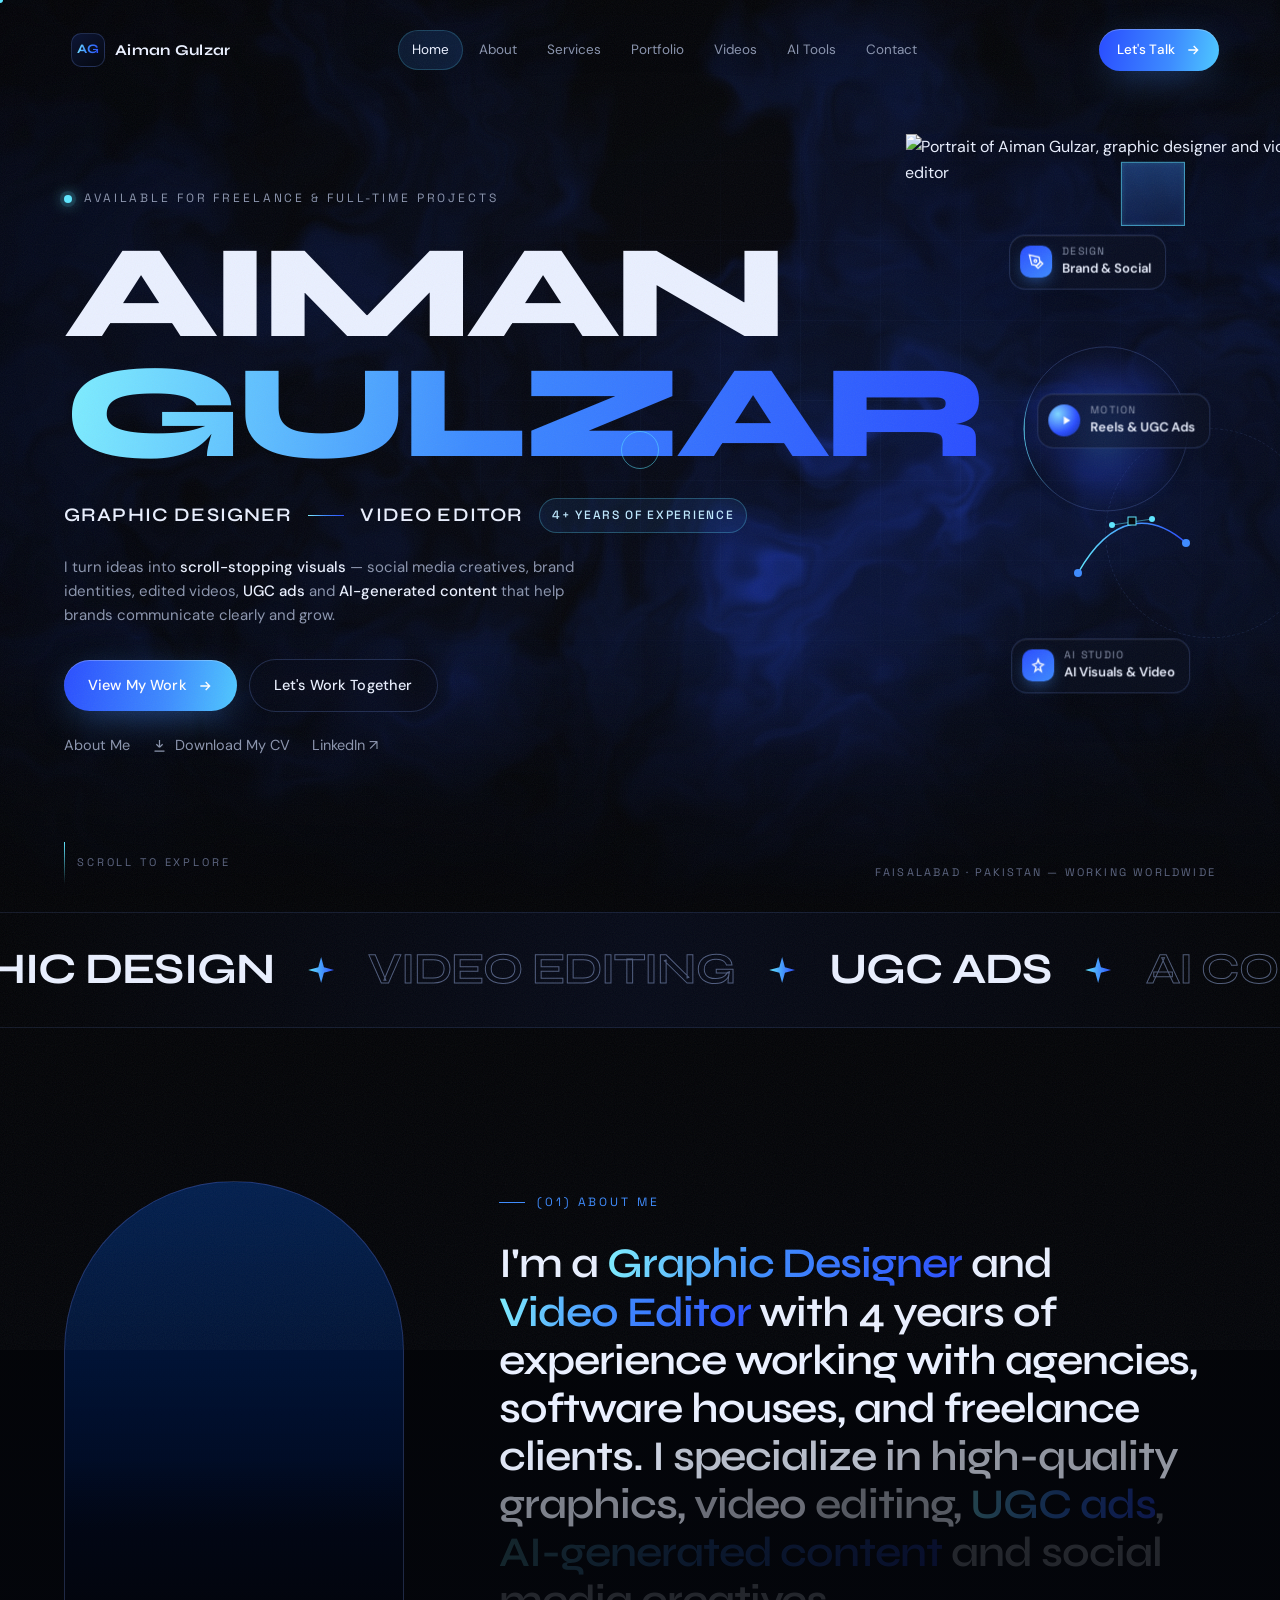
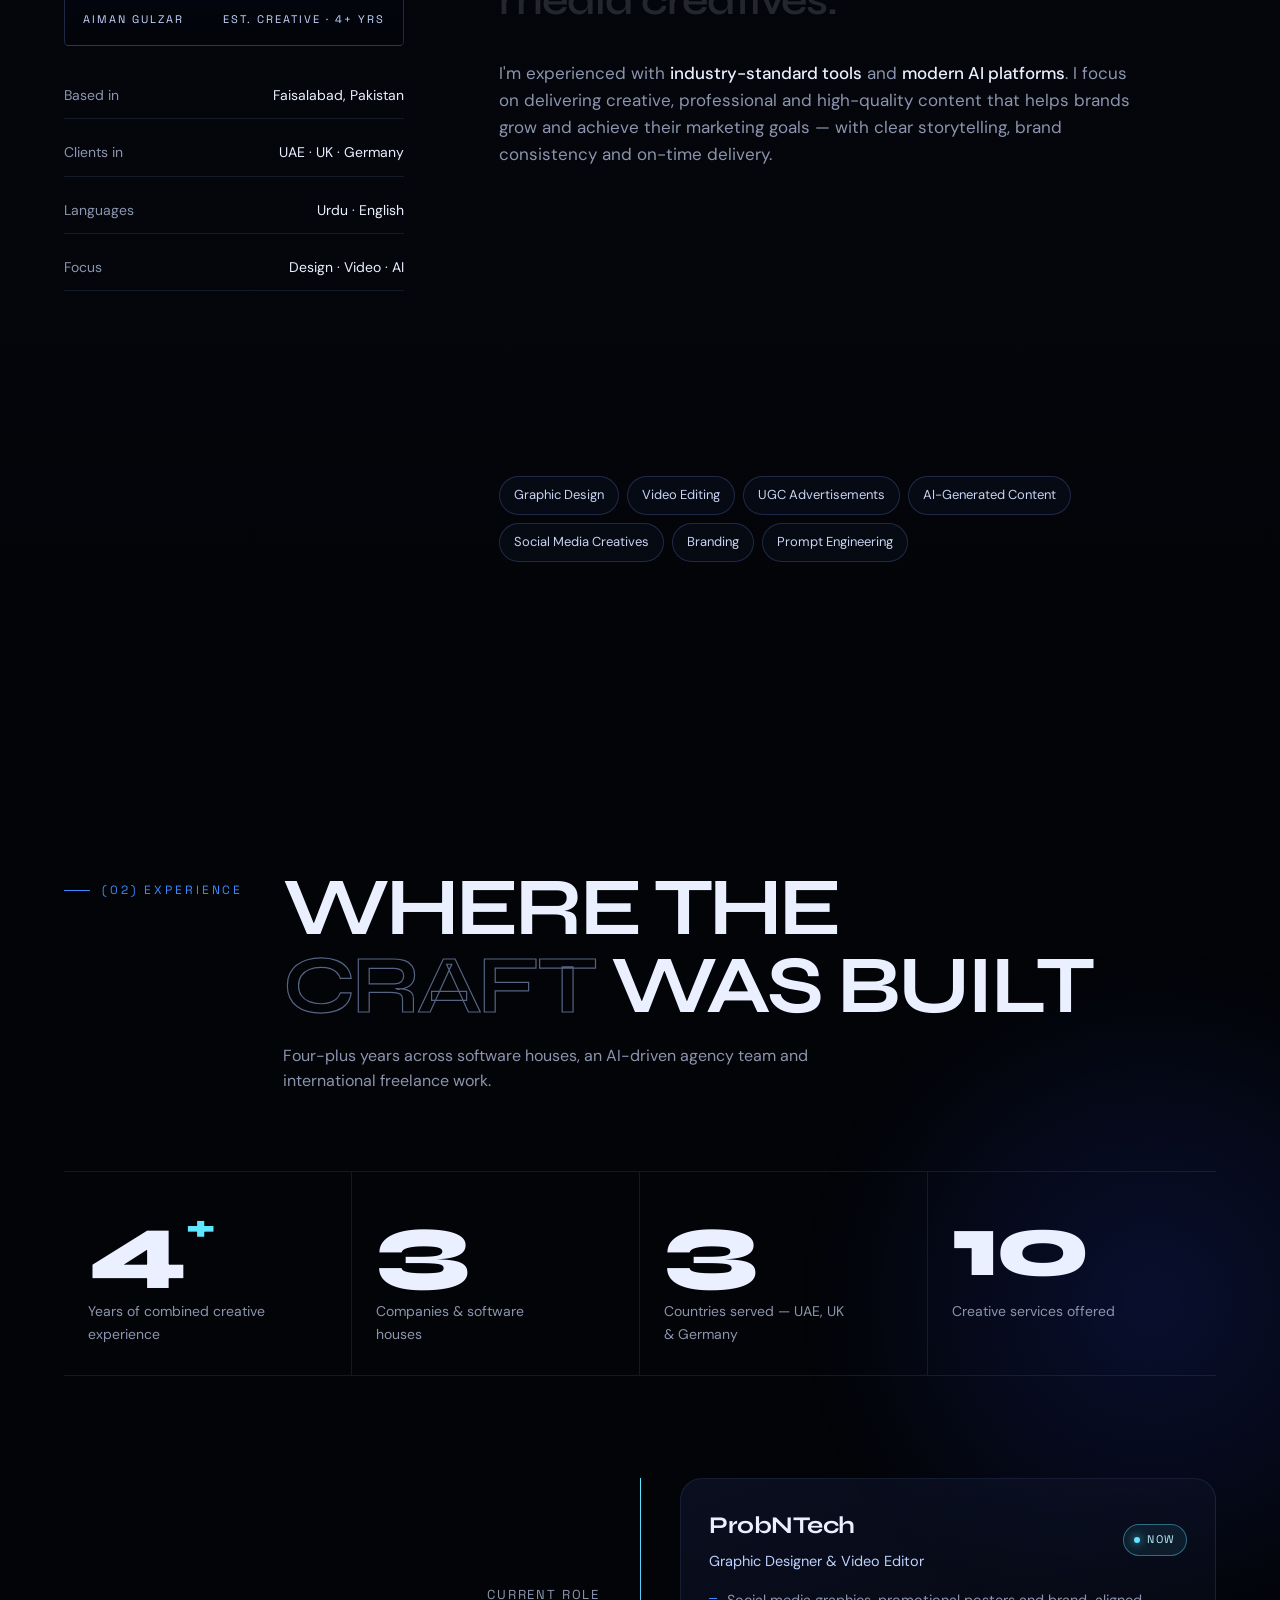
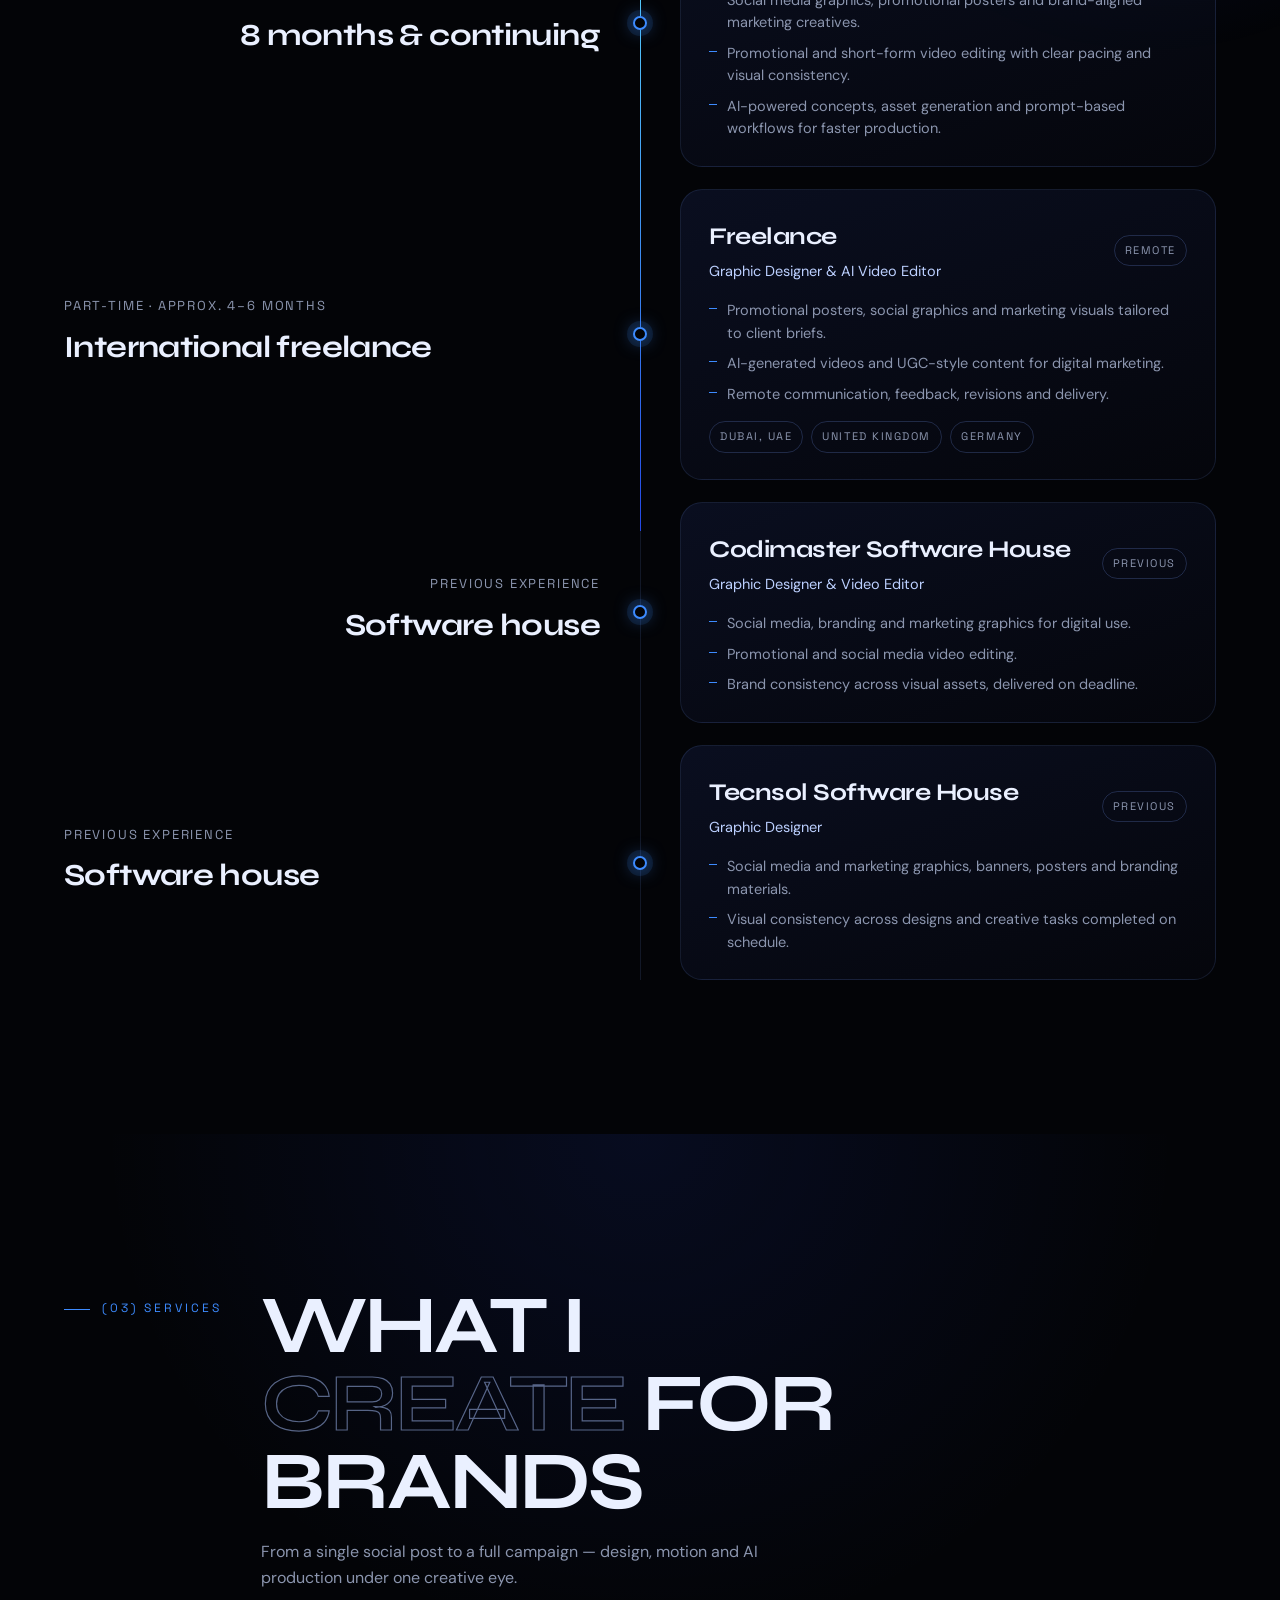
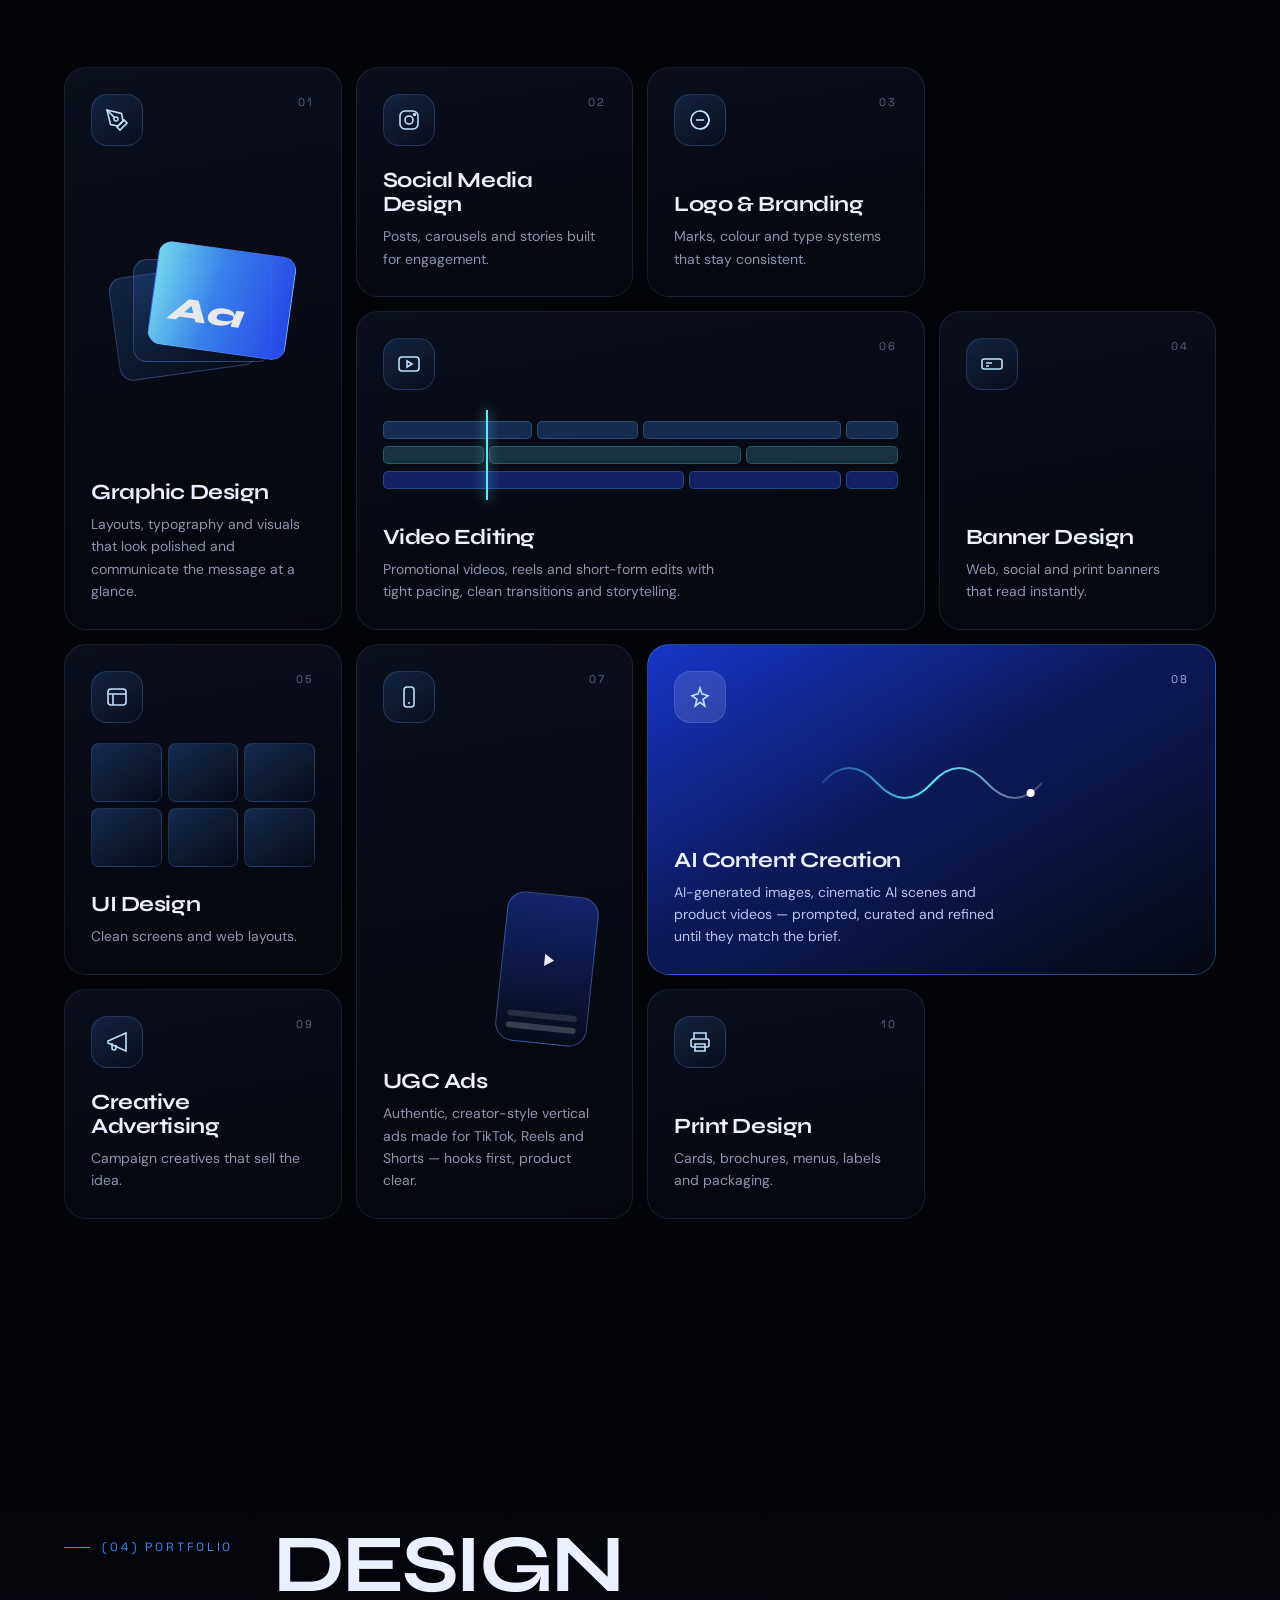
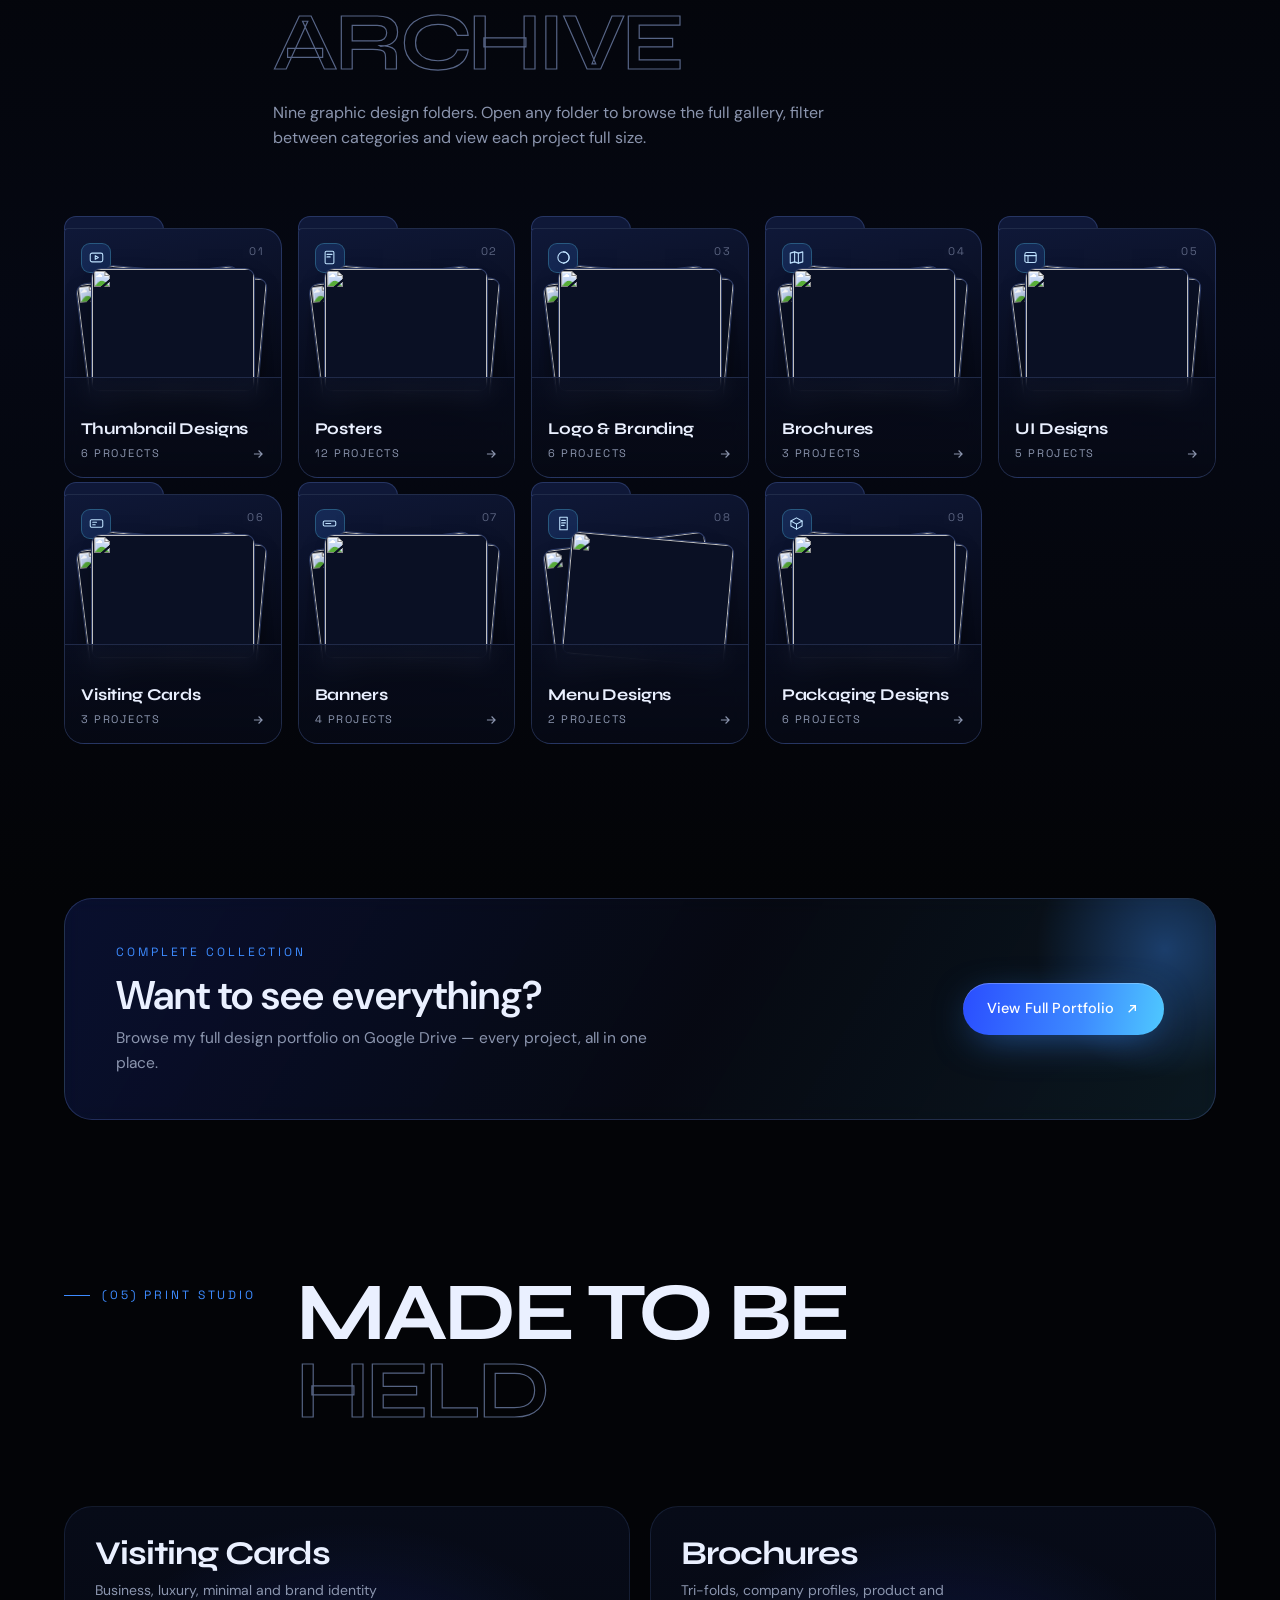
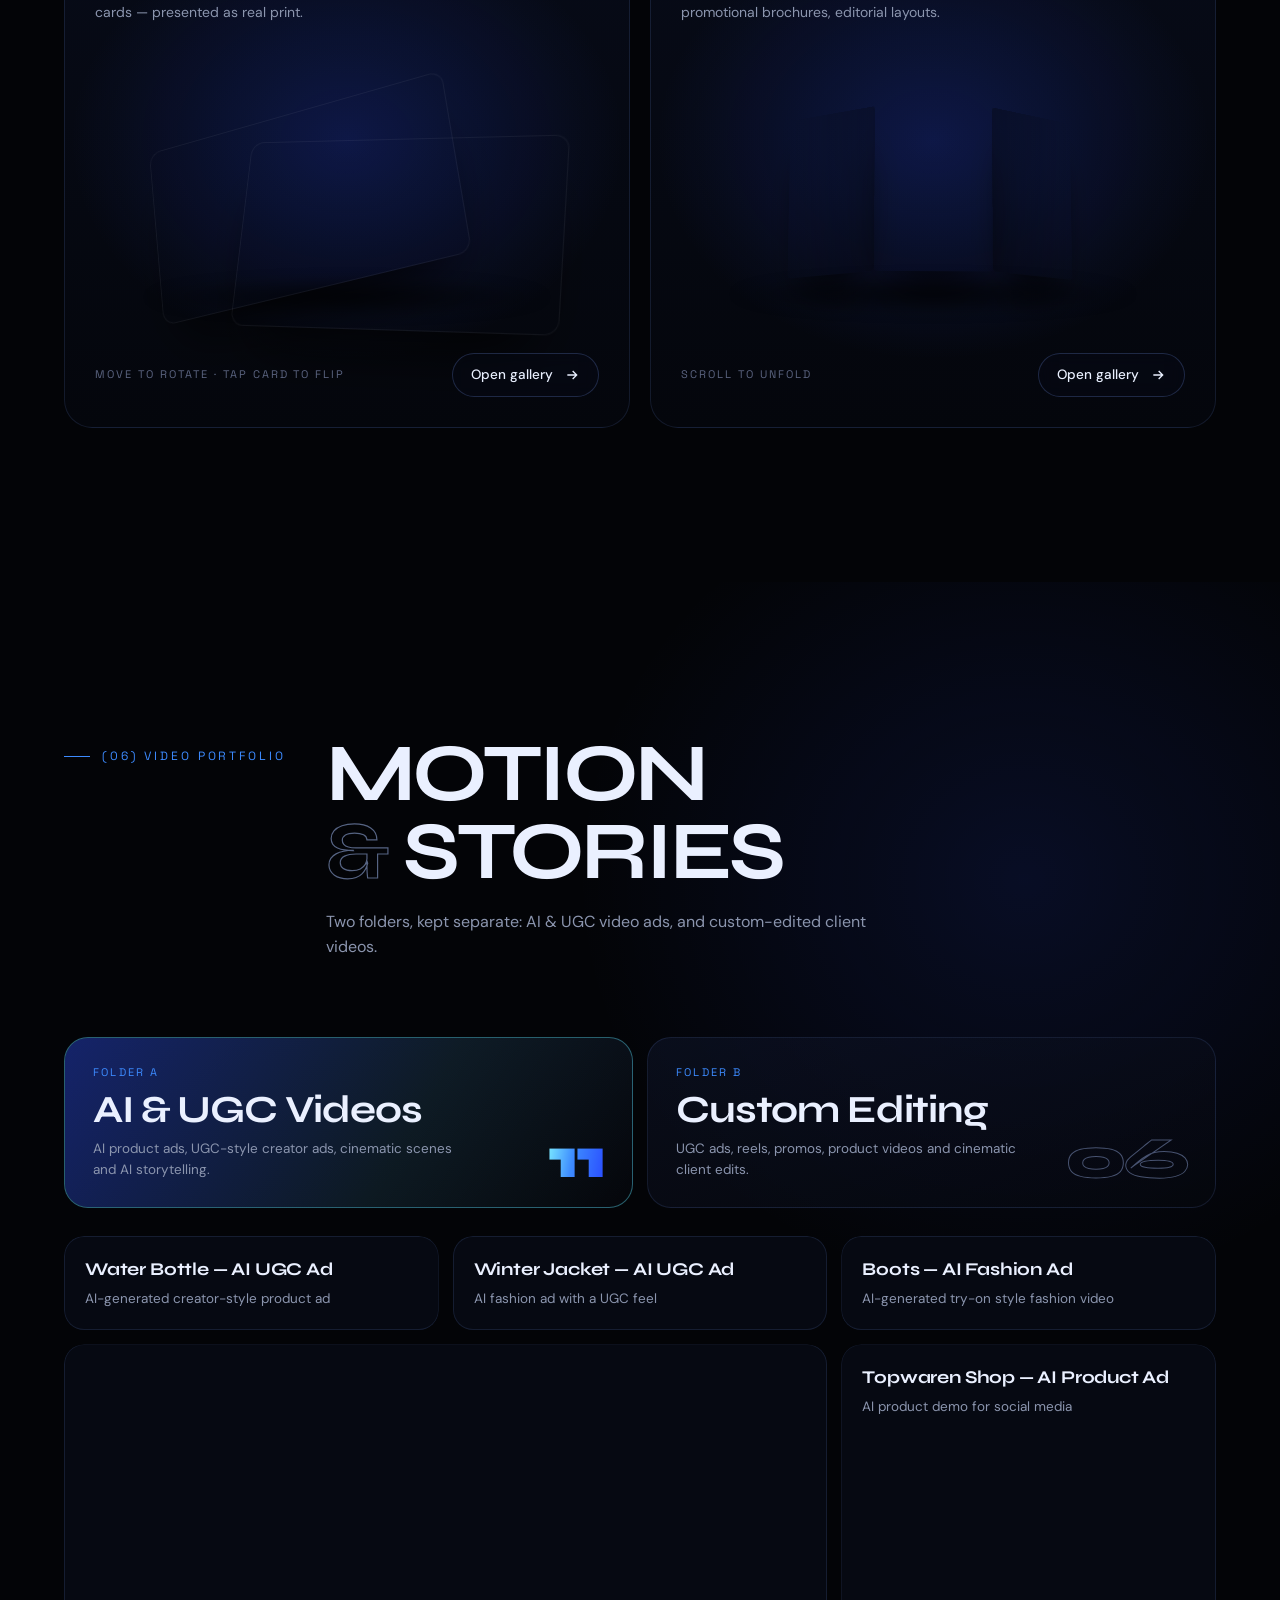
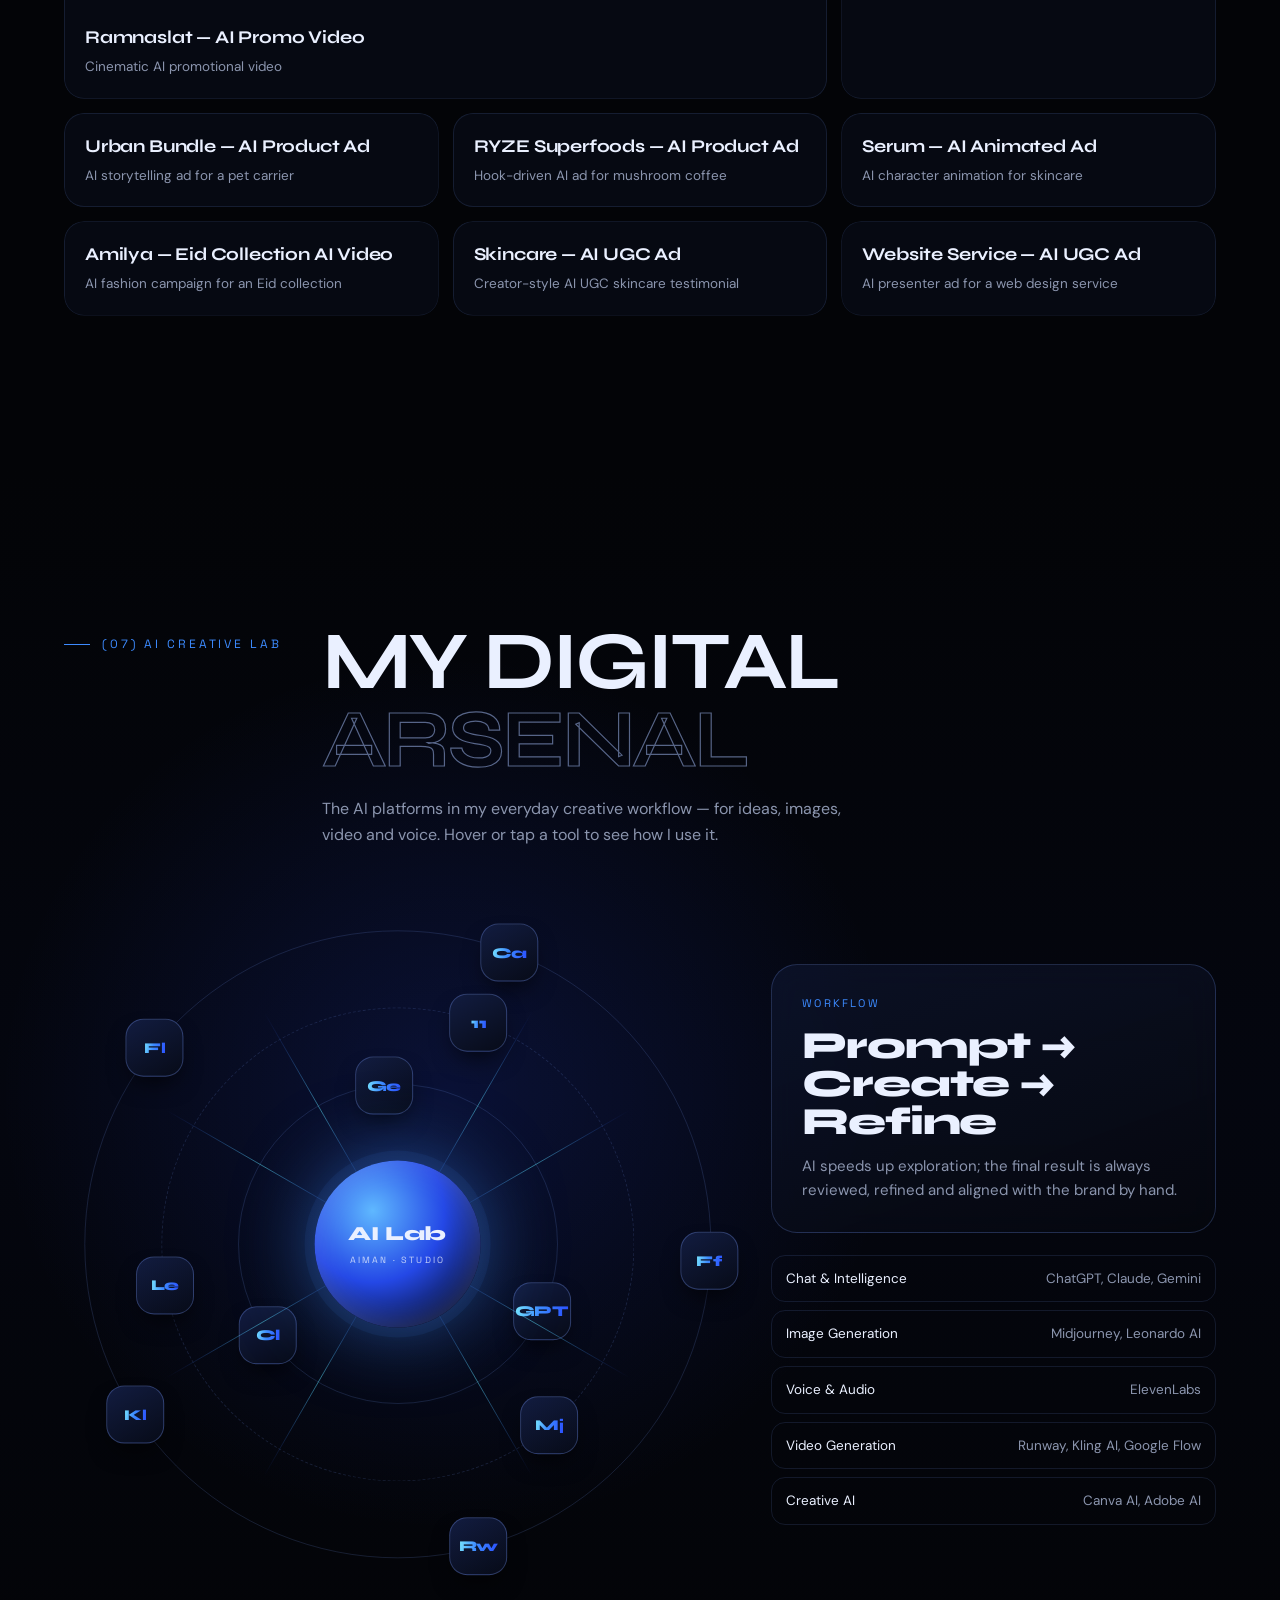
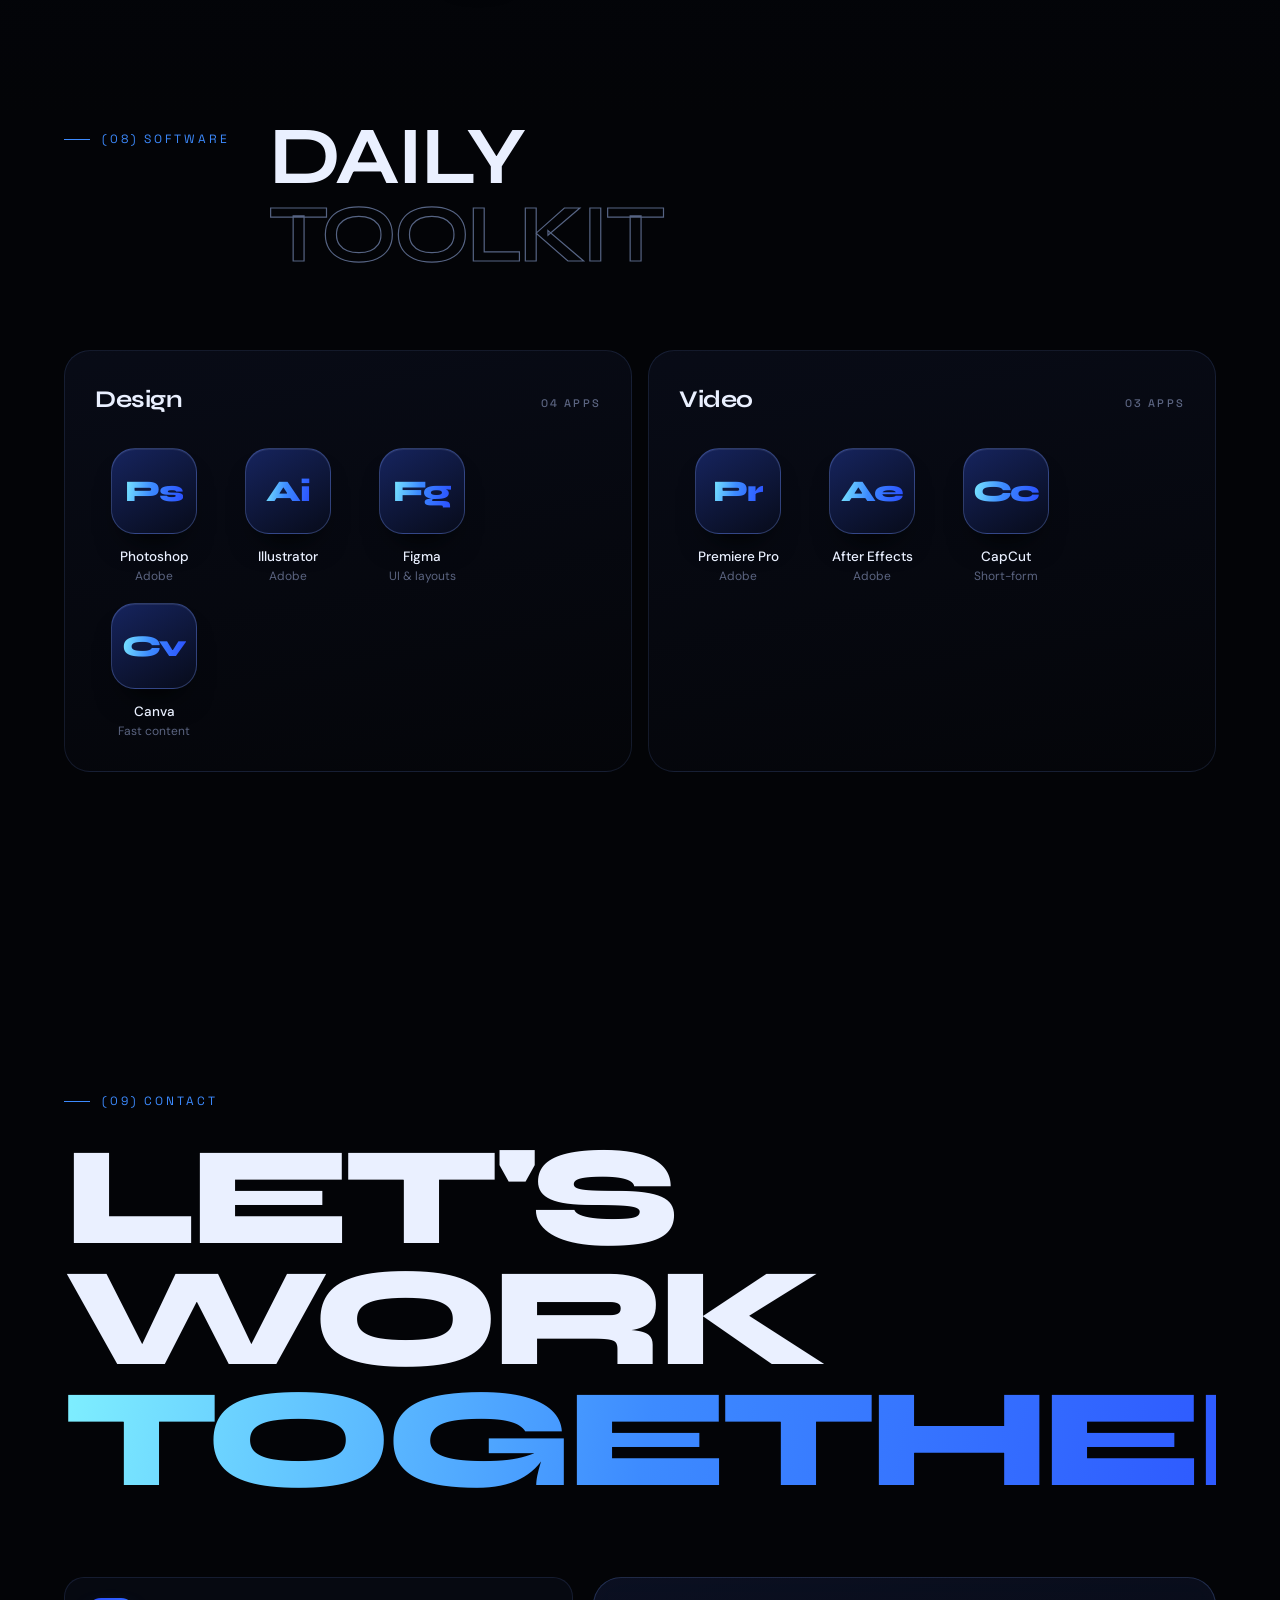
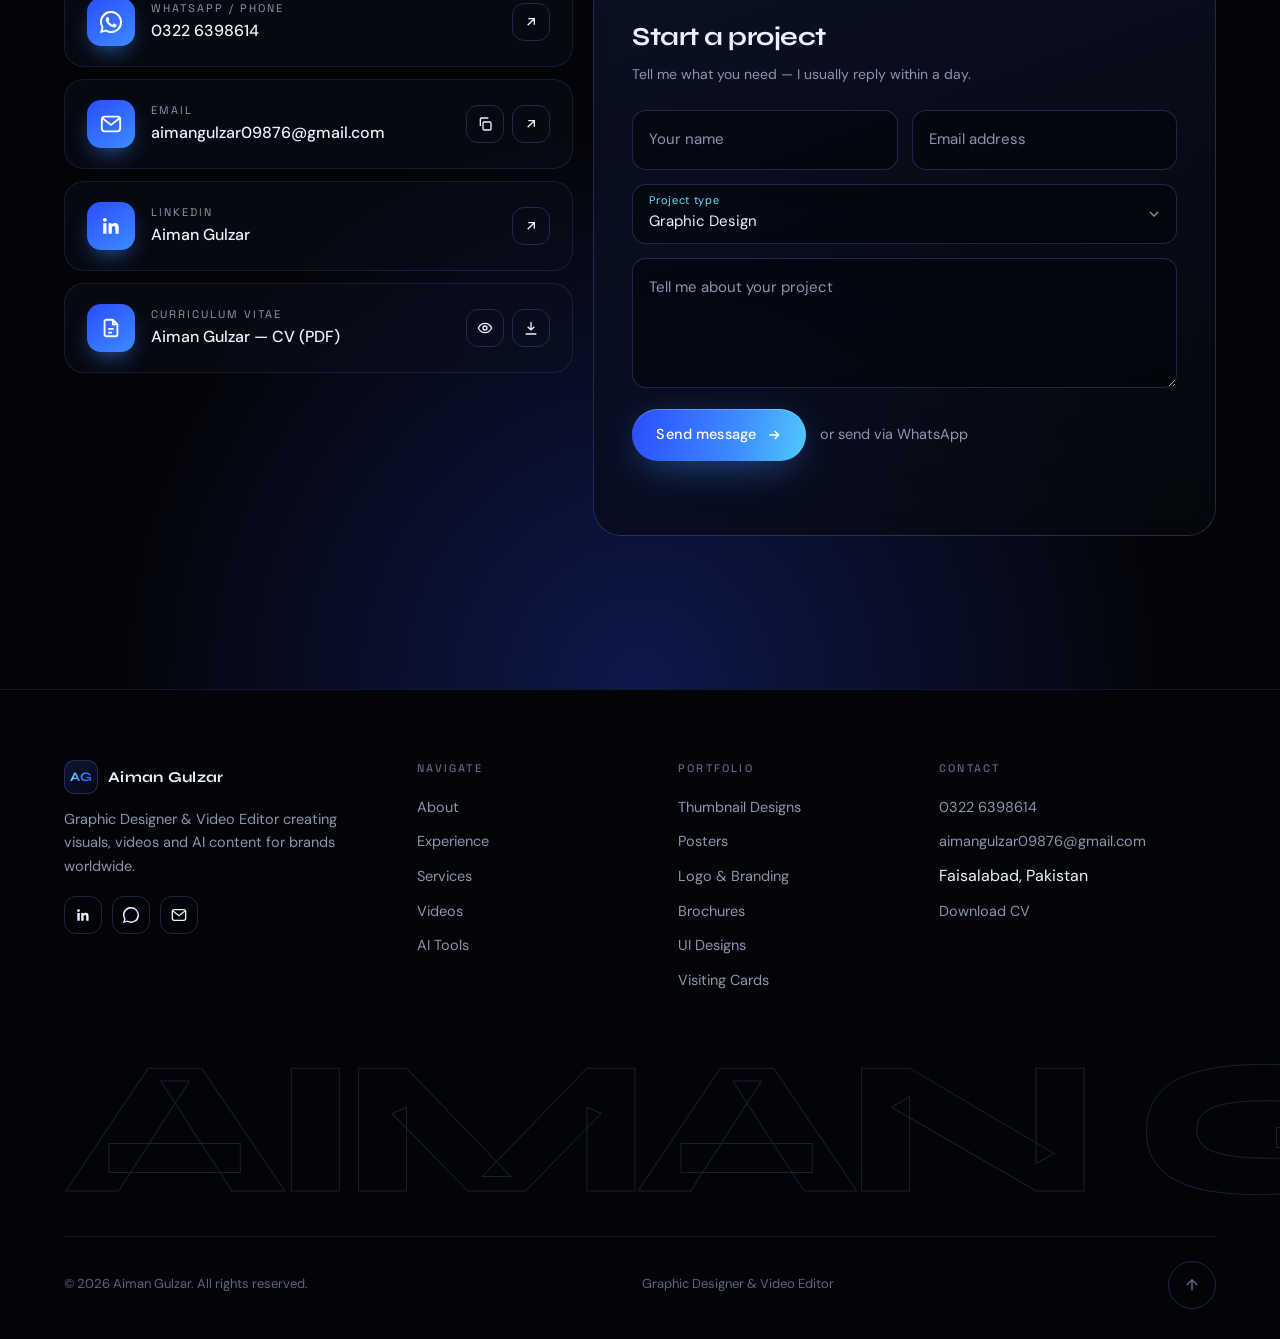
==== index.html @ c74d6ff4 "Add files via upload" ====
<!DOCTYPE html>
<html lang="en">
<head>
<meta charset="UTF-8">
<meta name="viewport" content="width=device-width, initial-scale=1, viewport-fit=cover">
<title>Aiman Gulzar — Graphic Designer &amp; Video Editor | Portfolio</title>
<meta name="description" content="Aiman Gulzar is a Graphic Designer and Video Editor from Faisalabad, Pakistan with 4+ years of experience in social media creatives, branding, video editing, UGC ads and AI-generated content.">
<meta name="keywords" content="Aiman Gulzar, graphic designer, video editor, UGC ads, AI video, social media design, branding, Faisalabad, Pakistan">
<meta name="author" content="Aiman Gulzar">
<meta name="theme-color" content="#030407">
<meta property="og:type" content="website">
<meta property="og:title" content="Aiman Gulzar — Graphic Designer & Video Editor">
<meta property="og:description" content="Graphics, video editing, UGC ads and AI-generated content. 4+ years of creative work for agencies, software houses and international clients.">
<meta name="twitter:card" content="summary_large_image">
<link rel="preconnect" href="https://fonts.googleapis.com">
<link rel="preconnect" href="https://fonts.gstatic.com" crossorigin>
<link href="https://fonts.googleapis.com/css2?family=DM+Sans:opsz,wght@9..40,300;9..40,400;9..40,500;9..40,700&family=Space+Grotesk:wght@400;500;600&family=Syne:wght@500;600;700;800&display=swap" rel="stylesheet">
<link rel="icon" href="data:image/svg+xml,%3Csvg xmlns='http://www.w3.org/2000/svg' viewBox='0 0 64 64'%3E%3Cdefs%3E%3ClinearGradient id='g' x1='0' y1='0' x2='1' y2='1'%3E%3Cstop offset='0' stop-color='%235ee7ff'/%3E%3Cstop offset='1' stop-color='%232a4dff'/%3E%3C/linearGradient%3E%3C/defs%3E%3Crect width='64' height='64' rx='16' fill='%23050810'/%3E%3Ctext x='32' y='42' font-family='Arial Black,Arial' font-weight='900' font-size='26' text-anchor='middle' fill='url(%23g)'%3EAG%3C/text%3E%3C/svg%3E">
<script type="application/ld+json">
{"@context":"https://schema.org","@type":"Person","name":"Aiman Gulzar","jobTitle":"Graphic Designer & Video Editor","email":"mailto:aimangulzar09876@gmail.com","telephone":"+923226398614","address":{"@type":"PostalAddress","addressLocality":"Faisalabad","addressCountry":"PK"},"sameAs":["https://www.linkedin.com/in/aiman-gulzar-36318a39b/"],"knowsAbout":["Graphic Design","Video Editing","UGC Ads","AI-generated content","Social media design","Branding"]}
</script>
<link rel="stylesheet" href="css/style.css">
</head>
<body>
<script src="js/asset-paths.js"></script>

<div class="grain" aria-hidden="true"></div>
<div class="cursor" aria-hidden="true"></div>
<div class="cursor-ring" aria-hidden="true"></div>

<!-- PRELOADER -->
<div class="loader" aria-hidden="true">
  <div class="loader__inner">
    <div class="loader__mark"><span class="grad-text">AG</span></div>
    <div class="loader__bar"><i></i></div>
    <div class="loader__count">000</div>
  </div>
</div>

<!-- NAV -->
<header class="nav" id="nav">
  <a href="#home" class="logo" aria-label="Aiman Gulzar — home">
    <span class="logo__mark"><b>AG</b></span>
    <span class="logo__name">Aiman Gulzar</span>
  </a>
  <nav aria-label="Primary">
    <ul class="nav__links" id="navLinks">
      <li><a href="#home">Home</a></li>
      <li><a href="#about">About</a></li>
      <li><a href="#services">Services</a></li>
      <li><a href="#portfolio">Portfolio</a></li>
      <li><a href="#videos">Videos</a></li>
      <li><a href="#ai-lab">AI Tools</a></li>
      <li><a href="#contact">Contact</a></li>
      <span class="nav__pill" aria-hidden="true"></span>
    </ul>
  </nav>
  <div style="display:flex;gap:8px;align-items:center">
    <a href="#contact" class="btn btn--primary btn--sm btn--talk">Let's Talk
      <svg viewBox="0 0 24 24" fill="none" stroke="currentColor" stroke-width="2"><path d="M5 12h14M13 6l6 6-6 6"/></svg></a>
    <button class="burger" id="burger" aria-label="Open menu" aria-expanded="false" aria-controls="mmenu"><span></span><span></span></button>
  </div>
</header>
<div class="mmenu" id="mmenu" aria-hidden="true">
  <a href="#home"><small>01</small>Home</a>
  <a href="#about"><small>02</small>About</a>
  <a href="#services"><small>03</small>Services</a>
  <a href="#portfolio"><small>04</small>Portfolio</a>
  <a href="#videos"><small>05</small>Videos</a>
  <a href="#ai-lab"><small>06</small>AI Tools</a>
  <a href="#contact"><small>07</small>Contact</a>
  <div class="mmenu__foot">
    <a href="#contact" class="btn btn--primary" style="font-size:14.5px;opacity:1;transform:none;font-family:var(--f-body);font-weight:500;line-height:1.2">Let's Talk</a>
    <button class="btn btn--ghost" data-cv="view">View CV</button>
  </div>
</div>

<main>
<!-- ======================= HERO ======================= -->
<section class="hero" id="home" aria-label="Introduction">
  <div class="hero__fallback" aria-hidden="true"></div>
  <canvas class="hero__gl" id="gl" aria-hidden="true"></canvas>
  <div class="hero__grid" aria-hidden="true"></div>
  <div class="hero__vignette" aria-hidden="true"></div>

  <div class="wrap">
    <div class="hero__copy">
      <div class="eyebrow h-in"><span class="dot"></span>Available for freelance &amp; full-time projects</div>
      <h1 class="hero__name" aria-label="Aiman Gulzar">
        <span class="line"><span class="h-word">Aiman</span></span>
        <span class="line"><span class="h-word grad-text">Gulzar</span></span>
      </h1>
      <div class="hero__role h-in">
        <span>Graphic Designer</span><i></i><span>Video Editor</span>
        <span class="badge">4+ Years of Experience</span>
      </div>
      <p class="hero__intro h-in">I turn ideas into <b>scroll-stopping visuals</b> — social media creatives, brand identities, edited videos, <b>UGC ads</b> and <b>AI-generated content</b> that help brands communicate clearly and grow.</p>
      <div class="hero__cta h-in">
        <a href="#portfolio" class="btn btn--primary">View My Work
          <svg viewBox="0 0 24 24" fill="none" stroke="currentColor" stroke-width="2"><path d="M5 12h14M13 6l6 6-6 6"/></svg></a>
        <a href="#contact" class="btn btn--ghost">Let's Work Together</a>
      </div>
      <div class="hero__links h-in">
        <a href="#about" class="link-u">About Me</a>
        <button class="link-u" data-cv="download">
          <svg width="15" height="15" viewBox="0 0 24 24" fill="none" stroke="currentColor" stroke-width="2"><path d="M12 3v12m0 0-5-5m5 5 5-5M4 21h16"/></svg>Download My CV</button>
        <a href="https://www.linkedin.com/in/aiman-gulzar-36318a39b/" target="_blank" rel="noopener" class="link-u">LinkedIn ↗</a>
      </div>
    </div>

    <div class="hero__visual" id="heroVisual">
      <div class="aura" data-depth="0.15"></div>
      <div class="ring ring--2" aria-hidden="true"></div>
      <div class="ring ring--1" aria-hidden="true"></div>
      <div class="portrait" id="portrait" data-depth="0.05">
        <img id="portraitImg" src="images/portrait.webp" width="688" height="1205" alt="Portrait of Aiman Gulzar, graphic designer and video editor" fetchpriority="high">
      </div>

      <div class="float f4" data-depth="0.6" aria-hidden="true"><div class="cube"><i></i><i></i><i></i><i></i><i></i><i></i></div></div>
      <div class="float f1" data-depth="0.4" aria-hidden="true">
        <div class="chip"><span class="chip__ic"><svg viewBox="0 0 24 24" fill="none" stroke="#fff" stroke-width="2"><path d="M12 19l7-7 3 3-7 7-3-3z"/><path d="M18 13l-1.5-7.5L2 2l3.5 14.5L13 18l5-5z"/><circle cx="11" cy="11" r="2"/></svg></span>
          <span><small>Design</small><strong>Brand &amp; Social</strong></span></div>
      </div>
      <div class="float f2" data-depth="0.5" aria-hidden="true">
        <div class="chip"><span class="play-orb" style="width:32px;height:32px;box-shadow:none"><svg viewBox="0 0 24 24" fill="#fff" style="width:12px;height:12px"><path d="M7 4l13 8-13 8z"/></svg></span>
          <span><small>Motion</small><strong>Reels &amp; UGC Ads</strong></span></div>
      </div>
      <div class="float f3" data-depth="0.35" aria-hidden="true">
        <div class="chip"><span class="chip__ic"><svg viewBox="0 0 24 24" fill="none" stroke="#fff" stroke-width="2"><path d="M12 3l1.9 5.8L20 10.7l-5 3.6L16.8 21 12 17.3 7.2 21 9 14.3l-5-3.6 6.1-1.9z"/></svg></span>
          <span><small>AI Studio</small><strong>AI Visuals &amp; Video</strong></span></div>
      </div>
      <svg class="pen-node" data-depth="0.7" viewBox="0 0 120 80" fill="none" aria-hidden="true">
        <path d="M6 70 C 40 10, 80 10, 114 40" stroke="url(#pg)" stroke-width="1.5"/>
        <line x1="40" y1="22" x2="80" y2="16" stroke="rgba(94,231,255,.5)"/>
        <rect x="56" y="14" width="8" height="8" fill="#03050b" stroke="#5ee7ff"/>
        <circle cx="40" cy="22" r="3" fill="#5ee7ff"/><circle cx="80" cy="16" r="3" fill="#5ee7ff"/>
        <circle cx="6" cy="70" r="4" fill="#3d8bff"/><circle cx="114" cy="40" r="4" fill="#3d8bff"/>
        <defs><linearGradient id="pg" x1="0" x2="1"><stop stop-color="#5ee7ff"/><stop offset="1" stop-color="#2a4dff"/></linearGradient></defs>
      </svg>
    </div>
  </div>
  <div class="hero__scroll" aria-hidden="true"><i></i>Scroll to explore</div>
  <div class="hero__meta" aria-hidden="true">Faisalabad · Pakistan — Working worldwide</div>
</section>

<div class="marquee" aria-hidden="true">
  <div class="marquee__track" id="marq"></div>
</div>

<!-- ======================= ABOUT ======================= -->
<section class="sec about" id="about" aria-labelledby="about-title">
  <div class="wrap">
    <div class="about__grid">
      <aside class="about__side">
        <div class="about__sticky">
          <div class="arch" id="arch" data-reveal>
            <img id="aboutImg" alt="" aria-hidden="true">
            <div class="arch__label"><span>Aiman Gulzar</span><span>Est. creative · 4+ yrs</span></div>
          </div>
          <div class="about__facts" data-reveal>
            <div class="fact"><span>Based in</span>Faisalabad, Pakistan</div>
            <div class="fact"><span>Clients in</span>UAE · UK · Germany</div>
            <div class="fact"><span>Languages</span>Urdu · English</div>
            <div class="fact"><span>Focus</span>Design · Video · AI</div>
          </div>
        </div>
      </aside>
      <div>
        <div class="sec-tag" style="margin-bottom:28px">(01) About me</div>
        <h2 id="about-title" class="sr-only">About Aiman Gulzar</h2>
        <p class="statement" id="statement">I'm a <span class="k">Graphic Designer</span> and <span class="k">Video Editor</span> with 4 years of experience working with agencies, software houses, and freelance clients. I specialize in high-quality graphics, video editing, <span class="k">UGC ads</span>, <span class="k">AI-generated content</span> and social media creatives.</p>
        <p class="about__p" data-reveal>I'm experienced with <b>industry-standard tools</b> and <b>modern AI platforms</b>. I focus on delivering creative, professional and high-quality content that helps brands grow and achieve their marketing goals — with clear storytelling, brand consistency and on-time delivery.</p>
        <div class="pillars">
          <div class="pillar" data-reveal><div class="pillar__n">01</div><h3>Agency &amp; software house experience</h3><p>Brand-aligned graphics and videos produced inside real teams, deadlines and revision cycles.</p></div>
          <div class="pillar" data-reveal><div class="pillar__n">02</div><h3>International freelance clients</h3><p>Remote projects for clients in Dubai (UAE), the United Kingdom and Germany.</p></div>
          <div class="pillar" data-reveal><div class="pillar__n">03</div><h3>AI-powered creative workflow</h3><p>Prompt-based image and video generation, refined by hand for quality and brand fit.</p></div>
        </div>
        <div class="tags" data-reveal>
          <span class="tag">Graphic Design</span><span class="tag">Video Editing</span><span class="tag">UGC Advertisements</span><span class="tag">AI-Generated Content</span><span class="tag">Social Media Creatives</span><span class="tag">Branding</span><span class="tag">Prompt Engineering</span>
        </div>
      </div>
    </div>
  </div>
</section>

<!-- ======================= EXPERIENCE ======================= -->
<section class="sec exp" id="experience" aria-labelledby="exp-title">
  <div class="exp__glow" aria-hidden="true"></div>
  <div class="wrap">
    <div class="sec-head">
      <div class="sec-tag">(02) Experience</div>
      <h2 class="sec-title" id="exp-title"><span class="split-line"><span>Where the</span></span><span class="split-line"><span><span class="o">craft</span> was built</span></span></h2>
      <p class="sec-sub">Four-plus years across software houses, an AI-driven agency team and international freelance work.</p>
    </div>

    <div class="stats">
      <div class="stat"><div class="stat__num"><span data-count="4">0</span><sup>+</sup></div><div class="stat__label">Years of combined creative experience</div></div>
      <div class="stat"><div class="stat__num"><span data-count="3">0</span></div><div class="stat__label">Companies &amp; software houses</div></div>
      <div class="stat"><div class="stat__num"><span data-count="3">0</span></div><div class="stat__label">Countries served — UAE, UK &amp; Germany</div></div>
      <div class="stat"><div class="stat__num"><span data-count="10">0</span></div><div class="stat__label">Creative services offered</div></div>
    </div>

    <div class="timeline" id="timeline">
      <div class="tl-line" aria-hidden="true"><i></i></div>
      <article class="tl-item">
        <span class="tl-dot" aria-hidden="true"></span>
        <div class="tl-when">Current role<b>8 months &amp; continuing</b></div>
        <div class="tl-card">
          <div class="tl-card__top"><div><h3>ProbNTech</h3><div class="role">Graphic Designer &amp; Video Editor</div></div><span class="pill pill--live">Now</span></div>
          <ul>
            <li>Social media graphics, promotional posters and brand-aligned marketing creatives.</li>
            <li>Promotional and short-form video editing with clear pacing and visual consistency.</li>
            <li>AI-powered concepts, asset generation and prompt-based workflows for faster production.</li>
          </ul>
        </div>
      </article>
      <article class="tl-item">
        <span class="tl-dot" aria-hidden="true"></span>
        <div class="tl-when">Part-time · approx. 4–6 months<b>International freelance</b></div>
        <div class="tl-card">
          <div class="tl-card__top"><div><h3>Freelance</h3><div class="role">Graphic Designer &amp; AI Video Editor</div></div><span class="pill">Remote</span></div>
          <ul>
            <li>Promotional posters, social graphics and marketing visuals tailored to client briefs.</li>
            <li>AI-generated videos and UGC-style content for digital marketing.</li>
            <li>Remote communication, feedback, revisions and delivery.</li>
          </ul>
          <div class="flags"><span class="pill">Dubai, UAE</span><span class="pill">United Kingdom</span><span class="pill">Germany</span></div>
        </div>
      </article>
      <article class="tl-item">
        <span class="tl-dot" aria-hidden="true"></span>
        <div class="tl-when">Previous experience<b>Software house</b></div>
        <div class="tl-card">
          <div class="tl-card__top"><div><h3>Codimaster Software House</h3><div class="role">Graphic Designer &amp; Video Editor</div></div><span class="pill">Previous</span></div>
          <ul>
            <li>Social media, branding and marketing graphics for digital use.</li>
            <li>Promotional and social media video editing.</li>
            <li>Brand consistency across visual assets, delivered on deadline.</li>
          </ul>
        </div>
      </article>
      <article class="tl-item">
        <span class="tl-dot" aria-hidden="true"></span>
        <div class="tl-when">Previous experience<b>Software house</b></div>
        <div class="tl-card">
          <div class="tl-card__top"><div><h3>Tecnsol Software House</h3><div class="role">Graphic Designer</div></div><span class="pill">Previous</span></div>
          <ul>
            <li>Social media and marketing graphics, banners, posters and branding materials.</li>
            <li>Visual consistency across designs and creative tasks completed on schedule.</li>
          </ul>
        </div>
      </article>
    </div>
  </div>
</section>

<!-- ======================= SERVICES ======================= -->
<section class="sec services" id="services" aria-labelledby="svc-title">
  <div class="wrap">
    <div class="sec-head">
      <div class="sec-tag">(03) Services</div>
      <h2 class="sec-title" id="svc-title"><span class="split-line"><span>What I</span></span><span class="split-line"><span><span class="o">create</span> for brands</span></span></h2>
      <p class="sec-sub">From a single social post to a full campaign — design, motion and AI production under one creative eye.</p>
    </div>
    <div class="bento" id="bento">
      <article class="svc svc--big" data-tilt>
        <div class="svc__top"><div class="svc__ic"><svg viewBox="0 0 24 24" fill="none" stroke-width="1.6"><path d="M12 19l7-7 3 3-7 7-3-3z"/><path d="M18 13l-1.5-7.5L2 2l3.5 14.5L13 18l5-5z"/><path d="M2 2l7.6 7.6"/><circle cx="11" cy="11" r="2"/></svg></div><span class="svc__n">01</span></div>
        <div class="vis"><div class="vis-layers"><i></i><i></i><i></i></div></div>
        <div><h3>Graphic Design</h3><p>Layouts, typography and visuals that look polished and communicate the message at a glance.</p></div>
      </article>
      <article class="svc" data-tilt>
        <div class="svc__top"><div class="svc__ic"><svg viewBox="0 0 24 24" fill="none" stroke-width="1.6"><rect x="3" y="3" width="18" height="18" rx="5"/><circle cx="12" cy="12" r="4"/><circle cx="17.5" cy="6.5" r="1"/></svg></div><span class="svc__n">02</span></div>
        <div><h3>Social Media Design</h3><p>Posts, carousels and stories built for engagement.</p></div>
      </article>
      <article class="svc" data-tilt>
        <div class="svc__top"><div class="svc__ic"><svg viewBox="0 0 24 24" fill="none" stroke-width="1.6"><circle cx="12" cy="12" r="9"/><path d="M12 3a9 9 0 0 1 0 18"/><path d="M8 12h8"/></svg></div><span class="svc__n">03</span></div>
        <div><h3>Logo &amp; Branding</h3><p>Marks, colour and type systems that stay consistent.</p></div>
      </article>
      <article class="svc svc--wide" data-tilt>
        <div class="svc__top"><div class="svc__ic"><svg viewBox="0 0 24 24" fill="none" stroke-width="1.6"><rect x="2" y="5" width="20" height="14" rx="3"/><path d="M10 9l5 3-5 3z"/></svg></div><span class="svc__n">06</span></div>
        <div class="vis" style="min-height:90px"><div class="vis-timeline"><div><span style="flex:3"></span><span style="flex:2"></span><span style="flex:4"></span><span style="flex:1"></span></div><div><span style="flex:2"></span><span style="flex:5"></span><span style="flex:3"></span></div><div><span style="flex:6"></span><span style="flex:3"></span><span style="flex:1"></span></div></div><span class="vis-playhead"></span></div>
        <div><h3>Video Editing</h3><p>Promotional videos, reels and short-form edits with tight pacing, clean transitions and storytelling.</p></div>
      </article>
      <article class="svc" data-tilt>
        <div class="svc__top"><div class="svc__ic"><svg viewBox="0 0 24 24" fill="none" stroke-width="1.6"><rect x="2" y="7" width="20" height="10" rx="2"/><path d="M6 11h6M6 14h3"/></svg></div><span class="svc__n">04</span></div>
        <div><h3>Banner Design</h3><p>Web, social and print banners that read instantly.</p></div>
      </article>
      <article class="svc" data-tilt>
        <div class="svc__top"><div class="svc__ic"><svg viewBox="0 0 24 24" fill="none" stroke-width="1.6"><rect x="3" y="4" width="18" height="16" rx="3"/><path d="M3 9h18M8 9v11"/></svg></div><span class="svc__n">05</span></div>
        <div class="vis" style="min-height:70px"><div class="mini-grid"><span></span><span></span><span></span><span></span><span></span><span></span></div></div>
        <div><h3>UI Design</h3><p>Clean screens and web layouts.</p></div>
      </article>
      <article class="svc svc--big" data-tilt>
        <div class="svc__top"><div class="svc__ic"><svg viewBox="0 0 24 24" fill="none" stroke-width="1.6"><rect x="7" y="2" width="10" height="20" rx="3"/><path d="M11 18h2"/></svg></div><span class="svc__n">07</span></div>
        <div class="vis"><div class="vis-phone"></div></div>
        <div><h3>UGC Ads</h3><p>Authentic, creator-style vertical ads made for TikTok, Reels and Shorts — hooks first, product clear.</p></div>
      </article>
      <article class="svc svc--wide svc--grad" data-tilt>
        <div class="svc__top"><div class="svc__ic" style="background:rgba(255,255,255,.12)"><svg viewBox="0 0 24 24" fill="none" stroke-width="1.6"><path d="M12 3l1.9 5.8L20 10.7l-5 3.6L16.8 21 12 17.3 7.2 21 9 14.3l-5-3.6 6.1-1.9z"/></svg></div><span class="svc__n" style="color:#9fb6ff">08</span></div>
        <div class="vis" style="min-height:80px"><div class="vis-spark"><svg viewBox="0 0 220 70" fill="none"><path id="wave" d="M0 35 Q 27 5 55 35 T 110 35 T 165 35 T 220 35" stroke="url(#sg)" stroke-width="2"/><circle r="4" fill="#fff"><animateMotion dur="4s" repeatCount="indefinite"><mpath href="#wave"/></animateMotion></circle><defs><linearGradient id="sg" x1="0" x2="1"><stop stop-color="#5ee7ff" stop-opacity=".2"/><stop offset=".5" stop-color="#5ee7ff"/><stop offset="1" stop-color="#fff" stop-opacity=".2"/></linearGradient></defs></svg></div></div>
        <div><h3>AI Content Creation</h3><p>AI-generated images, cinematic AI scenes and product videos — prompted, curated and refined until they match the brief.</p></div>
      </article>
      <article class="svc" data-tilt>
        <div class="svc__top"><div class="svc__ic"><svg viewBox="0 0 24 24" fill="none" stroke-width="1.6"><path d="M3 11l18-8v18L3 13z"/><path d="M7 13v5a2 2 0 0 0 4 0v-3"/></svg></div><span class="svc__n">09</span></div>
        <div><h3>Creative Advertising</h3><p>Campaign creatives that sell the idea.</p></div>
      </article>
      <article class="svc" data-tilt>
        <div class="svc__top"><div class="svc__ic"><svg viewBox="0 0 24 24" fill="none" stroke-width="1.6"><path d="M6 9V3h12v6"/><rect x="3" y="9" width="18" height="8" rx="2"/><path d="M7 14h10v7H7z"/></svg></div><span class="svc__n">10</span></div>
        <div><h3>Print Design</h3><p>Cards, brochures, menus, labels and packaging.</p></div>
      </article>
    </div>
  </div>
</section>

<!-- ======================= PORTFOLIO ======================= -->
<section class="sec work" id="portfolio" aria-labelledby="work-title">
  <div class="wrap">
    <div class="sec-head">
      <div class="sec-tag">(04) Portfolio</div>
      <h2 class="sec-title" id="work-title"><span class="split-line"><span>Design</span></span><span class="split-line"><span><span class="o">archive</span></span></span></h2>
      <p class="sec-sub">Nine graphic design folders. Open any folder to browse the full gallery, filter between categories and view each project full size.</p>
    </div>
    <div class="folders" id="folders"></div>
  </div>
</section>

<!-- ======================= FULL PORTFOLIO (DRIVE) ======================= -->
<section class="sec drive-full" id="full-portfolio" aria-label="Full portfolio on Google Drive" style="padding-top:0">
  <link rel="stylesheet" href="css/additional.css">
  <div class="wrap">
    <div class="drive-full__card">
      <div>
        <div class="drive-full__tag">Complete collection</div>
        <h3 class="drive-full__title">Want to see everything?</h3>
        <p class="drive-full__text">Browse my full design portfolio on Google Drive &mdash; every project, all in one place.</p>
      </div>
      <a class="btn btn--primary" href="https://drive.google.com/drive/folders/1pVQgmahm9oHZfJX6Z-grJUg0SBFCx0HL?usp=sharing" target="_blank" rel="noopener noreferrer">View Full Portfolio
        <svg width="16" height="16" viewBox="0 0 24 24" fill="none" stroke="currentColor" stroke-width="2"><path d="M7 17L17 7M9 7h8v8"/></svg></a>
    </div>
  </div>
</section>

<!-- ======================= PRINT STUDIO ======================= -->
<section class="sec print" id="print" aria-labelledby="print-title" style="padding-top:0">
  <div class="wrap">
    <div class="sec-head">
      <div class="sec-tag">(05) Print studio</div>
      <h2 class="sec-title" id="print-title"><span class="split-line"><span>Made to be</span></span><span class="split-line"><span><span class="o">held</span></span></span></h2>
    </div>
    <div class="print__grid">
      <div class="stage" id="cardStage">
        <div class="stage__head">
          <div><h3>Visiting Cards</h3><p>Business, luxury, minimal and brand identity cards — presented as real print.</p></div>
        </div>
        <div class="cards3d" id="cards3d">
          <div class="stage__floor"></div>
          <div class="bcard bcard--a" id="bcA"><div class="bcard__face bcard__front"></div><div class="bcard__face bcard__back"></div></div>
          <div class="bcard bcard--b" id="bcB"><div class="bcard__face bcard__front"></div><div class="bcard__face bcard__back"></div></div>
        </div>
        <div class="stage__foot">
          <span class="hint">Move to rotate · tap card to flip</span>
          <button class="btn btn--ghost btn--sm" data-open-cat="cards">Open gallery
            <svg viewBox="0 0 24 24" fill="none" stroke="currentColor" stroke-width="2"><path d="M5 12h14M13 6l6 6-6 6"/></svg></button>
        </div>
      </div>
      <div class="stage" id="broStage">
        <div class="stage__head">
          <div><h3>Brochures</h3><p>Tri-folds, company profiles, product and promotional brochures, editorial layouts.</p></div>
        </div>
        <div class="brochure">
          <div class="stage__floor"></div>
          <div class="tri" id="tri">
            <div class="tri__p tri__p--l" id="triL"></div>
            <div class="tri__p tri__p--c" id="triC"></div>
            <div class="tri__p tri__p--r" id="triR"></div>
          </div>
        </div>
        <div class="stage__foot">
          <span class="hint">Scroll to unfold</span>
          <button class="btn btn--ghost btn--sm" data-open-cat="brochures">Open gallery
            <svg viewBox="0 0 24 24" fill="none" stroke="currentColor" stroke-width="2"><path d="M5 12h14M13 6l6 6-6 6"/></svg></button>
        </div>
      </div>
    </div>
  </div>
</section>

<!-- ======================= VIDEOS ======================= -->
<section class="sec videos" id="videos" aria-labelledby="vid-title">
  <div class="wrap">
    <div class="sec-head">
      <div class="sec-tag">(06) Video portfolio</div>
      <h2 class="sec-title" id="vid-title"><span class="split-line"><span>Motion</span></span><span class="split-line"><span><span class="o">&amp;</span> stories</span></span></h2>
      <p class="sec-sub">Two folders, kept separate: AI &amp; UGC video ads, and custom-edited client videos.</p>
    </div>
    <div class="vtabs" role="tablist" aria-label="Video folders">
      <button class="vtab" role="tab" id="tab-ai" aria-selected="true" aria-controls="vgrid" data-folder="ai">
        <div><div class="vtab__k">Folder A</div><h3>AI &amp; UGC Videos</h3><p>AI product ads, UGC-style creator ads, cinematic scenes and AI storytelling.</p></div>
        <div class="vtab__count" id="cnt-ai">00</div>
      </button>
      <button class="vtab" role="tab" id="tab-edit" aria-selected="false" aria-controls="vgrid" data-folder="edit" tabindex="-1">
        <div><div class="vtab__k">Folder B</div><h3>Custom Editing</h3><p>UGC ads, reels, promos, product videos and cinematic client edits.</p></div>
        <div class="vtab__count" id="cnt-edit">00</div>
      </button>
    </div>
    <div class="vgrid" id="vgrid" role="tabpanel" aria-labelledby="tab-ai"></div>
  </div>
</section>

<!-- ======================= AI LAB ======================= -->
<section class="sec lab" id="ai-lab" aria-labelledby="lab-title">
  <div class="wrap">
    <div class="sec-head">
      <div class="sec-tag">(07) AI Creative Lab</div>
      <h2 class="sec-title" id="lab-title"><span class="split-line"><span>My digital</span></span><span class="split-line"><span><span class="o">arsenal</span></span></span></h2>
      <p class="sec-sub">The AI platforms in my everyday creative workflow — for ideas, images, video and voice. Hover or tap a tool to see how I use it.</p>
    </div>
    <div class="lab__grid">
      <div class="orbit" id="orbit">
        <svg class="orbit__lines" id="orbitLines" viewBox="0 0 100 100" preserveAspectRatio="none" aria-hidden="true"></svg>
        <div class="orbit__ring orbit__ring--3"><div class="orbit__spin" style="--dur:90s" data-ring="3"></div></div>
        <div class="orbit__ring orbit__ring--2"><div class="orbit__spin" style="--dur:70s" data-ring="2"></div></div>
        <div class="orbit__ring orbit__ring--1"><div class="orbit__spin" style="--dur:50s" data-ring="1"></div></div>
        <div class="orbit__core"><div><b>AI Lab</b><small>AIMAN · STUDIO</small></div></div>
      </div>
      <div>
        <div class="lab__info" id="labInfo" aria-live="polite">
          <div class="k" id="labCat">Workflow</div>
          <h3 id="labName">Prompt → Create → Refine</h3>
          <p id="labDesc">AI speeds up exploration; the final result is always reviewed, refined and aligned with the brand by hand.</p>
        </div>
        <div class="lab__legend" id="labLegend"></div>
      </div>
    </div>
  </div>
</section>

<!-- ======================= SOFTWARE ======================= -->
<section class="sec soft" id="software" aria-labelledby="soft-title" style="padding-top:0">
  <div class="wrap">
    <div class="sec-head">
      <div class="sec-tag">(08) Software</div>
      <h2 class="sec-title" id="soft-title"><span class="split-line"><span>Daily</span></span><span class="split-line"><span><span class="o">toolkit</span></span></span></h2>
    </div>
    <div class="soft__grid">
      <div class="soft__group" data-reveal>
        <h3>Design <small>04 APPS</small></h3>
        <div class="apps">
          <div class="app"><div class="app__ic" style="--d:0s"><span>Ps</span></div><b>Photoshop</b><small>Adobe</small></div>
          <div class="app"><div class="app__ic" style="--d:.6s"><span>Ai</span></div><b>Illustrator</b><small>Adobe</small></div>
          <div class="app"><div class="app__ic" style="--d:1.2s"><span>Fg</span></div><b>Figma</b><small>UI &amp; layouts</small></div>
          <div class="app"><div class="app__ic" style="--d:1.8s"><span>Cv</span></div><b>Canva</b><small>Fast content</small></div>
        </div>
      </div>
      <div class="soft__group" data-reveal>
        <h3>Video <small>03 APPS</small></h3>
        <div class="apps">
          <div class="app"><div class="app__ic" style="--d:.3s"><span>Pr</span></div><b>Premiere Pro</b><small>Adobe</small></div>
          <div class="app"><div class="app__ic" style="--d:.9s"><span>Ae</span></div><b>After Effects</b><small>Adobe</small></div>
          <div class="app"><div class="app__ic" style="--d:1.5s"><span>Cc</span></div><b>CapCut</b><small>Short-form</small></div>
        </div>
      </div>
    </div>
  </div>
</section>

<!-- ======================= CONTACT ======================= -->
<section class="sec contact" id="contact" aria-labelledby="contact-title">
  <div class="wrap">
    <div class="sec-tag" style="margin-bottom:26px">(09) Contact</div>
    <h2 class="contact__title" id="contact-title">
      <span class="line"><span>Let's work</span></span>
      <span class="line"><span><span class="grad-text">together</span><span class="o">.</span></span></span>
    </h2>
    <div class="contact__grid">
      <div class="cways">
        <a class="cway" href="https://wa.me/923226398614?text=Hi%20Aiman%2C%20I%20saw%20your%20portfolio%20and%20would%20like%20to%20discuss%20a%20project." target="_blank" rel="noopener" data-reveal>
          <span class="cway__ic"><svg viewBox="0 0 24 24" fill="#fff"><path d="M17.5 14.4c-.3-.1-1.7-.8-2-.9-.3-.1-.5-.1-.7.1-.2.3-.8.9-.9 1.1-.2.2-.3.2-.6.1-.3-.1-1.2-.5-2.3-1.4-.9-.8-1.4-1.7-1.6-2-.2-.3 0-.5.1-.6l.4-.5c.1-.2.2-.3.3-.5.1-.2 0-.4 0-.5l-.9-2.2c-.2-.6-.5-.5-.7-.5h-.6c-.2 0-.5.1-.8.4-.3.3-1 1-1 2.5s1.1 2.9 1.2 3.1c.1.2 2.1 3.2 5.1 4.5.7.3 1.3.5 1.7.6.7.2 1.4.2 1.9.1.6-.1 1.7-.7 1.9-1.4.2-.7.2-1.2.2-1.4-.1-.1-.3-.2-.6-.3zM12 21.8c-1.8 0-3.5-.5-5-1.4l-.4-.2-3.7 1 1-3.6-.2-.4A9.8 9.8 0 1 1 12 21.8zm8.4-18.2A11.8 11.8 0 0 0 1.7 17.8L0 24l6.3-1.7A11.8 11.8 0 0 0 24 12a11.7 11.7 0 0 0-3.6-8.4z"/></svg></span>
          <span><small>WhatsApp / Phone</small><b>0322 6398614</b></span>
          <span class="cway__act"><span class="icon-btn" aria-hidden="true"><svg viewBox="0 0 24 24" fill="none" stroke="currentColor" stroke-width="2"><path d="M7 17 17 7M8 7h9v9"/></svg></span></span>
        </a>
        <div class="cway" data-reveal>
          <span class="cway__ic"><svg viewBox="0 0 24 24" fill="none" stroke="#fff" stroke-width="2"><rect x="2" y="4" width="20" height="16" rx="3"/><path d="m3 6 9 7 9-7"/></svg></span>
          <span><small>Email</small><b>aimangulzar09876@gmail.com</b></span>
          <span class="cway__act">
            <button class="icon-btn" id="copyEmail" aria-label="Copy email address"><svg viewBox="0 0 24 24" fill="none" stroke="currentColor" stroke-width="2"><rect x="9" y="9" width="12" height="12" rx="2"/><path d="M5 15V5a2 2 0 0 1 2-2h10"/></svg></button>
            <a class="icon-btn" href="mailto:aimangulzar09876@gmail.com?subject=Project%20enquiry%20from%20your%20portfolio" aria-label="Send an email"><svg viewBox="0 0 24 24" fill="none" stroke="currentColor" stroke-width="2"><path d="M7 17 17 7M8 7h9v9"/></svg></a>
          </span>
        </div>
        <a class="cway" href="https://www.linkedin.com/in/aiman-gulzar-36318a39b/" target="_blank" rel="noopener" data-reveal>
          <span class="cway__ic"><svg viewBox="0 0 24 24" fill="#fff"><path d="M20.4 20.5h-3.6v-5.6c0-1.3 0-3-1.8-3s-2.1 1.4-2.1 2.9v5.7H9.3V9h3.4v1.6c.5-.9 1.6-1.8 3.4-1.8 3.6 0 4.3 2.4 4.3 5.5v6.2zM5.3 7.4a2.1 2.1 0 1 1 0-4.2 2.1 2.1 0 0 1 0 4.2zM7.1 20.5H3.5V9h3.6v11.5z"/></svg></span>
          <span><small>LinkedIn</small><b>Aiman Gulzar</b></span>
          <span class="cway__act"><span class="icon-btn" aria-hidden="true"><svg viewBox="0 0 24 24" fill="none" stroke="currentColor" stroke-width="2"><path d="M7 17 17 7M8 7h9v9"/></svg></span></span>
        </a>
        <div class="cway" data-reveal>
          <span class="cway__ic"><svg viewBox="0 0 24 24" fill="none" stroke="#fff" stroke-width="2"><path d="M14 3v5h5"/><path d="M14 3H7a2 2 0 0 0-2 2v14a2 2 0 0 0 2 2h10a2 2 0 0 0 2-2V8z"/><path d="M9 13h6M9 17h4"/></svg></span>
          <span><small>Curriculum vitae</small><b>Aiman Gulzar — CV (PDF)</b></span>
          <span class="cway__act">
            <button class="icon-btn" data-cv="view" aria-label="View CV"><svg viewBox="0 0 24 24" fill="none" stroke="currentColor" stroke-width="2"><path d="M2 12s3.5-7 10-7 10 7 10 7-3.5 7-10 7S2 12 2 12z"/><circle cx="12" cy="12" r="3"/></svg></button>
            <button class="icon-btn" data-cv="download" aria-label="Download CV"><svg viewBox="0 0 24 24" fill="none" stroke="currentColor" stroke-width="2"><path d="M12 3v12m0 0-5-5m5 5 5-5M4 21h16"/></svg></button>
          </span>
        </div>
      </div>

      <form class="form" id="contactForm" novalidate data-reveal>
        <h3>Start a project</h3>
        <p>Tell me what you need — I usually reply within a day.</p>
        <input type="text" name="_honey" class="hp" tabindex="-1" autocomplete="off" aria-hidden="true">
        <div class="frow">
          <div class="field"><input id="fName" name="name" type="text" placeholder=" " required autocomplete="name"><label for="fName">Your name</label></div>
          <div class="field"><input id="fEmail" name="email" type="email" placeholder=" " required autocomplete="email"><label for="fEmail">Email address</label></div>
        </div>
        <div class="field">
          <select id="fType" name="project_type" required>
            <option value="Graphic Design">Graphic Design</option>
            <option value="Social Media Design">Social Media Design</option>
            <option value="Logo & Branding">Logo &amp; Branding</option>
            <option value="Video Editing">Video Editing</option>
            <option value="UGC Ads">UGC Ads</option>
            <option value="AI Content Creation">AI Content Creation</option>
            <option value="Print Design">Print Design</option>
            <option value="Other">Something else</option>
          </select>
          <label for="fType">Project type</label>
        </div>
        <div class="field"><textarea id="fMsg" name="message" placeholder=" " required></textarea><label for="fMsg">Tell me about your project</label></div>
        <div class="form__actions">
          <button type="submit" class="btn btn--primary" id="fSend">Send message
            <svg viewBox="0 0 24 24" fill="none" stroke="currentColor" stroke-width="2"><path d="M5 12h14M13 6l6 6-6 6"/></svg></button>
          <button type="button" class="link-u" id="fWa">or send via WhatsApp</button>
        </div>
        <div class="form__status" id="fStatus" role="status" aria-live="polite"></div>
      </form>
    </div>
  </div>
</section>
</main>

<footer class="footer">
  <div class="wrap">
    <div class="footer__grid">
      <div class="footer__brand">
        <a href="#home" class="logo"><span class="logo__mark"><b>AG</b></span>Aiman Gulzar</a>
        <p>Graphic Designer &amp; Video Editor creating visuals, videos and AI content for brands worldwide.</p>
        <div class="socials">
          <a class="icon-btn" href="https://www.linkedin.com/in/aiman-gulzar-36318a39b/" target="_blank" rel="noopener" aria-label="LinkedIn"><svg viewBox="0 0 24 24" fill="currentColor"><path d="M20.4 20.5h-3.6v-5.6c0-1.3 0-3-1.8-3s-2.1 1.4-2.1 2.9v5.7H9.3V9h3.4v1.6c.5-.9 1.6-1.8 3.4-1.8 3.6 0 4.3 2.4 4.3 5.5v6.2zM5.3 7.4a2.1 2.1 0 1 1 0-4.2 2.1 2.1 0 0 1 0 4.2zM7.1 20.5H3.5V9h3.6v11.5z"/></svg></a>
          <a class="icon-btn" href="https://wa.me/923226398614" target="_blank" rel="noopener" aria-label="WhatsApp"><svg viewBox="0 0 24 24" fill="currentColor"><path d="M12 21.8c-1.8 0-3.5-.5-5-1.4l-.4-.2-3.7 1 1-3.6-.2-.4A9.8 9.8 0 1 1 12 21.8zm8.4-18.2A11.8 11.8 0 0 0 1.7 17.8L0 24l6.3-1.7A11.8 11.8 0 0 0 24 12a11.7 11.7 0 0 0-3.6-8.4z"/></svg></a>
          <a class="icon-btn" href="mailto:aimangulzar09876@gmail.com" aria-label="Email"><svg viewBox="0 0 24 24" fill="none" stroke="currentColor" stroke-width="2"><rect x="2" y="4" width="20" height="16" rx="3"/><path d="m3 6 9 7 9-7"/></svg></a>
        </div>
      </div>
      <div><h4>Navigate</h4><ul><li><a href="#about">About</a></li><li><a href="#experience">Experience</a></li><li><a href="#services">Services</a></li><li><a href="#videos">Videos</a></li><li><a href="#ai-lab">AI Tools</a></li></ul></div>
      <div><h4>Portfolio</h4><ul id="footCats"></ul></div>
      <div><h4>Contact</h4><ul>
        <li><a href="https://wa.me/923226398614" target="_blank" rel="noopener">0322 6398614</a></li>
        <li><a href="mailto:aimangulzar09876@gmail.com">aimangulzar09876@gmail.com</a></li>
        <li>Faisalabad, Pakistan</li>
        <li><button data-cv="download">Download CV</button></li>
      </ul></div>
    </div>
    <div class="footer__big" aria-hidden="true">AIMAN GULZAR</div>
    <div class="footer__bar">
      <span>© <span id="yr"></span> Aiman Gulzar. All rights reserved.</span>
      <span>Graphic Designer &amp; Video Editor</span>
      <button class="totop" id="toTop" aria-label="Back to top"><svg viewBox="0 0 24 24" fill="none" stroke="currentColor" stroke-width="2"><path d="M12 19V5M5 12l7-7 7 7"/></svg></button>
    </div>
  </div>
</footer>

<!-- OVERLAYS -->
<div class="overlay gallery" id="gallery" role="dialog" aria-modal="true" aria-labelledby="galTitle" data-lenis-prevent>
  <div class="gallery__bar">
    <div class="gallery__top">
      <h2 class="gallery__title" id="galTitle"><small id="galKicker">Portfolio</small><span id="galName">All work</span></h2>
      <button class="close" id="galClose" aria-label="Close gallery"><svg viewBox="0 0 24 24" fill="none" stroke="currentColor" stroke-width="2"><path d="M6 6l12 12M18 6 6 18"/></svg></button>
    </div>
    <div class="chips" id="galChips" role="group" aria-label="Filter categories"></div>
  </div>
  <p class="gallery__empty" id="galNote"></p>
  <div class="masonry" id="galGrid"></div>
</div>

<div class="overlay lightbox" id="lightbox" role="dialog" aria-modal="true" aria-label="Image viewer">
  <div class="lb__top"><span class="lb__count" id="lbCount">01 / 01</span>
    <button class="close" id="lbClose" aria-label="Close image viewer"><svg viewBox="0 0 24 24" fill="none" stroke="currentColor" stroke-width="2"><path d="M6 6l12 12M18 6 6 18"/></svg></button></div>
  <div class="lb__stage">
    <button class="lb__nav lb__prev" id="lbPrev" aria-label="Previous image"><svg viewBox="0 0 24 24" fill="none" stroke="currentColor" stroke-width="2"><path d="M15 18l-6-6 6-6"/></svg></button>
    <img class="lb__img" id="lbImg" alt="">
    <button class="lb__nav lb__next" id="lbNext" aria-label="Next image"><svg viewBox="0 0 24 24" fill="none" stroke="currentColor" stroke-width="2"><path d="M9 18l6-6-6-6"/></svg></button>
  </div>
  <div class="lb__cap" id="lbCap"></div>
</div>

<div class="overlay vmodal" id="vmodal" role="dialog" aria-modal="true" aria-labelledby="vmTitle">
  <div class="vmodal__box">
    <div class="vmodal__head">
      <div><h4 id="vmTitle">Video</h4><p id="vmDesc"></p></div>
      <div class="vmodal__btns">
        <button class="close" id="vmFull" aria-label="Fullscreen"><svg viewBox="0 0 24 24" fill="none" stroke="currentColor" stroke-width="2"><path d="M4 9V4h5M20 9V4h-5M4 15v5h5M20 15v5h-5"/></svg></button>
        <button class="close" id="vmClose" aria-label="Close video"><svg viewBox="0 0 24 24" fill="none" stroke="currentColor" stroke-width="2"><path d="M6 6l12 12M18 6 6 18"/></svg></button>
      </div>
    </div>
    <div class="vmodal__frame" id="vmFrame"></div>
  </div>
</div>

<div class="toast" id="toast" role="status" aria-live="polite"></div>

<script src="js/gsap.min.js"></script>
<script src="js/ScrollTrigger.min.js"></script>
<script src="js/lenis.min.js"></script>
<script src="js/content.js"></script>
<script src="js/main.js"></script>
















































































































































































































</body>
</html>
---- css/style.css ----
/* =========================================================
   DESIGN TOKENS
   ========================================================= */
:root{
  --bg:#030407; --bg-2:#05070d; --char:#0b0e15; --navy:#081230;
  --electric:#3d8bff; --cobalt:#2448e6; --cyan:#5ee7ff; --blue-deep:#0f2a8a;
  --text:#eaf0ff; --muted:#8b95ae; --dim:#5b6480;
  --line:rgba(125,160,255,.13); --line-2:rgba(125,160,255,.22);
  --glass:rgba(14,20,38,.55);
  --grad:linear-gradient(100deg,#7ff0ff 0%,#3d8bff 45%,#2a4dff 100%);
  --grad-soft:linear-gradient(140deg,rgba(94,231,255,.18),rgba(42,77,255,.08));
  --f-display:"Syne",system-ui,sans-serif;
  --f-body:"DM Sans",system-ui,sans-serif;
  --f-tech:"Space Grotesk",ui-monospace,monospace;
  --ease:cubic-bezier(.22,1,.36,1);
  --pad:clamp(20px,5vw,72px);
  --radius:22px;
}
*,*::before,*::after{box-sizing:border-box;margin:0;padding:0}
html{-webkit-text-size-adjust:100%;scroll-behavior:auto}
html.lenis,html.lenis body{height:auto}
.lenis.lenis-smooth{scroll-behavior:auto!important}
.lenis.lenis-stopped{overflow:hidden}
body{background:var(--bg);color:var(--text);font-family:var(--f-body);font-size:16px;line-height:1.6;overflow-x:hidden;-webkit-font-smoothing:antialiased}
img,video,svg{display:block;max-width:100%}
a{color:inherit;text-decoration:none}
button{font:inherit;color:inherit;background:none;border:0;cursor:pointer}
input,textarea,select{font:inherit;color:inherit}
::selection{background:#2a4dff;color:#fff}
:focus-visible{outline:2px solid var(--cyan);outline-offset:3px;border-radius:8px}
.sr-only{position:absolute;width:1px;height:1px;overflow:hidden;clip:rect(0 0 0 0);white-space:nowrap}
.grad-text{background:var(--grad);-webkit-background-clip:text;background-clip:text;color:transparent}
.wrap{width:100%;max-width:1360px;margin:0 auto;padding:0 var(--pad)}
section{position:relative}

/* grain */
.grain{position:fixed;inset:-50%;z-index:90;pointer-events:none;opacity:.06;
  background-image:url("data:image/svg+xml,%3Csvg xmlns='http://www.w3.org/2000/svg' width='200' height='200'%3E%3Cfilter id='n'%3E%3CfeTurbulence type='fractalNoise' baseFrequency='.9' numOctaves='3' stitchTiles='stitch'/%3E%3C/filter%3E%3Crect width='100%25' height='100%25' filter='url(%23n)'/%3E%3C/svg%3E");
  animation:grain 8s steps(10) infinite}
@keyframes grain{0%,100%{transform:translate(0,0)}20%{transform:translate(-5%,4%)}40%{transform:translate(4%,-6%)}60%{transform:translate(-3%,7%)}80%{transform:translate(6%,2%)}}

/* custom cursor */
.cursor,.cursor-ring{position:fixed;top:0;left:0;pointer-events:none;z-index:200;border-radius:50%;opacity:0;transition:opacity .3s}
.cursor{width:6px;height:6px;background:var(--cyan);margin:-3px 0 0 -3px}
.cursor-ring{width:38px;height:38px;margin:-19px 0 0 -19px;border:1px solid rgba(94,231,255,.5);transition:width .35s var(--ease),height .35s var(--ease),margin .35s var(--ease),background .35s,opacity .3s}
.cursor-ring.hover{width:64px;height:64px;margin:-32px 0 0 -32px;background:rgba(61,139,255,.12);border-color:rgba(94,231,255,.8)}
body.has-cursor .cursor,body.has-cursor .cursor-ring{opacity:1}

/* =========================================================
   PRELOADER
   ========================================================= */
.loader{position:fixed;inset:0;z-index:300;background:var(--bg);display:grid;place-items:center}
.loader__inner{text-align:center}
.loader__mark{font-family:var(--f-display);font-weight:800;font-size:clamp(48px,9vw,110px);letter-spacing:-.04em;line-height:1;overflow:hidden}
.loader__mark span{display:inline-block}
.loader__bar{width:180px;height:1px;background:var(--line-2);margin:22px auto 10px;overflow:hidden}
.loader__bar i{display:block;height:100%;width:0;background:var(--grad)}
.loader__count{font-family:var(--f-tech);font-size:12px;letter-spacing:.3em;color:var(--muted)}
html.no-loader .loader{display:none}

/* =========================================================
   NAV
   ========================================================= */
.nav{position:fixed;top:18px;left:50%;transform:translateX(-50%);z-index:100;width:min(1180px,calc(100% - 28px));
  display:flex;align-items:center;justify-content:space-between;gap:16px;padding:10px 10px 10px 20px;border-radius:999px;
  border:1px solid transparent;transition:background .5s var(--ease),border-color .5s,padding .5s var(--ease),top .5s var(--ease),box-shadow .5s}
.nav.scrolled{top:12px;background:rgba(6,9,18,.62);border-color:var(--line);backdrop-filter:blur(18px) saturate(140%);-webkit-backdrop-filter:blur(18px) saturate(140%);padding:7px 7px 7px 18px;box-shadow:0 20px 60px -30px rgba(0,0,0,.8)}
.logo{display:flex;align-items:center;gap:10px;font-family:var(--f-display);font-weight:700;font-size:15px;letter-spacing:.02em;white-space:nowrap}
.logo__mark{width:34px;height:34px;border-radius:10px;display:grid;place-items:center;background:linear-gradient(145deg,#0d1636,#050810);border:1px solid var(--line-2);font-size:13px;font-weight:800;position:relative;overflow:hidden}
.logo__mark b{background:var(--grad);-webkit-background-clip:text;background-clip:text;color:transparent}
.nav__links{display:flex;align-items:center;gap:2px;position:relative;list-style:none}
.nav__links a{display:block;padding:9px 14px;font-size:13.5px;color:var(--muted);border-radius:999px;transition:color .3s;position:relative;z-index:1}
.nav__links a:hover,.nav__links a.active{color:var(--text)}
.nav__pill{position:absolute;top:0;left:0;height:100%;border-radius:999px;background:rgba(61,139,255,.14);border:1px solid rgba(94,231,255,.2);opacity:0;transition:transform .5s var(--ease),width .5s var(--ease),opacity .3s;pointer-events:none}
.btn{position:relative;display:inline-flex;align-items:center;gap:10px;padding:14px 24px;border-radius:999px;font-weight:500;font-size:14.5px;letter-spacing:.01em;overflow:hidden;isolation:isolate;transition:transform .4s var(--ease),box-shadow .4s,border-color .3s,color .3s;white-space:nowrap}
.btn svg{width:16px;height:16px;transition:transform .4s var(--ease)}
.btn:hover svg{transform:translateX(3px) rotate(-45deg)}
.btn--primary{background:linear-gradient(100deg,#2a4dff,#3d8bff 60%,#4fc9ff);color:#fff;box-shadow:0 10px 40px -12px rgba(61,139,255,.7),inset 0 1px 0 rgba(255,255,255,.25)}
.btn--primary::before{content:"";position:absolute;inset:0;z-index:-1;background:linear-gradient(100deg,transparent 30%,rgba(255,255,255,.35) 50%,transparent 70%);transform:translateX(-120%);transition:transform .9s var(--ease)}
.btn--primary:hover::before{transform:translateX(120%)}
.btn--primary:hover{box-shadow:0 16px 50px -10px rgba(61,139,255,.9),inset 0 1px 0 rgba(255,255,255,.3)}
.btn--ghost{border:1px solid var(--line-2);color:var(--text);background:rgba(10,14,28,.35);backdrop-filter:blur(8px)}
.btn--ghost:hover{border-color:rgba(94,231,255,.5);box-shadow:0 0 0 4px rgba(61,139,255,.08)}
.btn--sm{padding:10px 18px;font-size:13.5px}
.link-u{position:relative;display:inline-flex;align-items:center;gap:8px;font-size:14.5px;color:var(--muted);transition:color .3s}
.link-u::after{content:"";position:absolute;left:0;bottom:-3px;width:100%;height:1px;background:var(--grad);transform:scaleX(0);transform-origin:right;transition:transform .5s var(--ease)}
.link-u:hover{color:var(--text)}
.link-u:hover::after{transform:scaleX(1);transform-origin:left}
.burger{display:none;width:44px;height:44px;border-radius:50%;border:1px solid var(--line-2);position:relative;background:rgba(10,14,28,.5)}
.burger span{position:absolute;left:13px;right:13px;height:1.5px;background:var(--text);transition:transform .4s var(--ease),top .4s var(--ease)}
.burger span:nth-child(1){top:17px}.burger span:nth-child(2){top:25px}
.burger[aria-expanded="true"] span:nth-child(1){top:21px;transform:rotate(45deg)}
.burger[aria-expanded="true"] span:nth-child(2){top:21px;transform:rotate(-45deg)}
.mmenu{position:fixed;inset:0;z-index:99;background:rgba(3,4,7,.96);backdrop-filter:blur(20px);display:flex;flex-direction:column;justify-content:center;padding:100px var(--pad) 40px;clip-path:circle(0% at calc(100% - 46px) 40px);transition:clip-path .8s var(--ease);visibility:hidden}
.mmenu.open{clip-path:circle(150% at calc(100% - 46px) 40px);visibility:visible}
.mmenu a{display:flex;align-items:baseline;gap:14px;font-family:var(--f-display);font-weight:700;font-size:clamp(34px,9vw,54px);line-height:1.18;letter-spacing:-.02em;opacity:0;transform:translateY(30px);transition:opacity .5s,transform .7s var(--ease),color .3s}
.mmenu a small{font-family:var(--f-tech);font-size:12px;color:var(--electric);font-weight:500}
.mmenu.open a{opacity:1;transform:none}
.mmenu a:hover{color:var(--cyan)}
.mmenu__foot{margin-top:40px;display:flex;flex-wrap:wrap;gap:12px}

/* =========================================================
   HERO
   ========================================================= */
.hero{min-height:100vh;min-height:100svh;display:flex;align-items:center;overflow:hidden;padding:120px 0 90px}
.hero__gl{position:absolute;inset:0;width:100%;height:100%;z-index:0;opacity:.95}
.hero__fallback{position:absolute;inset:0;z-index:0;background:radial-gradient(60% 50% at 70% 40%,rgba(42,77,255,.28),transparent 70%),radial-gradient(40% 40% at 20% 80%,rgba(94,231,255,.08),transparent 70%),var(--bg)}
.hero__vignette{position:absolute;inset:0;z-index:1;pointer-events:none;background:radial-gradient(120% 80% at 50% 40%,transparent 40%,rgba(3,4,7,.85) 100%),linear-gradient(180deg,transparent 70%,var(--bg) 100%)}
.hero__grid{position:absolute;inset:0;z-index:1;pointer-events:none;opacity:.35;
  background-image:linear-gradient(var(--line) 1px,transparent 1px),linear-gradient(90deg,var(--line) 1px,transparent 1px);background-size:80px 80px;
  -webkit-mask-image:radial-gradient(70% 60% at 65% 45%,#000 0%,transparent 75%);mask-image:radial-gradient(70% 60% at 65% 45%,#000 0%,transparent 75%)}
.hero .wrap{position:relative;z-index:2;display:grid;grid-template-columns:1.08fr .92fr;align-items:center;gap:30px}
.eyebrow{display:inline-flex;align-items:center;gap:12px;font-family:var(--f-tech);font-size:12px;letter-spacing:.24em;text-transform:uppercase;color:var(--muted)}
.eyebrow .dot{width:8px;height:8px;border-radius:50%;background:var(--cyan);box-shadow:0 0 0 4px rgba(94,231,255,.12),0 0 14px var(--cyan);animation:pulse 2.4s ease-in-out infinite}
@keyframes pulse{50%{box-shadow:0 0 0 8px rgba(94,231,255,0),0 0 14px var(--cyan)}}
.hero__name{font-family:var(--f-display);font-weight:800;font-size:clamp(62px,10.4vw,168px);line-height:.86;letter-spacing:-.045em;margin:26px 0 22px;text-transform:uppercase}
.hero__name .line{display:block;overflow:hidden;padding-bottom:.04em}
.hero__name .line span{display:inline-block;will-change:transform}
.hero__name .outline{color:transparent;-webkit-text-stroke:1.5px rgba(170,195,255,.55)}
.hero__role{display:flex;flex-wrap:wrap;align-items:center;gap:10px 16px;font-family:var(--f-display);font-weight:600;font-size:clamp(15px,1.5vw,20px);letter-spacing:.06em;text-transform:uppercase}
.hero__role i{width:36px;height:1px;background:var(--grad);display:inline-block}
.hero__role .badge{font-family:var(--f-tech);font-weight:500;font-size:12px;letter-spacing:.14em;padding:7px 12px;border-radius:999px;border:1px solid rgba(94,231,255,.28);background:rgba(61,139,255,.1);color:#bfe9ff}
.hero__intro{max-width:520px;color:var(--muted);font-size:clamp(15px,1.15vw,17px);margin:22px 0 32px}
.hero__intro b{color:var(--text);font-weight:500}
.hero__cta{display:flex;flex-wrap:wrap;align-items:center;gap:12px}
.hero__links{display:flex;flex-wrap:wrap;gap:22px;margin-top:22px}
.hero__visual{position:relative;height:min(78vh,760px);min-height:520px;perspective:1200px}
.portrait{position:absolute;left:50%;bottom:-2%;height:100%;transform:translateX(-50%);z-index:3}
.portrait img{height:100%;width:auto;max-width:none;filter:drop-shadow(0 40px 60px rgba(0,0,0,.65)) drop-shadow(0 0 40px rgba(61,139,255,.18));
  -webkit-mask-image:linear-gradient(180deg,#000 78%,transparent 99%);mask-image:linear-gradient(180deg,#000 78%,transparent 99%)}
.portrait__rim{position:absolute;inset:0;z-index:4;pointer-events:none;background:linear-gradient(270deg,rgba(94,231,255,.0) 55%,rgba(94,231,255,.0));mix-blend-mode:screen}
.aura{position:absolute;left:50%;top:44%;width:min(92%,520px);aspect-ratio:1;transform:translate(-50%,-50%);z-index:1;border-radius:50%;
  background:radial-gradient(circle at 50% 50%,rgba(61,139,255,.55) 0%,rgba(42,77,255,.28) 35%,rgba(8,18,48,0) 68%);filter:blur(8px)}
.ring{position:absolute;left:50%;top:44%;transform:translate(-50%,-50%);border-radius:50%;z-index:2;pointer-events:none}
.ring--1{width:min(88%,470px);aspect-ratio:1;border:1px solid rgba(125,160,255,.22)}
.ring--1::before{content:"";position:absolute;inset:-1px;border-radius:50%;padding:1px;background:conic-gradient(from 0deg,transparent 0 60%,rgba(94,231,255,.9) 75%,transparent 82%);
  -webkit-mask:linear-gradient(#000 0 0) content-box,linear-gradient(#000 0 0);-webkit-mask-composite:xor;mask-composite:exclude;animation:spin 9s linear infinite}
.ring--2{width:min(112%,600px);aspect-ratio:1;border:1px dashed rgba(125,160,255,.12);animation:spin 60s linear infinite reverse}
@keyframes spin{to{transform:rotate(360deg)}}
.ring--1::before{transform-origin:center}
.float{position:absolute;z-index:5;will-change:transform}
.chip{display:flex;align-items:center;gap:10px;padding:10px 14px 10px 10px;border-radius:16px;background:rgba(10,15,32,.62);border:1px solid var(--line-2);backdrop-filter:blur(14px);-webkit-backdrop-filter:blur(14px);box-shadow:0 20px 40px -20px rgba(0,0,0,.8),inset 0 1px 0 rgba(255,255,255,.06);font-size:12.5px;white-space:nowrap}
.chip__ic{width:32px;height:32px;border-radius:10px;display:grid;place-items:center;background:linear-gradient(145deg,#2a4dff,#3d8bff);box-shadow:0 6px 18px -6px rgba(61,139,255,.8)}
.chip__ic svg{width:16px;height:16px}
.chip small{display:block;font-family:var(--f-tech);font-size:10.5px;letter-spacing:.12em;color:var(--muted);text-transform:uppercase;line-height:1.2}
.chip strong{font-weight:600;font-size:13px;line-height:1.25}
.f1{top:16%;left:-2%}
.f2{top:40%;right:-4%}
.f3{bottom:20%;left:2%}
.f4{top:6%;right:8%}
.cube{width:64px;height:64px;transform-style:preserve-3d;animation:cube 14s linear infinite}
.cube i{position:absolute;inset:0;border:1px solid rgba(94,231,255,.45);background:linear-gradient(145deg,rgba(61,139,255,.25),rgba(42,77,255,.05));backdrop-filter:blur(2px)}
.cube i:nth-child(1){transform:translateZ(32px)}.cube i:nth-child(2){transform:rotateY(180deg) translateZ(32px)}
.cube i:nth-child(3){transform:rotateY(90deg) translateZ(32px)}.cube i:nth-child(4){transform:rotateY(-90deg) translateZ(32px)}
.cube i:nth-child(5){transform:rotateX(90deg) translateZ(32px)}.cube i:nth-child(6){transform:rotateX(-90deg) translateZ(32px)}
@keyframes cube{from{transform:rotateX(-20deg) rotateY(0)}to{transform:rotateX(-20deg) rotateY(360deg)}}
.pen-node{position:absolute;z-index:5;bottom:34%;right:4%;width:120px;height:80px}
.play-orb{width:58px;height:58px;border-radius:50%;display:grid;place-items:center;background:radial-gradient(circle at 30% 30%,#7fd8ff,#2a4dff 60%,#0f2a8a);box-shadow:0 0 0 8px rgba(61,139,255,.12),0 20px 40px -10px rgba(42,77,255,.9)}
.play-orb svg{width:18px;height:18px;margin-left:3px}
.hero__scroll{position:absolute;left:var(--pad);bottom:28px;z-index:3;display:flex;align-items:center;gap:12px;font-family:var(--f-tech);font-size:11px;letter-spacing:.26em;text-transform:uppercase;color:var(--dim)}
.hero__scroll i{width:1px;height:42px;background:linear-gradient(var(--cyan),transparent);position:relative;overflow:hidden}
.hero__scroll i::after{content:"";position:absolute;left:0;top:-40%;width:100%;height:40%;background:#fff;animation:drip 2s var(--ease) infinite}
@keyframes drip{to{top:110%}}
.hero__meta{position:absolute;right:var(--pad);bottom:30px;z-index:3;font-family:var(--f-tech);font-size:11px;letter-spacing:.2em;color:var(--dim);text-transform:uppercase}

/* marquee */
.marquee{position:relative;overflow:hidden;border-block:1px solid var(--line);background:linear-gradient(90deg,var(--bg),#060a18 50%,var(--bg));padding:22px 0;z-index:2}
.marquee__track{display:flex;width:max-content;animation:marq 38s linear infinite}
.marquee:hover .marquee__track{animation-play-state:paused}
.marquee__item{display:flex;align-items:center;gap:34px;padding-right:34px;font-family:var(--f-display);font-weight:700;font-size:clamp(26px,3.4vw,46px);letter-spacing:-.02em;text-transform:uppercase;white-space:nowrap}
.marquee__item .o{color:transparent;-webkit-text-stroke:1px rgba(170,195,255,.45)}
.marquee__item svg{width:26px;height:26px;flex:none}
@keyframes marq{to{transform:translateX(-50%)}}

/* =========================================================
   SECTION SHELL
   ========================================================= */
.sec{padding:clamp(90px,12vw,170px) 0}
.sec-head{display:grid;grid-template-columns:auto 1fr;gap:18px 40px;align-items:end;margin-bottom:clamp(44px,6vw,80px)}
.sec-tag{font-family:var(--f-tech);font-size:12px;letter-spacing:.24em;text-transform:uppercase;color:var(--electric);display:flex;align-items:center;gap:12px;align-self:start;padding-top:12px}
.sec-tag::before{content:"";width:26px;height:1px;background:var(--electric)}
.sec-title{font-family:var(--f-display);font-weight:700;font-size:clamp(40px,6.4vw,96px);line-height:.95;letter-spacing:-.04em;text-transform:uppercase}
.sec-title .o{color:transparent;-webkit-text-stroke:1.2px rgba(170,195,255,.5)}
.sec-sub{grid-column:2;max-width:560px;color:var(--muted);font-size:16px}
.split-line{display:block;overflow:hidden}
.split-line > span{display:inline-block}

/* =========================================================
   ABOUT
   ========================================================= */
.about{background:linear-gradient(180deg,var(--bg),#04060c 60%,var(--bg))}
.about__grid{display:grid;grid-template-columns:.8fr 1.6fr;gap:clamp(30px,6vw,90px)}
.about__side{position:relative}
.about__sticky{position:sticky;top:120px}
.arch{position:relative;width:100%;max-width:340px;aspect-ratio:3/4.1;border-radius:999px 999px 26px 26px;overflow:hidden;border:1px solid var(--line-2);background:linear-gradient(180deg,#0b1a4d,#050810 75%);transform-style:preserve-3d}
.arch img{position:absolute;left:50%;bottom:-6%;width:112%;max-width:none;transform:translateX(-50%);filter:grayscale(1) contrast(1.15) brightness(.95)}
.arch::after{content:"";position:absolute;inset:0;background:linear-gradient(180deg,#3d8bff 0%,#0d1e66 100%);mix-blend-mode:color;opacity:.85}
.arch::before{content:"";position:absolute;inset:0;z-index:2;background:linear-gradient(180deg,transparent 60%,rgba(3,4,7,.9));}
.arch__label{position:absolute;left:18px;right:18px;bottom:16px;z-index:3;display:flex;justify-content:space-between;font-family:var(--f-tech);font-size:11px;letter-spacing:.18em;text-transform:uppercase;color:#c8d6ff}
.about__facts{margin-top:26px;display:grid;gap:10px;max-width:340px}
.fact{display:flex;justify-content:space-between;gap:12px;padding:12px 0;border-bottom:1px solid var(--line);font-size:14px}
.fact span{color:var(--muted)}
.statement{font-family:var(--f-display);font-weight:600;font-size:clamp(26px,3.3vw,50px);line-height:1.14;letter-spacing:-.025em}
.statement .w{display:inline-block;opacity:.14;transition:opacity .2s}
.statement .k{background:var(--grad);-webkit-background-clip:text;background-clip:text;color:transparent}
.about__p{margin-top:34px;max-width:640px;color:var(--muted);font-size:17px}
.about__p b{color:var(--text);font-weight:500}
.pillars{margin-top:56px;display:grid;grid-template-columns:repeat(3,1fr);gap:14px}
.pillar{position:relative;padding:24px 22px 22px;border-radius:var(--radius);border:1px solid var(--line);background:linear-gradient(180deg,rgba(14,20,40,.5),rgba(8,10,18,.3));overflow:hidden}
.pillar::before{content:"";position:absolute;top:0;left:22px;right:22px;height:1px;background:var(--grad);opacity:.6}
.pillar__n{font-family:var(--f-tech);font-size:11px;letter-spacing:.2em;color:var(--electric)}
.pillar h3{font-family:var(--f-display);font-size:19px;font-weight:600;letter-spacing:-.01em;margin:16px 0 8px;line-height:1.2}
.pillar p{color:var(--muted);font-size:14px;line-height:1.55}
.tags{display:flex;flex-wrap:wrap;gap:8px;margin-top:30px}
.tag{padding:8px 14px;border-radius:999px;border:1px solid var(--line-2);font-size:13px;color:#c9d4f2;background:rgba(12,18,36,.4);transition:border-color .3s,background .3s,color .3s}
.tag:hover{border-color:rgba(94,231,255,.5);background:rgba(61,139,255,.12);color:#fff}

/* =========================================================
   EXPERIENCE
   ========================================================= */
.exp{overflow:hidden}
.exp__glow{position:absolute;top:10%;right:-20%;width:60vw;height:60vw;border-radius:50%;background:radial-gradient(circle,rgba(42,77,255,.16),transparent 65%);pointer-events:none}
.stats{display:grid;grid-template-columns:repeat(4,1fr);border-top:1px solid var(--line);border-bottom:1px solid var(--line);margin-bottom:clamp(60px,8vw,110px)}
.stat{padding:34px 24px 30px;border-right:1px solid var(--line);position:relative}
.stat:last-child{border-right:0}
.stat__num{font-family:var(--f-display);font-weight:800;font-size:clamp(54px,7vw,104px);line-height:.9;letter-spacing:-.05em;display:flex;align-items:flex-start}
.stat__num sup{font-size:.42em;margin-left:4px;margin-top:.12em;color:var(--cyan)}
.stat__label{margin-top:14px;color:var(--muted);font-size:14px;max-width:180px}
.timeline{position:relative;display:grid;gap:22px;padding-left:0}
.tl-line{position:absolute;left:calc(50% - .5px);top:0;bottom:0;width:1px;background:var(--line)}
.tl-line i{position:absolute;inset:0;background:linear-gradient(var(--cyan),var(--cobalt));transform-origin:top;transform:scaleY(0)}
.tl-item{position:relative;display:grid;grid-template-columns:1fr 1fr;gap:80px;align-items:center}
.tl-item:nth-child(even) .tl-card{grid-column:2}
.tl-item:nth-child(even) .tl-when{grid-column:1;grid-row:1;text-align:right}
.tl-dot{position:absolute;left:50%;top:50%;width:14px;height:14px;margin:-7px 0 0 -7px;border-radius:50%;background:var(--bg);border:2px solid var(--electric);box-shadow:0 0 0 6px rgba(61,139,255,.12),0 0 18px rgba(61,139,255,.7);z-index:2}
.tl-when{font-family:var(--f-tech);font-size:13px;letter-spacing:.14em;text-transform:uppercase;color:var(--muted)}
.tl-when b{display:block;font-family:var(--f-display);font-size:clamp(22px,2.4vw,34px);letter-spacing:-.02em;color:var(--text);text-transform:none;font-weight:700;margin-top:6px}
.tl-card{position:relative;padding:28px 28px 26px;border-radius:var(--radius);border:1px solid var(--line);background:linear-gradient(160deg,rgba(16,24,52,.55),rgba(7,9,16,.55));transition:transform .5s var(--ease),border-color .4s,box-shadow .5s;transform-style:preserve-3d}
.tl-card:hover{border-color:rgba(94,231,255,.35);box-shadow:0 30px 60px -30px rgba(42,77,255,.55);transform:translateY(-4px)}
.tl-card__top{display:flex;justify-content:space-between;align-items:center;gap:12px;flex-wrap:wrap}
.tl-card h3{font-family:var(--f-display);font-size:24px;font-weight:700;letter-spacing:-.02em}
.tl-card .role{color:#bcd0ff;font-size:14.5px;margin-top:4px}
.pill{font-family:var(--f-tech);font-size:11px;letter-spacing:.14em;text-transform:uppercase;padding:6px 10px;border-radius:999px;border:1px solid var(--line-2);color:var(--muted)}
.pill--live{border-color:rgba(94,231,255,.4);color:#bff1ff;background:rgba(94,231,255,.08);display:inline-flex;align-items:center;gap:7px}
.pill--live::before{content:"";width:6px;height:6px;border-radius:50%;background:var(--cyan);box-shadow:0 0 10px var(--cyan)}
.tl-card ul{list-style:none;margin-top:16px;display:grid;gap:8px}
.tl-card li{position:relative;padding-left:18px;color:var(--muted);font-size:14.5px;line-height:1.55}
.tl-card li::before{content:"";position:absolute;left:0;top:.62em;width:8px;height:1px;background:var(--electric)}
.flags{display:flex;gap:8px;margin-top:16px;flex-wrap:wrap}

/* =========================================================
   SERVICES (bento)
   ========================================================= */
.services{background:radial-gradient(60% 40% at 50% 0%,rgba(42,77,255,.10),transparent 70%),var(--bg)}
.bento{display:grid;grid-template-columns:repeat(4,1fr);grid-auto-rows:minmax(230px,auto);gap:14px;perspective:1400px}
.svc{--mx:50%;--my:50%;position:relative;border-radius:var(--radius);padding:26px;border:1px solid var(--line);background:linear-gradient(170deg,rgba(14,19,36,.75),rgba(6,8,14,.85));overflow:hidden;display:flex;flex-direction:column;justify-content:space-between;transform-style:preserve-3d;transition:border-color .4s,box-shadow .5s;isolation:isolate}
.svc::before{content:"";position:absolute;inset:0;z-index:-1;background:radial-gradient(420px circle at var(--mx) var(--my),rgba(61,139,255,.18),transparent 45%);opacity:0;transition:opacity .4s}
.svc:hover::before{opacity:1}
.svc:hover{border-color:rgba(94,231,255,.3);box-shadow:0 30px 70px -35px rgba(42,77,255,.6)}
.svc__n{font-family:var(--f-tech);font-size:11px;letter-spacing:.2em;color:var(--dim)}
.svc__ic{width:52px;height:52px;border-radius:16px;display:grid;place-items:center;border:1px solid var(--line-2);background:linear-gradient(145deg,rgba(61,139,255,.18),rgba(10,14,28,.4));transform:translateZ(30px);transition:transform .5s var(--ease),box-shadow .5s}
.svc:hover .svc__ic{box-shadow:0 0 30px -4px rgba(61,139,255,.7);transform:translateZ(40px) rotate(-6deg)}
.svc__ic svg{width:24px;height:24px;stroke:#bfe2ff}
.svc h3{font-family:var(--f-display);font-weight:700;font-size:clamp(20px,1.7vw,25px);letter-spacing:-.02em;line-height:1.1;margin-top:20px;transform:translateZ(20px)}
.svc p{color:var(--muted);font-size:14px;margin-top:8px;max-width:340px;transform:translateZ(10px)}
.svc__top{display:flex;justify-content:space-between;align-items:flex-start}
.svc--big{grid-row:span 2}
.svc--wide{grid-column:span 2}
.svc--grad{background:linear-gradient(150deg,#1735c9 0%,#0c1a5c 45%,#060912 100%);border-color:rgba(94,231,255,.25)}
.svc--grad p{color:#b9c6ef}
/* mini visuals */
.vis{position:relative;margin:20px 0 6px;flex:1;min-height:110px;transform:translateZ(16px)}
.vis-layers{position:absolute;inset:0;display:grid;place-items:center}
.vis-layers i{position:absolute;width:62%;aspect-ratio:4/3;border-radius:14px;border:1px solid rgba(125,160,255,.3);background:linear-gradient(145deg,rgba(61,139,255,.2),rgba(8,12,24,.7));transition:transform .7s var(--ease)}
.vis-layers i:nth-child(1){transform:translate(-14%,10%) rotate(-8deg)}
.vis-layers i:nth-child(2){transform:translate(0,0) rotate(0)}
.vis-layers i:nth-child(3){transform:translate(14%,-10%) rotate(8deg);background:var(--grad);opacity:.9}
.svc:hover .vis-layers i:nth-child(1){transform:translate(-30%,14%) rotate(-14deg)}
.svc:hover .vis-layers i:nth-child(3){transform:translate(30%,-14%) rotate(14deg)}
.vis-layers i:nth-child(3)::after{content:"Aa";position:absolute;left:16px;bottom:10px;font-family:var(--f-display);font-weight:800;font-size:34px;color:#fff}
.vis-timeline{display:flex;flex-direction:column;gap:7px;justify-content:center;height:100%}
.vis-timeline div{display:flex;gap:5px;height:18px}
.vis-timeline span{border-radius:5px;background:rgba(61,139,255,.25);border:1px solid rgba(94,231,255,.2)}
.vis-timeline div:nth-child(2) span{background:rgba(94,231,255,.18)}
.vis-timeline div:nth-child(3) span{background:rgba(42,77,255,.35)}
.vis-playhead{position:absolute;top:0;bottom:0;width:2px;background:var(--cyan);box-shadow:0 0 12px var(--cyan);left:20%;animation:playhead 6s linear infinite}
@keyframes playhead{to{left:92%}}
.vis-phone{position:absolute;right:6%;bottom:0;width:92px;height:150px;border-radius:18px;border:1px solid rgba(125,160,255,.4);background:linear-gradient(180deg,#14246e,#070b1a);overflow:hidden;transform:rotate(6deg);transition:transform .6s var(--ease)}
.svc:hover .vis-phone{transform:rotate(0) translateY(-6px)}
.vis-phone::before{content:"";position:absolute;left:10px;right:10px;bottom:12px;height:6px;border-radius:3px;background:rgba(255,255,255,.2);box-shadow:0 -12px 0 rgba(255,255,255,.12)}
.vis-phone::after{content:"";position:absolute;left:50%;top:44%;width:28px;height:28px;margin:-14px;border-radius:50%;background:rgba(255,255,255,.9);clip-path:polygon(38% 28%,72% 50%,38% 72%)}
.vis-spark{position:absolute;inset:0;display:grid;place-items:center}
.vis-spark svg{width:100%;max-width:220px;height:auto}
.mini-grid{display:grid;grid-template-columns:repeat(3,1fr);gap:6px;height:100%}
.mini-grid span{border-radius:8px;background:linear-gradient(145deg,rgba(61,139,255,.25),rgba(8,12,24,.6));border:1px solid rgba(125,160,255,.18);transition:transform .5s var(--ease)}
.svc:hover .mini-grid span:nth-child(odd){transform:translateY(-4px)}

/* =========================================================
   PORTFOLIO FOLDERS
   ========================================================= */
.work{background:linear-gradient(180deg,var(--bg),#050813 50%,var(--bg))}
.folders{display:grid;grid-template-columns:repeat(5,1fr);gap:16px;perspective:1600px}
.folder{position:relative;text-align:left;border-radius:20px;padding:0;display:block;transform-style:preserve-3d;outline-offset:6px}
.folder__body{position:relative;aspect-ratio:4/4.6;border-radius:4px 20px 20px 20px;background:linear-gradient(165deg,#0f1838,#070a16 70%);border:1px solid var(--line-2);overflow:hidden;transition:transform .6s var(--ease),border-color .4s,box-shadow .6s}
.folder::before{content:"";position:absolute;top:-12px;left:0;width:46%;height:14px;border-radius:12px 14px 0 0;background:#0f1838;border:1px solid var(--line-2);border-bottom:0;transition:background .4s}
.folder:hover .folder__body,.folder:focus-visible .folder__body{transform:translateY(-6px) rotateX(4deg);border-color:rgba(94,231,255,.45);box-shadow:0 34px 60px -30px rgba(42,77,255,.7)}
.folder:hover::before{background:#13235a}
.sheets{position:absolute;inset:16% 12% 34%;}
.sheet{position:absolute;inset:0;border-radius:10px;overflow:hidden;border:1px solid rgba(125,160,255,.3);box-shadow:0 14px 30px -12px rgba(0,0,0,.8);background:#0a1024;transition:transform .7s var(--ease)}
.sheet img{width:100%;height:100%;object-fit:cover}
.sheet:nth-child(1){transform:rotate(-7deg) translate(-6%,4%)}
.sheet:nth-child(2){transform:rotate(5deg) translate(5%,2%)}
.sheet:nth-child(3){transform:rotate(0)}
.folder:hover .sheet:nth-child(1){transform:rotate(-16deg) translate(-26%,0)}
.folder:hover .sheet:nth-child(2){transform:rotate(14deg) translate(26%,-2%)}
.folder:hover .sheet:nth-child(3){transform:translateY(-10%) scale(1.04)}
.folder__front{position:absolute;left:0;right:0;bottom:0;height:40%;padding:16px 16px 14px;background:linear-gradient(180deg,rgba(9,14,32,.6),rgba(6,9,20,.95));backdrop-filter:blur(10px);-webkit-backdrop-filter:blur(10px);border-top:1px solid var(--line-2);display:flex;flex-direction:column;justify-content:flex-end;transform-origin:bottom;transition:transform .6s var(--ease)}
.folder:hover .folder__front{transform:rotateX(-12deg)}
.folder__no{position:absolute;top:14px;right:16px;font-family:var(--f-tech);font-size:11px;letter-spacing:.16em;color:var(--dim)}
.folder__ic{position:absolute;top:14px;left:16px;width:30px;height:30px;border-radius:9px;display:grid;place-items:center;background:rgba(61,139,255,.16);border:1px solid rgba(94,231,255,.25)}
.folder__ic svg{width:15px;height:15px;stroke:#bfe2ff}
.folder h3{font-family:var(--f-display);font-weight:700;font-size:16.5px;letter-spacing:-.01em;line-height:1.15}
.folder__count{font-family:var(--f-tech);font-size:11px;letter-spacing:.14em;text-transform:uppercase;color:var(--muted);margin-top:6px;display:flex;justify-content:space-between;align-items:center}
.folder__count svg{width:14px;height:14px;transition:transform .4s var(--ease)}
.folder:hover .folder__count svg{transform:translateX(4px)}

/* =========================================================
   PRINT STUDIO
   ========================================================= */
.print{overflow:hidden}
.print__grid{display:grid;grid-template-columns:1fr 1fr;gap:20px}
.stage{position:relative;border-radius:28px;border:1px solid var(--line);background:radial-gradient(70% 60% at 50% 45%,rgba(42,77,255,.22),transparent 70%),linear-gradient(180deg,#070b18,#04060c);min-height:520px;padding:30px;display:flex;flex-direction:column;justify-content:space-between;overflow:hidden;perspective:1400px}
.stage__head{display:flex;justify-content:space-between;align-items:flex-start;gap:16px;position:relative;z-index:3}
.stage__head h3{font-family:var(--f-display);font-weight:700;font-size:clamp(26px,2.6vw,38px);letter-spacing:-.03em;line-height:1}
.stage__head p{color:var(--muted);font-size:14px;margin-top:8px;max-width:320px}
.stage__floor{position:absolute;left:10%;right:10%;bottom:12%;height:40px;border-radius:50%;background:radial-gradient(closest-side,rgba(0,0,0,.7),transparent);filter:blur(6px)}
.stage__foot{position:relative;z-index:3;display:flex;justify-content:space-between;align-items:center;gap:12px;flex-wrap:wrap}
.hint{font-family:var(--f-tech);font-size:11px;letter-spacing:.18em;text-transform:uppercase;color:var(--dim)}
/* business cards */
.cards3d{position:relative;flex:1;display:grid;place-items:center;transform-style:preserve-3d;min-height:300px;margin-top:30px}
.bcard{position:absolute;width:min(330px,72%);aspect-ratio:1.75;transform-style:preserve-3d;transition:transform 1s var(--ease)}
.bcard__face{position:absolute;inset:0;border-radius:14px;backface-visibility:hidden;-webkit-backface-visibility:hidden;overflow:hidden;box-shadow:0 40px 60px -26px rgba(0,0,0,.9),0 0 0 1px rgba(255,255,255,.05) inset;background-size:cover;background-position:center}
.bcard__back{transform:rotateY(180deg)}
.bc-front{background:radial-gradient(60% 90% at 100% 0%,rgba(61,139,255,.55),transparent 70%),linear-gradient(145deg,#16245e,#060a18);border:1px solid rgba(125,160,255,.35);border-radius:14px;padding:22px;display:flex;flex-direction:column;justify-content:space-between}
.bc-front .m{font-family:var(--f-display);font-weight:800;font-size:34px;letter-spacing:-.05em;line-height:1;color:#5ee7ff}
.bc-front .n{font-family:var(--f-display);font-weight:700;font-size:15px;letter-spacing:.02em}
.bc-front .r{font-family:var(--f-tech);font-size:9px;letter-spacing:.2em;text-transform:uppercase;color:var(--muted);margin-top:3px}

.bc-back{background:linear-gradient(130deg,#2a4dff,#3d8bff 55%,#5ee7ff);padding:22px;color:#fff;display:flex;flex-direction:column;justify-content:flex-end;gap:4px;font-size:11px;font-family:var(--f-tech);letter-spacing:.04em}
.bc-back b{font-family:var(--f-display);font-size:15px;letter-spacing:0;margin-bottom:6px}
.bcard--a{transform:translate3d(-14%,-2%,0) rotateX(18deg) rotateY(-22deg) rotateZ(-8deg)}
.bcard--b{transform:translate3d(14%,14%,60px) rotateX(18deg) rotateY(-22deg) rotateZ(6deg)}
.bcard--b.flipped{transform:translate3d(14%,14%,60px) rotateX(18deg) rotateY(158deg) rotateZ(-6deg)}
/* brochure */
.brochure{position:relative;flex:1;display:grid;place-items:center;transform-style:preserve-3d;min-height:300px}
.tri{position:relative;width:min(132px,22%);aspect-ratio:.7;transform-style:preserve-3d;transform:rotateX(14deg) rotateY(-14deg)}
.tri__p{position:absolute;inset:0;border-radius:4px;background-size:300% 100%;transform-style:preserve-3d;box-shadow:0 30px 50px -20px rgba(0,0,0,.85)}
.tri__p--c{background-position:50% 0}
.tri__p--l{transform-origin:left center;left:-100%;right:100%;inset-block:0;width:100%;background-position:0 0}
.tri__p--r{transform-origin:right center;left:100%;width:100%;background-position:100% 0}
.tri__p--l{left:auto;right:100%;transform-origin:right center}
.tri__p--r{left:100%;transform-origin:left center}
.tri__p::after{content:"";position:absolute;inset:0;border-radius:4px;pointer-events:none}
.tri__p--l::after{background:linear-gradient(90deg,rgba(0,0,0,.0),rgba(0,0,0,.25))}
.tri__p--r::after{background:linear-gradient(270deg,rgba(0,0,0,0),rgba(0,0,0,.3))}
.br-default{background-image:linear-gradient(90deg,#060a18 0 33.3%,#0b1640 33.3% 66.6%,#2a4dff 66.6%)}
.tri__content{position:absolute;inset:10px;display:flex;flex-direction:column;justify-content:space-between;font-size:8px;color:#c8d6ff;font-family:var(--f-tech);letter-spacing:.12em;text-transform:uppercase}
.tri__content b{font-family:var(--f-display);font-size:15px;letter-spacing:-.02em;text-transform:none;color:#fff;line-height:1.05}
.tri__lines i{display:block;height:3px;border-radius:2px;background:rgba(200,214,255,.25);margin-top:5px}
.tri__lines i:nth-child(2){width:70%}.tri__lines i:nth-child(3){width:85%}

/* =========================================================
   VIDEO
   ========================================================= */
.videos{background:radial-gradient(50% 40% at 80% 20%,rgba(42,77,255,.12),transparent 70%),var(--bg)}
.vtabs{display:grid;grid-template-columns:1fr 1fr;gap:14px;margin-bottom:28px}
.vtab{position:relative;text-align:left;padding:26px 28px;border-radius:24px;border:1px solid var(--line);background:linear-gradient(160deg,rgba(14,20,40,.6),rgba(6,8,14,.6));overflow:hidden;transition:border-color .4s,background .5s;display:flex;justify-content:space-between;align-items:flex-end;gap:16px;min-height:150px}
.vtab::after{content:"";position:absolute;inset:0;background:linear-gradient(120deg,rgba(42,77,255,.35),rgba(94,231,255,.08) 60%,transparent);opacity:0;transition:opacity .5s}
.vtab[aria-selected="true"]{border-color:rgba(94,231,255,.4)}
.vtab[aria-selected="true"]::after{opacity:1}
.vtab > *{position:relative;z-index:1}
.vtab__k{font-family:var(--f-tech);font-size:11px;letter-spacing:.2em;color:var(--electric);text-transform:uppercase}
.vtab h3{font-family:var(--f-display);font-weight:700;font-size:clamp(26px,3vw,42px);letter-spacing:-.03em;line-height:1;margin-top:10px}
.vtab p{color:var(--muted);font-size:13.5px;margin-top:8px;max-width:360px}
.vtab__count{font-family:var(--f-display);font-weight:800;font-size:58px;line-height:.8;letter-spacing:-.05em;color:transparent;-webkit-text-stroke:1px rgba(170,195,255,.4)}
.vtab[aria-selected="true"] .vtab__count{-webkit-text-stroke:0;background:var(--grad);-webkit-background-clip:text;background-clip:text}
.vgrid{display:grid;grid-template-columns:repeat(3,1fr);gap:14px}
.vcard{position:relative;text-align:left;border-radius:20px;overflow:hidden;border:1px solid var(--line);background:#060912;display:flex;flex-direction:column;transition:border-color .4s,transform .6s var(--ease),box-shadow .6s}
.vcard:hover{border-color:rgba(94,231,255,.35);transform:translateY(-4px);box-shadow:0 30px 60px -30px rgba(42,77,255,.6)}
.vcard__media{position:relative;aspect-ratio:16/10;overflow:hidden;background:linear-gradient(145deg,#0d1a4f,#050810)}
.vcard--tall .vcard__media{aspect-ratio:4/5}
.vcard--wide{grid-column:span 2}
.vcard--wide .vcard__media{flex:1;aspect-ratio:auto;min-height:260px}
@media (max-width:640px){.vcard--wide{grid-column:auto}.vcard--wide .vcard__media{aspect-ratio:16/9;flex:none;min-height:0}}
.vcard__media img,.vcard__media video{position:absolute;inset:0;width:100%;height:100%;object-fit:cover;transition:transform 1.2s var(--ease),opacity .4s}
.vcard:hover .vcard__media img{transform:scale(1.06)}
.vcard__media video{opacity:0}
.vcard.previewing .vcard__media video{opacity:1}
.vcard__ph{position:absolute;inset:0;display:grid;place-items:center}
.vcard__ph svg{width:100%;height:100%}
.vplay{position:absolute;left:50%;top:50%;width:66px;height:66px;margin:-33px;border-radius:50%;display:grid;place-items:center;background:rgba(10,16,40,.55);border:1px solid rgba(255,255,255,.25);backdrop-filter:blur(10px);-webkit-backdrop-filter:blur(10px);transition:transform .5s var(--ease),background .4s;z-index:2}
.vplay::before{content:"";position:absolute;inset:-8px;border-radius:50%;border:1px solid rgba(94,231,255,.35);transform:scale(.85);opacity:0;transition:transform .6s var(--ease),opacity .4s}
.vcard:hover .vplay{transform:scale(1.1);background:linear-gradient(140deg,#2a4dff,#3d8bff)}
.vcard:hover .vplay::before{transform:scale(1);opacity:1;animation:ripple 1.6s var(--ease) infinite}
@keyframes ripple{0%{transform:scale(.9);opacity:.9}100%{transform:scale(1.5);opacity:0}}
.vplay svg{width:20px;height:20px;margin-left:3px}
.vcard__badge{position:absolute;top:12px;left:12px;z-index:2;font-family:var(--f-tech);font-size:10.5px;letter-spacing:.16em;text-transform:uppercase;padding:6px 10px;border-radius:999px;background:rgba(3,4,7,.6);border:1px solid var(--line-2);backdrop-filter:blur(8px)}
.vcard__fmt{position:absolute;top:12px;right:12px;z-index:2;font-family:var(--f-tech);font-size:10.5px;letter-spacing:.1em;padding:6px 9px;border-radius:8px;background:rgba(3,4,7,.6);border:1px solid var(--line-2);color:var(--muted)}
.vcard__body{padding:18px 20px 20px}
.vcard h4{font-family:var(--f-display);font-weight:700;font-size:18px;letter-spacing:-.01em}
.vcard p{color:var(--muted);font-size:13.5px;margin-top:4px}

/* =========================================================
   AI LAB
   ========================================================= */
.lab{overflow:hidden;background:radial-gradient(50% 50% at 35% 50%,rgba(42,77,255,.16),transparent 70%),linear-gradient(180deg,var(--bg),#04060f 50%,var(--bg))}
.lab__grid{display:grid;grid-template-columns:1.2fr .8fr;gap:40px;align-items:center}
.orbit{position:relative;width:min(100%,640px);aspect-ratio:1;margin:0 auto}
.orbit__core{position:absolute;left:50%;top:50%;width:26%;aspect-ratio:1;transform:translate(-50%,-50%);border-radius:50%;display:grid;place-items:center;text-align:center;
  background:radial-gradient(circle at 35% 30%,#5fb8ff,#2448e6 45%,#0a1440 80%);box-shadow:0 0 0 10px rgba(61,139,255,.08),0 0 80px rgba(61,139,255,.55),inset 0 0 30px rgba(255,255,255,.15);z-index:3}
.orbit__core b{font-family:var(--f-display);font-weight:800;font-size:clamp(14px,1.6vw,20px);line-height:1;letter-spacing:-.01em}
.orbit__core small{display:block;font-family:var(--f-tech);font-size:9px;letter-spacing:.24em;margin-top:6px;opacity:.8}
.orbit__ring{position:absolute;left:50%;top:50%;border-radius:50%;border:1px solid rgba(125,160,255,.16);transform:translate(-50%,-50%)}
.orbit__ring--1{width:50%;aspect-ratio:1}
.orbit__ring--2{width:74%;aspect-ratio:1;border-style:dashed}
.orbit__ring--3{width:98%;aspect-ratio:1}
.orbit__spin{position:absolute;inset:0;border-radius:50%;animation:spin var(--dur,40s) linear infinite}
.orbit__ring--2 .orbit__spin{animation-direction:reverse}
.orbit.paused .orbit__spin,.orbit.paused .node{animation-play-state:paused}
.node{position:absolute;left:50%;top:50%;width:58px;height:58px;margin:-29px;border-radius:18px;display:grid;place-items:center;
  transform:rotate(var(--a)) translate(var(--r)) rotate(calc(-1 * var(--a)));}
.node__in{width:100%;height:100%;border-radius:18px;display:grid;place-items:center;background:linear-gradient(150deg,#121c40,#070b18);border:1px solid rgba(125,160,255,.3);box-shadow:0 12px 26px -10px rgba(0,0,0,.9);font-family:var(--f-display);font-weight:800;font-size:15px;letter-spacing:-.02em;transition:transform .4s var(--ease),box-shadow .4s,border-color .4s,background .4s;animation:spin var(--dur,40s) linear infinite reverse}
.orbit__ring--2 .node__in{animation-direction:normal}
.node__in span{background:var(--grad);-webkit-background-clip:text;background-clip:text;color:transparent}
.node:hover .node__in,.node:focus-visible .node__in,.node.on .node__in{border-color:var(--cyan);box-shadow:0 0 0 6px rgba(94,231,255,.1),0 0 34px rgba(61,139,255,.8);background:linear-gradient(150deg,#1b3bd9,#0a1440)}
.node:hover .node__in span,.node.on .node__in span{background:none;color:#fff;-webkit-text-fill-color:#fff}
.orbit__lines{position:absolute;inset:0;width:100%;height:100%;pointer-events:none;z-index:1}
.lab__info{position:relative;padding:30px;border-radius:26px;border:1px solid var(--line-2);background:linear-gradient(160deg,rgba(16,24,52,.6),rgba(6,8,14,.7));backdrop-filter:blur(14px);min-height:260px}
.lab__info .k{font-family:var(--f-tech);font-size:11px;letter-spacing:.2em;text-transform:uppercase;color:var(--electric)}
.lab__info h3{font-family:var(--f-display);font-weight:800;font-size:clamp(30px,3vw,44px);letter-spacing:-.03em;line-height:1;margin:14px 0 12px}
.lab__info p{color:var(--muted);font-size:15px}
.lab__legend{margin-top:22px;display:grid;gap:8px}
.legend{display:flex;justify-content:space-between;gap:12px;padding:12px 14px;border-radius:14px;border:1px solid var(--line);font-size:13.5px;cursor:default;transition:border-color .3s,background .3s}
.legend span:last-child{color:var(--muted);text-align:right}
.legend.on{border-color:rgba(94,231,255,.35);background:rgba(61,139,255,.08)}
.lab__note{margin-top:14px;font-size:12px;color:var(--dim)}

/* =========================================================
   SOFTWARE
   ========================================================= */
.soft__grid{display:grid;grid-template-columns:1fr 1fr;gap:16px}
.soft__group{position:relative;padding:30px;border-radius:26px;border:1px solid var(--line);background:linear-gradient(170deg,rgba(12,17,34,.6),rgba(5,7,12,.6));overflow:hidden}
.soft__group h3{font-family:var(--f-display);font-weight:700;font-size:24px;letter-spacing:-.02em;display:flex;justify-content:space-between;align-items:baseline}
.soft__group h3 small{font-family:var(--f-tech);font-size:11px;letter-spacing:.2em;color:var(--dim);font-weight:500}
.apps{display:flex;flex-wrap:wrap;gap:16px;margin-top:28px}
.app{width:118px;text-align:center}
.app__ic{width:86px;height:86px;margin:0 auto;border-radius:24px;display:grid;place-items:center;font-family:var(--f-display);font-weight:800;font-size:30px;letter-spacing:-.04em;
  background:linear-gradient(150deg,#16245e,#070b1a);border:1px solid rgba(125,160,255,.3);box-shadow:inset 0 1px 0 rgba(255,255,255,.08),0 20px 30px -16px rgba(0,0,0,.9);transition:transform .5s var(--ease),box-shadow .5s,border-color .4s;animation:bob 6s ease-in-out infinite;animation-delay:var(--d,0s)}
.app__ic span{background:var(--grad);-webkit-background-clip:text;background-clip:text;color:transparent}
.app:hover .app__ic{transform:translateY(-8px) rotate(-4deg);border-color:var(--cyan);box-shadow:0 0 0 6px rgba(94,231,255,.08),0 24px 40px -14px rgba(61,139,255,.8);animation-play-state:paused}
.app b{display:block;margin-top:12px;font-size:13.5px;font-weight:500}
.app small{display:block;color:var(--dim);font-size:12px}
@keyframes bob{50%{transform:translateY(-6px)}}

/* =========================================================
   CONTACT
   ========================================================= */
.contact{overflow:hidden;background:radial-gradient(60% 60% at 50% 100%,rgba(42,77,255,.28),transparent 70%),var(--bg)}
.contact__title{font-family:var(--f-display);font-weight:800;font-size:clamp(52px,11vw,190px);line-height:.86;letter-spacing:-.05em;text-transform:uppercase;margin-bottom:clamp(40px,6vw,80px)}
.contact__title .line{display:block;overflow:hidden}
.contact__title .line > span{display:inline-block}
.contact__title .o{color:transparent;-webkit-text-stroke:1.5px rgba(170,195,255,.5)}
.contact__grid{display:grid;grid-template-columns:.9fr 1.1fr;gap:20px}
.cways{display:grid;gap:12px;align-content:start}
.cway{position:relative;display:flex;align-items:center;gap:16px;padding:20px 22px;border-radius:20px;border:1px solid var(--line);background:rgba(10,14,28,.5);transition:border-color .4s,background .4s,transform .5s var(--ease)}
.cway:hover{border-color:rgba(94,231,255,.4);background:rgba(20,34,90,.35);transform:translateX(6px)}
.cway__ic{width:48px;height:48px;border-radius:14px;flex:none;display:grid;place-items:center;background:linear-gradient(145deg,#2a4dff,#3d8bff);box-shadow:0 10px 24px -10px rgba(61,139,255,.9)}
.cway__ic svg{width:22px;height:22px}
.cway small{display:block;font-family:var(--f-tech);font-size:11px;letter-spacing:.18em;text-transform:uppercase;color:var(--muted)}
.cway b{font-weight:500;font-size:16px;word-break:break-all}
.cway__act{margin-left:auto;display:flex;gap:8px}
.icon-btn{width:38px;height:38px;border-radius:12px;display:grid;place-items:center;border:1px solid var(--line-2);transition:border-color .3s,background .3s;position:relative;z-index:2}
.icon-btn:hover{border-color:var(--cyan);background:rgba(61,139,255,.15)}
.icon-btn svg{width:16px;height:16px}
.form{position:relative;padding:clamp(24px,3vw,38px);border-radius:28px;border:1px solid var(--line-2);background:linear-gradient(160deg,rgba(16,24,52,.6),rgba(6,8,14,.75));backdrop-filter:blur(16px)}
.form h3{font-family:var(--f-display);font-weight:700;font-size:26px;letter-spacing:-.02em}
.form > p{color:var(--muted);font-size:14px;margin:6px 0 24px}
.frow{display:grid;grid-template-columns:1fr 1fr;gap:14px}
.field{position:relative;margin-bottom:14px}
.field input,.field textarea,.field select{width:100%;padding:24px 16px 10px;border-radius:14px;border:1px solid var(--line-2);background:rgba(3,5,10,.55);outline:none;transition:border-color .3s,box-shadow .3s;font-size:15px;appearance:none;-webkit-appearance:none}
.field textarea{min-height:130px;resize:vertical}
.field select{cursor:pointer;background-image:url("data:image/svg+xml,%3Csvg xmlns='http://www.w3.org/2000/svg' viewBox='0 0 24 24' fill='none' stroke='%238b95ae' stroke-width='2'%3E%3Cpath d='m6 9 6 6 6-6'/%3E%3C/svg%3E");background-repeat:no-repeat;background-position:right 14px center;background-size:16px}
.field select option{background:#0a0f20;color:#eaf0ff}
.field label{position:absolute;left:17px;top:17px;font-size:15px;color:var(--muted);pointer-events:none;transition:transform .3s var(--ease),font-size .3s,color .3s,top .3s}
.field input:focus,.field textarea:focus,.field select:focus{border-color:rgba(94,231,255,.6);box-shadow:0 0 0 4px rgba(61,139,255,.12)}
.field input:focus + label,.field input:not(:placeholder-shown) + label,.field textarea:focus + label,.field textarea:not(:placeholder-shown) + label,.field select + label{top:8px;font-size:11px;color:var(--cyan);letter-spacing:.06em}
.form__actions{display:flex;flex-wrap:wrap;align-items:center;gap:14px;margin-top:6px}
.form__status{font-size:14px;min-height:22px;margin-top:14px;color:var(--muted)}
.form__status.ok{color:#8ff0c6}.form__status.err{color:#ff9fae}
.hp{position:absolute;left:-9999px}

/* footer */
.footer{position:relative;border-top:1px solid var(--line);padding:70px 0 30px;overflow:hidden}
.footer__big{font-family:var(--f-display);font-weight:800;font-size:clamp(60px,15vw,250px);letter-spacing:-.06em;line-height:.8;color:transparent;-webkit-text-stroke:1px rgba(125,160,255,.18);white-space:nowrap;text-align:center;margin-top:60px;user-select:none}
.footer__grid{display:grid;grid-template-columns:1.4fr 1fr 1fr 1.2fr;gap:30px}
.footer h4{font-family:var(--f-tech);font-size:11px;letter-spacing:.2em;text-transform:uppercase;color:var(--dim);margin-bottom:16px;font-weight:500}
.footer ul{list-style:none;display:grid;gap:9px}
.footer ul a,.footer ul button{color:var(--muted);font-size:14.5px;transition:color .3s;text-align:left}
.footer ul a:hover,.footer ul button:hover{color:var(--text)}
.footer__brand p{color:var(--muted);font-size:14.5px;margin-top:14px;max-width:300px}
.footer__bar{display:flex;justify-content:space-between;align-items:center;gap:16px;flex-wrap:wrap;margin-top:30px;padding-top:24px;border-top:1px solid var(--line);font-size:13px;color:var(--dim)}
.totop{width:48px;height:48px;border-radius:50%;border:1px solid var(--line-2);display:grid;place-items:center;transition:border-color .3s,background .3s,transform .5s var(--ease)}
.totop:hover{border-color:var(--cyan);background:rgba(61,139,255,.15);transform:translateY(-4px)}
.totop svg{width:18px;height:18px}
.socials{display:flex;gap:10px;margin-top:18px}

/* =========================================================
   OVERLAYS — gallery, lightbox, video modal
   ========================================================= */
.overlay{position:fixed;inset:0;z-index:150;visibility:hidden;opacity:0;transition:opacity .5s var(--ease),visibility 0s .5s}
.overlay.open{visibility:visible;opacity:1;transition:opacity .5s var(--ease)}
.gallery{background:rgba(3,4,7,.97);backdrop-filter:blur(10px);overflow-y:auto;overscroll-behavior:contain}
.gallery__bar{position:sticky;top:0;z-index:3;background:linear-gradient(180deg,rgba(3,4,7,.98) 70%,rgba(3,4,7,0));padding:22px var(--pad) 26px}
.gallery__top{display:flex;justify-content:space-between;align-items:center;gap:20px;max-width:1360px;margin:0 auto}
.gallery__title{font-family:var(--f-display);font-weight:800;font-size:clamp(28px,4vw,56px);letter-spacing:-.04em;line-height:1}
.gallery__title small{display:block;font-family:var(--f-tech);font-size:11px;letter-spacing:.22em;color:var(--electric);font-weight:500;margin-bottom:8px;text-transform:uppercase}
.close{width:52px;height:52px;border-radius:50%;border:1px solid var(--line-2);display:grid;place-items:center;flex:none;transition:transform .5s var(--ease),border-color .3s,background .3s}
.close:hover{transform:rotate(90deg);border-color:var(--cyan);background:rgba(61,139,255,.12)}
.close svg{width:20px;height:20px}
.chips{display:flex;gap:8px;overflow-x:auto;scrollbar-width:none;max-width:1360px;margin:18px auto 0;padding-bottom:2px}
.chips::-webkit-scrollbar{display:none}
.chipf{flex:none;padding:9px 16px;border-radius:999px;border:1px solid var(--line-2);font-size:13.5px;color:var(--muted);transition:all .3s}
.chipf:hover{color:var(--text);border-color:rgba(94,231,255,.4)}
.chipf[aria-pressed="true"]{background:linear-gradient(100deg,#2a4dff,#3d8bff);border-color:transparent;color:#fff}
.masonry{display:flex;gap:14px;align-items:flex-start;max-width:1360px;margin:0 auto;padding:0 var(--pad) 80px}
.mcol{flex:1;min-width:0;display:flex;flex-direction:column;gap:14px}
.gitem{display:block;width:100%;border-radius:16px;overflow:hidden;position:relative;border:1px solid var(--line);background:#070a14;opacity:0;transform:translateY(24px);transition:opacity .7s var(--ease),transform .7s var(--ease),border-color .3s}
.gitem.in{opacity:1;transform:none}
.gitem:hover{border-color:rgba(94,231,255,.4)}
.gitem img{width:100%;height:auto;transition:transform 1s var(--ease);background:#0a0f1e}
.gitem__pages{position:absolute;top:10px;right:10px;font-family:var(--f-tech);font-size:10.5px;letter-spacing:.12em;text-transform:uppercase;padding:6px 10px;border-radius:999px;background:rgba(3,4,7,.7);border:1px solid var(--line-2);backdrop-filter:blur(6px)}
.gitem:hover img{transform:scale(1.04)}
.gitem__cap{position:absolute;left:0;right:0;bottom:0;padding:30px 14px 12px;background:linear-gradient(transparent,rgba(3,4,7,.85));font-size:13px;display:flex;justify-content:space-between;opacity:0;transform:translateY(8px);transition:all .4s var(--ease)}
.gitem:hover .gitem__cap,.gitem:focus-visible .gitem__cap{opacity:1;transform:none}
.gitem__cap span{color:var(--muted);font-family:var(--f-tech);font-size:11px;letter-spacing:.12em;text-transform:uppercase}
.gallery__empty{max-width:1360px;margin:0 auto 18px;padding:0 var(--pad);color:var(--dim);font-size:13px}
.lightbox{z-index:160;background:rgba(2,3,6,.96);display:grid;grid-template-rows:auto 1fr auto;backdrop-filter:blur(8px)}
.lb__top{display:flex;justify-content:space-between;align-items:center;padding:18px var(--pad)}
.lb__count{font-family:var(--f-tech);font-size:12px;letter-spacing:.2em;color:var(--muted)}
.lb__stage{position:relative;display:grid;place-items:center;padding:0 clamp(60px,8vw,120px);min-height:0}
.lb__img{max-width:100%;max-height:calc(100vh - 170px);max-height:calc(100svh - 170px);object-fit:contain;border-radius:12px;box-shadow:0 40px 80px -30px rgba(0,0,0,.9);transition:opacity .35s,transform .5s var(--ease)}
.lb__img.swap{opacity:0;transform:scale(.97)}
.lb__nav{position:absolute;top:50%;width:54px;height:54px;margin-top:-27px;border-radius:50%;border:1px solid var(--line-2);display:grid;place-items:center;background:rgba(10,14,28,.6);transition:border-color .3s,background .3s,transform .4s var(--ease)}
.lb__nav:hover{border-color:var(--cyan);background:rgba(61,139,255,.2)}
.lb__nav svg{width:20px;height:20px}
.lb__prev{left:clamp(8px,2vw,30px)}.lb__next{right:clamp(8px,2vw,30px)}
.lb__prev:hover{transform:translateX(-3px)}.lb__next:hover{transform:translateX(3px)}
.lb__cap{text-align:center;padding:16px var(--pad) 22px;font-size:14px;color:var(--muted)}
.vmodal{z-index:160;background:rgba(2,3,6,.94);display:grid;place-items:center;padding:20px;backdrop-filter:blur(10px)}
.vmodal__box{position:relative;width:min(1100px,100%);transform:scale(.94);transition:transform .6s var(--ease)}
.vmodal.open .vmodal__box{transform:none}
.vmodal__frame{position:relative;aspect-ratio:16/9;border-radius:18px;overflow:hidden;background:#000;border:1px solid var(--line-2);box-shadow:0 50px 100px -40px rgba(42,77,255,.6)}
.vmodal__frame.vertical{aspect-ratio:9/16;max-height:78vh;margin:0 auto;width:auto;height:78vh}
.vmodal__frame.square{aspect-ratio:1;height:min(78vh,90vw);width:auto;margin:0 auto}
.vmodal__frame iframe,.vmodal__frame video{position:absolute;inset:0;width:100%;height:100%;border:0;background:#000}
.vmodal__head{display:flex;justify-content:space-between;align-items:flex-end;gap:16px;margin-bottom:14px}
.vmodal__head h4{font-family:var(--f-display);font-size:24px;font-weight:700;letter-spacing:-.02em}
.vmodal__head p{color:var(--muted);font-size:14px}
.vmodal__btns{display:flex;gap:10px}
.vsoon{position:absolute;inset:0;display:grid;place-items:center;text-align:center;padding:30px;background:radial-gradient(60% 60% at 50% 50%,rgba(42,77,255,.3),transparent 70%),#03050b}
.vsoon b{font-family:var(--f-display);font-size:clamp(24px,3vw,36px);letter-spacing:-.02em;display:block}
.vsoon span{color:var(--muted);font-size:14px}

/* toast */
.toast{position:fixed;left:50%;bottom:26px;z-index:400;transform:translate(-50%,30px);opacity:0;padding:12px 20px;border-radius:999px;background:rgba(10,16,40,.9);border:1px solid rgba(94,231,255,.35);font-size:14px;backdrop-filter:blur(10px);transition:all .5s var(--ease);pointer-events:none}
.toast.show{opacity:1;transform:translate(-50%,0)}

/* reveal helpers (only hidden when JS motion is active) */
html.js-motion [data-reveal]{opacity:0}

/* =========================================================
   RESPONSIVE
   ========================================================= */
@media (max-width:1180px){
  .nav__links{display:none}
  .burger{display:block}
  .nav .btn--talk{display:none}
  .folders{grid-template-columns:repeat(4,1fr)}
  .bento{grid-template-columns:repeat(3,1fr)}
  .svc--wide{grid-column:span 2}
}
@media (max-width:980px){
  .hero{padding:100px 0 80px}
  .hero .wrap{grid-template-columns:1fr;gap:10px}
  .hero__visual{order:-1;height:min(64vh,560px);min-height:420px;margin:0 -10px}
  .portrait{height:100%}
  .hero__name{font-size:clamp(64px,17vw,130px);margin-top:18px}
  .f2{right:0}.f1{left:0}.f3{left:4%}
  .hero__meta{display:none}
  .about__grid{grid-template-columns:1fr}
  .about__sticky{position:relative;top:0;display:grid;grid-template-columns:auto 1fr;gap:24px;align-items:end}
  .arch{max-width:200px}
  .about__facts{margin-top:0}
  .pillars{grid-template-columns:1fr}
  .stats{grid-template-columns:1fr 1fr}
  .stat:nth-child(2){border-right:0}
  .stat:nth-child(-n+2){border-bottom:1px solid var(--line)}
  .tl-line{left:7px}
  .tl-item{grid-template-columns:1fr;gap:12px;padding-left:36px}
  .tl-item .tl-card,.tl-item:nth-child(even) .tl-card{grid-column:1}
  .tl-item .tl-when,.tl-item:nth-child(even) .tl-when{grid-column:1;grid-row:1;text-align:left}
  .tl-dot{left:7px;top:8px;margin:-0px 0 0 -7px}
  .folders{grid-template-columns:repeat(3,1fr)}
  .print__grid{grid-template-columns:1fr}
  .vgrid{grid-template-columns:1fr 1fr}
  .lab__grid{grid-template-columns:1fr}
  .soft__grid{grid-template-columns:1fr}
  .contact__grid{grid-template-columns:1fr}
  .footer__grid{grid-template-columns:1fr 1fr}
  .sec-head{grid-template-columns:1fr}
  .sec-sub{grid-column:1}
}
@media (max-width:640px){
  body{font-size:15px}
  .nav{top:10px;padding:6px 6px 6px 14px}
  .nav.scrolled{top:8px}
  .logo__name{display:none}
  .hero__visual{height:56vh;min-height:380px}
  .chip{padding:8px 11px 8px 8px;font-size:11.5px}
  .chip__ic{width:26px;height:26px;border-radius:8px}
  .f4,.pen-node{display:none}
  .f2{top:30%}
  .hero__cta .btn{flex:1 1 calc(50% - 6px);justify-content:center;padding:13px 16px}
  .hero__scroll{display:none}
  .about__sticky{grid-template-columns:1fr}
  .arch{max-width:100%;aspect-ratio:4/3.4;border-radius:26px}
  .arch img{width:70%;bottom:-20%}
  .bento{grid-template-columns:1fr;grid-auto-rows:auto}
  .svc--big,.svc--wide{grid-row:auto;grid-column:auto}
  .svc{min-height:200px}
  .folders{grid-template-columns:1fr 1fr;gap:20px 12px}
  .folder h3{font-size:14.5px}
  .stat{padding:24px 14px}
  .vtabs{grid-template-columns:1fr}
  .vtab{min-height:auto;padding:20px}
  .vtab__count{font-size:44px}
  .vgrid{grid-template-columns:1fr}
  .stage{min-height:440px;padding:22px}
  .frow{grid-template-columns:1fr}
  .cway{padding:16px}
  .cway__act .icon-btn{width:34px;height:34px}
  .footer__grid{grid-template-columns:1fr}
  .lb__stage{padding:0 12px}
  .lb__nav{top:auto;bottom:-6px;margin:0}
  .lb__prev{left:calc(50% - 64px)}.lb__next{right:calc(50% - 64px)}
  .lb__cap{padding-top:70px}
  .node{width:44px;height:44px;margin:-22px}
  .node__in{border-radius:13px;font-size:12px}
  .app{width:92px}
  .app__ic{width:70px;height:70px;border-radius:20px;font-size:24px}
  .masonry{gap:10px}.mcol{gap:10px}
}
@media (prefers-reduced-motion:reduce){
  *,*::before,*::after{animation-duration:.001ms!important;animation-iteration-count:1!important;transition-duration:.001ms!important}
  .grain{display:none}
  .statement .w{opacity:1}
  .marquee__track{animation:none}
}
---- css/additional.css ----
.drive-full__card{position:relative;display:flex;align-items:center;justify-content:space-between;gap:28px;flex-wrap:wrap;
      padding:clamp(26px,4vw,44px) clamp(22px,4vw,52px);border-radius:28px;border:1px solid var(--line-2,rgba(255,255,255,.14));
      background:linear-gradient(120deg,rgba(42,77,255,.16),rgba(10,14,28,.55) 55%,rgba(79,201,255,.10));backdrop-filter:blur(10px);overflow:hidden}
    .drive-full__card::after{content:"";position:absolute;right:-80px;top:-80px;width:260px;height:260px;border-radius:50%;
      background:radial-gradient(circle,rgba(61,139,255,.35),transparent 70%);pointer-events:none}
    .drive-full__tag{font-family:var(--f-tech,inherit);font-size:12px;letter-spacing:.24em;text-transform:uppercase;color:var(--electric,#5ee7ff);margin-bottom:10px}
    .drive-full__title{font-size:clamp(24px,3.2vw,40px);line-height:1.15;font-weight:600;margin:0 0 8px}
    .drive-full__text{color:var(--muted,rgba(255,255,255,.65));margin:0;max-width:560px;font-size:15.5px;line-height:1.6}
    .drive-full__card .btn{position:relative;z-index:1}
    @media(max-width:600px){.drive-full__card .btn{width:100%;justify-content:center;white-space:normal}}
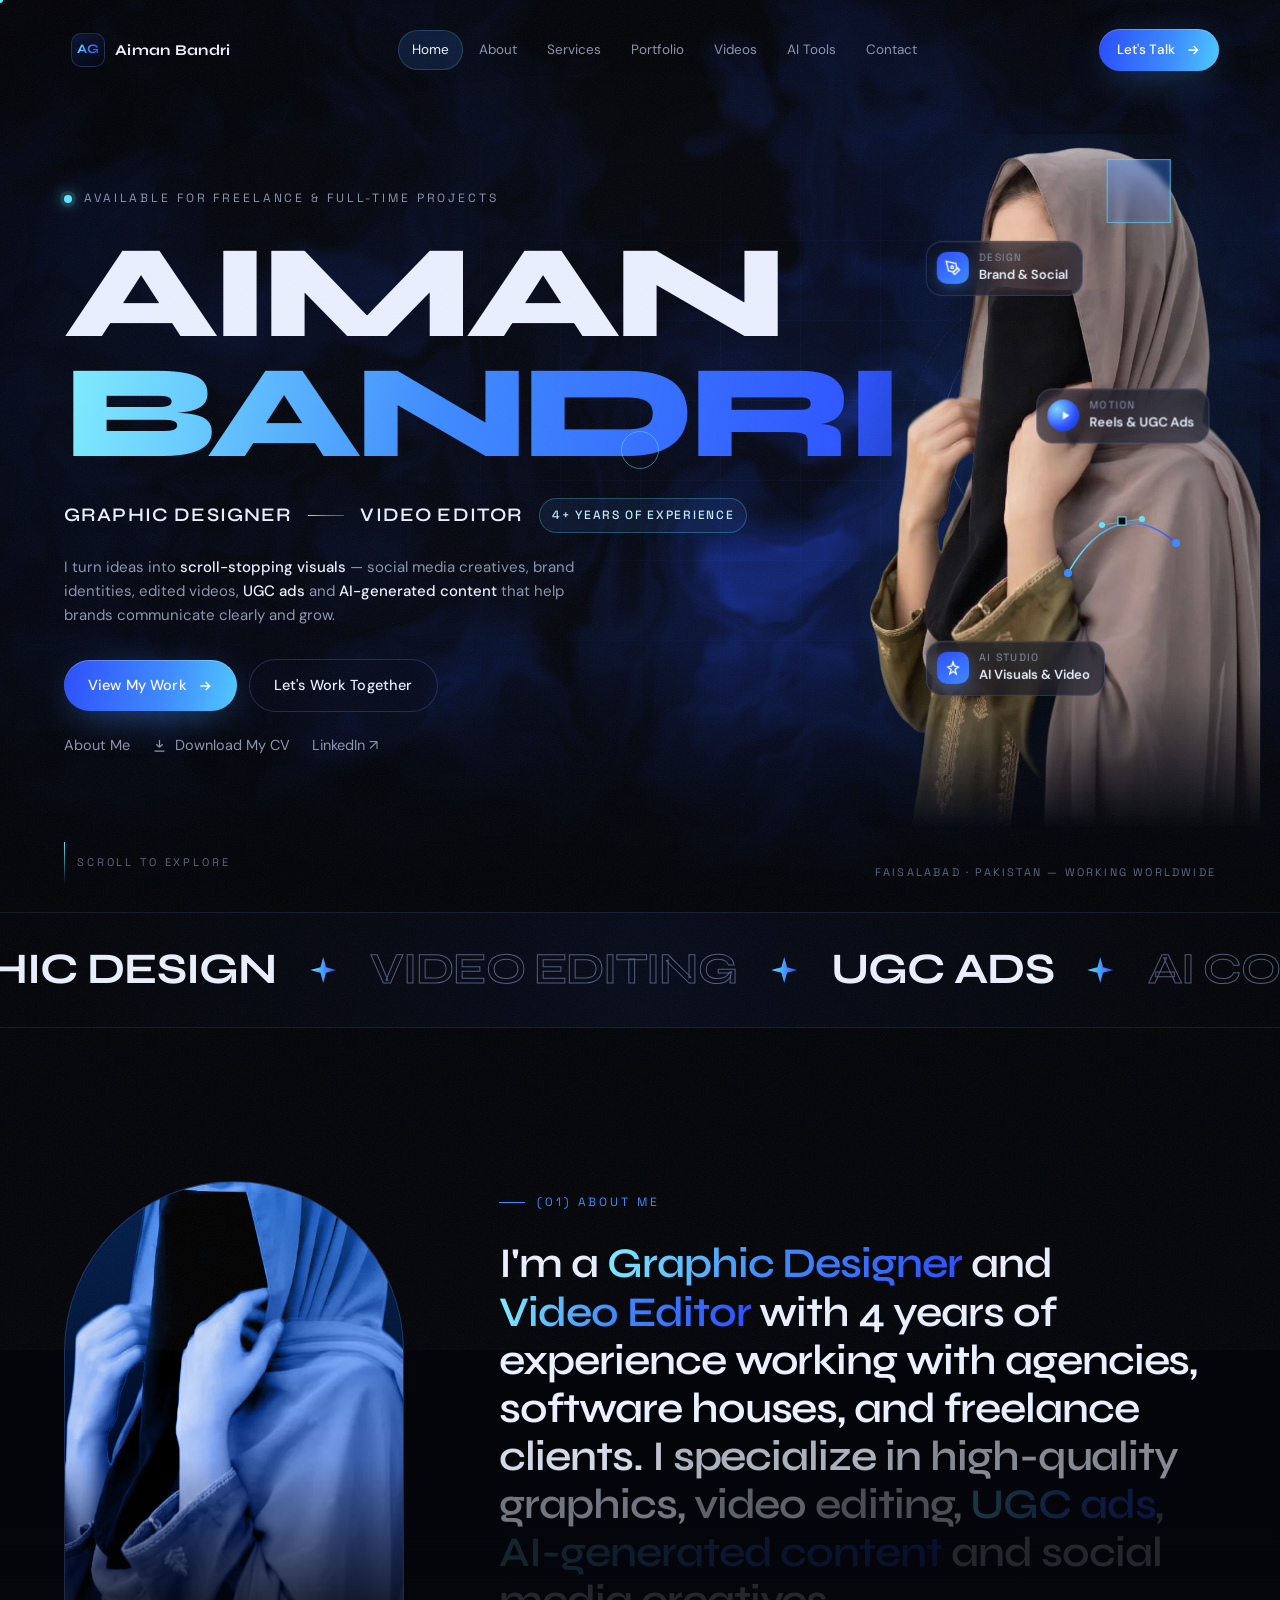
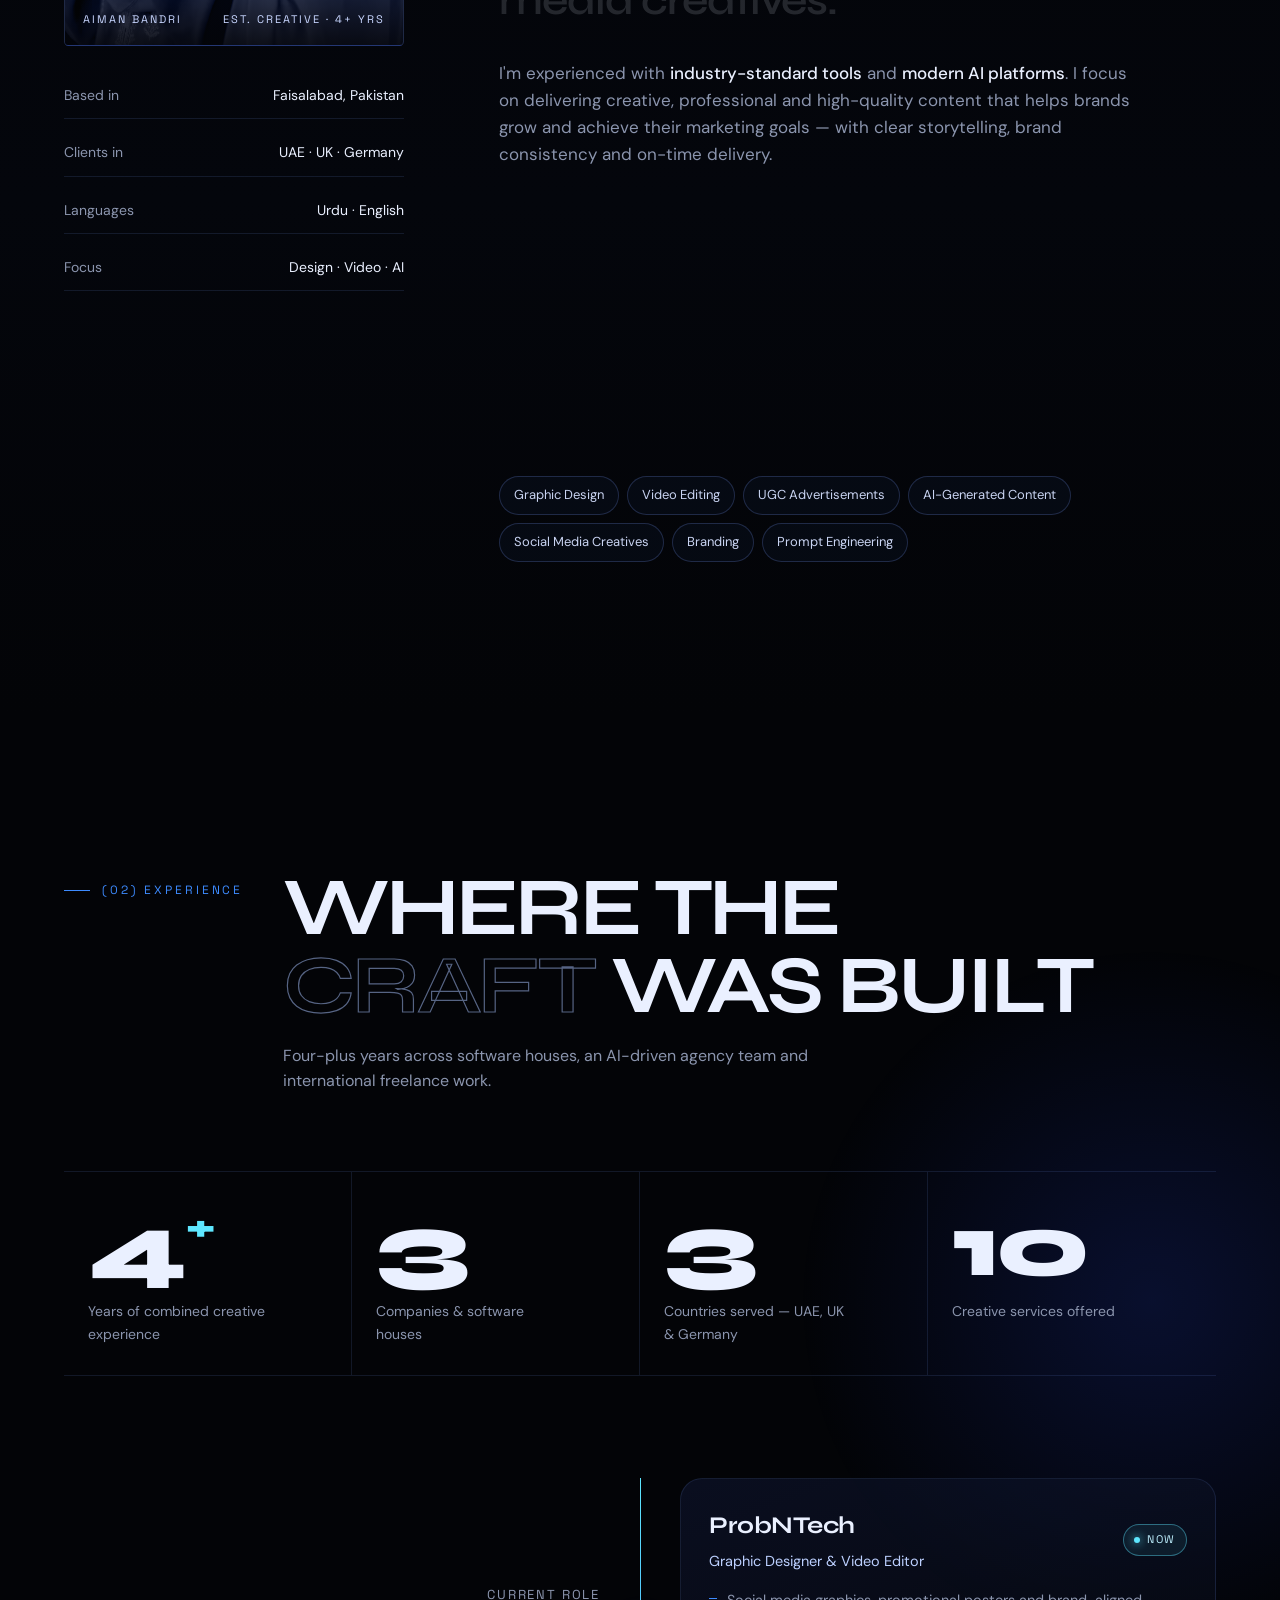
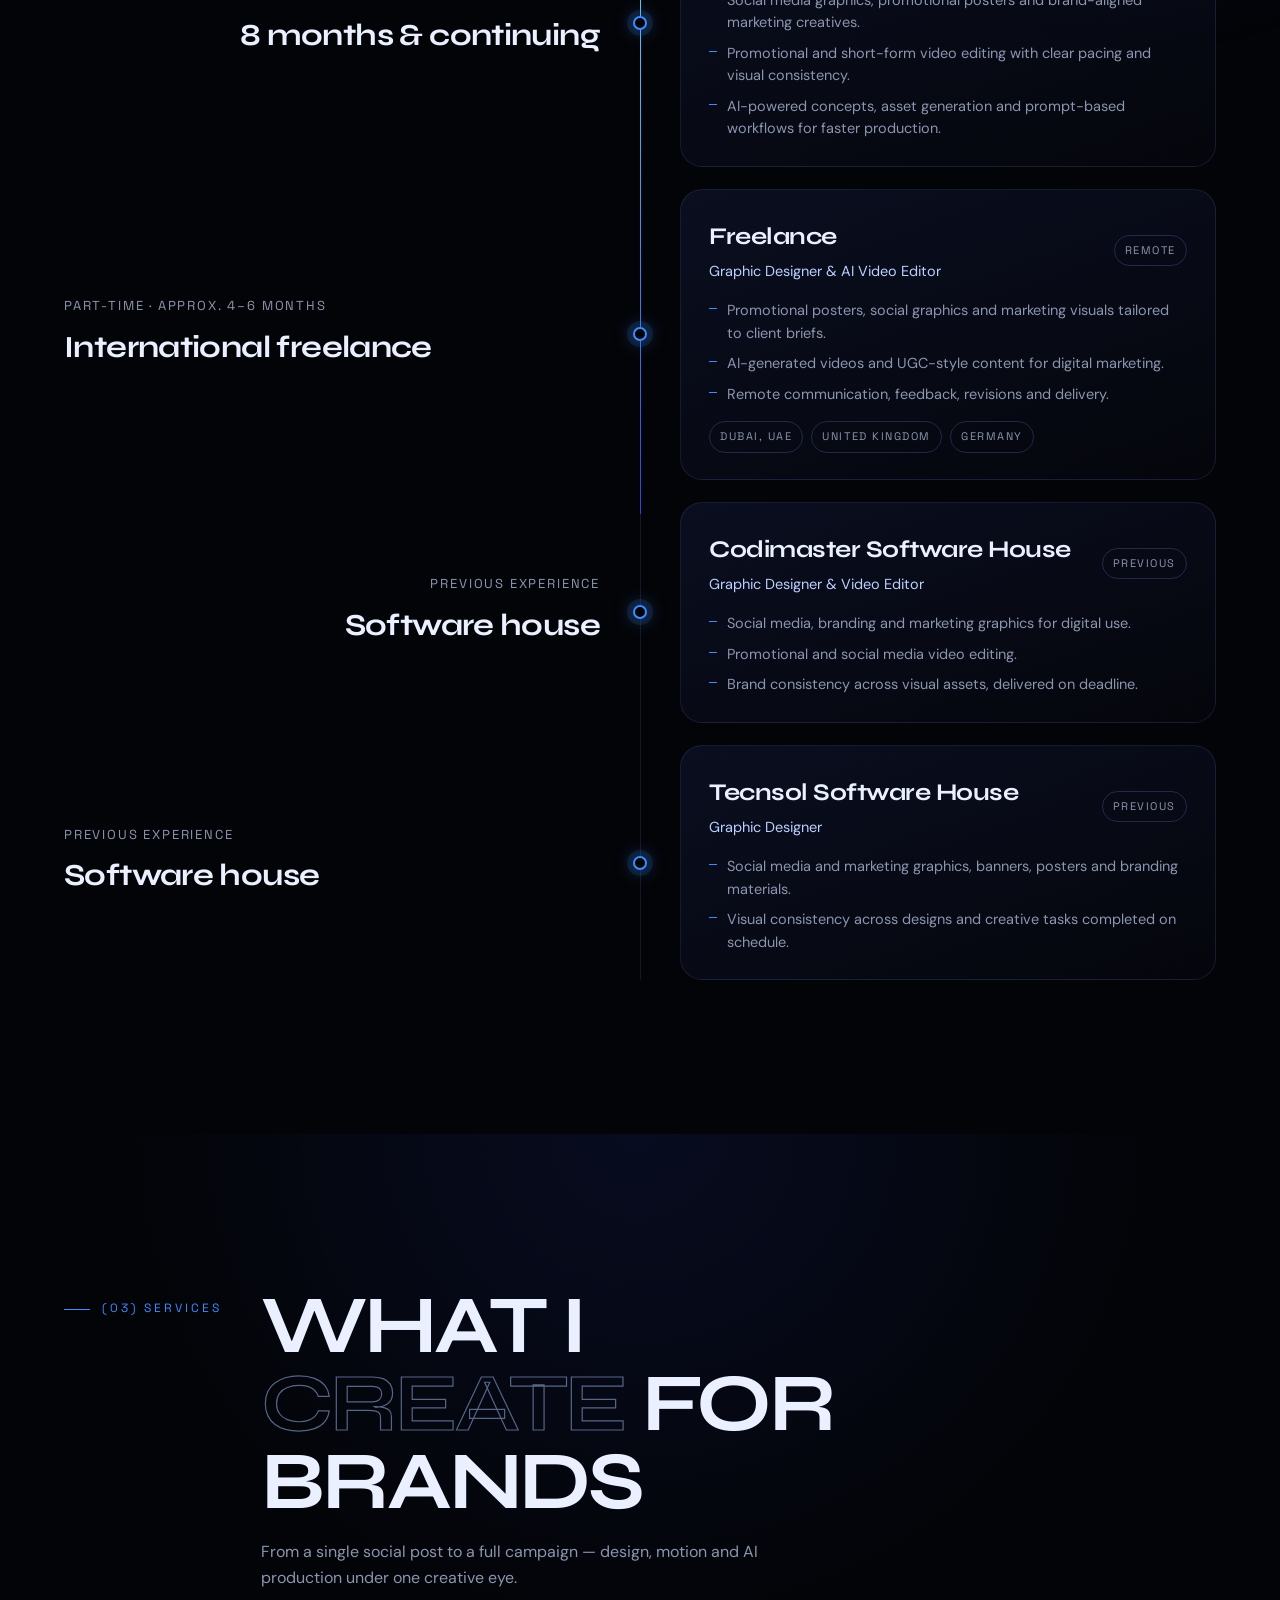
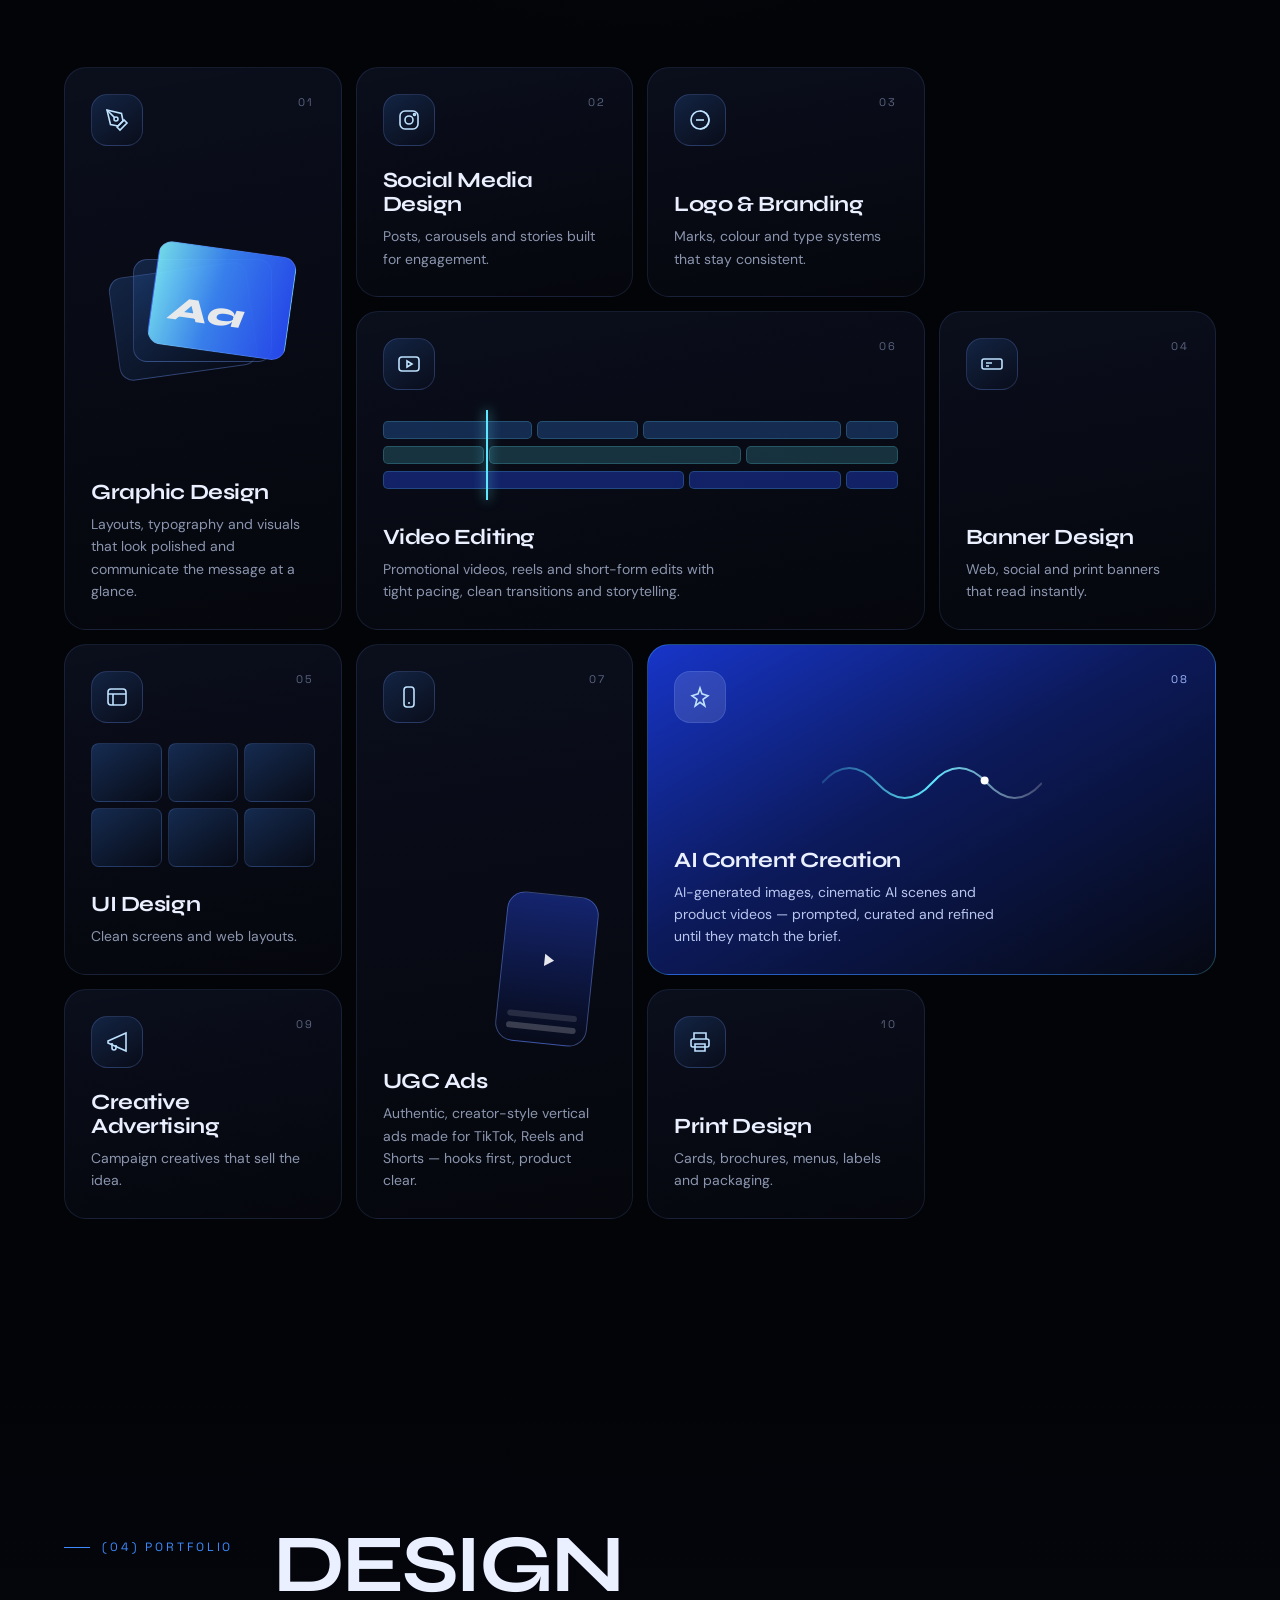
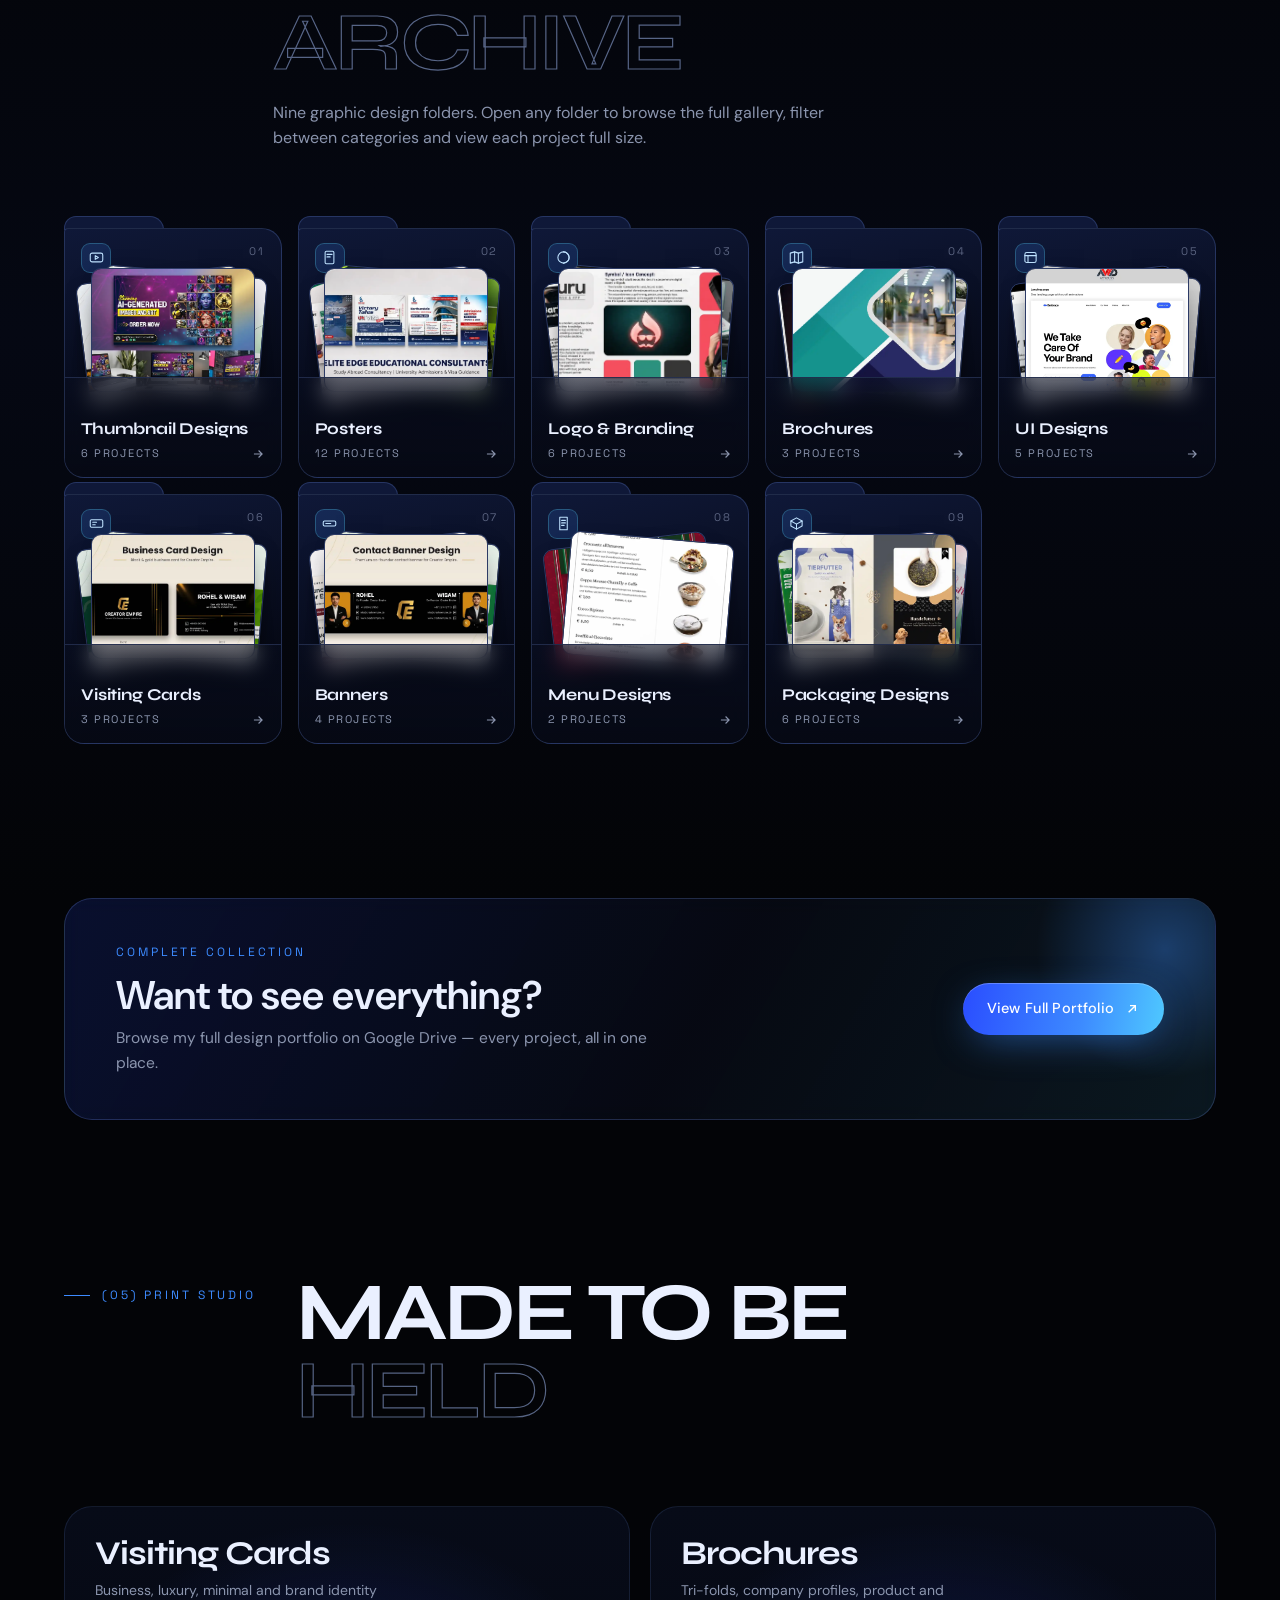
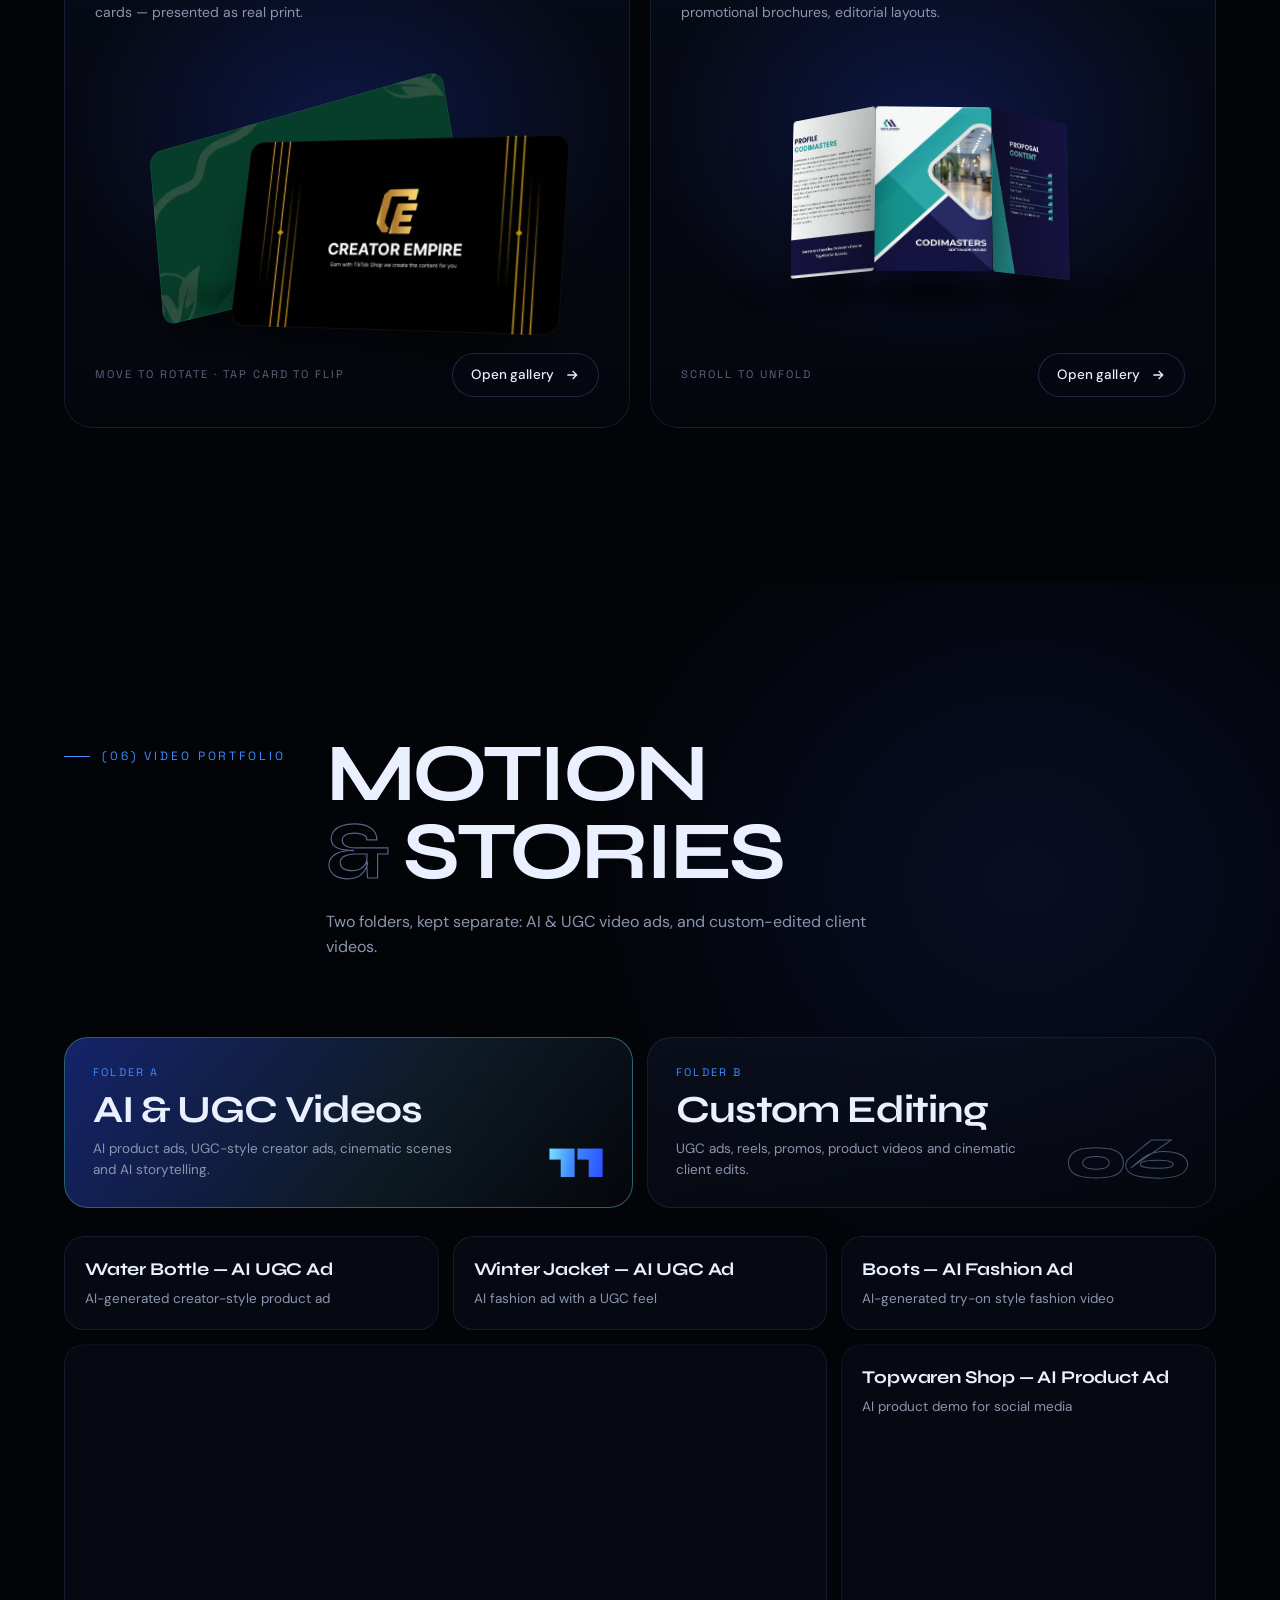
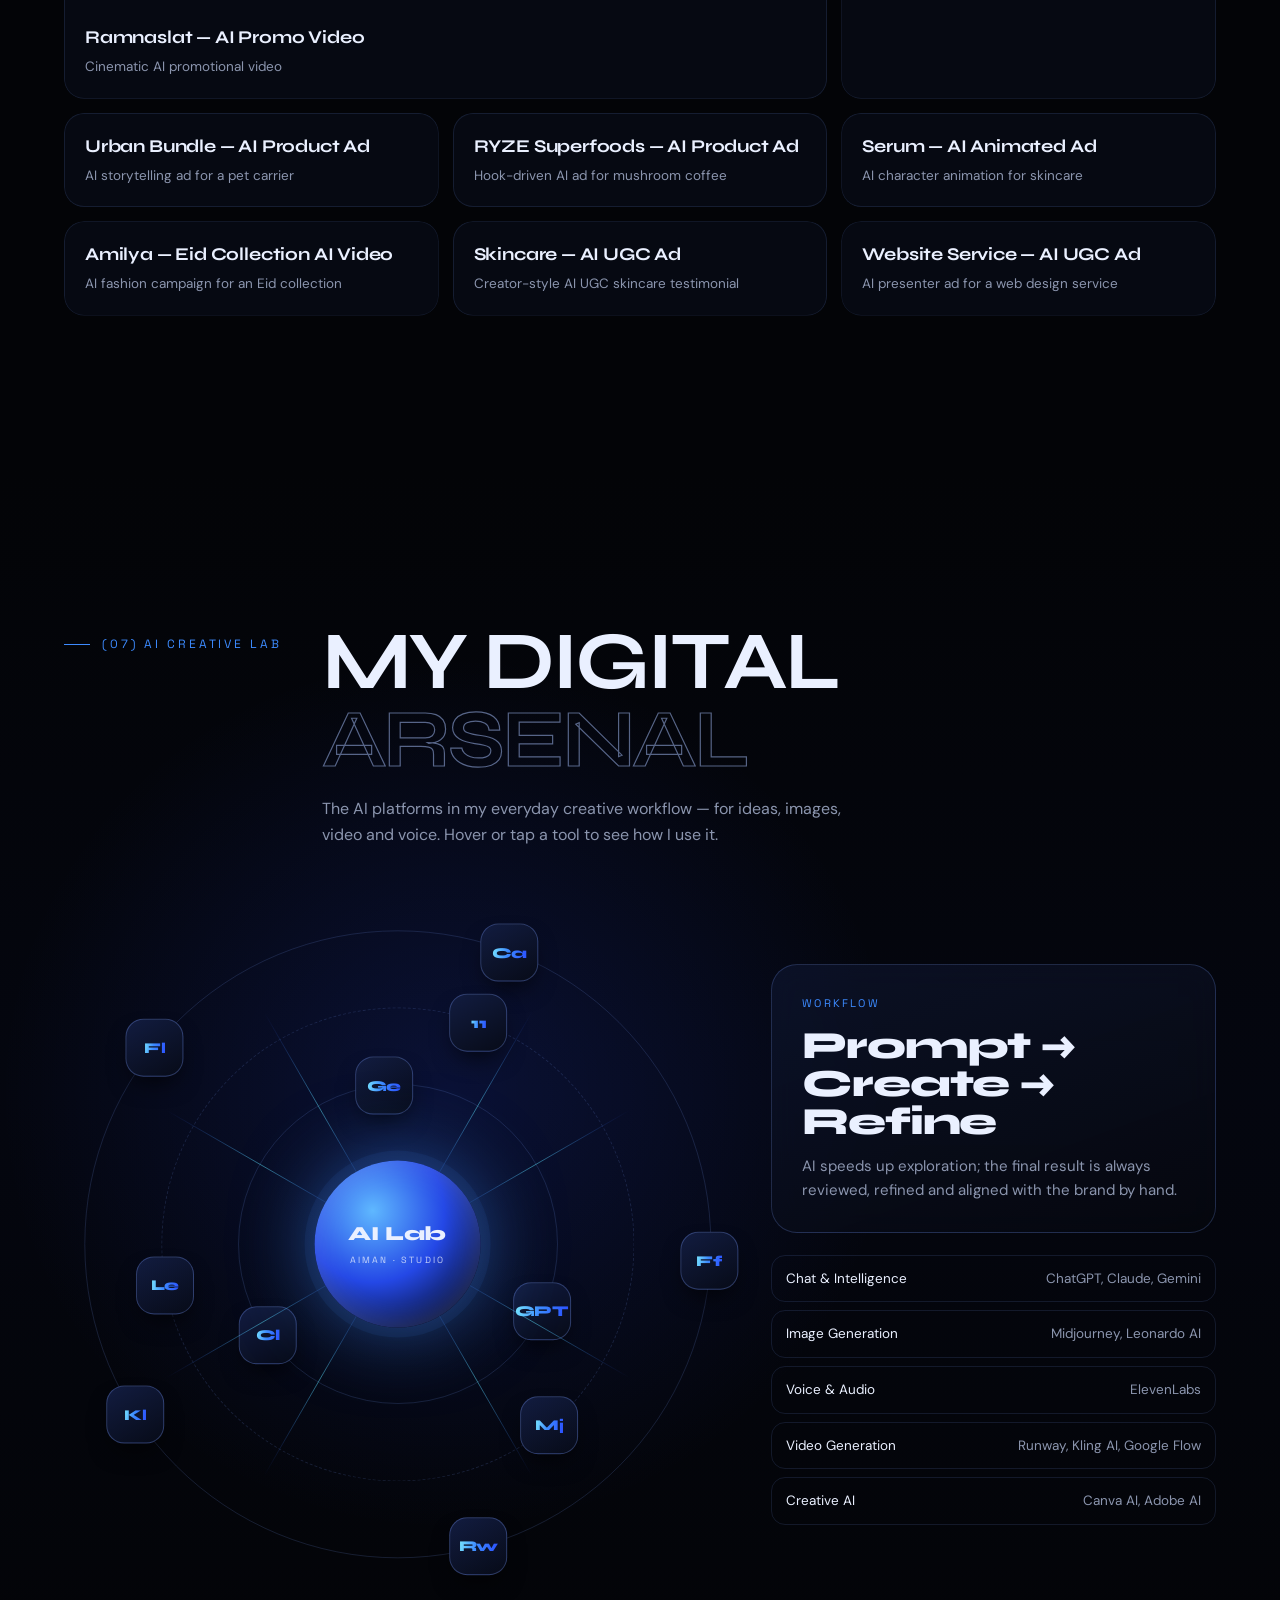
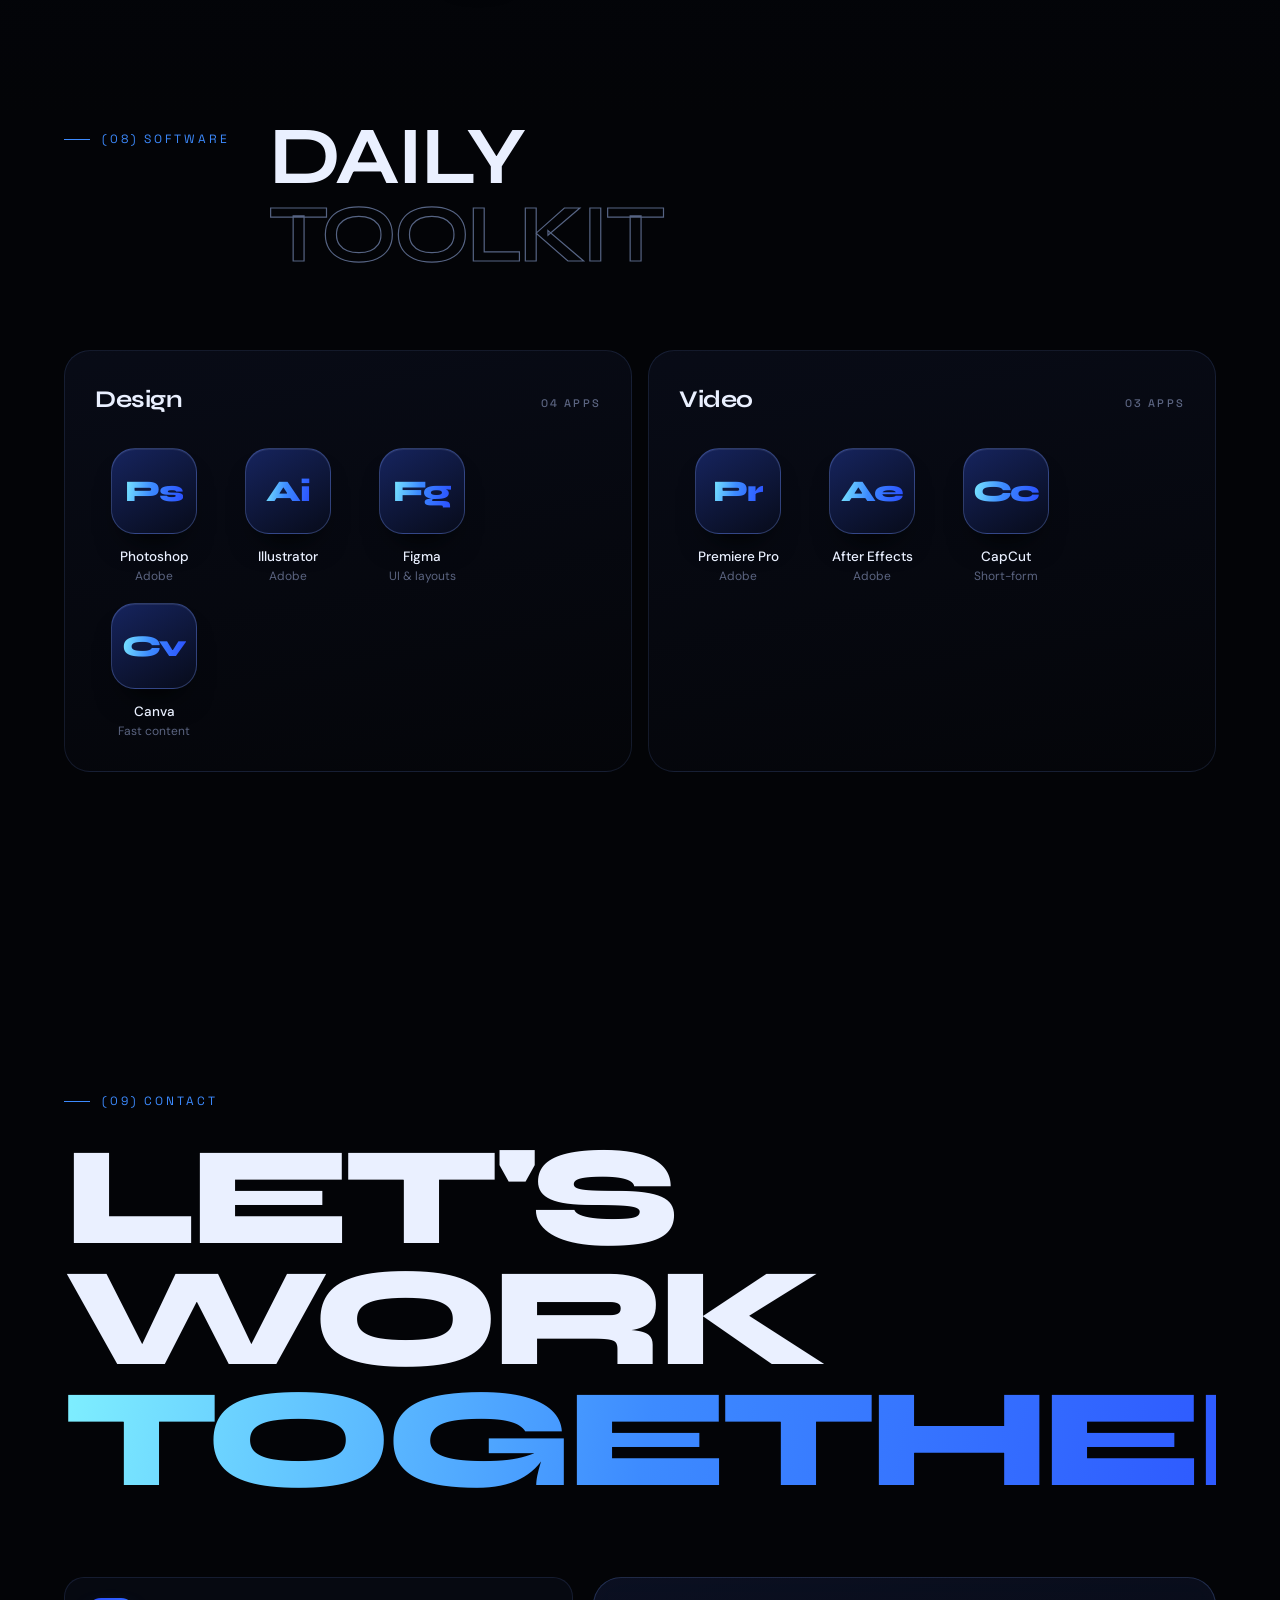
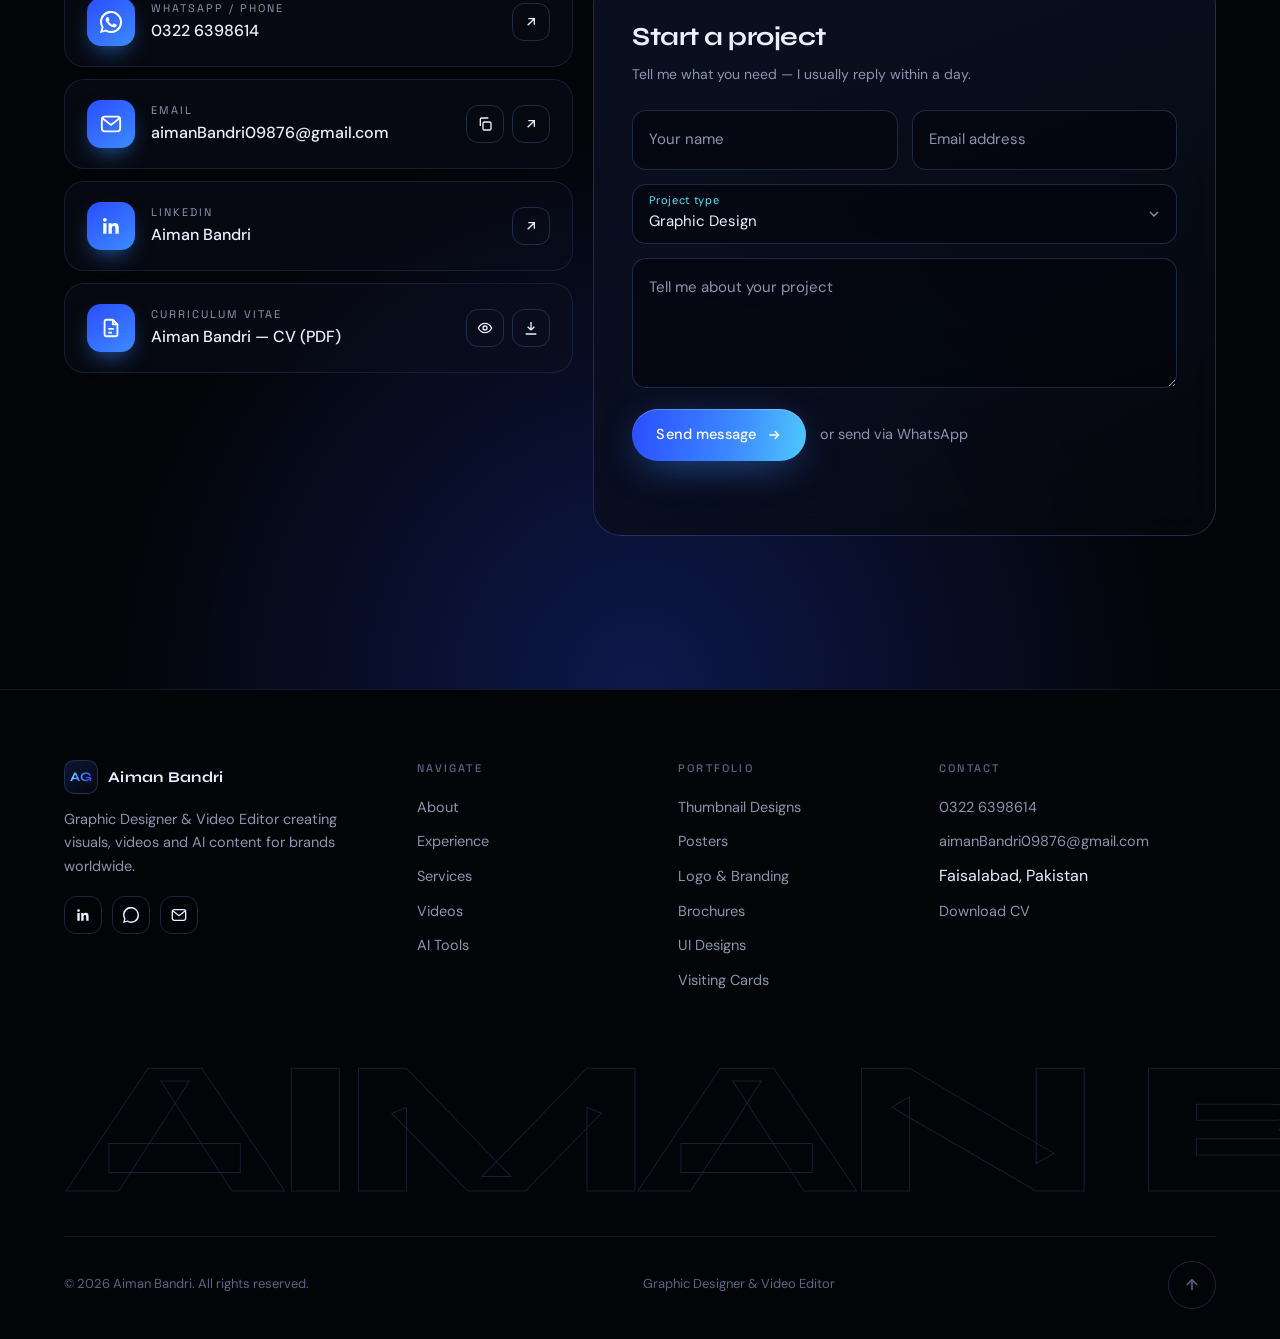
==== commit ee5cf7c0: "Update index.html" ====
--- a/index.html
+++ b/index.html
@@ -3,13 +3,13 @@
 <head>
 <meta charset="UTF-8">
 <meta name="viewport" content="width=device-width, initial-scale=1, viewport-fit=cover">
-<title>Aiman Gulzar — Graphic Designer &amp; Video Editor | Portfolio</title>
-<meta name="description" content="Aiman Gulzar is a Graphic Designer and Video Editor from Faisalabad, Pakistan with 4+ years of experience in social media creatives, branding, video editing, UGC ads and AI-generated content.">
-<meta name="keywords" content="Aiman Gulzar, graphic designer, video editor, UGC ads, AI video, social media design, branding, Faisalabad, Pakistan">
-<meta name="author" content="Aiman Gulzar">
+<title>Aiman Bandri — Graphic Designer &amp; Video Editor | Portfolio</title>
+<meta name="description" content="Aiman Bandri is a Graphic Designer and Video Editor from Faisalabad, Pakistan with 4+ years of experience in social media creatives, branding, video editing, UGC ads and AI-generated content.">
+<meta name="keywords" content="Aiman Bandri, graphic designer, video editor, UGC ads, AI video, social media design, branding, Faisalabad, Pakistan">
+<meta name="author" content="Aiman Bandri">
 <meta name="theme-color" content="#030407">
 <meta property="og:type" content="website">
-<meta property="og:title" content="Aiman Gulzar — Graphic Designer & Video Editor">
+<meta property="og:title" content="Aiman Bandri — Graphic Designer & Video Editor">
 <meta property="og:description" content="Graphics, video editing, UGC ads and AI-generated content. 4+ years of creative work for agencies, software houses and international clients.">
 <meta name="twitter:card" content="summary_large_image">
 <link rel="preconnect" href="https://fonts.googleapis.com">
@@ -17,7 +17,7 @@
 <link href="https://fonts.googleapis.com/css2?family=DM+Sans:opsz,wght@9..40,300;9..40,400;9..40,500;9..40,700&family=Space+Grotesk:wght@400;500;600&family=Syne:wght@500;600;700;800&display=swap" rel="stylesheet">
 <link rel="icon" href="data:image/svg+xml,%3Csvg xmlns='http://www.w3.org/2000/svg' viewBox='0 0 64 64'%3E%3Cdefs%3E%3ClinearGradient id='g' x1='0' y1='0' x2='1' y2='1'%3E%3Cstop offset='0' stop-color='%235ee7ff'/%3E%3Cstop offset='1' stop-color='%232a4dff'/%3E%3C/linearGradient%3E%3C/defs%3E%3Crect width='64' height='64' rx='16' fill='%23050810'/%3E%3Ctext x='32' y='42' font-family='Arial Black,Arial' font-weight='900' font-size='26' text-anchor='middle' fill='url(%23g)'%3EAG%3C/text%3E%3C/svg%3E">
 <script type="application/ld+json">
-{"@context":"https://schema.org","@type":"Person","name":"Aiman Gulzar","jobTitle":"Graphic Designer & Video Editor","email":"mailto:aimangulzar09876@gmail.com","telephone":"+923226398614","address":{"@type":"PostalAddress","addressLocality":"Faisalabad","addressCountry":"PK"},"sameAs":["https://www.linkedin.com/in/aiman-gulzar-36318a39b/"],"knowsAbout":["Graphic Design","Video Editing","UGC Ads","AI-generated content","Social media design","Branding"]}
+{"@context":"https://schema.org","@type":"Person","name":"Aiman Bandri","jobTitle":"Graphic Designer & Video Editor","email":"mailto:aimanBandri09876@gmail.com","telephone":"+923226398614","address":{"@type":"PostalAddress","addressLocality":"Faisalabad","addressCountry":"PK"},"sameAs":["https://www.linkedin.com/in/aiman-Bandri-36318a39b/"],"knowsAbout":["Graphic Design","Video Editing","UGC Ads","AI-generated content","Social media design","Branding"]}
 </script>
 <link rel="stylesheet" href="css/style.css">
 </head>
@@ -39,9 +39,9 @@
 
 <!-- NAV -->
 <header class="nav" id="nav">
-  <a href="#home" class="logo" aria-label="Aiman Gulzar — home">
+  <a href="#home" class="logo" aria-label="Aiman Bandri — home">
     <span class="logo__mark"><b>AG</b></span>
-    <span class="logo__name">Aiman Gulzar</span>
+    <span class="logo__name">Aiman Bandri</span>
   </a>
   <nav aria-label="Primary">
     <ul class="nav__links" id="navLinks">
@@ -86,9 +86,9 @@
   <div class="wrap">
     <div class="hero__copy">
       <div class="eyebrow h-in"><span class="dot"></span>Available for freelance &amp; full-time projects</div>
-      <h1 class="hero__name" aria-label="Aiman Gulzar">
+      <h1 class="hero__name" aria-label="Aiman Bandri">
         <span class="line"><span class="h-word">Aiman</span></span>
-        <span class="line"><span class="h-word grad-text">Gulzar</span></span>
+        <span class="line"><span class="h-word grad-text">Bandri</span></span>
       </h1>
       <div class="hero__role h-in">
         <span>Graphic Designer</span><i></i><span>Video Editor</span>
@@ -104,7 +104,7 @@
         <a href="#about" class="link-u">About Me</a>
         <button class="link-u" data-cv="download">
           <svg width="15" height="15" viewBox="0 0 24 24" fill="none" stroke="currentColor" stroke-width="2"><path d="M12 3v12m0 0-5-5m5 5 5-5M4 21h16"/></svg>Download My CV</button>
-        <a href="https://www.linkedin.com/in/aiman-gulzar-36318a39b/" target="_blank" rel="noopener" class="link-u">LinkedIn ↗</a>
+        <a href="https://www.linkedin.com/in/aiman-Bandri-36318a39b/" target="_blank" rel="noopener" class="link-u">LinkedIn ↗</a>
       </div>
     </div>
 
@@ -113,7 +113,7 @@
       <div class="ring ring--2" aria-hidden="true"></div>
       <div class="ring ring--1" aria-hidden="true"></div>
       <div class="portrait" id="portrait" data-depth="0.05">
-        <img id="portraitImg" src="images/portrait.webp" width="688" height="1205" alt="Portrait of Aiman Gulzar, graphic designer and video editor" fetchpriority="high">
+        <img id="portraitImg" src="images/portrait.webp" width="688" height="1205" alt="Portrait of Aiman Bandri, graphic designer and video editor" fetchpriority="high">
       </div>
 
       <div class="float f4" data-depth="0.6" aria-hidden="true"><div class="cube"><i></i><i></i><i></i><i></i><i></i><i></i></div></div>
@@ -155,7 +155,7 @@
         <div class="about__sticky">
           <div class="arch" id="arch" data-reveal>
             <img id="aboutImg" alt="" aria-hidden="true">
-            <div class="arch__label"><span>Aiman Gulzar</span><span>Est. creative · 4+ yrs</span></div>
+            <div class="arch__label"><span>Aiman Bandri</span><span>Est. creative · 4+ yrs</span></div>
           </div>
           <div class="about__facts" data-reveal>
             <div class="fact"><span>Based in</span>Faisalabad, Pakistan</div>
@@ -167,7 +167,7 @@
       </aside>
       <div>
         <div class="sec-tag" style="margin-bottom:28px">(01) About me</div>
-        <h2 id="about-title" class="sr-only">About Aiman Gulzar</h2>
+        <h2 id="about-title" class="sr-only">About Aiman Bandri</h2>
         <p class="statement" id="statement">I'm a <span class="k">Graphic Designer</span> and <span class="k">Video Editor</span> with 4 years of experience working with agencies, software houses, and freelance clients. I specialize in high-quality graphics, video editing, <span class="k">UGC ads</span>, <span class="k">AI-generated content</span> and social media creatives.</p>
         <p class="about__p" data-reveal>I'm experienced with <b>industry-standard tools</b> and <b>modern AI platforms</b>. I focus on delivering creative, professional and high-quality content that helps brands grow and achieve their marketing goals — with clear storytelling, brand consistency and on-time delivery.</p>
         <div class="pillars">
@@ -481,20 +481,20 @@
         </a>
         <div class="cway" data-reveal>
           <span class="cway__ic"><svg viewBox="0 0 24 24" fill="none" stroke="#fff" stroke-width="2"><rect x="2" y="4" width="20" height="16" rx="3"/><path d="m3 6 9 7 9-7"/></svg></span>
-          <span><small>Email</small><b>aimangulzar09876@gmail.com</b></span>
+          <span><small>Email</small><b>aimanBandri09876@gmail.com</b></span>
           <span class="cway__act">
             <button class="icon-btn" id="copyEmail" aria-label="Copy email address"><svg viewBox="0 0 24 24" fill="none" stroke="currentColor" stroke-width="2"><rect x="9" y="9" width="12" height="12" rx="2"/><path d="M5 15V5a2 2 0 0 1 2-2h10"/></svg></button>
-            <a class="icon-btn" href="mailto:aimangulzar09876@gmail.com?subject=Project%20enquiry%20from%20your%20portfolio" aria-label="Send an email"><svg viewBox="0 0 24 24" fill="none" stroke="currentColor" stroke-width="2"><path d="M7 17 17 7M8 7h9v9"/></svg></a>
+            <a class="icon-btn" href="mailto:aimanBandri09876@gmail.com?subject=Project%20enquiry%20from%20your%20portfolio" aria-label="Send an email"><svg viewBox="0 0 24 24" fill="none" stroke="currentColor" stroke-width="2"><path d="M7 17 17 7M8 7h9v9"/></svg></a>
           </span>
         </div>
-        <a class="cway" href="https://www.linkedin.com/in/aiman-gulzar-36318a39b/" target="_blank" rel="noopener" data-reveal>
+        <a class="cway" href="https://www.linkedin.com/in/aiman-Bandri-36318a39b/" target="_blank" rel="noopener" data-reveal>
           <span class="cway__ic"><svg viewBox="0 0 24 24" fill="#fff"><path d="M20.4 20.5h-3.6v-5.6c0-1.3 0-3-1.8-3s-2.1 1.4-2.1 2.9v5.7H9.3V9h3.4v1.6c.5-.9 1.6-1.8 3.4-1.8 3.6 0 4.3 2.4 4.3 5.5v6.2zM5.3 7.4a2.1 2.1 0 1 1 0-4.2 2.1 2.1 0 0 1 0 4.2zM7.1 20.5H3.5V9h3.6v11.5z"/></svg></span>
-          <span><small>LinkedIn</small><b>Aiman Gulzar</b></span>
+          <span><small>LinkedIn</small><b>Aiman Bandri</b></span>
           <span class="cway__act"><span class="icon-btn" aria-hidden="true"><svg viewBox="0 0 24 24" fill="none" stroke="currentColor" stroke-width="2"><path d="M7 17 17 7M8 7h9v9"/></svg></span></span>
         </a>
         <div class="cway" data-reveal>
           <span class="cway__ic"><svg viewBox="0 0 24 24" fill="none" stroke="#fff" stroke-width="2"><path d="M14 3v5h5"/><path d="M14 3H7a2 2 0 0 0-2 2v14a2 2 0 0 0 2 2h10a2 2 0 0 0 2-2V8z"/><path d="M9 13h6M9 17h4"/></svg></span>
-          <span><small>Curriculum vitae</small><b>Aiman Gulzar — CV (PDF)</b></span>
+          <span><small>Curriculum vitae</small><b>Aiman Bandri — CV (PDF)</b></span>
           <span class="cway__act">
             <button class="icon-btn" data-cv="view" aria-label="View CV"><svg viewBox="0 0 24 24" fill="none" stroke="currentColor" stroke-width="2"><path d="M2 12s3.5-7 10-7 10 7 10 7-3.5 7-10 7S2 12 2 12z"/><circle cx="12" cy="12" r="3"/></svg></button>
             <button class="icon-btn" data-cv="download" aria-label="Download CV"><svg viewBox="0 0 24 24" fill="none" stroke="currentColor" stroke-width="2"><path d="M12 3v12m0 0-5-5m5 5 5-5M4 21h16"/></svg></button>
@@ -540,26 +540,26 @@
   <div class="wrap">
     <div class="footer__grid">
       <div class="footer__brand">
-        <a href="#home" class="logo"><span class="logo__mark"><b>AG</b></span>Aiman Gulzar</a>
+        <a href="#home" class="logo"><span class="logo__mark"><b>AG</b></span>Aiman Bandri</a>
         <p>Graphic Designer &amp; Video Editor creating visuals, videos and AI content for brands worldwide.</p>
         <div class="socials">
-          <a class="icon-btn" href="https://www.linkedin.com/in/aiman-gulzar-36318a39b/" target="_blank" rel="noopener" aria-label="LinkedIn"><svg viewBox="0 0 24 24" fill="currentColor"><path d="M20.4 20.5h-3.6v-5.6c0-1.3 0-3-1.8-3s-2.1 1.4-2.1 2.9v5.7H9.3V9h3.4v1.6c.5-.9 1.6-1.8 3.4-1.8 3.6 0 4.3 2.4 4.3 5.5v6.2zM5.3 7.4a2.1 2.1 0 1 1 0-4.2 2.1 2.1 0 0 1 0 4.2zM7.1 20.5H3.5V9h3.6v11.5z"/></svg></a>
+          <a class="icon-btn" href="https://www.linkedin.com/in/aiman-Bandri-36318a39b/" target="_blank" rel="noopener" aria-label="LinkedIn"><svg viewBox="0 0 24 24" fill="currentColor"><path d="M20.4 20.5h-3.6v-5.6c0-1.3 0-3-1.8-3s-2.1 1.4-2.1 2.9v5.7H9.3V9h3.4v1.6c.5-.9 1.6-1.8 3.4-1.8 3.6 0 4.3 2.4 4.3 5.5v6.2zM5.3 7.4a2.1 2.1 0 1 1 0-4.2 2.1 2.1 0 0 1 0 4.2zM7.1 20.5H3.5V9h3.6v11.5z"/></svg></a>
           <a class="icon-btn" href="https://wa.me/923226398614" target="_blank" rel="noopener" aria-label="WhatsApp"><svg viewBox="0 0 24 24" fill="currentColor"><path d="M12 21.8c-1.8 0-3.5-.5-5-1.4l-.4-.2-3.7 1 1-3.6-.2-.4A9.8 9.8 0 1 1 12 21.8zm8.4-18.2A11.8 11.8 0 0 0 1.7 17.8L0 24l6.3-1.7A11.8 11.8 0 0 0 24 12a11.7 11.7 0 0 0-3.6-8.4z"/></svg></a>
-          <a class="icon-btn" href="mailto:aimangulzar09876@gmail.com" aria-label="Email"><svg viewBox="0 0 24 24" fill="none" stroke="currentColor" stroke-width="2"><rect x="2" y="4" width="20" height="16" rx="3"/><path d="m3 6 9 7 9-7"/></svg></a>
+          <a class="icon-btn" href="mailto:aimanBandri09876@gmail.com" aria-label="Email"><svg viewBox="0 0 24 24" fill="none" stroke="currentColor" stroke-width="2"><rect x="2" y="4" width="20" height="16" rx="3"/><path d="m3 6 9 7 9-7"/></svg></a>
         </div>
       </div>
       <div><h4>Navigate</h4><ul><li><a href="#about">About</a></li><li><a href="#experience">Experience</a></li><li><a href="#services">Services</a></li><li><a href="#videos">Videos</a></li><li><a href="#ai-lab">AI Tools</a></li></ul></div>
       <div><h4>Portfolio</h4><ul id="footCats"></ul></div>
       <div><h4>Contact</h4><ul>
         <li><a href="https://wa.me/923226398614" target="_blank" rel="noopener">0322 6398614</a></li>
-        <li><a href="mailto:aimangulzar09876@gmail.com">aimangulzar09876@gmail.com</a></li>
+        <li><a href="mailto:aimanBandri09876@gmail.com">aimanBandri09876@gmail.com</a></li>
         <li>Faisalabad, Pakistan</li>
         <li><button data-cv="download">Download CV</button></li>
       </ul></div>
     </div>
-    <div class="footer__big" aria-hidden="true">AIMAN GULZAR</div>
+    <div class="footer__big" aria-hidden="true">AIMAN Bandri</div>
     <div class="footer__bar">
-      <span>© <span id="yr"></span> Aiman Gulzar. All rights reserved.</span>
+      <span>© <span id="yr"></span> Aiman Bandri. All rights reserved.</span>
       <span>Graphic Designer &amp; Video Editor</span>
       <button class="totop" id="toTop" aria-label="Back to top"><svg viewBox="0 0 24 24" fill="none" stroke="currentColor" stroke-width="2"><path d="M12 19V5M5 12l7-7 7 7"/></svg></button>
     </div>
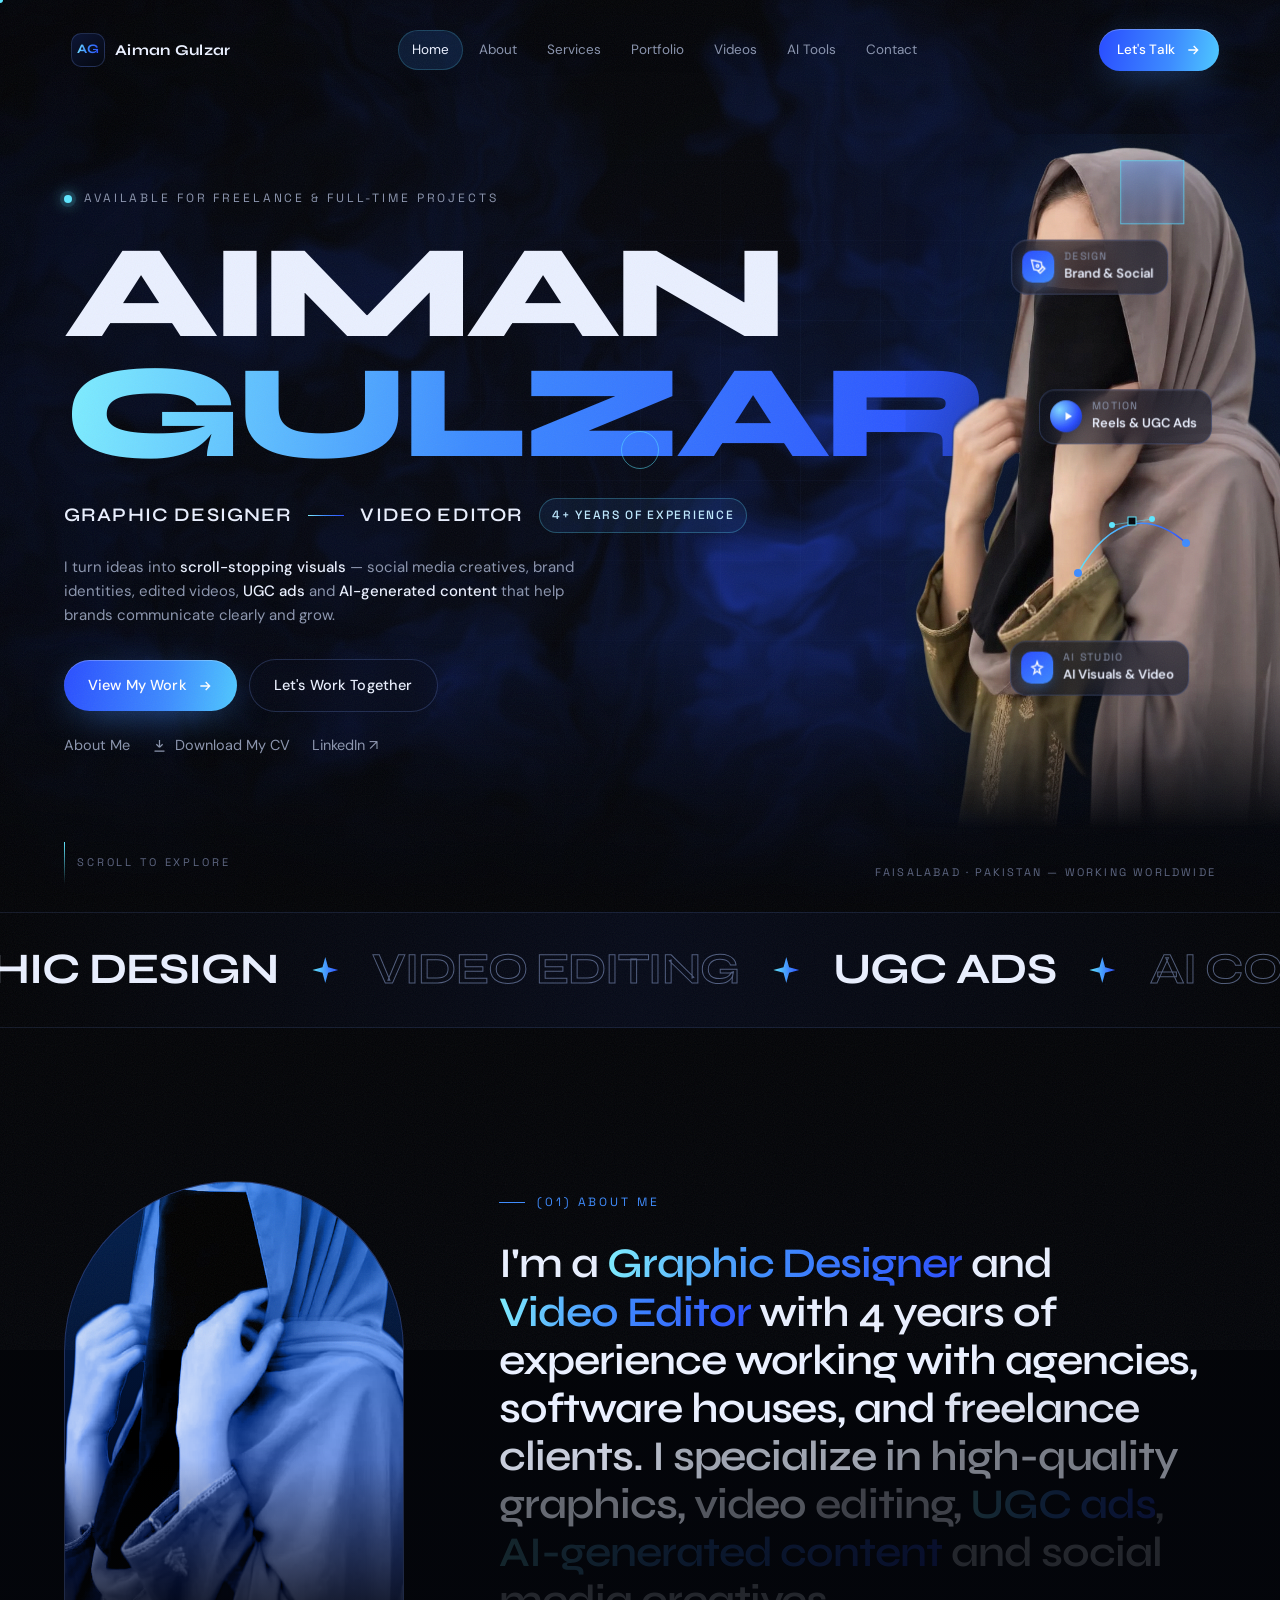
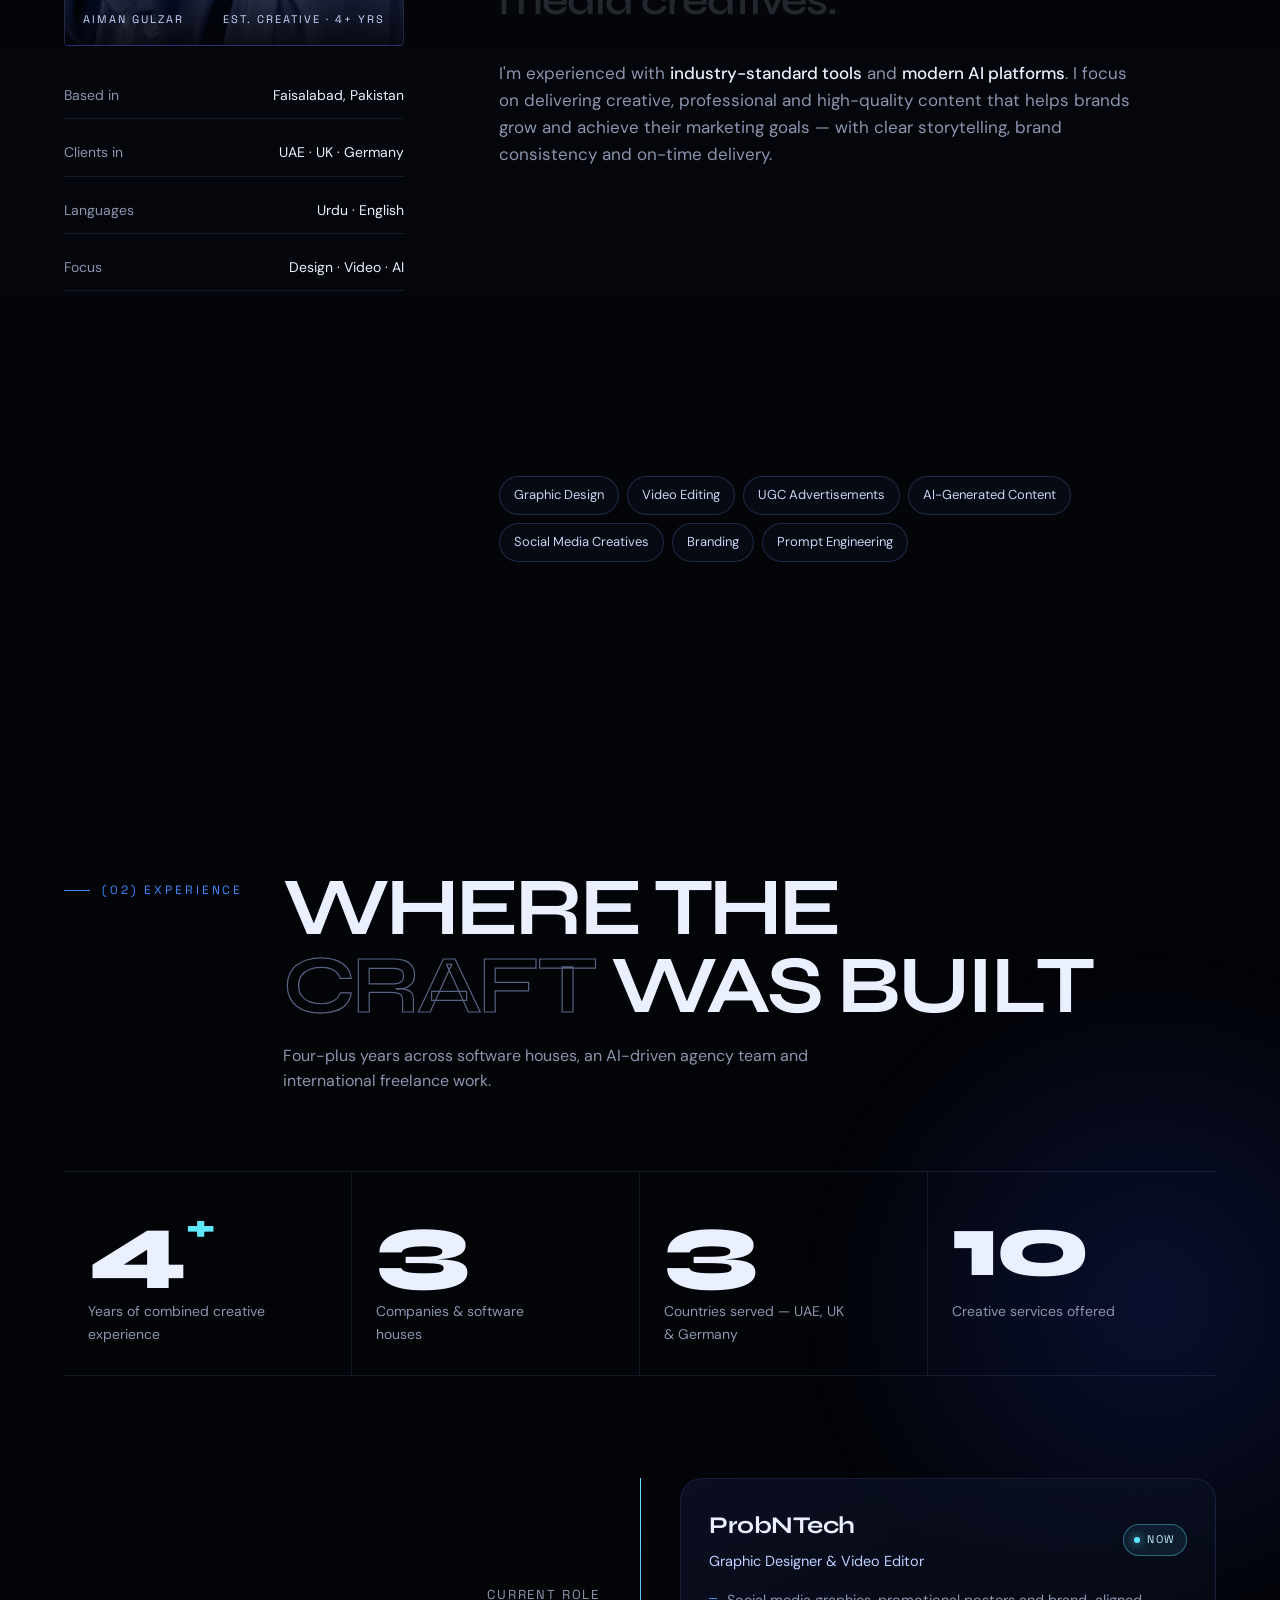
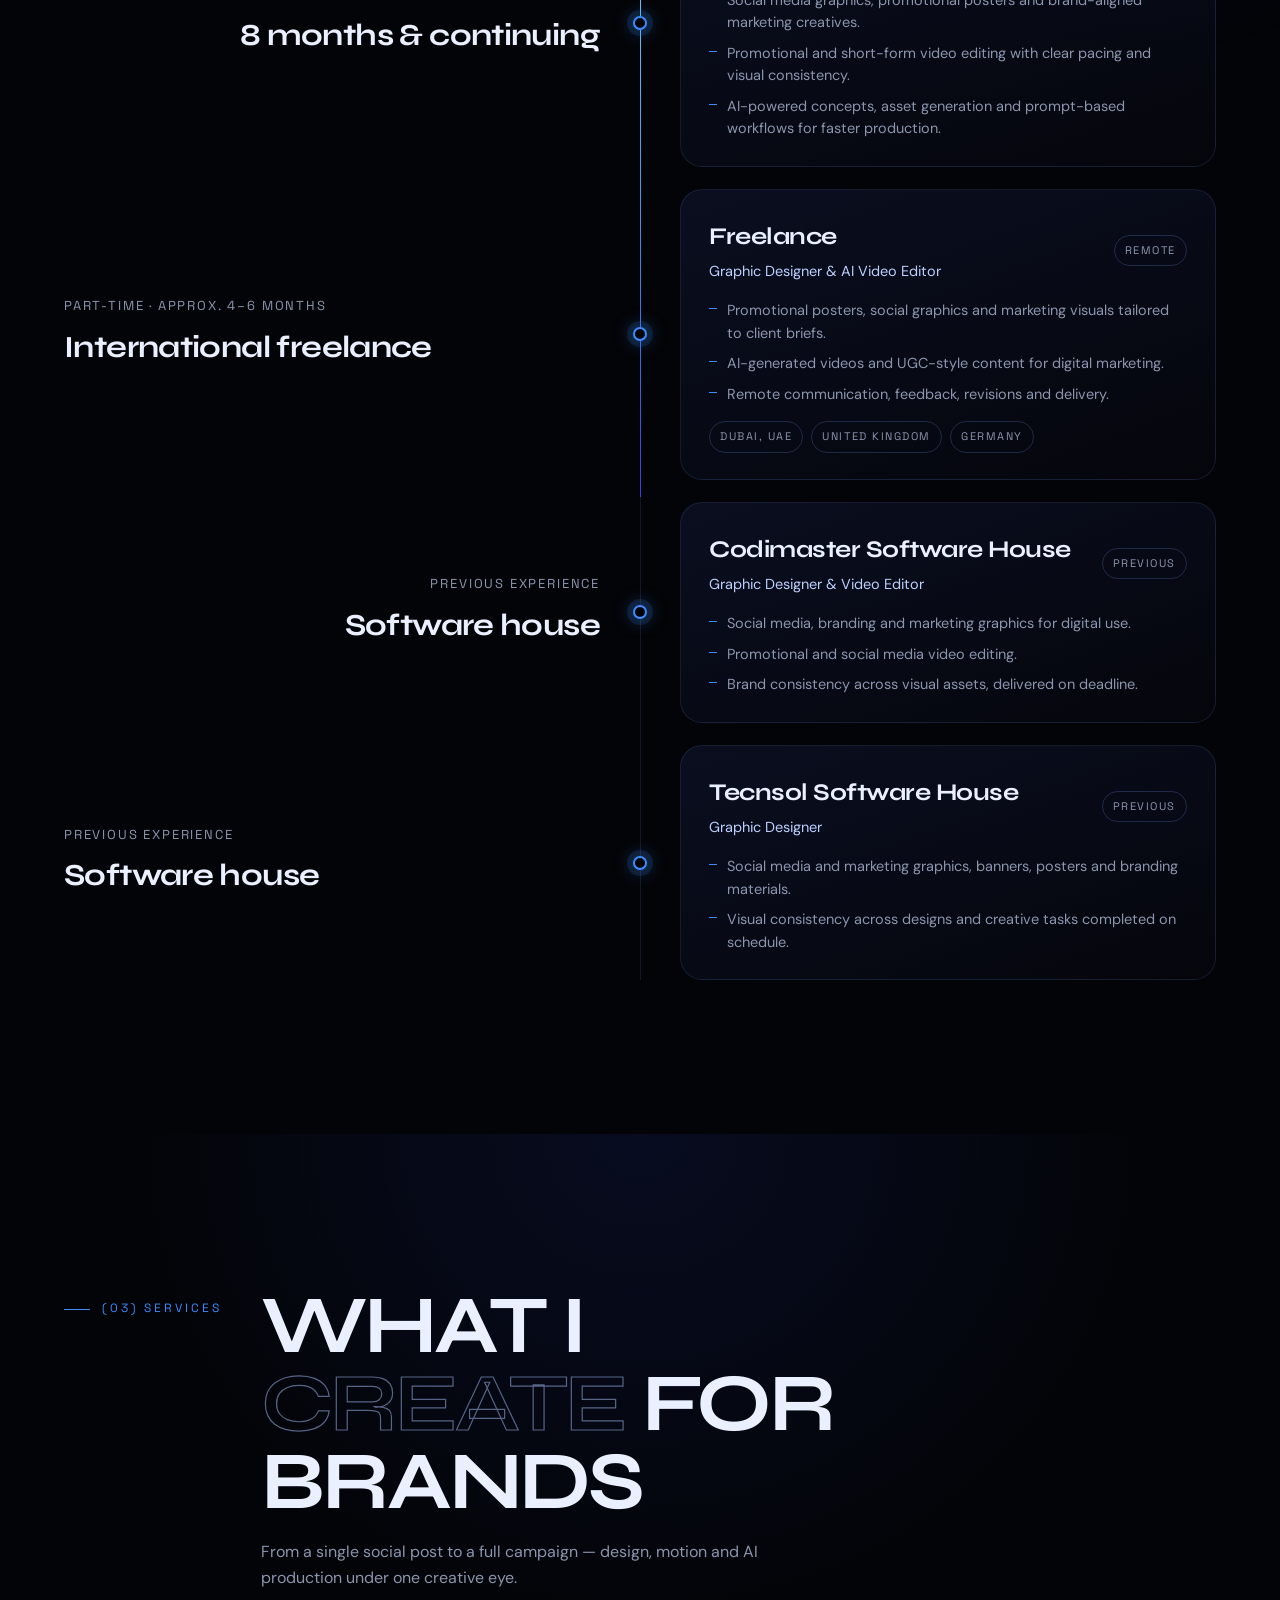
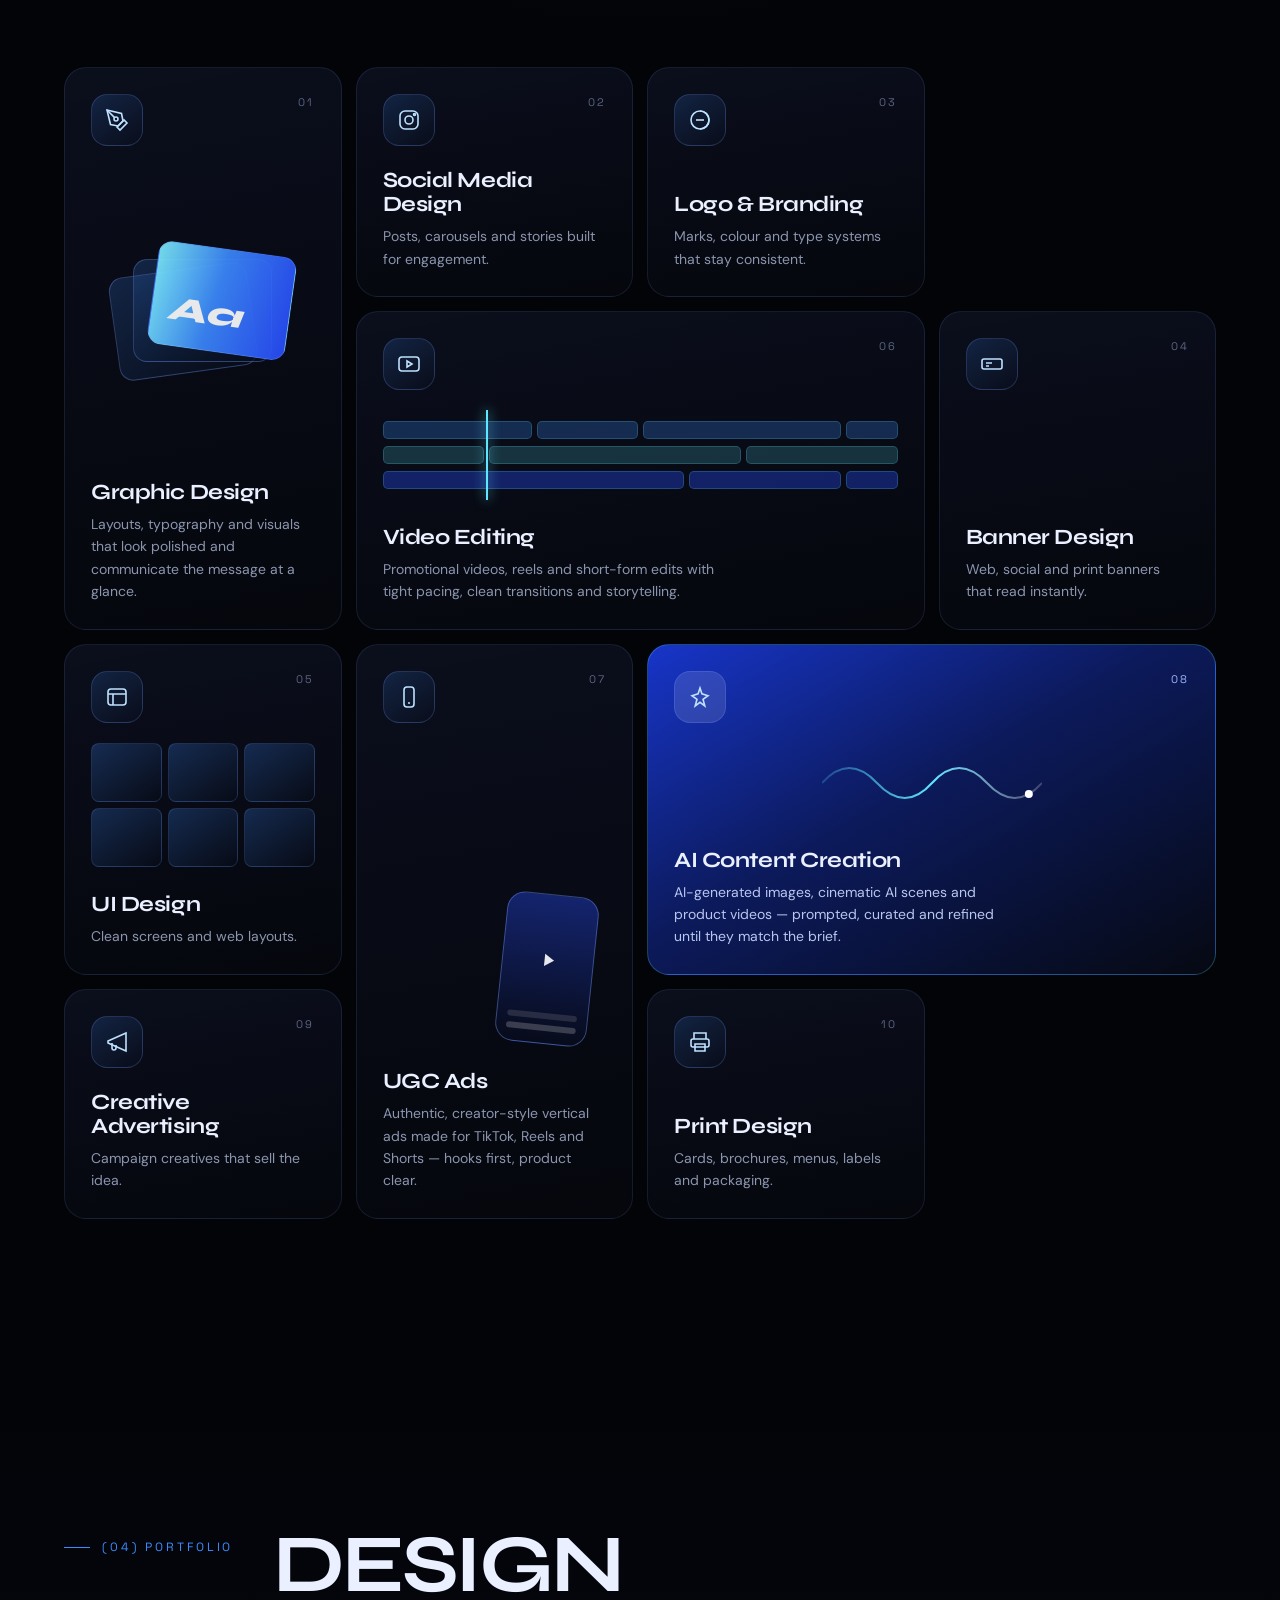
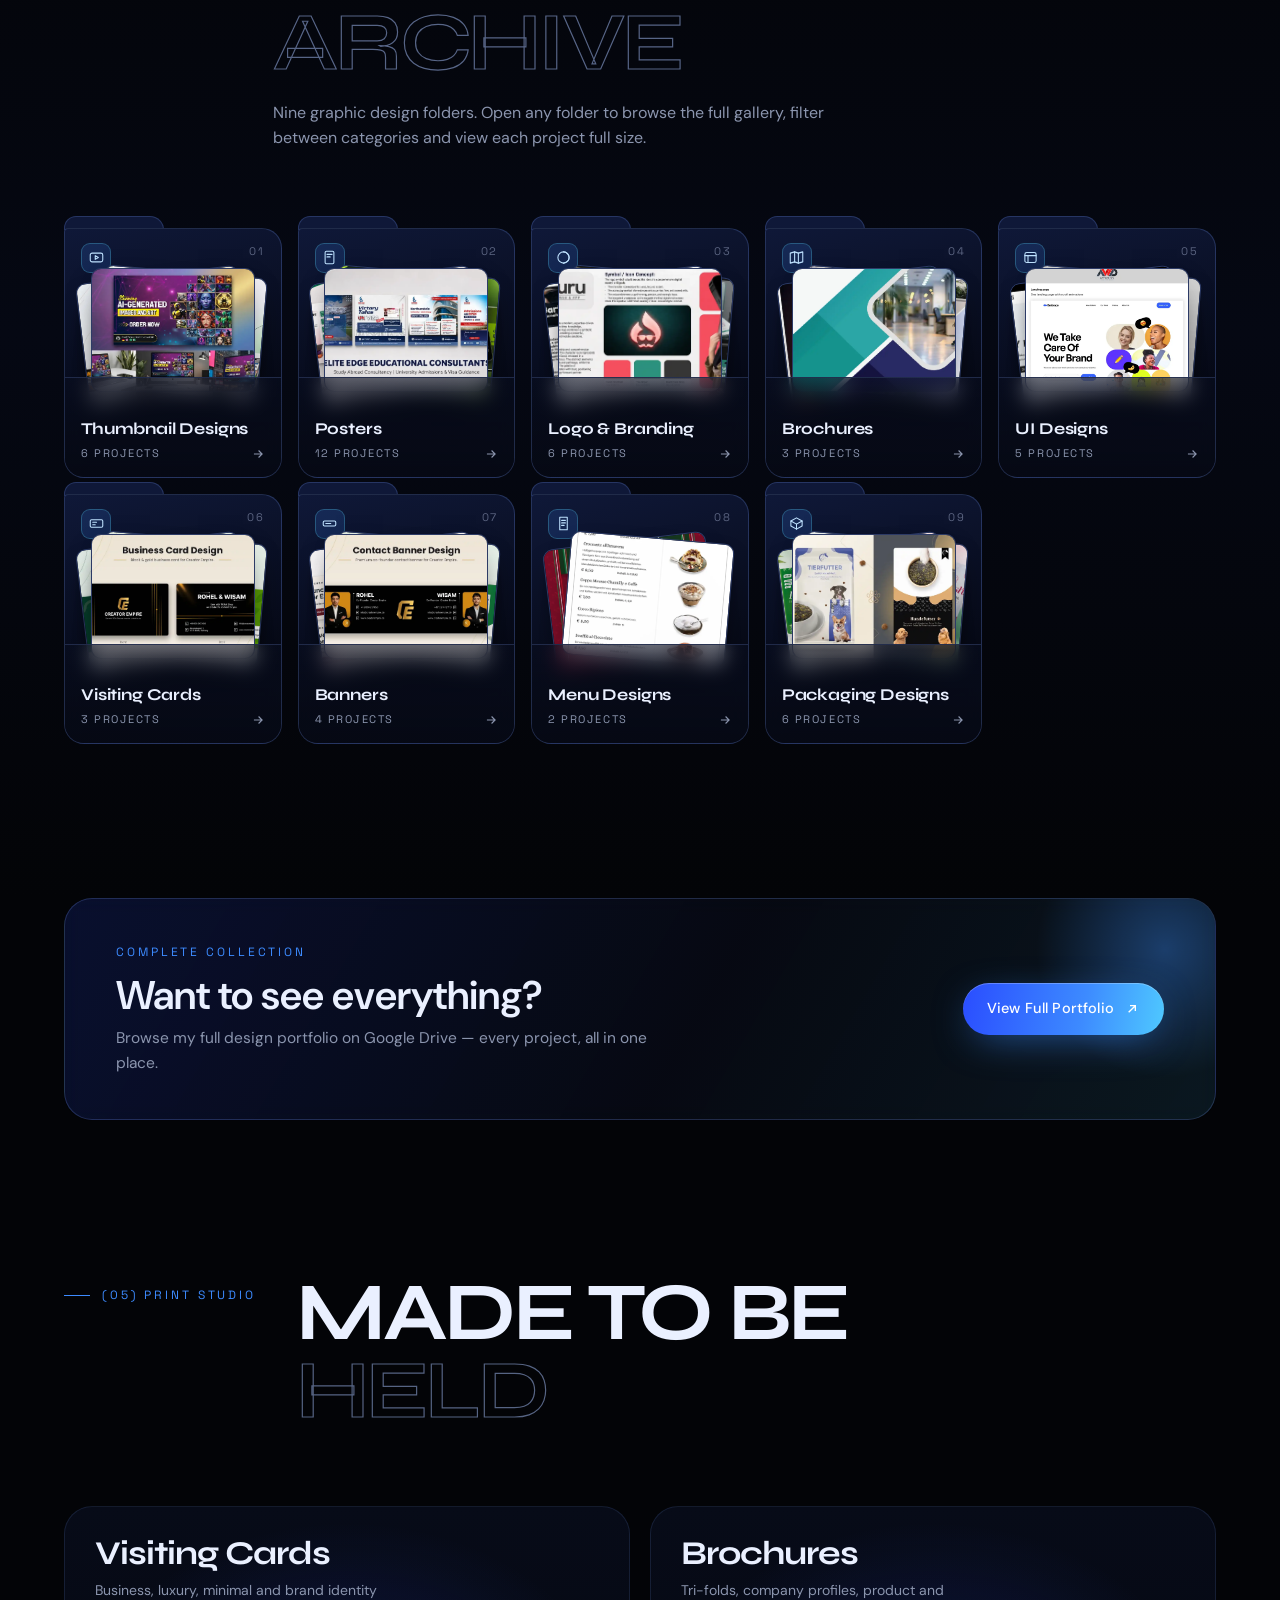
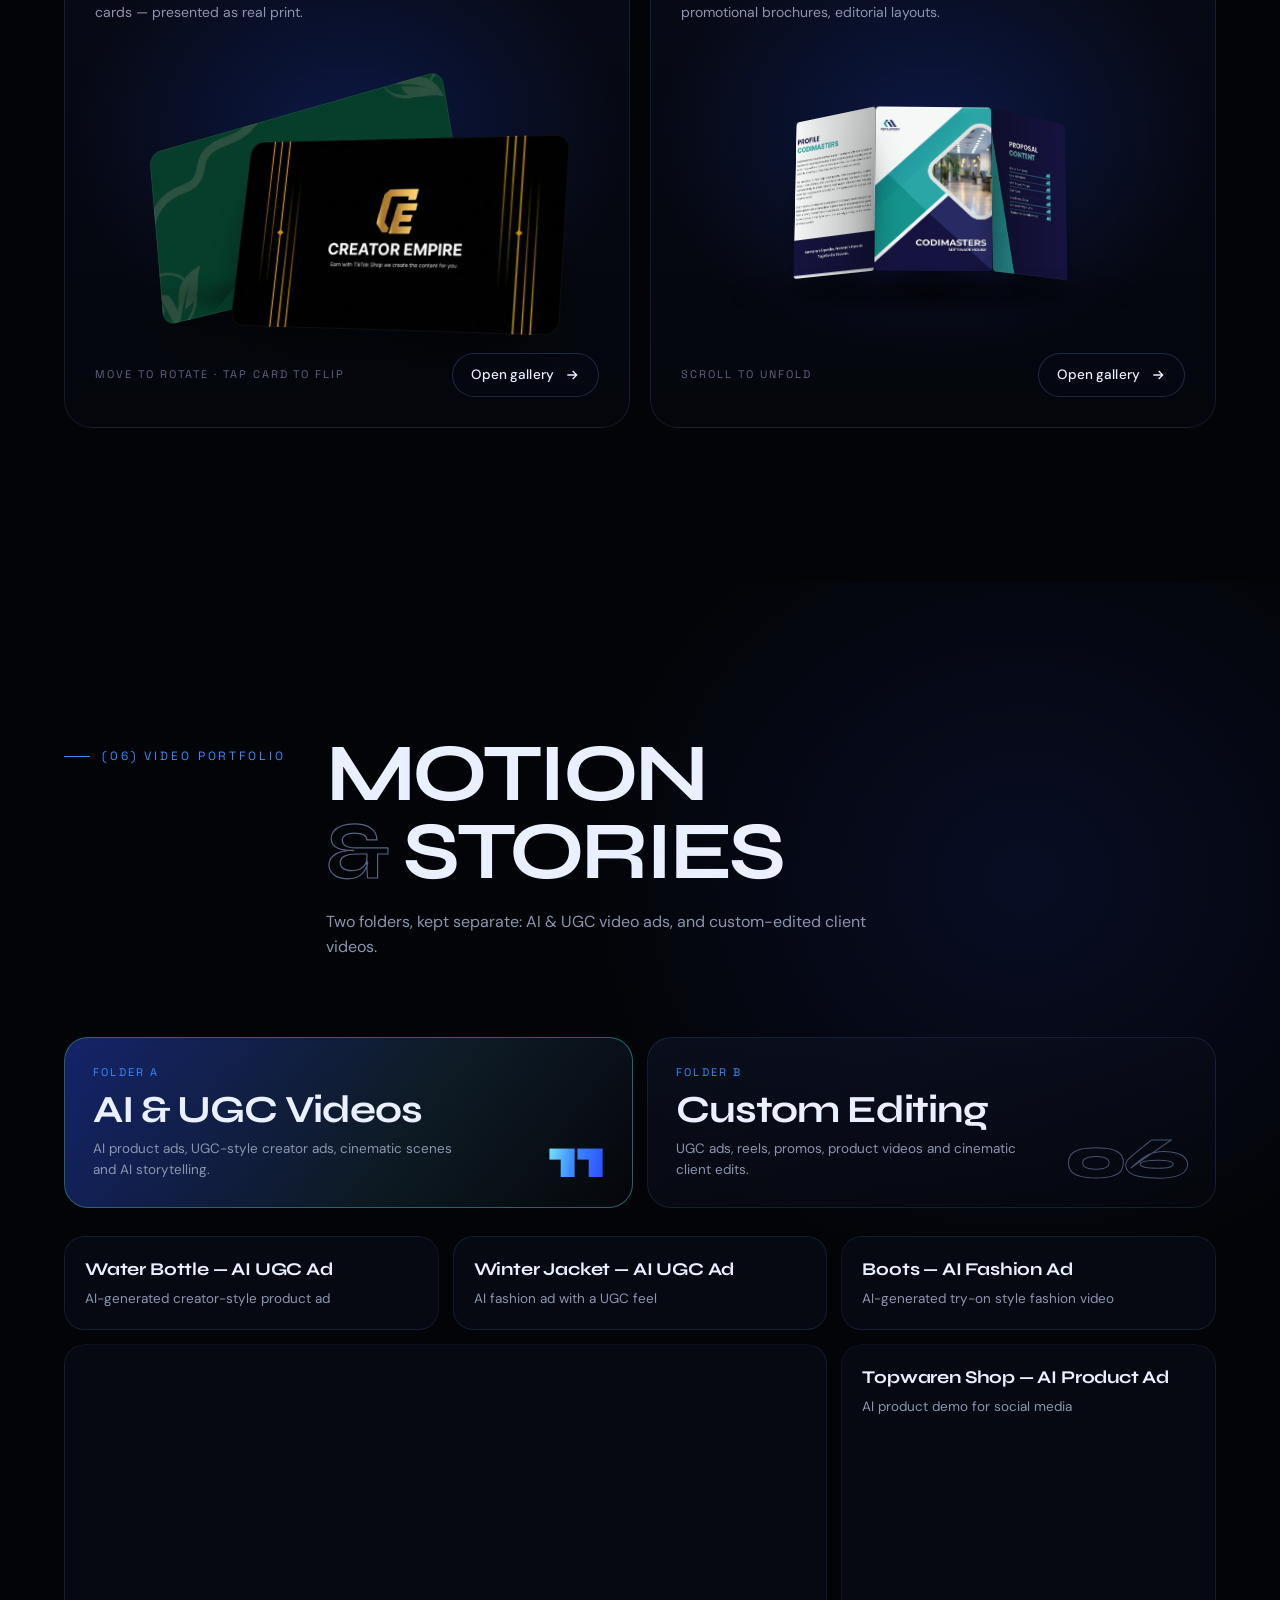
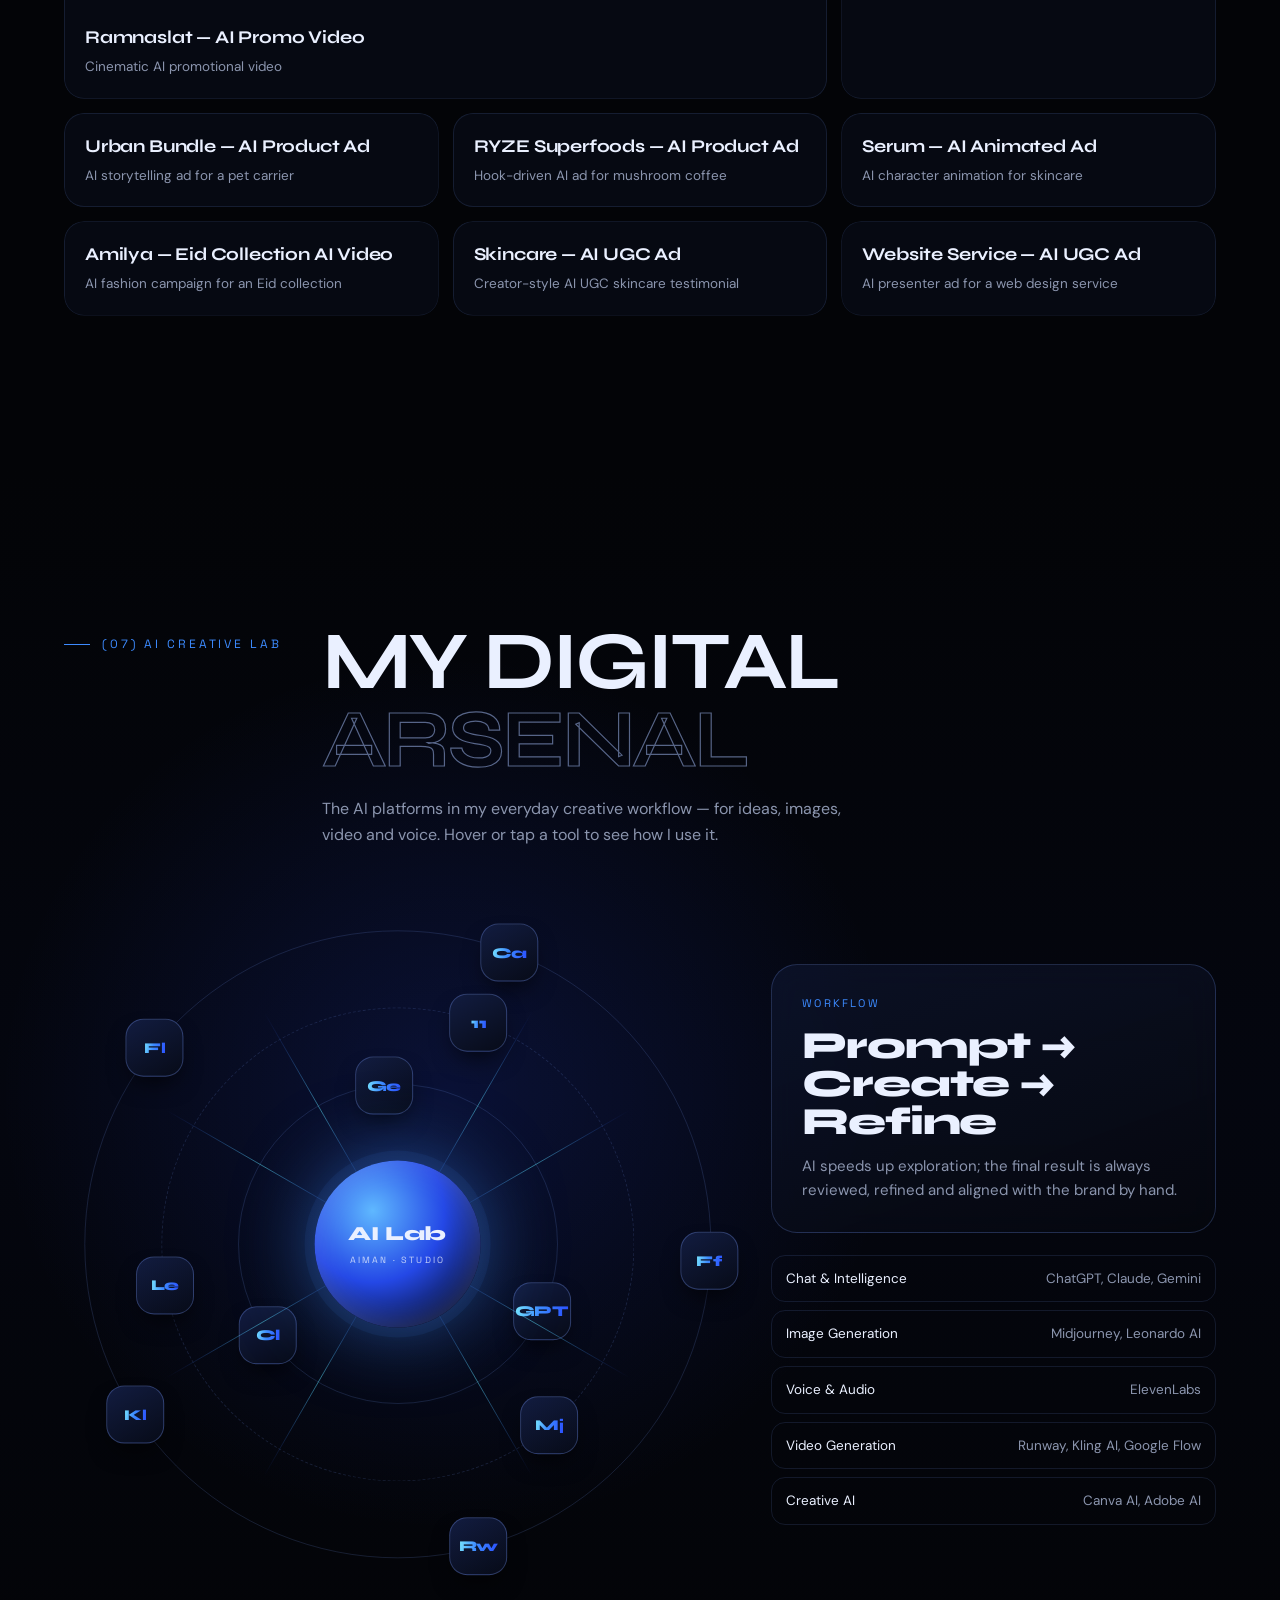
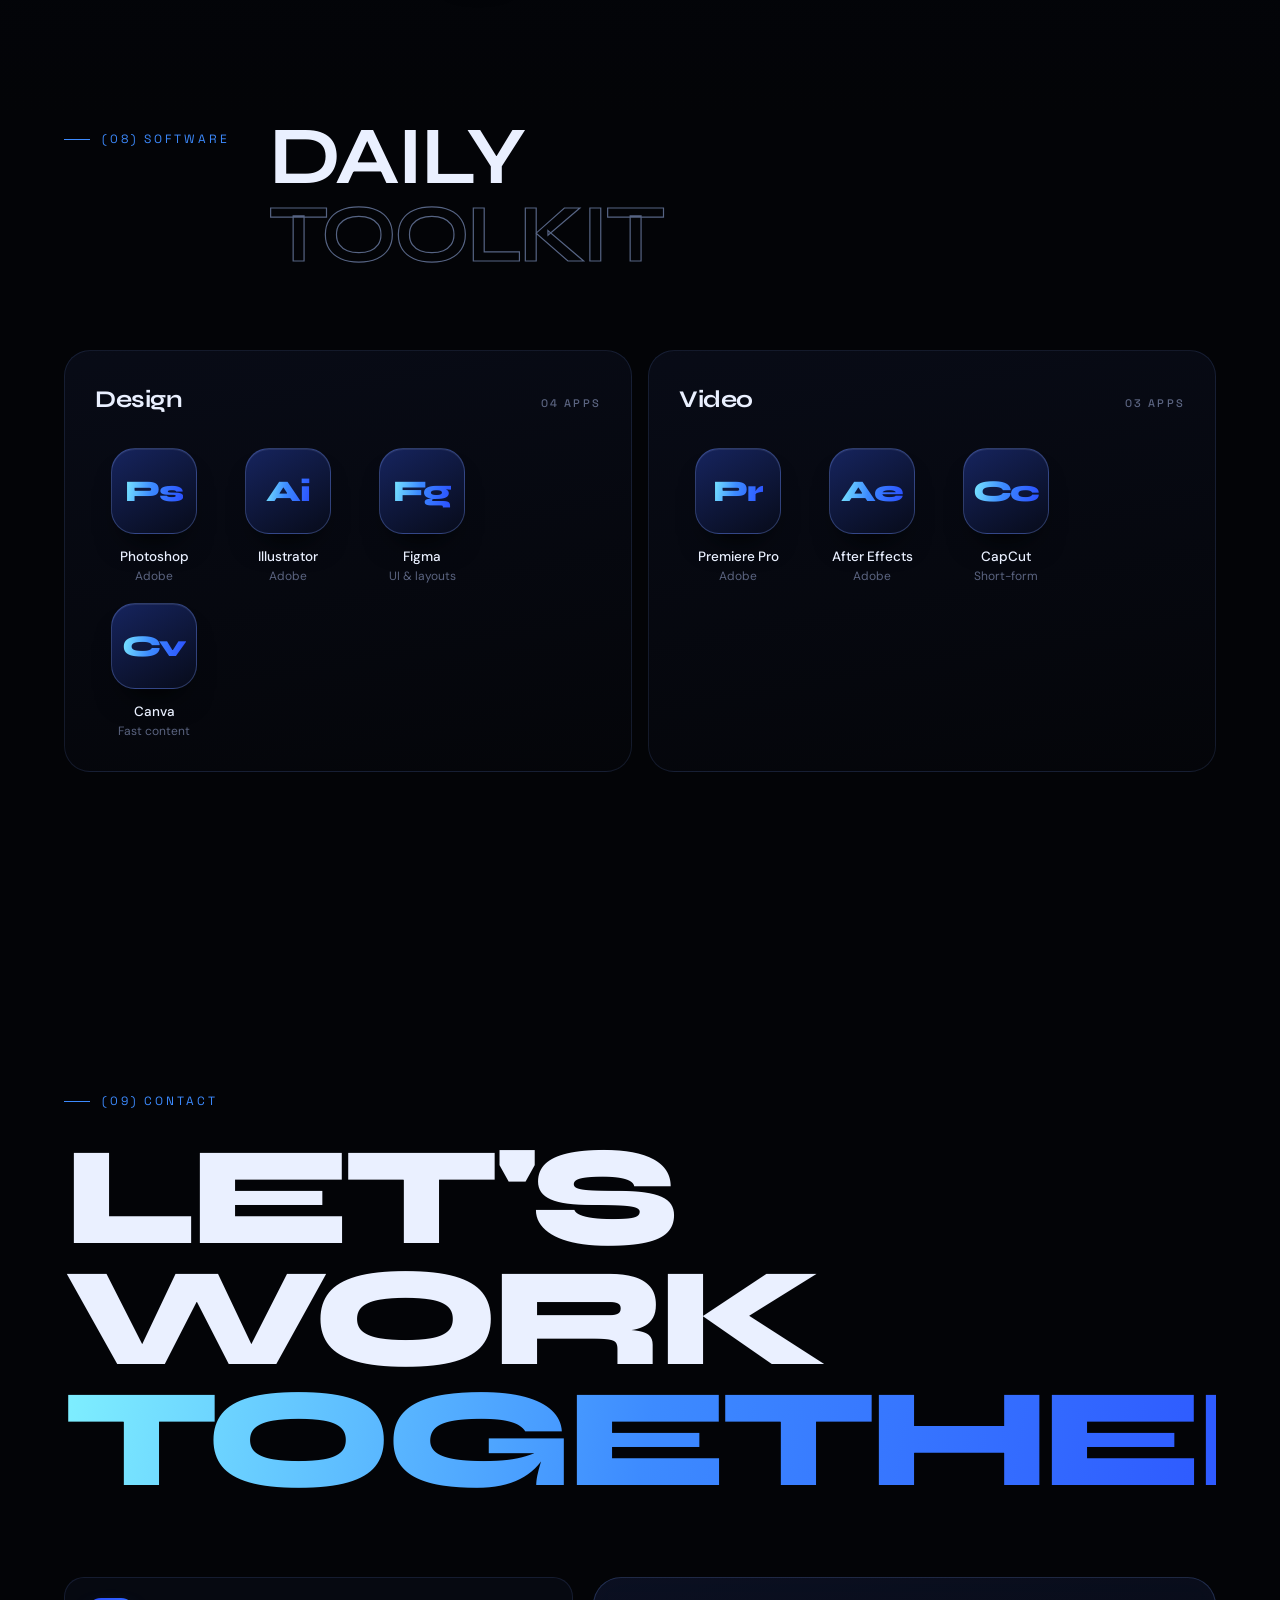
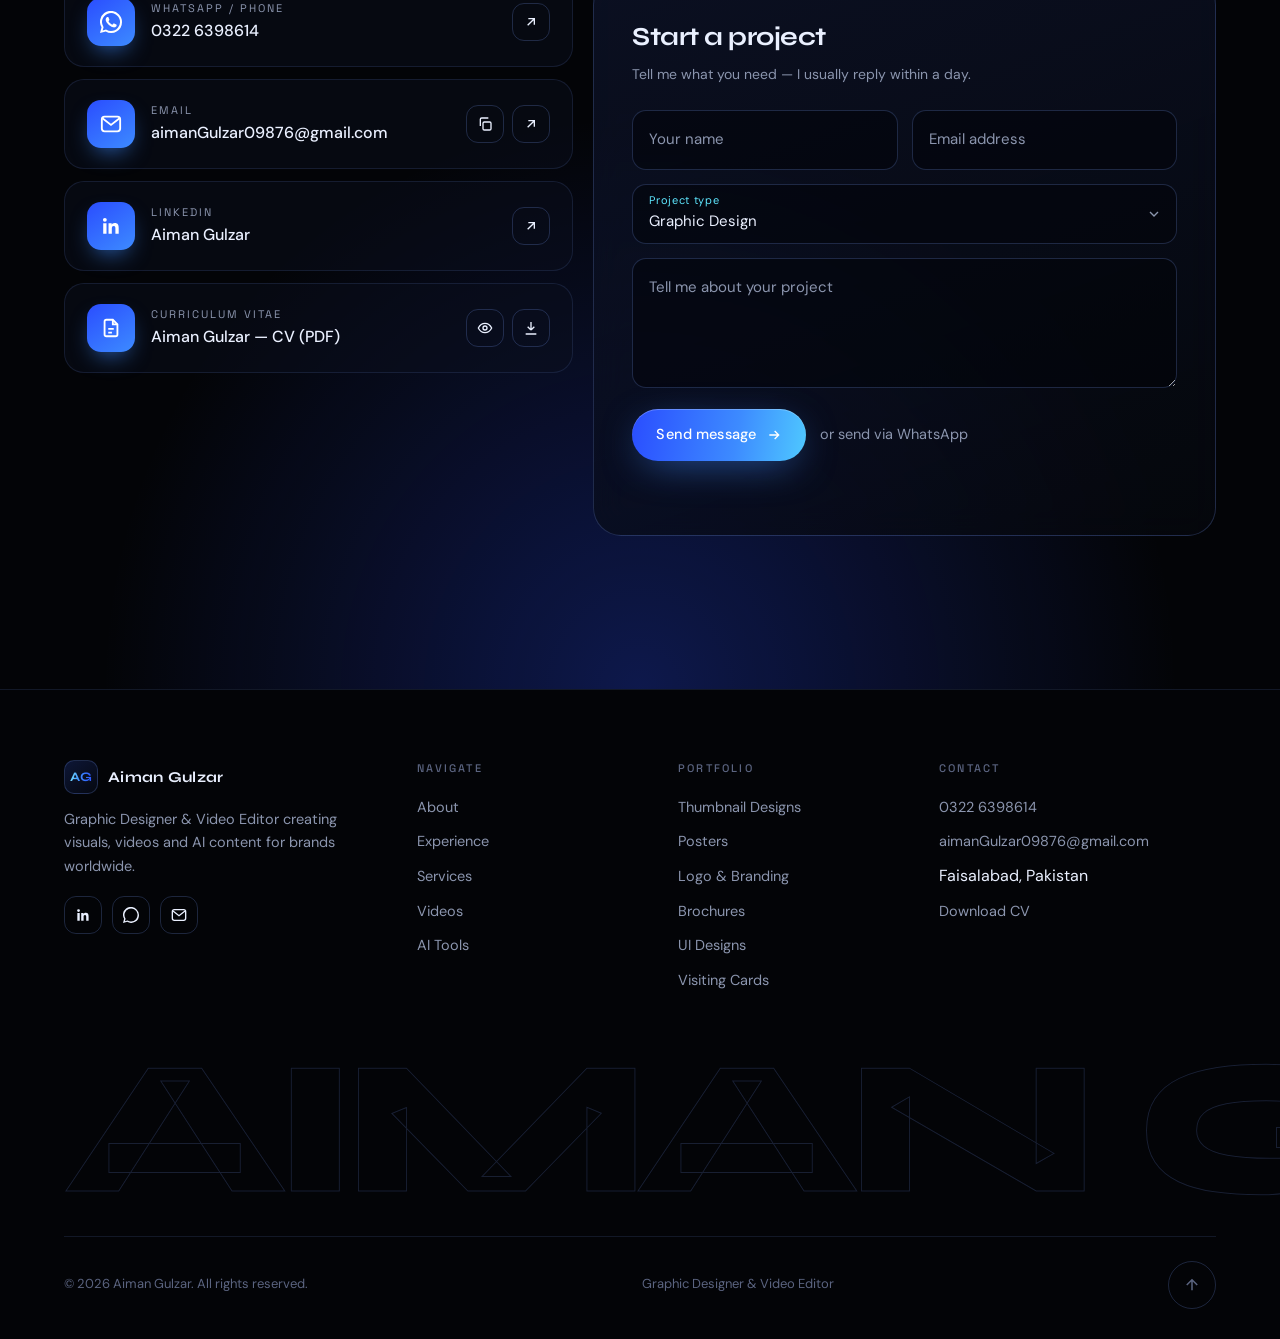
==== commit 29c637c3: "Update index.html" ====
--- a/index.html
+++ b/index.html
@@ -3,13 +3,13 @@
 <head>
 <meta charset="UTF-8">
 <meta name="viewport" content="width=device-width, initial-scale=1, viewport-fit=cover">
-<title>Aiman Bandri — Graphic Designer &amp; Video Editor | Portfolio</title>
-<meta name="description" content="Aiman Bandri is a Graphic Designer and Video Editor from Faisalabad, Pakistan with 4+ years of experience in social media creatives, branding, video editing, UGC ads and AI-generated content.">
-<meta name="keywords" content="Aiman Bandri, graphic designer, video editor, UGC ads, AI video, social media design, branding, Faisalabad, Pakistan">
-<meta name="author" content="Aiman Bandri">
+<title>Aiman Gulzar — Graphic Designer &amp; Video Editor | Portfolio</title>
+<meta name="description" content="Aiman Gulzar is a Graphic Designer and Video Editor from Faisalabad, Pakistan with 4+ years of experience in social media creatives, branding, video editing, UGC ads and AI-generated content.">
+<meta name="keywords" content="Aiman Gulzar, graphic designer, video editor, UGC ads, AI video, social media design, branding, Faisalabad, Pakistan">
+<meta name="author" content="Aiman Gulzar">
 <meta name="theme-color" content="#030407">
 <meta property="og:type" content="website">
-<meta property="og:title" content="Aiman Bandri — Graphic Designer & Video Editor">
+<meta property="og:title" content="Aiman Gulzar — Graphic Designer & Video Editor">
 <meta property="og:description" content="Graphics, video editing, UGC ads and AI-generated content. 4+ years of creative work for agencies, software houses and international clients.">
 <meta name="twitter:card" content="summary_large_image">
 <link rel="preconnect" href="https://fonts.googleapis.com">
@@ -17,7 +17,7 @@
 <link href="https://fonts.googleapis.com/css2?family=DM+Sans:opsz,wght@9..40,300;9..40,400;9..40,500;9..40,700&family=Space+Grotesk:wght@400;500;600&family=Syne:wght@500;600;700;800&display=swap" rel="stylesheet">
 <link rel="icon" href="data:image/svg+xml,%3Csvg xmlns='http://www.w3.org/2000/svg' viewBox='0 0 64 64'%3E%3Cdefs%3E%3ClinearGradient id='g' x1='0' y1='0' x2='1' y2='1'%3E%3Cstop offset='0' stop-color='%235ee7ff'/%3E%3Cstop offset='1' stop-color='%232a4dff'/%3E%3C/linearGradient%3E%3C/defs%3E%3Crect width='64' height='64' rx='16' fill='%23050810'/%3E%3Ctext x='32' y='42' font-family='Arial Black,Arial' font-weight='900' font-size='26' text-anchor='middle' fill='url(%23g)'%3EAG%3C/text%3E%3C/svg%3E">
 <script type="application/ld+json">
-{"@context":"https://schema.org","@type":"Person","name":"Aiman Bandri","jobTitle":"Graphic Designer & Video Editor","email":"mailto:aimanBandri09876@gmail.com","telephone":"+923226398614","address":{"@type":"PostalAddress","addressLocality":"Faisalabad","addressCountry":"PK"},"sameAs":["https://www.linkedin.com/in/aiman-Bandri-36318a39b/"],"knowsAbout":["Graphic Design","Video Editing","UGC Ads","AI-generated content","Social media design","Branding"]}
+{"@context":"https://schema.org","@type":"Person","name":"Aiman Gulzar","jobTitle":"Graphic Designer & Video Editor","email":"mailto:aimanGulzar09876@gmail.com","telephone":"+923226398614","address":{"@type":"PostalAddress","addressLocality":"Faisalabad","addressCountry":"PK"},"sameAs":["https://www.linkedin.com/in/aiman-Gulzar-36318a39b/"],"knowsAbout":["Graphic Design","Video Editing","UGC Ads","AI-generated content","Social media design","Branding"]}
 </script>
 <link rel="stylesheet" href="css/style.css">
 </head>
@@ -39,9 +39,9 @@
 
 <!-- NAV -->
 <header class="nav" id="nav">
-  <a href="#home" class="logo" aria-label="Aiman Bandri — home">
+  <a href="#home" class="logo" aria-label="Aiman Gulzar — home">
     <span class="logo__mark"><b>AG</b></span>
-    <span class="logo__name">Aiman Bandri</span>
+    <span class="logo__name">Aiman Gulzar</span>
   </a>
   <nav aria-label="Primary">
     <ul class="nav__links" id="navLinks">
@@ -86,9 +86,9 @@
   <div class="wrap">
     <div class="hero__copy">
       <div class="eyebrow h-in"><span class="dot"></span>Available for freelance &amp; full-time projects</div>
-      <h1 class="hero__name" aria-label="Aiman Bandri">
+      <h1 class="hero__name" aria-label="Aiman Gulzar">
         <span class="line"><span class="h-word">Aiman</span></span>
-        <span class="line"><span class="h-word grad-text">Bandri</span></span>
+        <span class="line"><span class="h-word grad-text">Gulzar</span></span>
       </h1>
       <div class="hero__role h-in">
         <span>Graphic Designer</span><i></i><span>Video Editor</span>
@@ -104,7 +104,7 @@
         <a href="#about" class="link-u">About Me</a>
         <button class="link-u" data-cv="download">
           <svg width="15" height="15" viewBox="0 0 24 24" fill="none" stroke="currentColor" stroke-width="2"><path d="M12 3v12m0 0-5-5m5 5 5-5M4 21h16"/></svg>Download My CV</button>
-        <a href="https://www.linkedin.com/in/aiman-Bandri-36318a39b/" target="_blank" rel="noopener" class="link-u">LinkedIn ↗</a>
+        <a href="https://www.linkedin.com/in/aiman-Gulzar-36318a39b/" target="_blank" rel="noopener" class="link-u">LinkedIn ↗</a>
       </div>
     </div>
 
@@ -113,7 +113,7 @@
       <div class="ring ring--2" aria-hidden="true"></div>
       <div class="ring ring--1" aria-hidden="true"></div>
       <div class="portrait" id="portrait" data-depth="0.05">
-        <img id="portraitImg" src="images/portrait.webp" width="688" height="1205" alt="Portrait of Aiman Bandri, graphic designer and video editor" fetchpriority="high">
+        <img id="portraitImg" src="images/portrait.webp" width="688" height="1205" alt="Portrait of Aiman Gulzar, graphic designer and video editor" fetchpriority="high">
       </div>
 
       <div class="float f4" data-depth="0.6" aria-hidden="true"><div class="cube"><i></i><i></i><i></i><i></i><i></i><i></i></div></div>
@@ -155,7 +155,7 @@
         <div class="about__sticky">
           <div class="arch" id="arch" data-reveal>
             <img id="aboutImg" alt="" aria-hidden="true">
-            <div class="arch__label"><span>Aiman Bandri</span><span>Est. creative · 4+ yrs</span></div>
+            <div class="arch__label"><span>Aiman Gulzar</span><span>Est. creative · 4+ yrs</span></div>
           </div>
           <div class="about__facts" data-reveal>
             <div class="fact"><span>Based in</span>Faisalabad, Pakistan</div>
@@ -167,7 +167,7 @@
       </aside>
       <div>
         <div class="sec-tag" style="margin-bottom:28px">(01) About me</div>
-        <h2 id="about-title" class="sr-only">About Aiman Bandri</h2>
+        <h2 id="about-title" class="sr-only">About Aiman Gulzar</h2>
         <p class="statement" id="statement">I'm a <span class="k">Graphic Designer</span> and <span class="k">Video Editor</span> with 4 years of experience working with agencies, software houses, and freelance clients. I specialize in high-quality graphics, video editing, <span class="k">UGC ads</span>, <span class="k">AI-generated content</span> and social media creatives.</p>
         <p class="about__p" data-reveal>I'm experienced with <b>industry-standard tools</b> and <b>modern AI platforms</b>. I focus on delivering creative, professional and high-quality content that helps brands grow and achieve their marketing goals — with clear storytelling, brand consistency and on-time delivery.</p>
         <div class="pillars">
@@ -481,20 +481,20 @@
         </a>
         <div class="cway" data-reveal>
           <span class="cway__ic"><svg viewBox="0 0 24 24" fill="none" stroke="#fff" stroke-width="2"><rect x="2" y="4" width="20" height="16" rx="3"/><path d="m3 6 9 7 9-7"/></svg></span>
-          <span><small>Email</small><b>aimanBandri09876@gmail.com</b></span>
+          <span><small>Email</small><b>aimanGulzar09876@gmail.com</b></span>
           <span class="cway__act">
             <button class="icon-btn" id="copyEmail" aria-label="Copy email address"><svg viewBox="0 0 24 24" fill="none" stroke="currentColor" stroke-width="2"><rect x="9" y="9" width="12" height="12" rx="2"/><path d="M5 15V5a2 2 0 0 1 2-2h10"/></svg></button>
-            <a class="icon-btn" href="mailto:aimanBandri09876@gmail.com?subject=Project%20enquiry%20from%20your%20portfolio" aria-label="Send an email"><svg viewBox="0 0 24 24" fill="none" stroke="currentColor" stroke-width="2"><path d="M7 17 17 7M8 7h9v9"/></svg></a>
+            <a class="icon-btn" href="mailto:aimanGulzar09876@gmail.com?subject=Project%20enquiry%20from%20your%20portfolio" aria-label="Send an email"><svg viewBox="0 0 24 24" fill="none" stroke="currentColor" stroke-width="2"><path d="M7 17 17 7M8 7h9v9"/></svg></a>
           </span>
         </div>
-        <a class="cway" href="https://www.linkedin.com/in/aiman-Bandri-36318a39b/" target="_blank" rel="noopener" data-reveal>
+        <a class="cway" href="https://www.linkedin.com/in/aiman-Gulzar-36318a39b/" target="_blank" rel="noopener" data-reveal>
           <span class="cway__ic"><svg viewBox="0 0 24 24" fill="#fff"><path d="M20.4 20.5h-3.6v-5.6c0-1.3 0-3-1.8-3s-2.1 1.4-2.1 2.9v5.7H9.3V9h3.4v1.6c.5-.9 1.6-1.8 3.4-1.8 3.6 0 4.3 2.4 4.3 5.5v6.2zM5.3 7.4a2.1 2.1 0 1 1 0-4.2 2.1 2.1 0 0 1 0 4.2zM7.1 20.5H3.5V9h3.6v11.5z"/></svg></span>
-          <span><small>LinkedIn</small><b>Aiman Bandri</b></span>
+          <span><small>LinkedIn</small><b>Aiman Gulzar</b></span>
           <span class="cway__act"><span class="icon-btn" aria-hidden="true"><svg viewBox="0 0 24 24" fill="none" stroke="currentColor" stroke-width="2"><path d="M7 17 17 7M8 7h9v9"/></svg></span></span>
         </a>
         <div class="cway" data-reveal>
           <span class="cway__ic"><svg viewBox="0 0 24 24" fill="none" stroke="#fff" stroke-width="2"><path d="M14 3v5h5"/><path d="M14 3H7a2 2 0 0 0-2 2v14a2 2 0 0 0 2 2h10a2 2 0 0 0 2-2V8z"/><path d="M9 13h6M9 17h4"/></svg></span>
-          <span><small>Curriculum vitae</small><b>Aiman Bandri — CV (PDF)</b></span>
+          <span><small>Curriculum vitae</small><b>Aiman Gulzar — CV (PDF)</b></span>
           <span class="cway__act">
             <button class="icon-btn" data-cv="view" aria-label="View CV"><svg viewBox="0 0 24 24" fill="none" stroke="currentColor" stroke-width="2"><path d="M2 12s3.5-7 10-7 10 7 10 7-3.5 7-10 7S2 12 2 12z"/><circle cx="12" cy="12" r="3"/></svg></button>
             <button class="icon-btn" data-cv="download" aria-label="Download CV"><svg viewBox="0 0 24 24" fill="none" stroke="currentColor" stroke-width="2"><path d="M12 3v12m0 0-5-5m5 5 5-5M4 21h16"/></svg></button>
@@ -540,26 +540,26 @@
   <div class="wrap">
     <div class="footer__grid">
       <div class="footer__brand">
-        <a href="#home" class="logo"><span class="logo__mark"><b>AG</b></span>Aiman Bandri</a>
+        <a href="#home" class="logo"><span class="logo__mark"><b>AG</b></span>Aiman Gulzar</a>
         <p>Graphic Designer &amp; Video Editor creating visuals, videos and AI content for brands worldwide.</p>
         <div class="socials">
-          <a class="icon-btn" href="https://www.linkedin.com/in/aiman-Bandri-36318a39b/" target="_blank" rel="noopener" aria-label="LinkedIn"><svg viewBox="0 0 24 24" fill="currentColor"><path d="M20.4 20.5h-3.6v-5.6c0-1.3 0-3-1.8-3s-2.1 1.4-2.1 2.9v5.7H9.3V9h3.4v1.6c.5-.9 1.6-1.8 3.4-1.8 3.6 0 4.3 2.4 4.3 5.5v6.2zM5.3 7.4a2.1 2.1 0 1 1 0-4.2 2.1 2.1 0 0 1 0 4.2zM7.1 20.5H3.5V9h3.6v11.5z"/></svg></a>
+          <a class="icon-btn" href="https://www.linkedin.com/in/aiman-Gulzar-36318a39b/" target="_blank" rel="noopener" aria-label="LinkedIn"><svg viewBox="0 0 24 24" fill="currentColor"><path d="M20.4 20.5h-3.6v-5.6c0-1.3 0-3-1.8-3s-2.1 1.4-2.1 2.9v5.7H9.3V9h3.4v1.6c.5-.9 1.6-1.8 3.4-1.8 3.6 0 4.3 2.4 4.3 5.5v6.2zM5.3 7.4a2.1 2.1 0 1 1 0-4.2 2.1 2.1 0 0 1 0 4.2zM7.1 20.5H3.5V9h3.6v11.5z"/></svg></a>
           <a class="icon-btn" href="https://wa.me/923226398614" target="_blank" rel="noopener" aria-label="WhatsApp"><svg viewBox="0 0 24 24" fill="currentColor"><path d="M12 21.8c-1.8 0-3.5-.5-5-1.4l-.4-.2-3.7 1 1-3.6-.2-.4A9.8 9.8 0 1 1 12 21.8zm8.4-18.2A11.8 11.8 0 0 0 1.7 17.8L0 24l6.3-1.7A11.8 11.8 0 0 0 24 12a11.7 11.7 0 0 0-3.6-8.4z"/></svg></a>
-          <a class="icon-btn" href="mailto:aimanBandri09876@gmail.com" aria-label="Email"><svg viewBox="0 0 24 24" fill="none" stroke="currentColor" stroke-width="2"><rect x="2" y="4" width="20" height="16" rx="3"/><path d="m3 6 9 7 9-7"/></svg></a>
+          <a class="icon-btn" href="mailto:aimanGulzar09876@gmail.com" aria-label="Email"><svg viewBox="0 0 24 24" fill="none" stroke="currentColor" stroke-width="2"><rect x="2" y="4" width="20" height="16" rx="3"/><path d="m3 6 9 7 9-7"/></svg></a>
         </div>
       </div>
       <div><h4>Navigate</h4><ul><li><a href="#about">About</a></li><li><a href="#experience">Experience</a></li><li><a href="#services">Services</a></li><li><a href="#videos">Videos</a></li><li><a href="#ai-lab">AI Tools</a></li></ul></div>
       <div><h4>Portfolio</h4><ul id="footCats"></ul></div>
       <div><h4>Contact</h4><ul>
         <li><a href="https://wa.me/923226398614" target="_blank" rel="noopener">0322 6398614</a></li>
-        <li><a href="mailto:aimanBandri09876@gmail.com">aimanBandri09876@gmail.com</a></li>
+        <li><a href="mailto:aimanGulzar09876@gmail.com">aimanGulzar09876@gmail.com</a></li>
         <li>Faisalabad, Pakistan</li>
         <li><button data-cv="download">Download CV</button></li>
       </ul></div>
     </div>
-    <div class="footer__big" aria-hidden="true">AIMAN Bandri</div>
+    <div class="footer__big" aria-hidden="true">AIMAN Gulzar</div>
     <div class="footer__bar">
-      <span>© <span id="yr"></span> Aiman Bandri. All rights reserved.</span>
+      <span>© <span id="yr"></span> Aiman Gulzar. All rights reserved.</span>
       <span>Graphic Designer &amp; Video Editor</span>
       <button class="totop" id="toTop" aria-label="Back to top"><svg viewBox="0 0 24 24" fill="none" stroke="currentColor" stroke-width="2"><path d="M12 19V5M5 12l7-7 7 7"/></svg></button>
     </div>
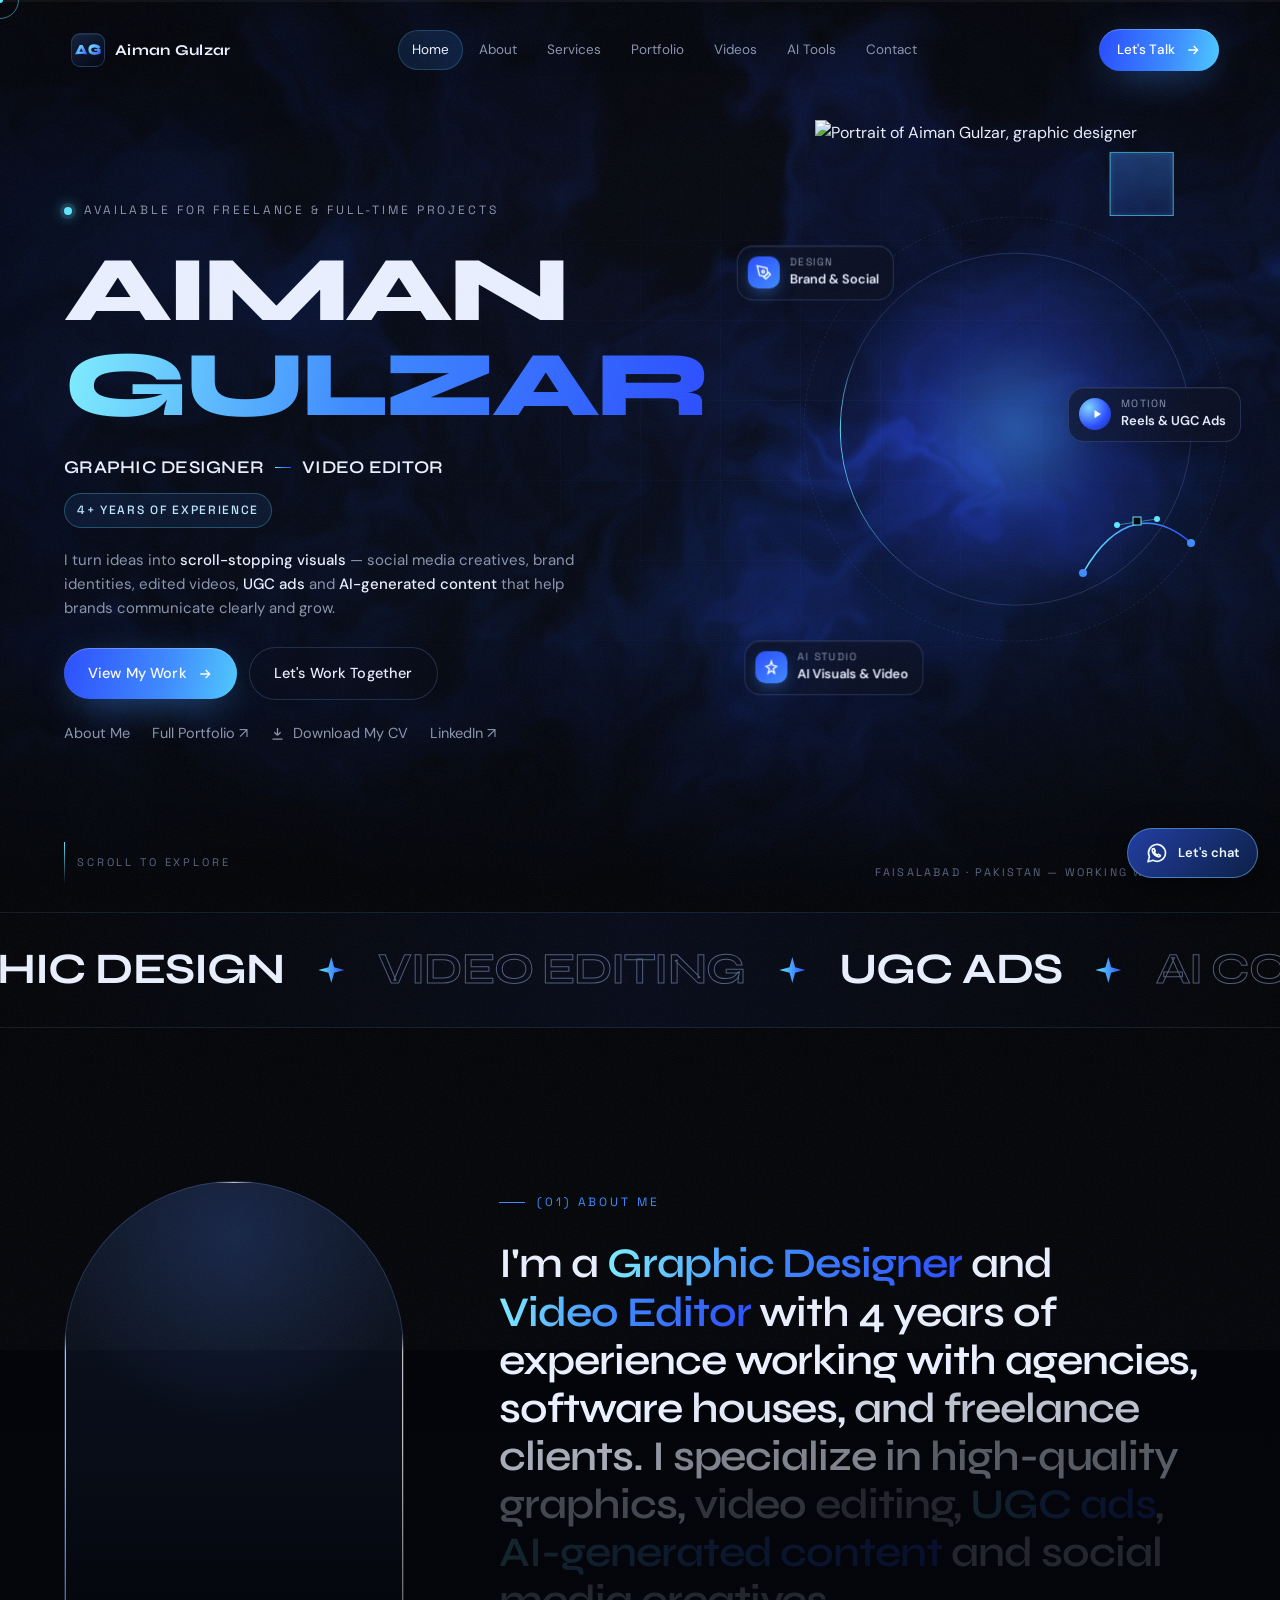
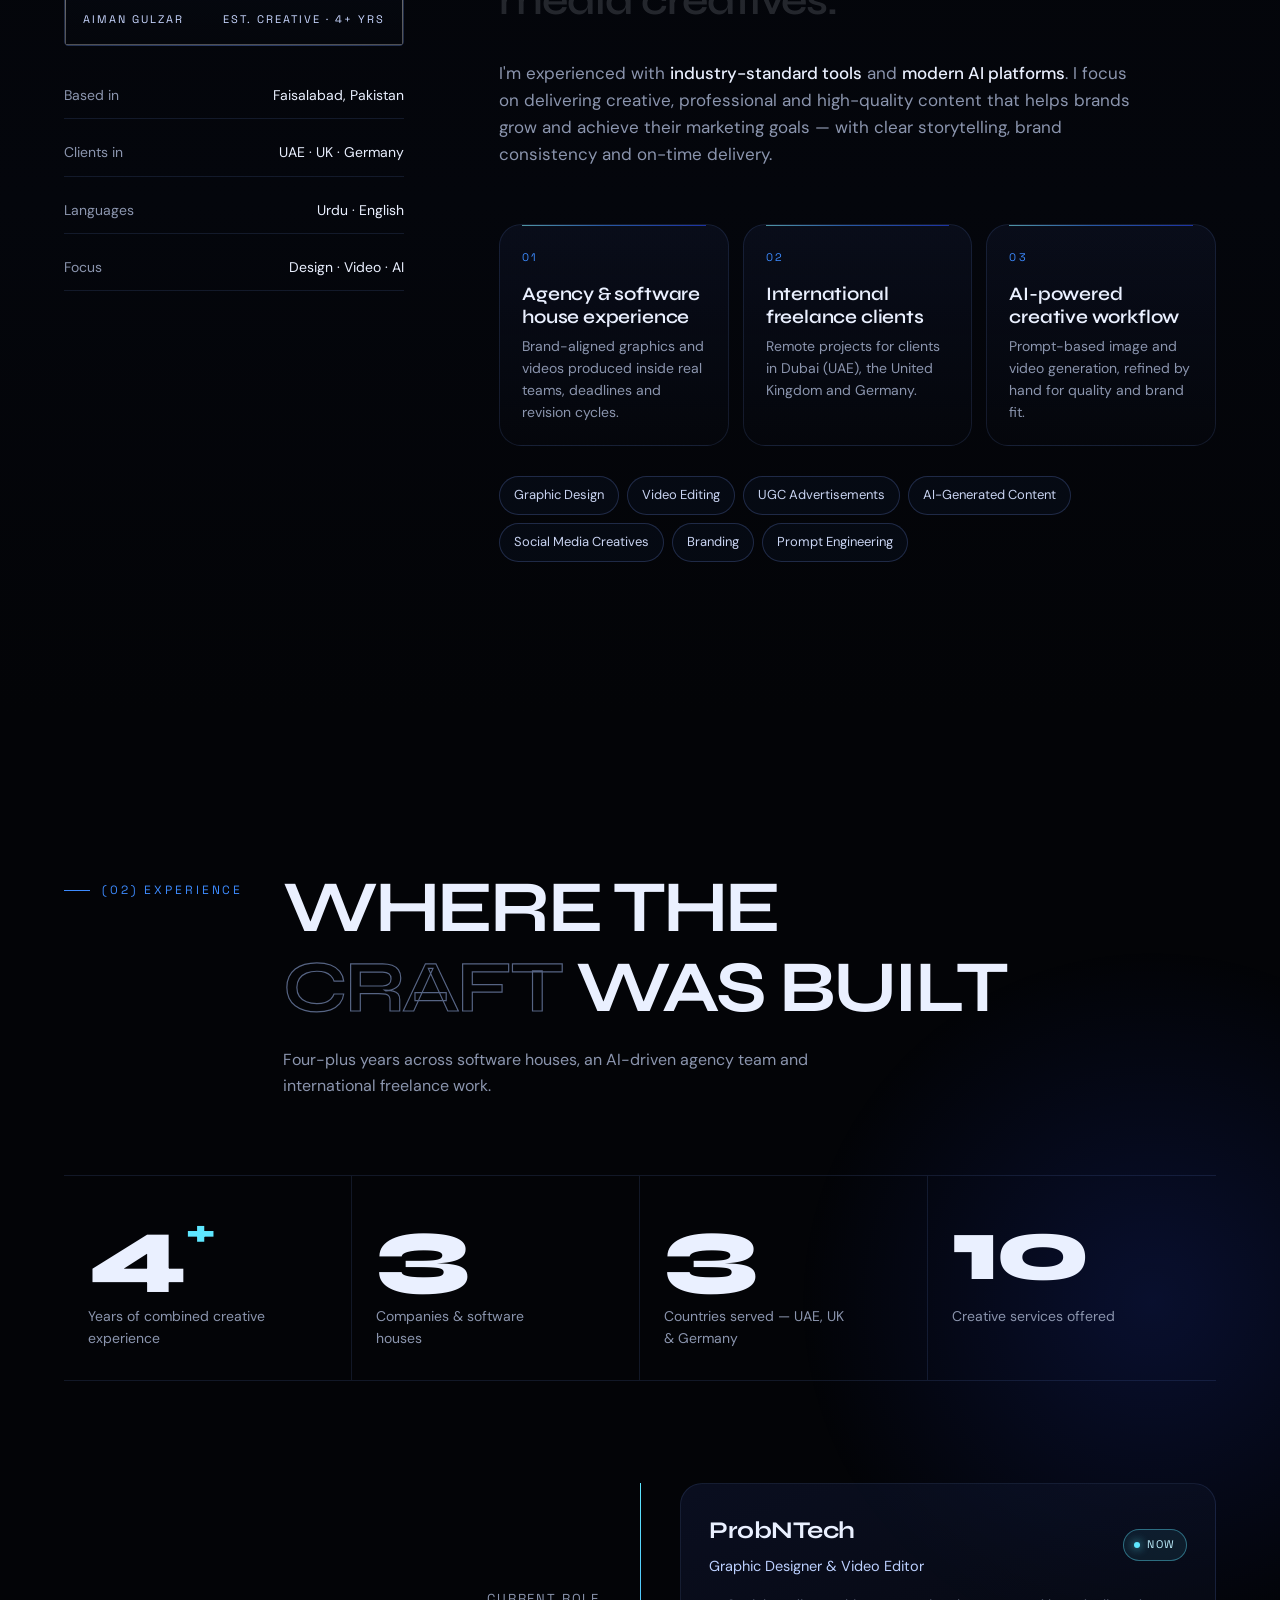
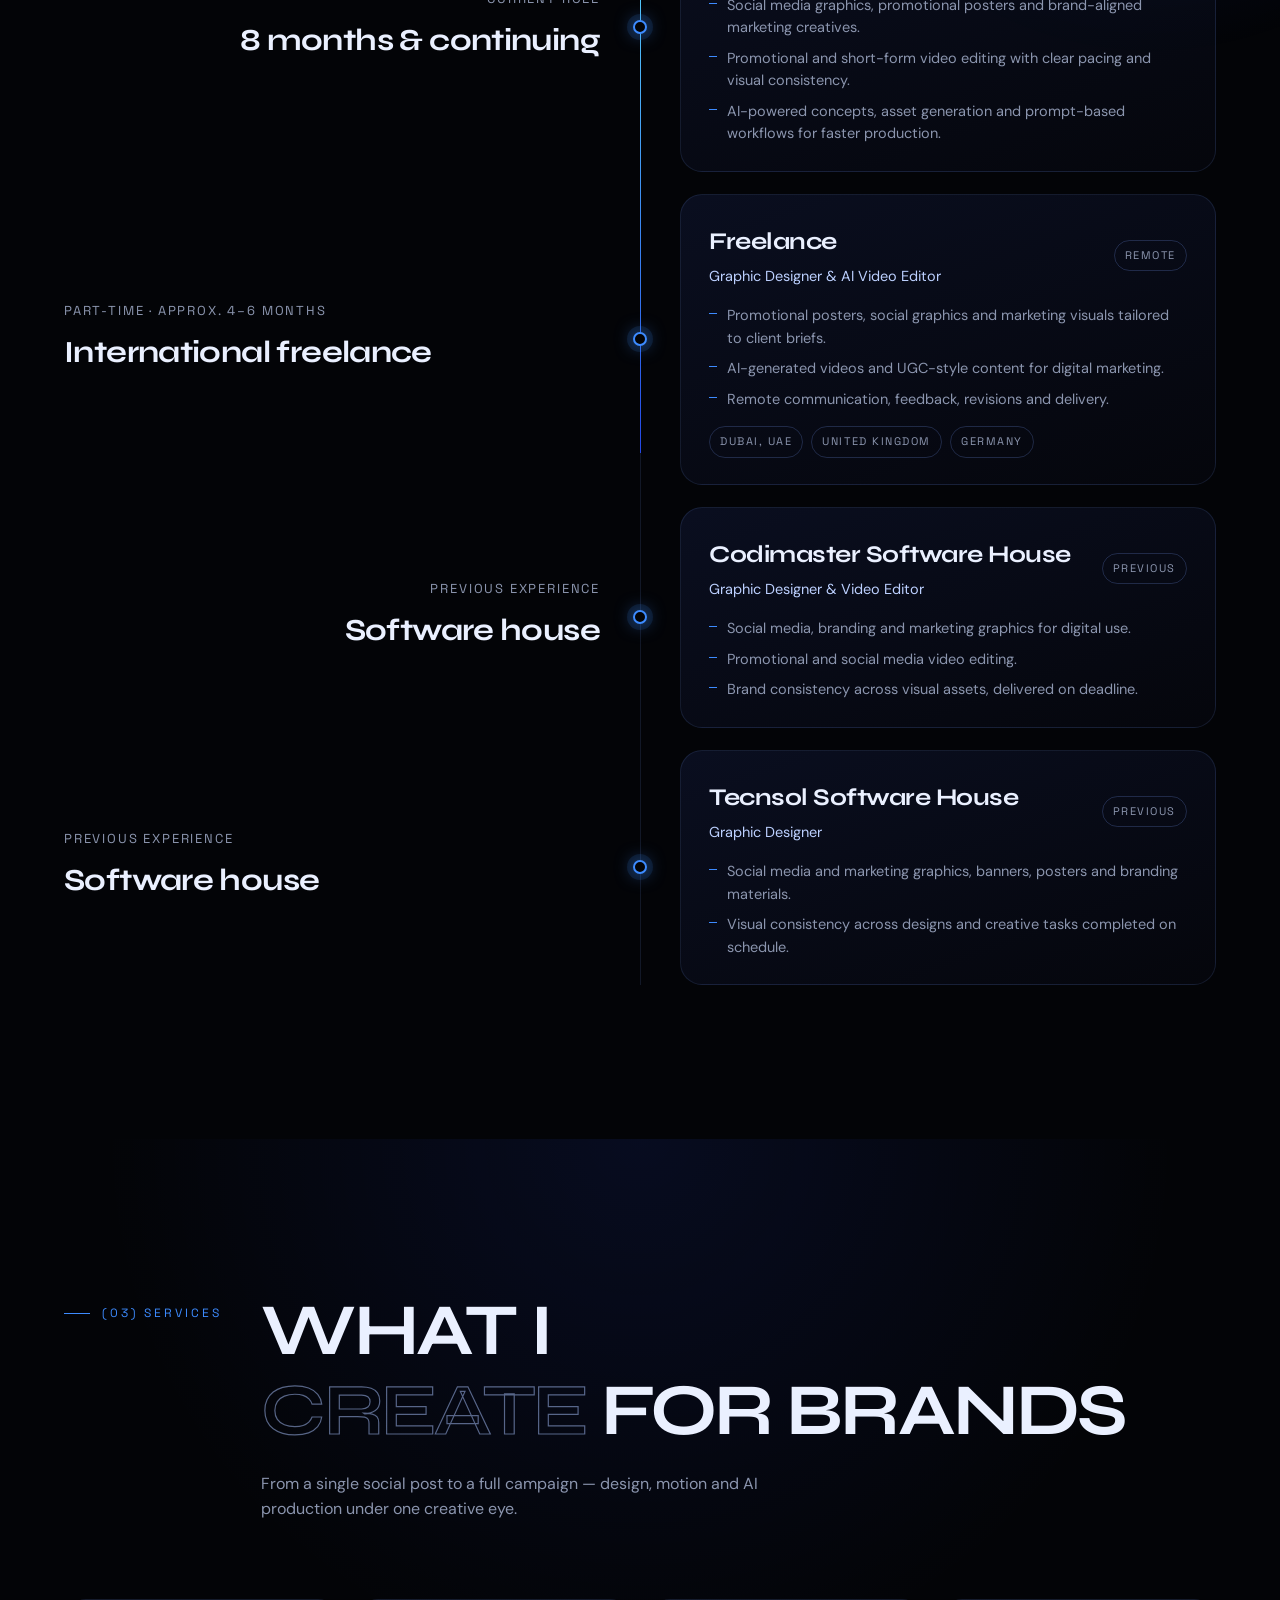
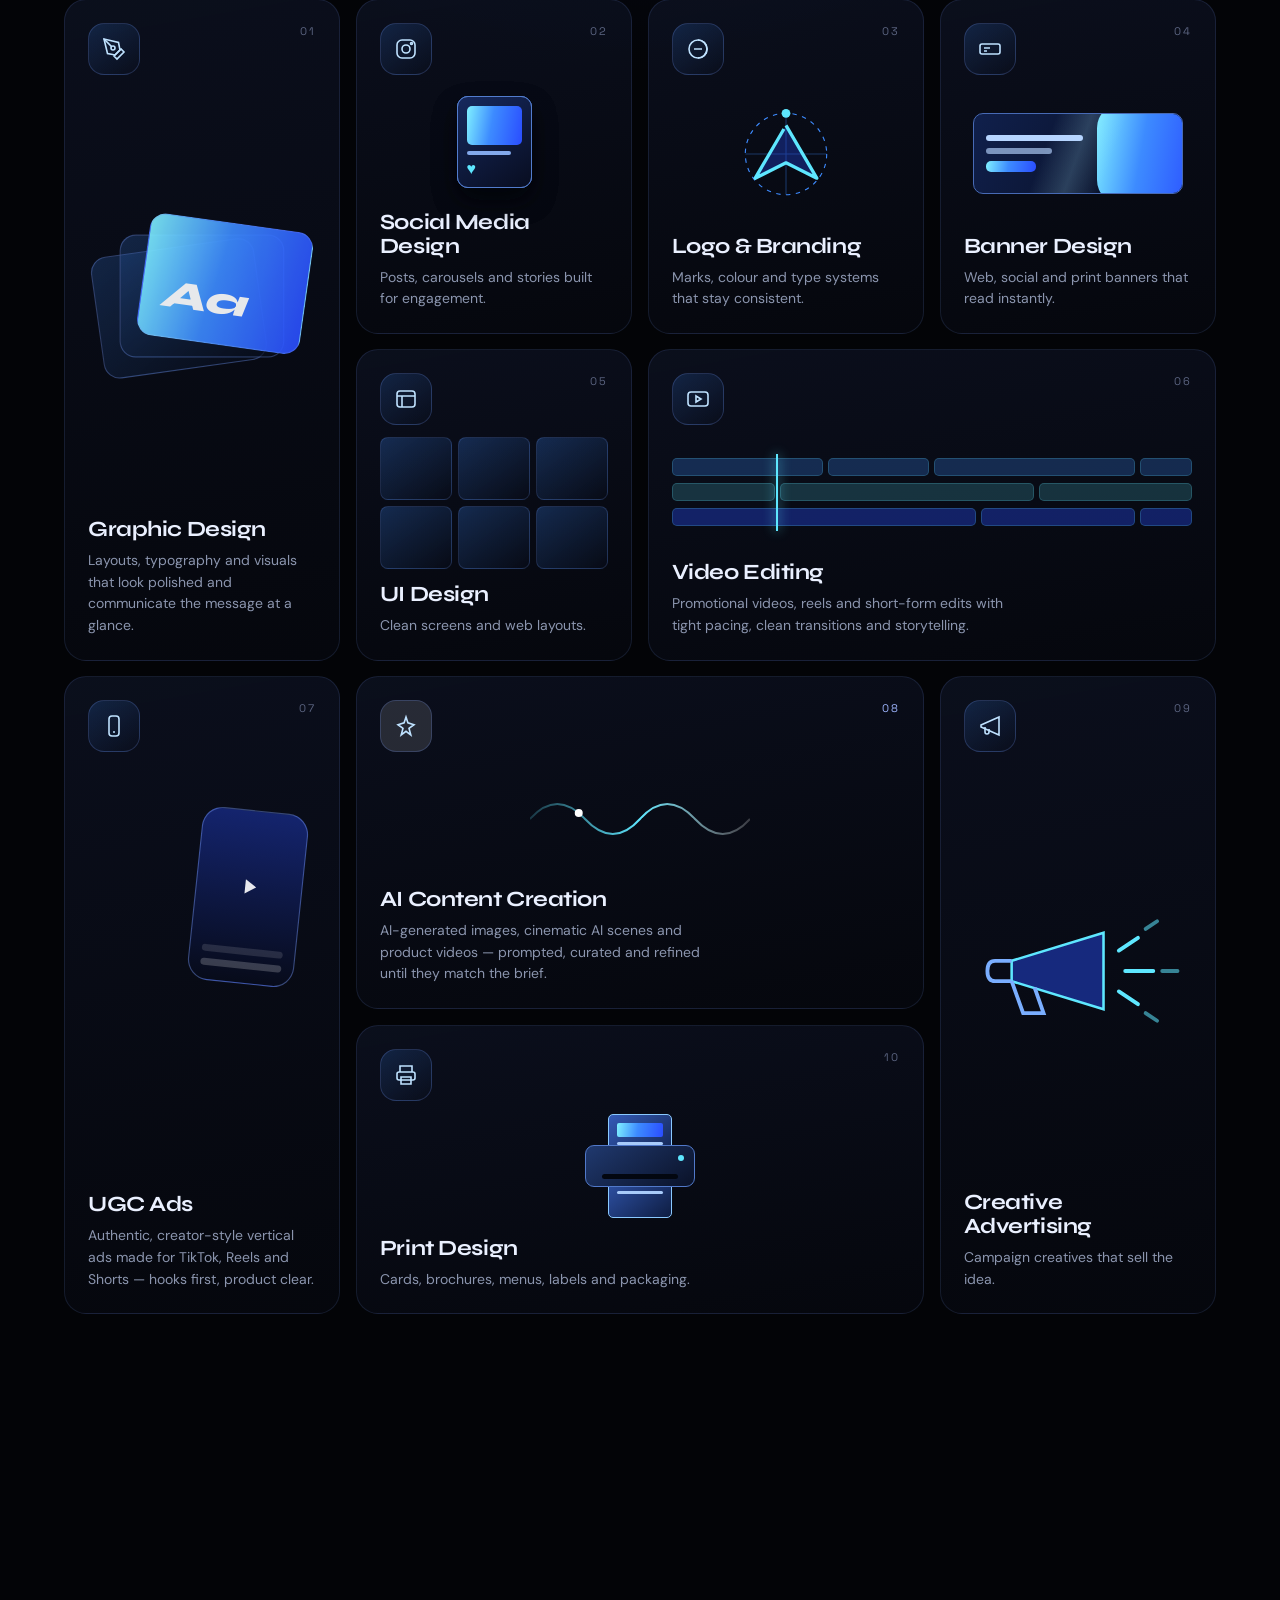
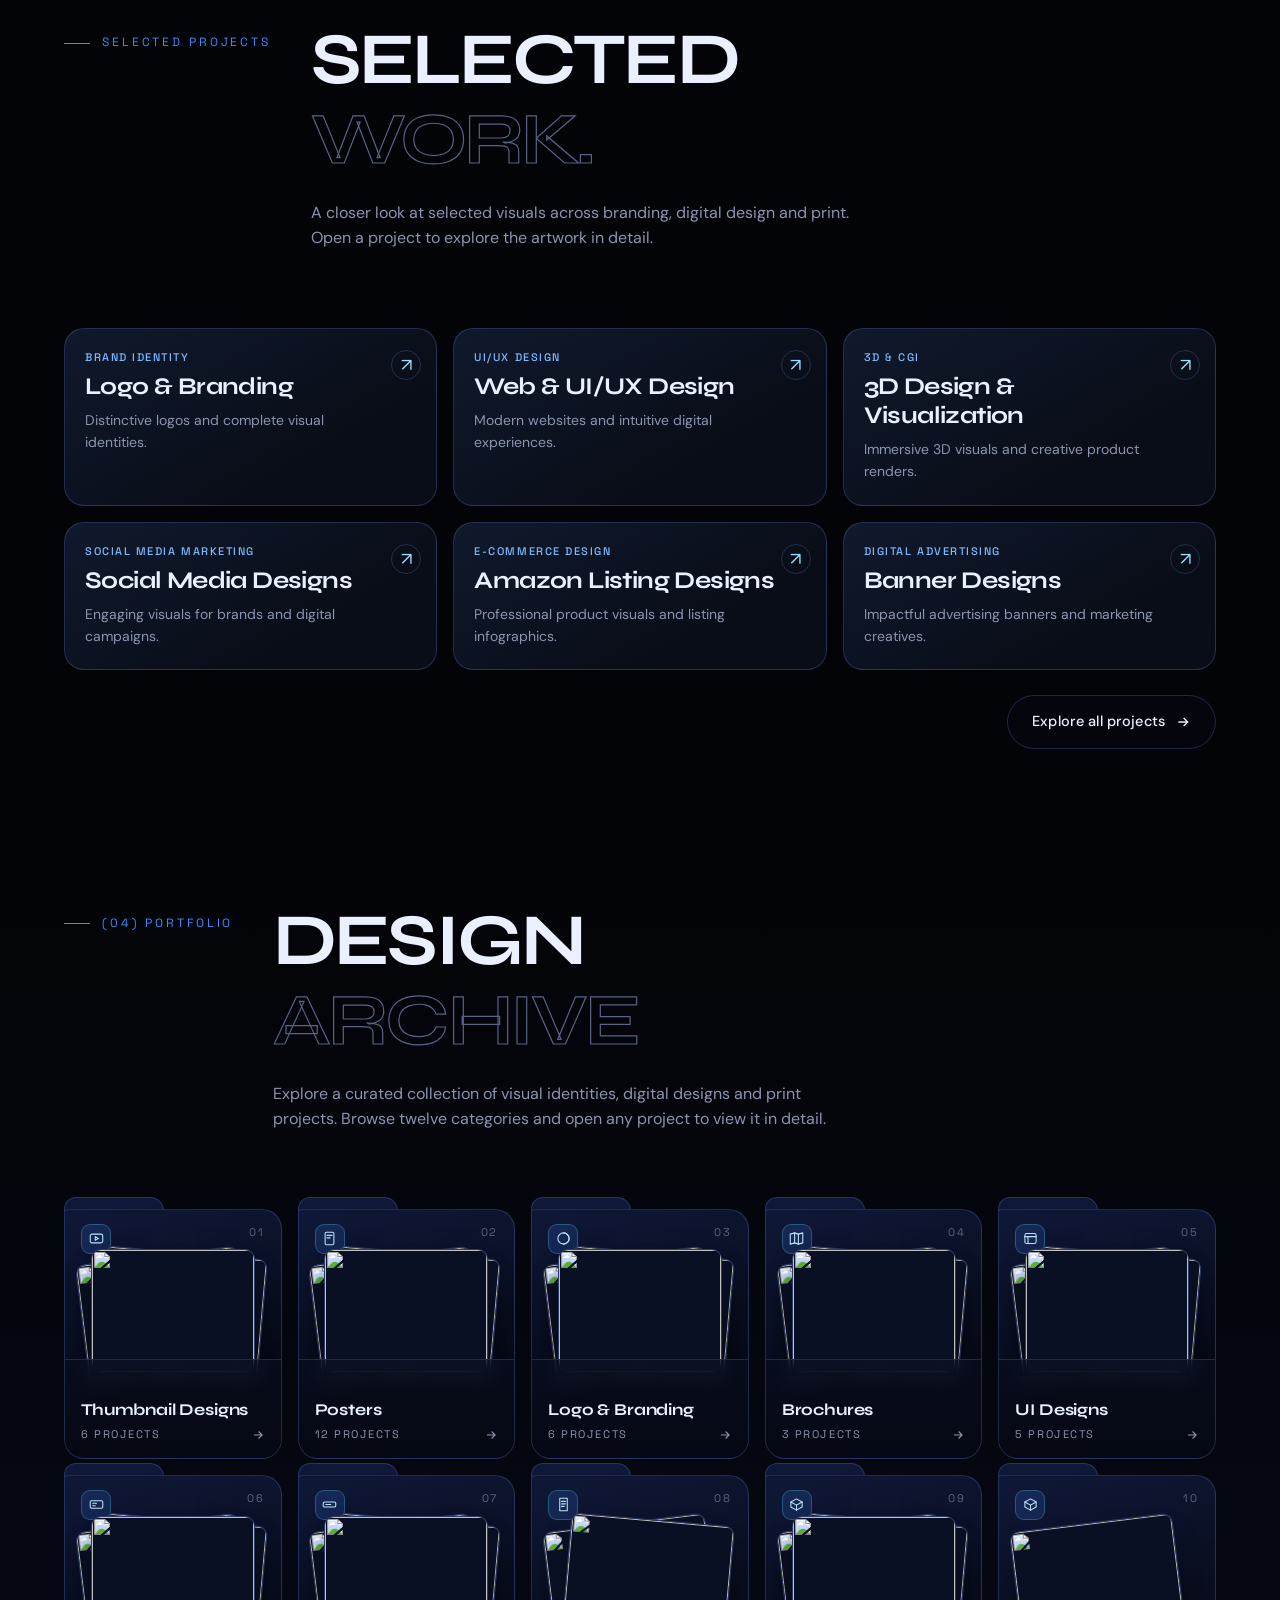
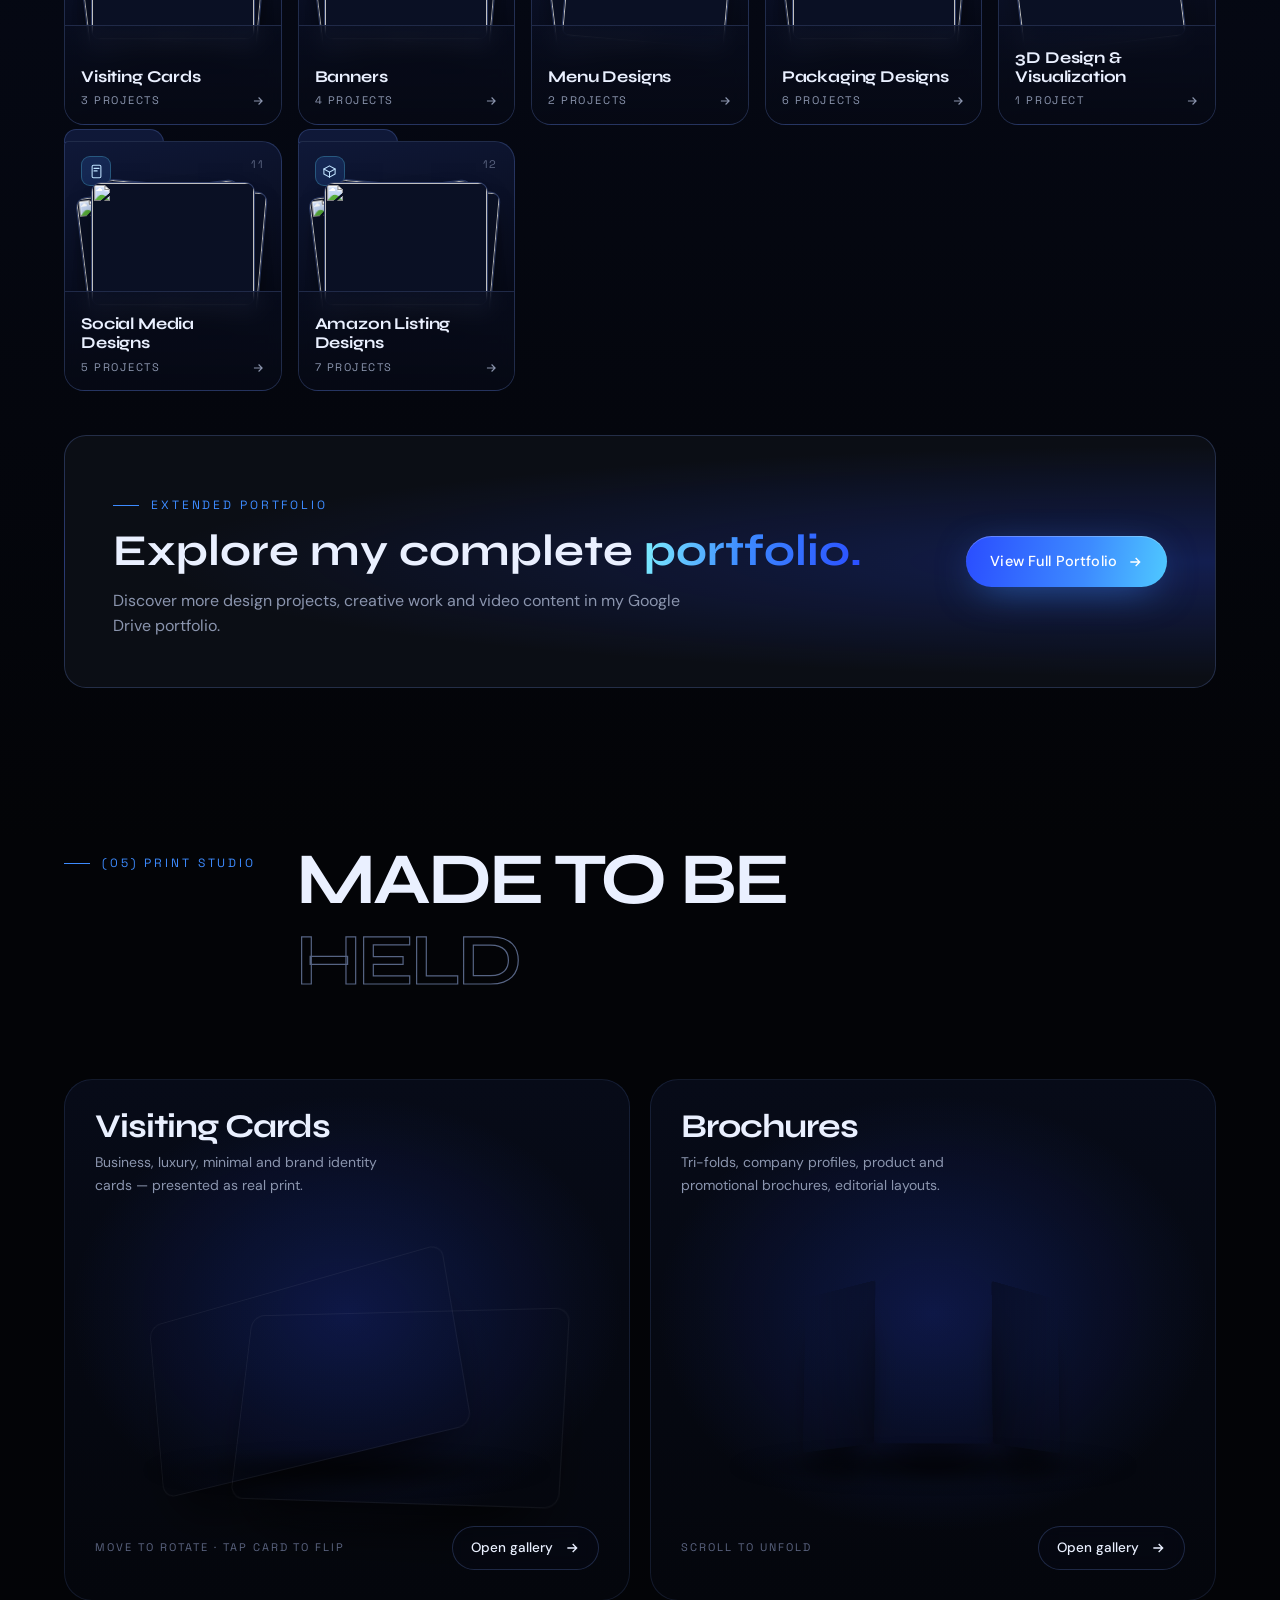
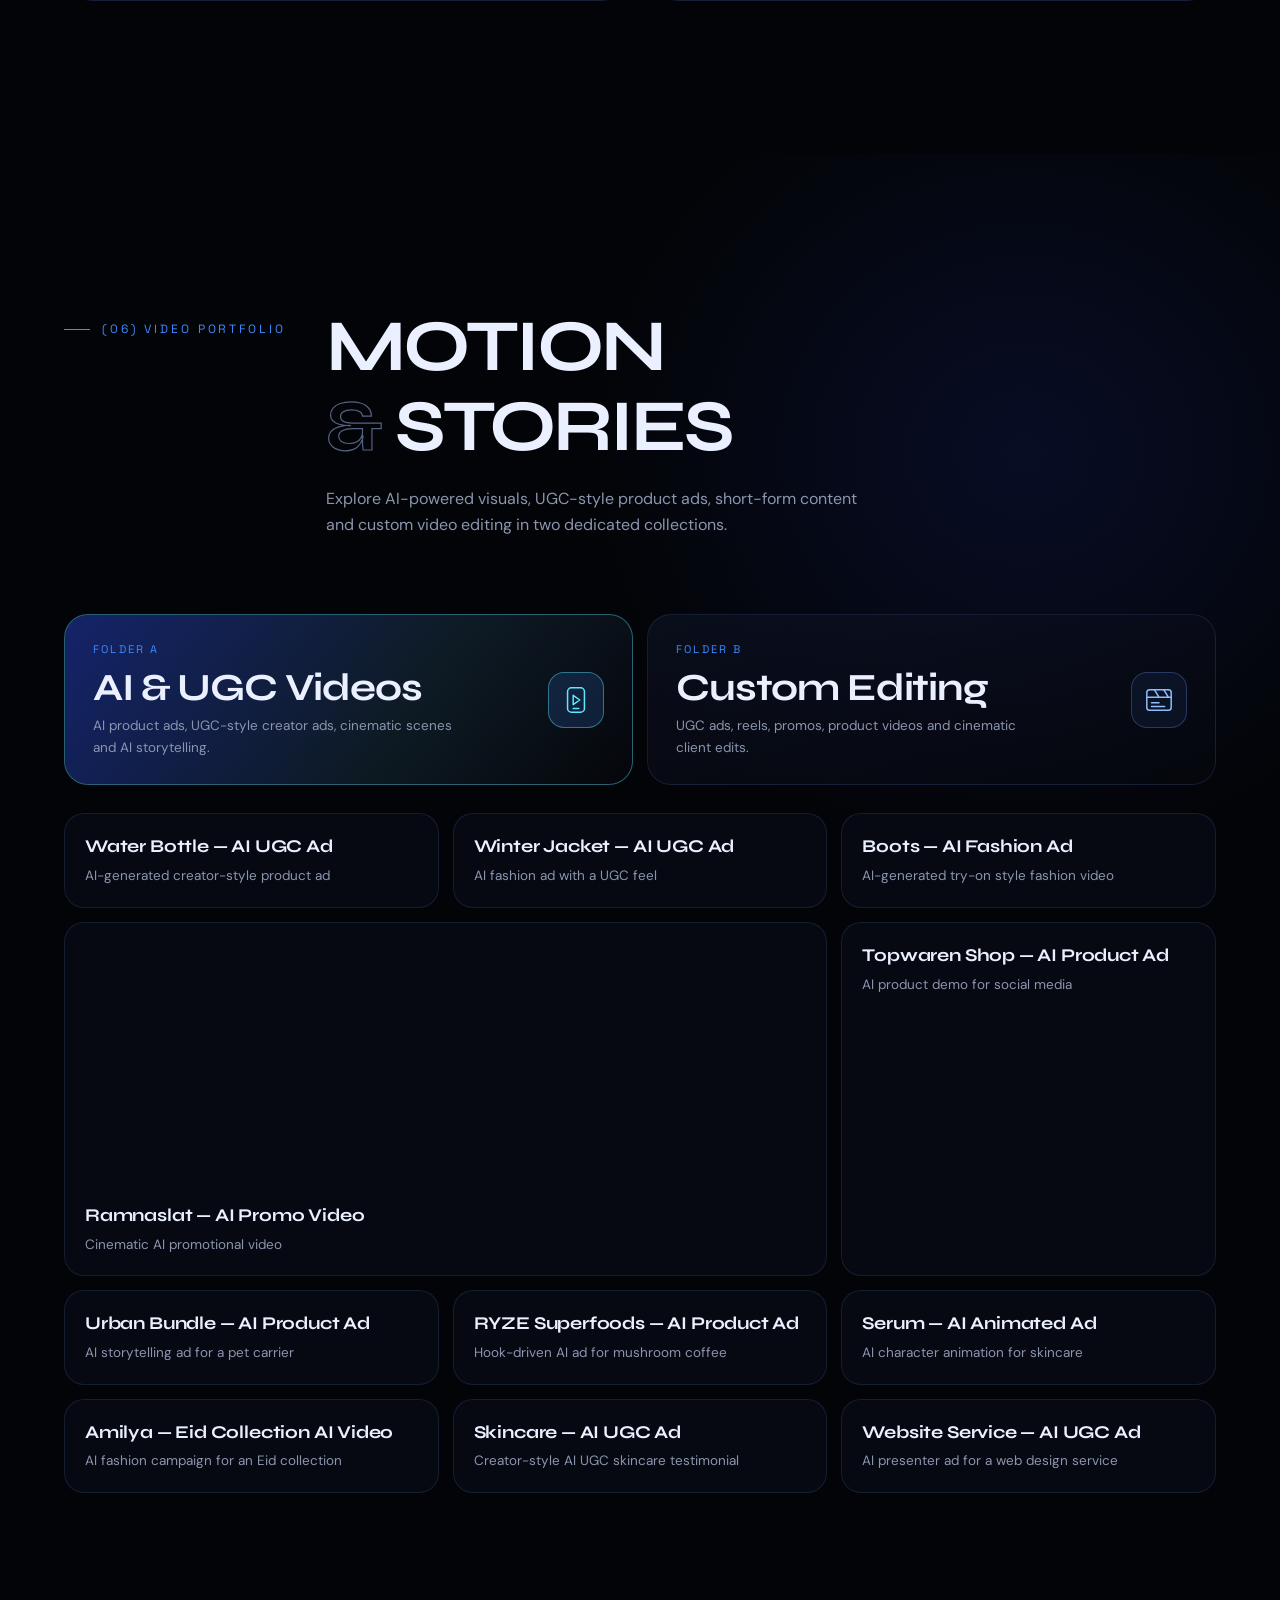
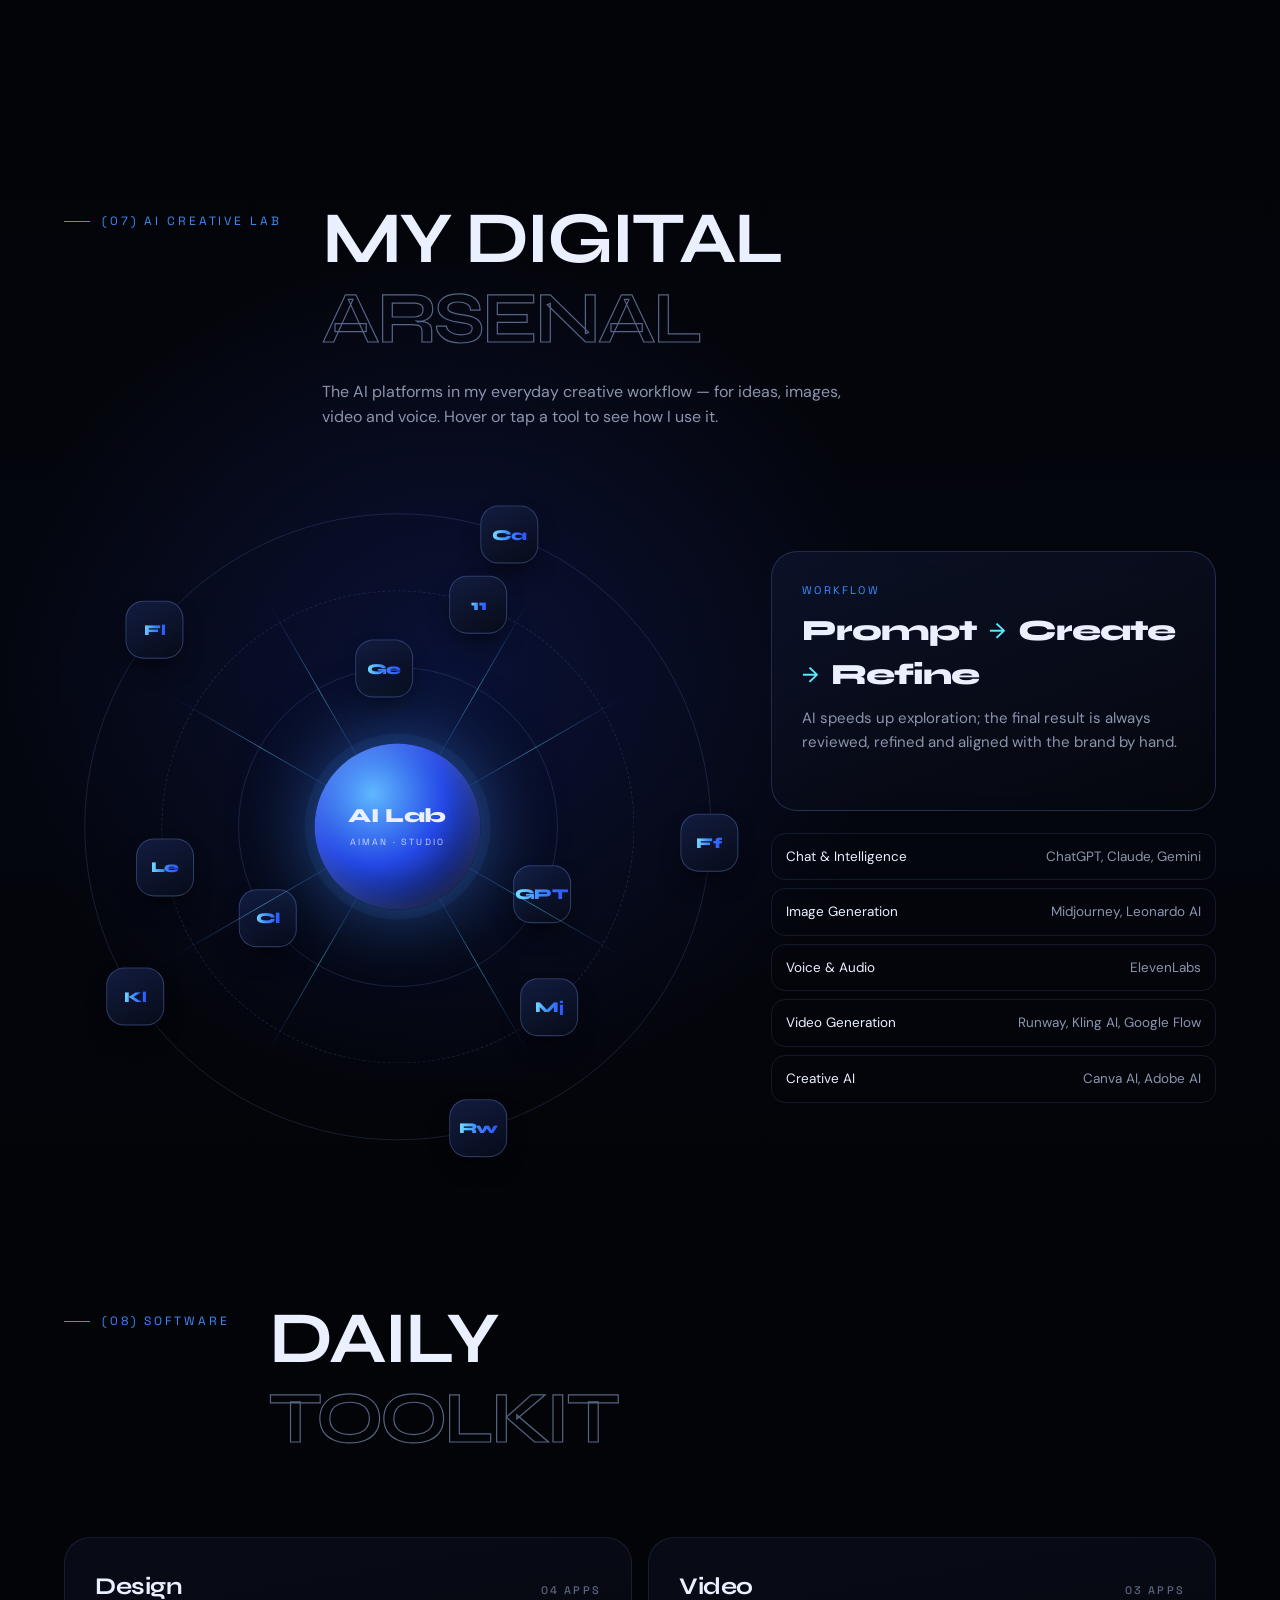
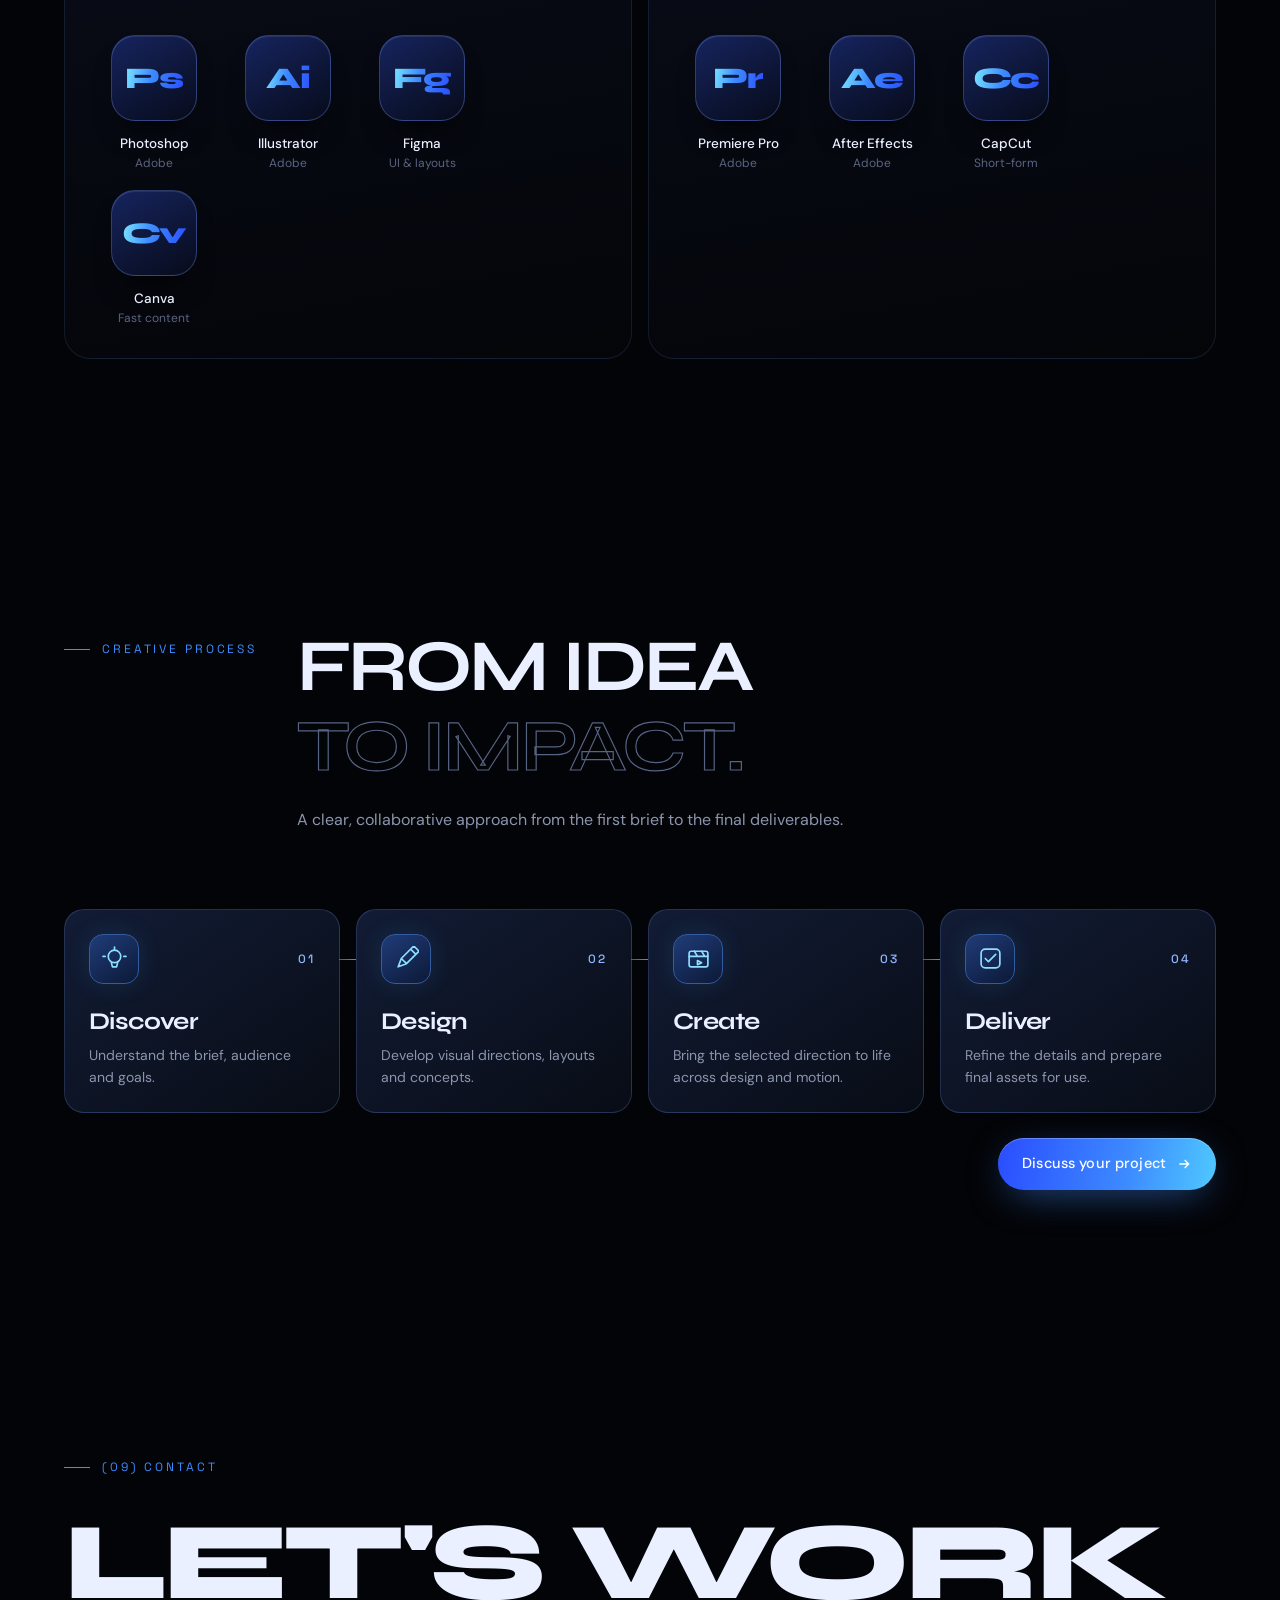
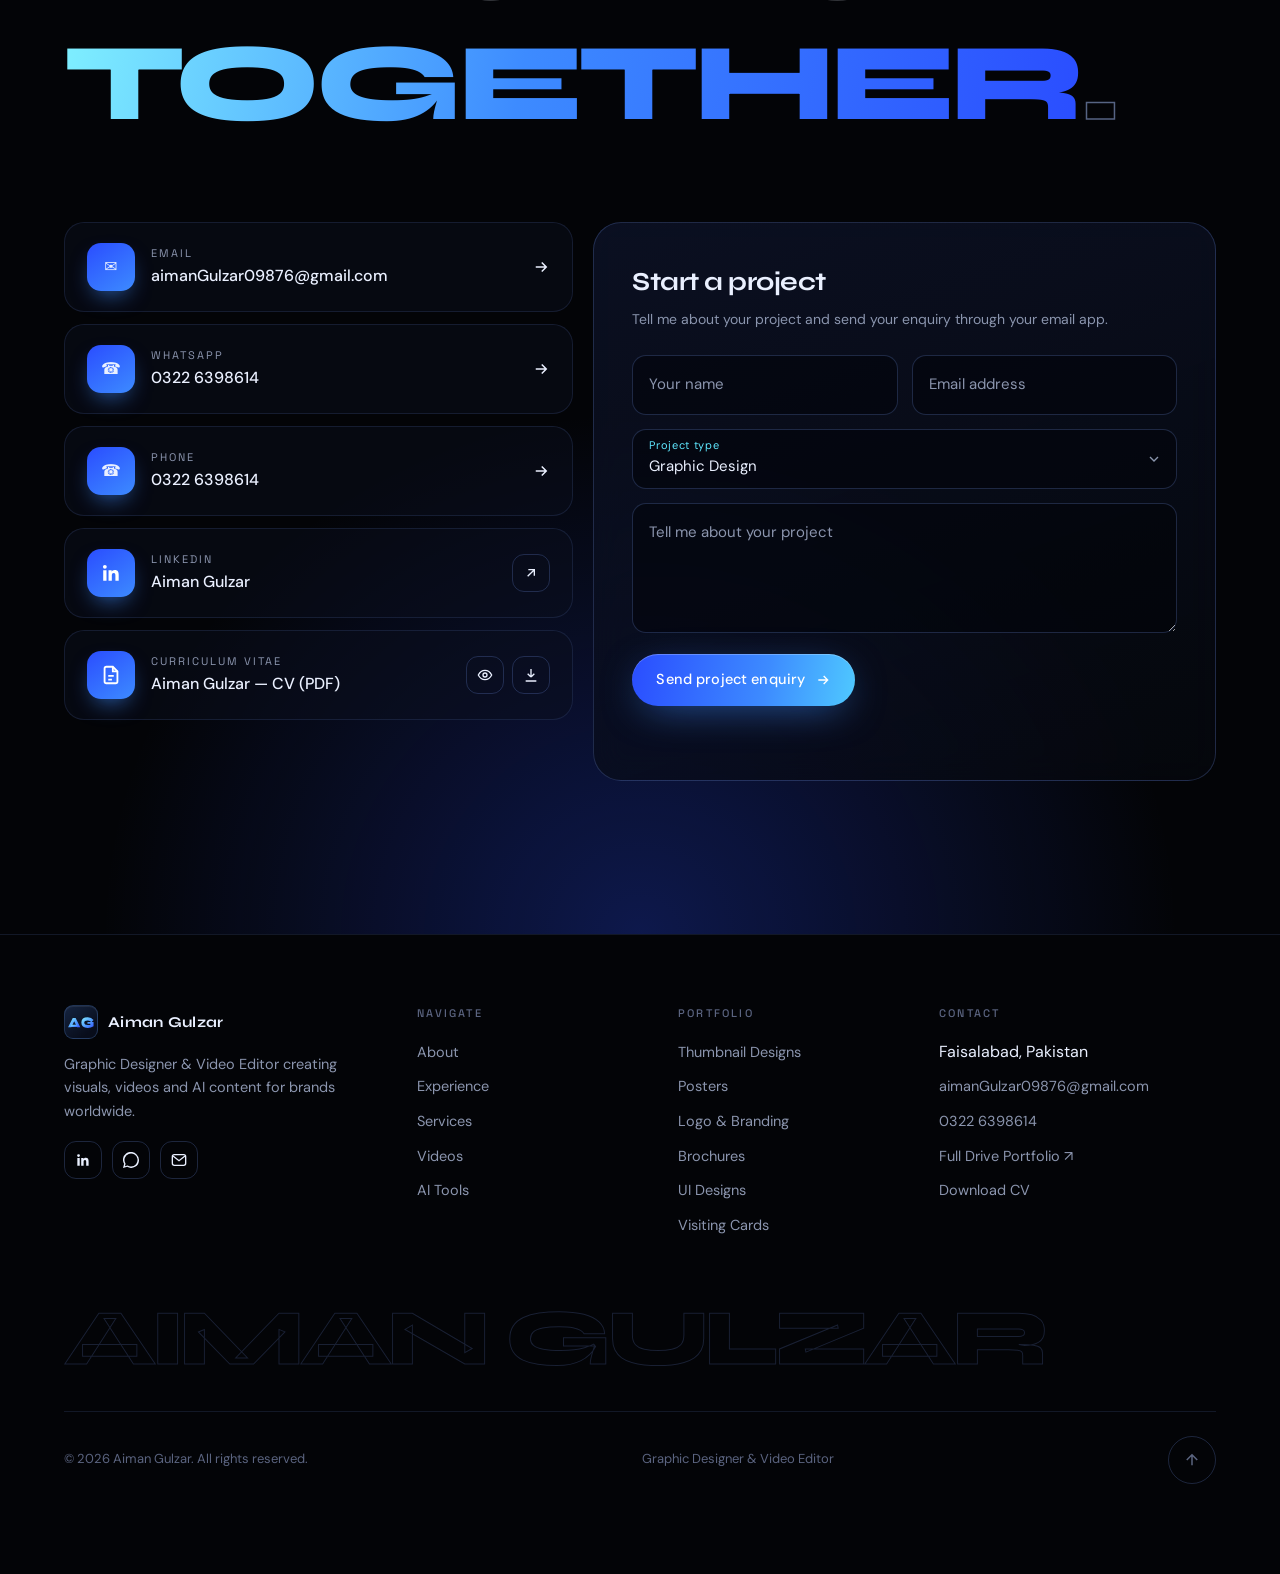
==== commit bf5791c8: "Add files via upload" ====
--- a/index.html
+++ b/index.html
@@ -1,822 +1,630 @@
 <!DOCTYPE html>
-<html lang="en">
+
+<html class="no-loader" lang="en">
 <head>
-<meta charset="UTF-8">
-<meta name="viewport" content="width=device-width, initial-scale=1, viewport-fit=cover">
+<meta charset="utf-8"/>
+<meta content="width=device-width, initial-scale=1, viewport-fit=cover" name="viewport"/>
 <title>Aiman Gulzar — Graphic Designer &amp; Video Editor | Portfolio</title>
-<meta name="description" content="Aiman Gulzar is a Graphic Designer and Video Editor from Faisalabad, Pakistan with 4+ years of experience in social media creatives, branding, video editing, UGC ads and AI-generated content.">
-<meta name="keywords" content="Aiman Gulzar, graphic designer, video editor, UGC ads, AI video, social media design, branding, Faisalabad, Pakistan">
-<meta name="author" content="Aiman Gulzar">
-<meta name="theme-color" content="#030407">
-<meta property="og:type" content="website">
-<meta property="og:title" content="Aiman Gulzar — Graphic Designer & Video Editor">
-<meta property="og:description" content="Graphics, video editing, UGC ads and AI-generated content. 4+ years of creative work for agencies, software houses and international clients.">
-<meta name="twitter:card" content="summary_large_image">
-<link rel="preconnect" href="https://fonts.googleapis.com">
-<link rel="preconnect" href="https://fonts.gstatic.com" crossorigin>
-<link href="https://fonts.googleapis.com/css2?family=DM+Sans:opsz,wght@9..40,300;9..40,400;9..40,500;9..40,700&family=Space+Grotesk:wght@400;500;600&family=Syne:wght@500;600;700;800&display=swap" rel="stylesheet">
-<link rel="icon" href="data:image/svg+xml,%3Csvg xmlns='http://www.w3.org/2000/svg' viewBox='0 0 64 64'%3E%3Cdefs%3E%3ClinearGradient id='g' x1='0' y1='0' x2='1' y2='1'%3E%3Cstop offset='0' stop-color='%235ee7ff'/%3E%3Cstop offset='1' stop-color='%232a4dff'/%3E%3C/linearGradient%3E%3C/defs%3E%3Crect width='64' height='64' rx='16' fill='%23050810'/%3E%3Ctext x='32' y='42' font-family='Arial Black,Arial' font-weight='900' font-size='26' text-anchor='middle' fill='url(%23g)'%3EAG%3C/text%3E%3C/svg%3E">
-<script type="application/ld+json">
-{"@context":"https://schema.org","@type":"Person","name":"Aiman Gulzar","jobTitle":"Graphic Designer & Video Editor","email":"mailto:aimanGulzar09876@gmail.com","telephone":"+923226398614","address":{"@type":"PostalAddress","addressLocality":"Faisalabad","addressCountry":"PK"},"sameAs":["https://www.linkedin.com/in/aiman-Gulzar-36318a39b/"],"knowsAbout":["Graphic Design","Video Editing","UGC Ads","AI-generated content","Social media design","Branding"]}
-</script>
-<link rel="stylesheet" href="css/style.css">
+<meta content="Aiman Gulzar is a Graphic Designer and Video Editor from Faisalabad, Pakistan with 4+ years of experience in social media creatives, branding, video editing, UGC ads and AI-generated content." name="description"/>
+<meta content="Aiman Gulzar, graphic designer, video editor, UGC ads, AI video, social media design, branding, Faisalabad, Pakistan" name="keywords"/>
+<meta content="Aiman Gulzar" name="author"/>
+<meta content="#030407" name="theme-color"/>
+<meta content="website" property="og:type"/>
+<meta content="Aiman Gulzar — Graphic Designer &amp; Video Editor" property="og:title"/>
+<meta content="Graphics, video editing, UGC ads and AI-generated content. 4+ years of creative work for agencies, software houses and international clients." property="og:description"/>
+<meta content="summary_large_image" name="twitter:card"/>
+<link href="https://aimangraphics3-portfolio.github.io/Portfolio/" rel="canonical"/>
+<meta content="https://aimangraphics3-portfolio.github.io/Portfolio/" property="og:url"/>
+<meta content="Aiman Gulzar Portfolio" property="og:site_name"/>
+<meta content="https://aimangraphics3-portfolio.github.io/Portfolio/images/portrait.webp" property="og:image"/>
+<meta content="1245" property="og:image:width"/>
+<meta content="1600" property="og:image:height"/>
+<meta content="Aiman Gulzar — Graphic Designer" property="og:image:alt"/>
+<meta content="Aiman Gulzar — Graphic Designer &amp; Video Editor" name="twitter:title"/>
+<meta content="Explore branding, UI design, social media creatives, video editing and AI content." name="twitter:description"/>
+<meta content="https://aimangraphics3-portfolio.github.io/Portfolio/images/portrait.webp" name="twitter:image"/>
+<link href="https://fonts.googleapis.com" rel="preconnect"/>
+<link crossorigin="" href="https://fonts.gstatic.com" rel="preconnect"/>
+<link href="https://fonts.googleapis.com/css2?family=DM+Sans:opsz,wght@9..40,300;9..40,400;9..40,500;9..40,700&amp;family=Space+Grotesk:wght@400;500;600&amp;family=Syne:wght@500;600;700;800&amp;display=swap" rel="stylesheet"/>
+<link href="data:image/svg+xml,%3Csvg xmlns='http://www.w3.org/2000/svg' viewBox='0 0 64 64'%3E%3Cdefs%3E%3ClinearGradient id='g' x1='0' y1='0' x2='1' y2='1'%3E%3Cstop offset='0' stop-color='%235ee7ff'/%3E%3Cstop offset='1' stop-color='%232a4dff'/%3E%3C/linearGradient%3E%3C/defs%3E%3Crect width='64' height='64' rx='16' fill='%23050810'/%3E%3Ctext x='32' y='42' font-family='Arial Black,Arial' font-weight='900' font-size='26' text-anchor='middle' fill='url(%23g)'%3EAG%3C/text%3E%3C/svg%3E" rel="icon"/>
+<script type="application/ld+json">{"@context": "https://schema.org", "@type": "Person", "name": "Aiman Gulzar", "jobTitle": "Graphic Designer & Video Editor", "email": "mailto:aimanGulzar09876@gmail.com", "telephone": "+923226398614", "address": {"@type": "PostalAddress", "addressLocality": "Faisalabad", "addressCountry": "PK"}, "sameAs": ["https://www.linkedin.com/in/aiman-Gulzar-36318a39b/"], "knowsAbout": ["Graphic Design", "Video Editing", "UGC Ads", "AI-generated content", "Social media design", "Branding"], "url": "https://aimangraphics3-portfolio.github.io/Portfolio/", "image": "https://aimangraphics3-portfolio.github.io/Portfolio/images/portrait.webp"}</script>
+<link href="style.css?v=9" rel="stylesheet"/>
+<script src="startup.js"></script>
+<style>
+.featured-card__media img { object-fit: cover; object-position: center; }
+</style>
 </head>
 <body>
-<script src="js/asset-paths.js"></script>
-
-<div class="grain" aria-hidden="true"></div>
-<div class="cursor" aria-hidden="true"></div>
-<div class="cursor-ring" aria-hidden="true"></div>
-
-<!-- PRELOADER -->
-<div class="loader" aria-hidden="true">
-  <div class="loader__inner">
-    <div class="loader__mark"><span class="grad-text">AG</span></div>
-    <div class="loader__bar"><i></i></div>
-    <div class="loader__count">000</div>
-  </div>
-</div>
-
+<script src="asset-loader.js"></script>
+<div aria-hidden="true" class="grain"></div>
+<div aria-hidden="true" class="page-progress"><span></span></div>
+<a aria-label="Chat with Aiman Gulzar on WhatsApp" class="floating-contact" href="https://wa.me/923226398614" rel="noopener noreferrer" target="_blank"><svg aria-hidden="true" fill="none" stroke="currentColor" stroke-linecap="round" stroke-linejoin="round" stroke-width="1.7" viewbox="0 0 24 24"><path d="M20.5 11.7a8.5 8.5 0 0 1-12.4 7.6L3 20.7l1.4-4.9a8.5 8.5 0 1 1 16.1-4.1Z"></path><path d="M8.5 7.6c-.8 0-1.3.6-1.3 1.5 0 3 3.7 6.7 6.7 6.7.9 0 1.5-.5 1.5-1.3l-2.1-1.2-.9.9c-1.4-.6-2.5-1.7-3.1-3.1l.9-.9-1.1-2.6Z"></path></svg><span>Let's chat</span></a>
+<div aria-hidden="true" class="cursor"></div>
+<div aria-hidden="true" class="cursor-ring"></div>
+<!-- Brand intro: decorative, time-bounded and independent of asset loading. -->
+<div aria-hidden="true" class="brand-intro">
+<div class="brand-intro__inner">
+<div class="design-intro__eyebrow"><span></span> DESIGN IN MOTION <span></span></div>
+<svg aria-hidden="true" class="design-intro__scene" focusable="false" viewbox="0 0 440 266" xmlns="http://www.w3.org/2000/svg">
+<defs>
+<pattern height="20" id="intro-grid" patternunits="userSpaceOnUse" width="20"><path d="M20 0H0V20" fill="none" stroke="#7299dd" stroke-opacity=".12" stroke-width=".7"></path></pattern>
+<lineargradient id="intro-board" x2="1" y2="1"><stop stop-color="#111e37"></stop><stop offset="1" stop-color="#080d19"></stop></lineargradient>
+<lineargradient id="intro-final" x2="1" y2="1"><stop stop-color="#85edff"></stop><stop offset=".53" stop-color="#53a1ff"></stop><stop offset="1" stop-color="#3457ff"></stop></lineargradient>
+</defs>
+<g class="di-board"><rect fill="url(#intro-board)" height="226" rx="14" stroke="#334c75" width="408" x="16" y="12"></rect>
+<path d="M16 40H424" stroke="#334c75"></path><circle cx="29" cy="26" fill="#7adfff" r="2.5"></circle><circle cx="38" cy="26" fill="#4668a8" r="2.5"></circle><circle cx="47" cy="26" fill="#4668a8" r="2.5"></circle>
+<text fill="#a5b7d6" font-family="monospace" font-size="8" letter-spacing="2" text-anchor="middle" x="220" y="29">AG / VISUAL IDENTITY</text>
+<rect fill="url(#intro-grid)" height="145" rx="4" stroke="#263957" width="280" x="66" y="51"></rect>
+<g fill="none" stroke="#8fbeff" stroke-linecap="round" stroke-linejoin="round" stroke-width="1.5">
+<rect fill="#1a3764" height="25" rx="5" stroke="#477de0" width="25" x="29" y="59"></rect><path d="M35 78L39 67 48 73 35 78M39 67L42 74"></path>
+<rect height="13" rx="1" width="13" x="35" y="98"></rect><path d="M35 104H48M41.5 98V111"></path>
+<path d="M35 132L41 120 48 132Z M41 124V132"></path><path d="M35 151L47 145V157Z"></path>
+</g>
+<g class="di-swatches"><rect fill="#0b1427" height="91" rx="6" stroke="#2c4165" width="48" x="360" y="63"></rect>
+<rect fill="#85edff" height="16" rx="3" width="30" x="369" y="72"></rect><rect fill="#53a1ff" height="16" rx="3" width="30" x="369" y="95"></rect><rect fill="#3457ff" height="16" rx="3" width="30" x="369" y="118"></rect><path d="M370 142H389" stroke="#6983b5" stroke-linecap="round"></path>
+</g></g>
+<g class="di-construction" fill="none"><path d="M78 80H334M78 165H334M104 55V193M307 55V193M78 188L324 59M78 59L324 188" stroke="#5a86cc" stroke-dasharray="3 5" stroke-width=".7"></path><circle cx="206" cy="123" r="68" stroke="#517bbb" stroke-dasharray="3 5" stroke-width=".7"></circle>
+<rect height="87" stroke="#77d9ff" stroke-dasharray="3 3" stroke-width="1" width="200" x="106" y="79"></rect>
+<g fill="#0a172c" stroke="#8aeaff" stroke-width="1.4"><rect height="6" width="6" x="103" y="76"></rect><rect height="6" width="6" x="303" y="76"></rect><rect height="6" width="6" x="103" y="163"></rect><rect height="6" width="6" x="303" y="163"></rect></g>
+</g>
+<g transform="translate(112 64) scale(2.45)">
+<g class="di-wire" fill="none" stroke="#82dfff" stroke-linejoin="round" stroke-width=".55"><path d="M3 37L16 11H24L37 37H28L20 20L12 37Z"></path><path d="M12 30H28L31 36H9Z"></path><path d="M74 17L68 23Q64 18 58 18Q48 18 48 24Q48 31 58 31H65V27H57V22H74V34Q67 39 58 39Q40 39 40 24Q40 9 58 9Q68 9 74 17Z"></path></g>
+<g class="di-final" fill="url(#intro-final)"><path d="M3 37L16 11H24L37 37H28L20 20L12 37Z"></path><path d="M12 30H28L31 36H9Z"></path><path d="M74 17L68 23Q64 18 58 18Q48 18 48 24Q48 31 58 31H65V27H57V22H74V34Q67 39 58 39Q40 39 40 24Q40 9 58 9Q68 9 74 17Z"></path></g>
+</g>
+<g class="di-cursor"><path d="M286 142L291 165 297 157 305 155Z" fill="#e0f3ff" stroke="#091021" stroke-width="1.2"></path><circle cx="286" cy="142" fill="none" r="5" stroke="#7fe8ff" stroke-width="1"></circle></g>
+<g class="di-timeline"><path d="M29 208H410" stroke="#304567"></path><rect fill="#3a61d9" height="7" rx="2" width="77" x="34" y="216"></rect><rect fill="#588cff" height="7" rx="2" width="85" x="115" y="216"></rect><rect fill="#66d7ff" height="7" rx="2" width="114" x="204" y="216"></rect><rect fill="#25395e" height="7" rx="2" width="80" x="322" y="216"></rect><path class="di-playhead" d="M34 211V229" stroke="#d5f6ff" stroke-width="1.4"></path></g>
+</svg>
+<div class="brand-intro__name">AIMAN GULZAR</div>
+<div class="design-intro__caption">GRAPHIC DESIGN <b>·</b> VIDEO EDITING <b>·</b> MOTION</div>
+</div>
+</div>
 <!-- NAV -->
 <header class="nav" id="nav">
-  <a href="#home" class="logo" aria-label="Aiman Gulzar — home">
-    <span class="logo__mark"><b>AG</b></span>
-    <span class="logo__name">Aiman Gulzar</span>
-  </a>
-  <nav aria-label="Primary">
-    <ul class="nav__links" id="navLinks">
-      <li><a href="#home">Home</a></li>
-      <li><a href="#about">About</a></li>
-      <li><a href="#services">Services</a></li>
-      <li><a href="#portfolio">Portfolio</a></li>
-      <li><a href="#videos">Videos</a></li>
-      <li><a href="#ai-lab">AI Tools</a></li>
-      <li><a href="#contact">Contact</a></li>
-      <span class="nav__pill" aria-hidden="true"></span>
-    </ul>
-  </nav>
-  <div style="display:flex;gap:8px;align-items:center">
-    <a href="#contact" class="btn btn--primary btn--sm btn--talk">Let's Talk
-      <svg viewBox="0 0 24 24" fill="none" stroke="currentColor" stroke-width="2"><path d="M5 12h14M13 6l6 6-6 6"/></svg></a>
-    <button class="burger" id="burger" aria-label="Open menu" aria-expanded="false" aria-controls="mmenu"><span></span><span></span></button>
-  </div>
+<a aria-label="Aiman Gulzar — home" class="logo" href="#home">
+<span class="logo__mark"><svg aria-hidden="true" class="ma-monogram" focusable="false" viewbox="0 0 78 48" xmlns="http://www.w3.org/2000/svg"><defs><lineargradient id="ma-nav" x1="0" x2="1" y1="0" y2="1"><stop stop-color="#85edff"></stop><stop offset=".53" stop-color="#53a1ff"></stop><stop offset="1" stop-color="#3457ff"></stop></lineargradient></defs><g class="ma-stroke" fill="url(#ma-nav)"><path d="M3 37L16 11H24L37 37H28L20 20L12 37Z"></path><path d="M12 30H28L31 36H9Z"></path><path d="M74 17L68 23Q64 18 58 18Q48 18 48 24Q48 31 58 31H65V27H57V22H74V34Q67 39 58 39Q40 39 40 24Q40 9 58 9Q68 9 74 17Z"></path></g></svg></span>
+<span class="logo__name">Aiman Gulzar</span>
+</a>
+<nav aria-label="Primary">
+<ul class="nav__links" id="navLinks">
+<li><a href="#home">Home</a></li>
+<li><a href="#about">About</a></li>
+<li><a href="#services">Services</a></li>
+<li><a href="#portfolio">Portfolio</a></li>
+<li><a href="#videos">Videos</a></li>
+<li><a href="#ai-lab">AI Tools</a></li>
+<li><a href="#contact">Contact</a></li>
+<span aria-hidden="true" class="nav__pill"></span>
+</ul>
+</nav>
+<div style="display:flex;gap:8px;align-items:center">
+<a class="btn btn--primary btn--sm btn--talk" href="#contact">Let's Talk
+      <svg fill="none" stroke="currentColor" stroke-width="2" viewbox="0 0 24 24"><path d="M5 12h14M13 6l6 6-6 6"></path></svg></a>
+<button aria-controls="mmenu" aria-expanded="false" aria-label="Open menu" class="burger" id="burger"><span></span><span></span></button>
+</div>
 </header>
-<div class="mmenu" id="mmenu" aria-hidden="true">
-  <a href="#home"><small>01</small>Home</a>
-  <a href="#about"><small>02</small>About</a>
-  <a href="#services"><small>03</small>Services</a>
-  <a href="#portfolio"><small>04</small>Portfolio</a>
-  <a href="#videos"><small>05</small>Videos</a>
-  <a href="#ai-lab"><small>06</small>AI Tools</a>
-  <a href="#contact"><small>07</small>Contact</a>
-  <div class="mmenu__foot">
-    <a href="#contact" class="btn btn--primary" style="font-size:14.5px;opacity:1;transform:none;font-family:var(--f-body);font-weight:500;line-height:1.2">Let's Talk</a>
-    <button class="btn btn--ghost" data-cv="view">View CV</button>
-  </div>
-</div>
-
+<div aria-hidden="true" class="mmenu" id="mmenu">
+<a href="#home"><small>01</small>Home</a>
+<a href="#about"><small>02</small>About</a>
+<a href="#services"><small>03</small>Services</a>
+<a href="#portfolio"><small>04</small>Portfolio</a>
+<a href="#videos"><small>05</small>Videos</a>
+<a href="#ai-lab"><small>06</small>AI Tools</a>
+<a href="#contact"><small>07</small>Contact</a>
+<div class="mmenu__foot">
+<a class="btn btn--primary" href="#contact" style="font-size:14.5px;opacity:1;transform:none;font-family:var(--f-body);font-weight:500;line-height:1.2">Let's Talk</a>
+<button class="btn btn--ghost" data-cv="view">View CV</button>
+</div>
+</div>
 <main>
 <!-- ======================= HERO ======================= -->
-<section class="hero" id="home" aria-label="Introduction">
-  <div class="hero__fallback" aria-hidden="true"></div>
-  <canvas class="hero__gl" id="gl" aria-hidden="true"></canvas>
-  <div class="hero__grid" aria-hidden="true"></div>
-  <div class="hero__vignette" aria-hidden="true"></div>
-
-  <div class="wrap">
-    <div class="hero__copy">
-      <div class="eyebrow h-in"><span class="dot"></span>Available for freelance &amp; full-time projects</div>
-      <h1 class="hero__name" aria-label="Aiman Gulzar">
-        <span class="line"><span class="h-word">Aiman</span></span>
-        <span class="line"><span class="h-word grad-text">Gulzar</span></span>
-      </h1>
-      <div class="hero__role h-in">
-        <span>Graphic Designer</span><i></i><span>Video Editor</span>
-        <span class="badge">4+ Years of Experience</span>
-      </div>
-      <p class="hero__intro h-in">I turn ideas into <b>scroll-stopping visuals</b> — social media creatives, brand identities, edited videos, <b>UGC ads</b> and <b>AI-generated content</b> that help brands communicate clearly and grow.</p>
-      <div class="hero__cta h-in">
-        <a href="#portfolio" class="btn btn--primary">View My Work
-          <svg viewBox="0 0 24 24" fill="none" stroke="currentColor" stroke-width="2"><path d="M5 12h14M13 6l6 6-6 6"/></svg></a>
-        <a href="#contact" class="btn btn--ghost">Let's Work Together</a>
-      </div>
-      <div class="hero__links h-in">
-        <a href="#about" class="link-u">About Me</a>
-        <button class="link-u" data-cv="download">
-          <svg width="15" height="15" viewBox="0 0 24 24" fill="none" stroke="currentColor" stroke-width="2"><path d="M12 3v12m0 0-5-5m5 5 5-5M4 21h16"/></svg>Download My CV</button>
-        <a href="https://www.linkedin.com/in/aiman-Gulzar-36318a39b/" target="_blank" rel="noopener" class="link-u">LinkedIn ↗</a>
-      </div>
-    </div>
-
-    <div class="hero__visual" id="heroVisual">
-      <div class="aura" data-depth="0.15"></div>
-      <div class="ring ring--2" aria-hidden="true"></div>
-      <div class="ring ring--1" aria-hidden="true"></div>
-      <div class="portrait" id="portrait" data-depth="0.05">
-        <img id="portraitImg" src="images/portrait.webp" width="688" height="1205" alt="Portrait of Aiman Gulzar, graphic designer and video editor" fetchpriority="high">
-      </div>
-
-      <div class="float f4" data-depth="0.6" aria-hidden="true"><div class="cube"><i></i><i></i><i></i><i></i><i></i><i></i></div></div>
-      <div class="float f1" data-depth="0.4" aria-hidden="true">
-        <div class="chip"><span class="chip__ic"><svg viewBox="0 0 24 24" fill="none" stroke="#fff" stroke-width="2"><path d="M12 19l7-7 3 3-7 7-3-3z"/><path d="M18 13l-1.5-7.5L2 2l3.5 14.5L13 18l5-5z"/><circle cx="11" cy="11" r="2"/></svg></span>
-          <span><small>Design</small><strong>Brand &amp; Social</strong></span></div>
-      </div>
-      <div class="float f2" data-depth="0.5" aria-hidden="true">
-        <div class="chip"><span class="play-orb" style="width:32px;height:32px;box-shadow:none"><svg viewBox="0 0 24 24" fill="#fff" style="width:12px;height:12px"><path d="M7 4l13 8-13 8z"/></svg></span>
-          <span><small>Motion</small><strong>Reels &amp; UGC Ads</strong></span></div>
-      </div>
-      <div class="float f3" data-depth="0.35" aria-hidden="true">
-        <div class="chip"><span class="chip__ic"><svg viewBox="0 0 24 24" fill="none" stroke="#fff" stroke-width="2"><path d="M12 3l1.9 5.8L20 10.7l-5 3.6L16.8 21 12 17.3 7.2 21 9 14.3l-5-3.6 6.1-1.9z"/></svg></span>
-          <span><small>AI Studio</small><strong>AI Visuals &amp; Video</strong></span></div>
-      </div>
-      <svg class="pen-node" data-depth="0.7" viewBox="0 0 120 80" fill="none" aria-hidden="true">
-        <path d="M6 70 C 40 10, 80 10, 114 40" stroke="url(#pg)" stroke-width="1.5"/>
-        <line x1="40" y1="22" x2="80" y2="16" stroke="rgba(94,231,255,.5)"/>
-        <rect x="56" y="14" width="8" height="8" fill="#03050b" stroke="#5ee7ff"/>
-        <circle cx="40" cy="22" r="3" fill="#5ee7ff"/><circle cx="80" cy="16" r="3" fill="#5ee7ff"/>
-        <circle cx="6" cy="70" r="4" fill="#3d8bff"/><circle cx="114" cy="40" r="4" fill="#3d8bff"/>
-        <defs><linearGradient id="pg" x1="0" x2="1"><stop stop-color="#5ee7ff"/><stop offset="1" stop-color="#2a4dff"/></linearGradient></defs>
-      </svg>
-    </div>
-  </div>
-  <div class="hero__scroll" aria-hidden="true"><i></i>Scroll to explore</div>
-  <div class="hero__meta" aria-hidden="true">Faisalabad · Pakistan — Working worldwide</div>
-</section>
-
-<div class="marquee" aria-hidden="true">
-  <div class="marquee__track" id="marq"></div>
-</div>
-
+<section aria-label="Introduction" class="hero" id="home">
+<div aria-hidden="true" class="hero__fallback"></div>
+<canvas aria-hidden="true" class="hero__gl" id="gl"></canvas>
+<div aria-hidden="true" class="hero__grid"></div>
+<div aria-hidden="true" class="hero__vignette"></div>
+<div class="wrap">
+<div class="hero__copy">
+<div class="eyebrow h-in"><span class="dot"></span>Available for freelance &amp; full-time projects</div>
+<h1 aria-label="Aiman Gulzar" class="hero__name"><span class="line"><span class="h-word">Aiman</span></span><span class="line"><span class="h-word grad-text">Gulzar</span></span></h1>
+<div class="hero__role h-in"><div class="hero__role-list"><span>Graphic Designer</span><i aria-hidden="true"></i><span>Video Editor</span></div><span class="badge">4+ Years of Experience</span></div>
+<p class="hero__intro h-in">I turn ideas into <b>scroll-stopping visuals</b> — social media creatives, brand identities, edited videos, <b>UGC ads</b> and <b>AI-generated content</b> that help brands communicate clearly and grow.</p>
+<div class="hero__cta h-in">
+<a class="btn btn--primary" href="#portfolio">View My Work
+          <svg fill="none" stroke="currentColor" stroke-width="2" viewbox="0 0 24 24"><path d="M5 12h14M13 6l6 6-6 6"></path></svg></a>
+<a class="btn btn--ghost" href="#contact">Let's Work Together</a>
+</div>
+<div class="hero__links h-in">
+<a class="link-u" href="#about">About Me</a><a class="link-u" href="https://drive.google.com/drive/folders/1pVQgmahm9oHZfJX6Z-grJUg0SBFCx0HL?usp=sharing" rel="noopener noreferrer" target="_blank">Full Portfolio ↗</a>
+<button class="link-u" data-cv="download">
+<svg fill="none" height="15" stroke="currentColor" stroke-width="2" viewbox="0 0 24 24" width="15"><path d="M12 3v12m0 0-5-5m5 5 5-5M4 21h16"></path></svg>Download My CV</button>
+<a class="link-u" href="https://www.linkedin.com/in/aiman-Gulzar-36318a39b/" rel="noopener" target="_blank">LinkedIn ↗</a></div>
+</div>
+<div class="hero__visual" id="heroVisual">
+<div class="portrait" id="portrait">
+<div aria-hidden="true" class="portrait__halo">
+<div class="aura"></div>
+<div class="ring ring--2"></div>
+<div class="ring ring--1"></div>
+</div>
+<img alt="Portrait of Aiman Gulzar, graphic designer" fetchpriority="high" height="1205" id="portraitImg" src="images/portrait.webp" width="688"/>
+</div>
+<div aria-hidden="true" class="float f4" data-depth="0.6"><div class="cube"><i></i><i></i><i></i><i></i><i></i><i></i></div></div>
+<div aria-hidden="true" class="float f1" data-depth="0.4">
+<div class="chip"><span class="chip__ic"><svg fill="none" stroke="#fff" stroke-width="2" viewbox="0 0 24 24"><path d="M12 19l7-7 3 3-7 7-3-3z"></path><path d="M18 13l-1.5-7.5L2 2l3.5 14.5L13 18l5-5z"></path><circle cx="11" cy="11" r="2"></circle></svg></span>
+<span><small>Design</small><strong>Brand &amp; Social</strong></span></div>
+</div>
+<div aria-hidden="true" class="float f2" data-depth="0.5">
+<div class="chip"><span class="play-orb" style="width:32px;height:32px;box-shadow:none"><svg fill="#fff" style="width:12px;height:12px" viewbox="0 0 24 24"><path d="M7 4l13 8-13 8z"></path></svg></span>
+<span><small>Motion</small><strong>Reels &amp; UGC Ads</strong></span></div>
+</div>
+<div aria-hidden="true" class="float f3" data-depth="0.35">
+<div class="chip"><span class="chip__ic"><svg fill="none" stroke="#fff" stroke-width="2" viewbox="0 0 24 24"><path d="M12 3l1.9 5.8L20 10.7l-5 3.6L16.8 21 12 17.3 7.2 21 9 14.3l-5-3.6 6.1-1.9z"></path></svg></span>
+<span><small>AI Studio</small><strong>AI Visuals &amp; Video</strong></span></div>
+</div>
+<svg aria-hidden="true" class="pen-node" data-depth="0.7" fill="none" viewbox="0 0 120 80">
+<path d="M6 70 C 40 10, 80 10, 114 40" stroke="url(#pg)" stroke-width="1.5"></path>
+<line stroke="rgba(94,231,255,.5)" x1="40" x2="80" y1="22" y2="16"></line>
+<rect fill="#03050b" height="8" stroke="#5ee7ff" width="8" x="56" y="14"></rect>
+<circle cx="40" cy="22" fill="#5ee7ff" r="3"></circle><circle cx="80" cy="16" fill="#5ee7ff" r="3"></circle>
+<circle cx="6" cy="70" fill="#3d8bff" r="4"></circle><circle cx="114" cy="40" fill="#3d8bff" r="4"></circle>
+<defs><lineargradient id="pg" x1="0" x2="1"><stop stop-color="#5ee7ff"></stop><stop offset="1" stop-color="#2a4dff"></stop></lineargradient></defs>
+</svg>
+</div>
+</div>
+<div aria-hidden="true" class="hero__scroll"><i></i>Scroll to explore</div>
+<div aria-hidden="true" class="hero__meta">Faisalabad · Pakistan — Working worldwide</div>
+</section>
+<div aria-hidden="true" class="marquee">
+<div class="marquee__track" id="marq"></div>
+</div>
 <!-- ======================= ABOUT ======================= -->
-<section class="sec about" id="about" aria-labelledby="about-title">
-  <div class="wrap">
-    <div class="about__grid">
-      <aside class="about__side">
-        <div class="about__sticky">
-          <div class="arch" id="arch" data-reveal>
-            <img id="aboutImg" alt="" aria-hidden="true">
-            <div class="arch__label"><span>Aiman Gulzar</span><span>Est. creative · 4+ yrs</span></div>
-          </div>
-          <div class="about__facts" data-reveal>
-            <div class="fact"><span>Based in</span>Faisalabad, Pakistan</div>
-            <div class="fact"><span>Clients in</span>UAE · UK · Germany</div>
-            <div class="fact"><span>Languages</span>Urdu · English</div>
-            <div class="fact"><span>Focus</span>Design · Video · AI</div>
-          </div>
-        </div>
-      </aside>
-      <div>
-        <div class="sec-tag" style="margin-bottom:28px">(01) About me</div>
-        <h2 id="about-title" class="sr-only">About Aiman Gulzar</h2>
-        <p class="statement" id="statement">I'm a <span class="k">Graphic Designer</span> and <span class="k">Video Editor</span> with 4 years of experience working with agencies, software houses, and freelance clients. I specialize in high-quality graphics, video editing, <span class="k">UGC ads</span>, <span class="k">AI-generated content</span> and social media creatives.</p>
-        <p class="about__p" data-reveal>I'm experienced with <b>industry-standard tools</b> and <b>modern AI platforms</b>. I focus on delivering creative, professional and high-quality content that helps brands grow and achieve their marketing goals — with clear storytelling, brand consistency and on-time delivery.</p>
-        <div class="pillars">
-          <div class="pillar" data-reveal><div class="pillar__n">01</div><h3>Agency &amp; software house experience</h3><p>Brand-aligned graphics and videos produced inside real teams, deadlines and revision cycles.</p></div>
-          <div class="pillar" data-reveal><div class="pillar__n">02</div><h3>International freelance clients</h3><p>Remote projects for clients in Dubai (UAE), the United Kingdom and Germany.</p></div>
-          <div class="pillar" data-reveal><div class="pillar__n">03</div><h3>AI-powered creative workflow</h3><p>Prompt-based image and video generation, refined by hand for quality and brand fit.</p></div>
-        </div>
-        <div class="tags" data-reveal>
-          <span class="tag">Graphic Design</span><span class="tag">Video Editing</span><span class="tag">UGC Advertisements</span><span class="tag">AI-Generated Content</span><span class="tag">Social Media Creatives</span><span class="tag">Branding</span><span class="tag">Prompt Engineering</span>
-        </div>
-      </div>
-    </div>
-  </div>
-</section>
-
+<section aria-labelledby="about-title" class="sec about" id="about">
+<div class="wrap">
+<div class="about__grid">
+<aside class="about__side">
+<div class="about__sticky">
+<div class="arch" data-reveal="" id="arch">
+<img alt="" aria-hidden="true" decoding="async" id="aboutImg" loading="lazy" src="images/about.webp"/>
+<div class="arch__label"><span>Aiman Gulzar</span><span>Est. creative · 4+ yrs</span></div>
+</div>
+<div class="about__facts" data-reveal="">
+<div class="fact"><span>Based in</span>Faisalabad, Pakistan</div>
+<div class="fact"><span>Clients in</span>UAE · UK · Germany</div>
+<div class="fact"><span>Languages</span>Urdu · English</div>
+<div class="fact"><span>Focus</span>Design · Video · AI</div>
+</div>
+</div>
+</aside>
+<div>
+<div class="sec-tag" style="margin-bottom:28px">(01) About me</div>
+<h2 class="sr-only" id="about-title">About Aiman Gulzar</h2>
+<p class="statement" id="statement">I'm a <span class="k">Graphic Designer</span> and <span class="k">Video Editor</span> with 4 years of experience working with agencies, software houses, and freelance clients. I specialize in high-quality graphics, video editing, <span class="k">UGC ads</span>, <span class="k">AI-generated content</span> and social media creatives.</p>
+<p class="about__p" data-reveal="">I'm experienced with <b>industry-standard tools</b> and <b>modern AI platforms</b>. I focus on delivering creative, professional and high-quality content that helps brands grow and achieve their marketing goals — with clear storytelling, brand consistency and on-time delivery.</p>
+<div class="pillars">
+<div class="pillar" data-reveal=""><div class="pillar__n">01</div><h3>Agency &amp; software house experience</h3><p>Brand-aligned graphics and videos produced inside real teams, deadlines and revision cycles.</p></div>
+<div class="pillar" data-reveal=""><div class="pillar__n">02</div><h3>International freelance clients</h3><p>Remote projects for clients in Dubai (UAE), the United Kingdom and Germany.</p></div>
+<div class="pillar" data-reveal=""><div class="pillar__n">03</div><h3>AI-powered creative workflow</h3><p>Prompt-based image and video generation, refined by hand for quality and brand fit.</p></div>
+</div>
+<div class="tags" data-reveal="">
+<span class="tag">Graphic Design</span><span class="tag">Video Editing</span><span class="tag">UGC Advertisements</span><span class="tag">AI-Generated Content</span><span class="tag">Social Media Creatives</span><span class="tag">Branding</span><span class="tag">Prompt Engineering</span>
+</div>
+</div>
+</div>
+</div>
+</section>
 <!-- ======================= EXPERIENCE ======================= -->
-<section class="sec exp" id="experience" aria-labelledby="exp-title">
-  <div class="exp__glow" aria-hidden="true"></div>
-  <div class="wrap">
-    <div class="sec-head">
-      <div class="sec-tag">(02) Experience</div>
-      <h2 class="sec-title" id="exp-title"><span class="split-line"><span>Where the</span></span><span class="split-line"><span><span class="o">craft</span> was built</span></span></h2>
-      <p class="sec-sub">Four-plus years across software houses, an AI-driven agency team and international freelance work.</p>
-    </div>
-
-    <div class="stats">
-      <div class="stat"><div class="stat__num"><span data-count="4">0</span><sup>+</sup></div><div class="stat__label">Years of combined creative experience</div></div>
-      <div class="stat"><div class="stat__num"><span data-count="3">0</span></div><div class="stat__label">Companies &amp; software houses</div></div>
-      <div class="stat"><div class="stat__num"><span data-count="3">0</span></div><div class="stat__label">Countries served — UAE, UK &amp; Germany</div></div>
-      <div class="stat"><div class="stat__num"><span data-count="10">0</span></div><div class="stat__label">Creative services offered</div></div>
-    </div>
-
-    <div class="timeline" id="timeline">
-      <div class="tl-line" aria-hidden="true"><i></i></div>
-      <article class="tl-item">
-        <span class="tl-dot" aria-hidden="true"></span>
-        <div class="tl-when">Current role<b>8 months &amp; continuing</b></div>
-        <div class="tl-card">
-          <div class="tl-card__top"><div><h3>ProbNTech</h3><div class="role">Graphic Designer &amp; Video Editor</div></div><span class="pill pill--live">Now</span></div>
-          <ul>
-            <li>Social media graphics, promotional posters and brand-aligned marketing creatives.</li>
-            <li>Promotional and short-form video editing with clear pacing and visual consistency.</li>
-            <li>AI-powered concepts, asset generation and prompt-based workflows for faster production.</li>
-          </ul>
-        </div>
-      </article>
-      <article class="tl-item">
-        <span class="tl-dot" aria-hidden="true"></span>
-        <div class="tl-when">Part-time · approx. 4–6 months<b>International freelance</b></div>
-        <div class="tl-card">
-          <div class="tl-card__top"><div><h3>Freelance</h3><div class="role">Graphic Designer &amp; AI Video Editor</div></div><span class="pill">Remote</span></div>
-          <ul>
-            <li>Promotional posters, social graphics and marketing visuals tailored to client briefs.</li>
-            <li>AI-generated videos and UGC-style content for digital marketing.</li>
-            <li>Remote communication, feedback, revisions and delivery.</li>
-          </ul>
-          <div class="flags"><span class="pill">Dubai, UAE</span><span class="pill">United Kingdom</span><span class="pill">Germany</span></div>
-        </div>
-      </article>
-      <article class="tl-item">
-        <span class="tl-dot" aria-hidden="true"></span>
-        <div class="tl-when">Previous experience<b>Software house</b></div>
-        <div class="tl-card">
-          <div class="tl-card__top"><div><h3>Codimaster Software House</h3><div class="role">Graphic Designer &amp; Video Editor</div></div><span class="pill">Previous</span></div>
-          <ul>
-            <li>Social media, branding and marketing graphics for digital use.</li>
-            <li>Promotional and social media video editing.</li>
-            <li>Brand consistency across visual assets, delivered on deadline.</li>
-          </ul>
-        </div>
-      </article>
-      <article class="tl-item">
-        <span class="tl-dot" aria-hidden="true"></span>
-        <div class="tl-when">Previous experience<b>Software house</b></div>
-        <div class="tl-card">
-          <div class="tl-card__top"><div><h3>Tecnsol Software House</h3><div class="role">Graphic Designer</div></div><span class="pill">Previous</span></div>
-          <ul>
-            <li>Social media and marketing graphics, banners, posters and branding materials.</li>
-            <li>Visual consistency across designs and creative tasks completed on schedule.</li>
-          </ul>
-        </div>
-      </article>
-    </div>
-  </div>
-</section>
-
+<section aria-labelledby="exp-title" class="sec exp" id="experience">
+<div aria-hidden="true" class="exp__glow"></div>
+<div class="wrap">
+<div class="sec-head">
+<div class="sec-tag">(02) Experience</div>
+<h2 class="sec-title" id="exp-title"><span class="split-line"><span>Where the</span></span><span class="split-line"><span><span class="o">craft</span> was built</span></span></h2>
+<p class="sec-sub">Four-plus years across software houses, an AI-driven agency team and international freelance work.</p>
+</div>
+<div class="stats">
+<div class="stat"><div class="stat__num"><span data-count="4">0</span><sup>+</sup></div><div class="stat__label">Years of combined creative experience</div></div>
+<div class="stat"><div class="stat__num"><span data-count="3">0</span></div><div class="stat__label">Companies &amp; software houses</div></div>
+<div class="stat"><div class="stat__num"><span data-count="3">0</span></div><div class="stat__label">Countries served — UAE, UK &amp; Germany</div></div>
+<div class="stat"><div class="stat__num"><span data-count="10">0</span></div><div class="stat__label">Creative services offered</div></div>
+</div>
+<div class="timeline" id="timeline">
+<div aria-hidden="true" class="tl-line"><i></i></div>
+<article class="tl-item">
+<span aria-hidden="true" class="tl-dot"></span>
+<div class="tl-when">Current role<b>8 months &amp; continuing</b></div>
+<div class="tl-card">
+<div class="tl-card__top"><div><h3>ProbNTech</h3><div class="role">Graphic Designer &amp; Video Editor</div></div><span class="pill pill--live">Now</span></div>
+<ul>
+<li>Social media graphics, promotional posters and brand-aligned marketing creatives.</li>
+<li>Promotional and short-form video editing with clear pacing and visual consistency.</li>
+<li>AI-powered concepts, asset generation and prompt-based workflows for faster production.</li>
+</ul>
+</div>
+</article>
+<article class="tl-item">
+<span aria-hidden="true" class="tl-dot"></span>
+<div class="tl-when">Part-time · approx. 4–6 months<b>International freelance</b></div>
+<div class="tl-card">
+<div class="tl-card__top"><div><h3>Freelance</h3><div class="role">Graphic Designer &amp; AI Video Editor</div></div><span class="pill">Remote</span></div>
+<ul>
+<li>Promotional posters, social graphics and marketing visuals tailored to client briefs.</li>
+<li>AI-generated videos and UGC-style content for digital marketing.</li>
+<li>Remote communication, feedback, revisions and delivery.</li>
+</ul>
+<div class="flags"><span class="pill">Dubai, UAE</span><span class="pill">United Kingdom</span><span class="pill">Germany</span></div>
+</div>
+</article>
+<article class="tl-item">
+<span aria-hidden="true" class="tl-dot"></span>
+<div class="tl-when">Previous experience<b>Software house</b></div>
+<div class="tl-card">
+<div class="tl-card__top"><div><h3>Codimaster Software House</h3><div class="role">Graphic Designer &amp; Video Editor</div></div><span class="pill">Previous</span></div>
+<ul>
+<li>Social media, branding and marketing graphics for digital use.</li>
+<li>Promotional and social media video editing.</li>
+<li>Brand consistency across visual assets, delivered on deadline.</li>
+</ul>
+</div>
+</article>
+<article class="tl-item">
+<span aria-hidden="true" class="tl-dot"></span>
+<div class="tl-when">Previous experience<b>Software house</b></div>
+<div class="tl-card">
+<div class="tl-card__top"><div><h3>Tecnsol Software House</h3><div class="role">Graphic Designer</div></div><span class="pill">Previous</span></div>
+<ul>
+<li>Social media and marketing graphics, banners, posters and branding materials.</li>
+<li>Visual consistency across designs and creative tasks completed on schedule.</li>
+</ul>
+</div>
+</article>
+</div>
+</div>
+</section>
 <!-- ======================= SERVICES ======================= -->
-<section class="sec services" id="services" aria-labelledby="svc-title">
-  <div class="wrap">
-    <div class="sec-head">
-      <div class="sec-tag">(03) Services</div>
-      <h2 class="sec-title" id="svc-title"><span class="split-line"><span>What I</span></span><span class="split-line"><span><span class="o">create</span> for brands</span></span></h2>
-      <p class="sec-sub">From a single social post to a full campaign — design, motion and AI production under one creative eye.</p>
-    </div>
-    <div class="bento" id="bento">
-      <article class="svc svc--big" data-tilt>
-        <div class="svc__top"><div class="svc__ic"><svg viewBox="0 0 24 24" fill="none" stroke-width="1.6"><path d="M12 19l7-7 3 3-7 7-3-3z"/><path d="M18 13l-1.5-7.5L2 2l3.5 14.5L13 18l5-5z"/><path d="M2 2l7.6 7.6"/><circle cx="11" cy="11" r="2"/></svg></div><span class="svc__n">01</span></div>
-        <div class="vis"><div class="vis-layers"><i></i><i></i><i></i></div></div>
-        <div><h3>Graphic Design</h3><p>Layouts, typography and visuals that look polished and communicate the message at a glance.</p></div>
-      </article>
-      <article class="svc" data-tilt>
-        <div class="svc__top"><div class="svc__ic"><svg viewBox="0 0 24 24" fill="none" stroke-width="1.6"><rect x="3" y="3" width="18" height="18" rx="5"/><circle cx="12" cy="12" r="4"/><circle cx="17.5" cy="6.5" r="1"/></svg></div><span class="svc__n">02</span></div>
-        <div><h3>Social Media Design</h3><p>Posts, carousels and stories built for engagement.</p></div>
-      </article>
-      <article class="svc" data-tilt>
-        <div class="svc__top"><div class="svc__ic"><svg viewBox="0 0 24 24" fill="none" stroke-width="1.6"><circle cx="12" cy="12" r="9"/><path d="M12 3a9 9 0 0 1 0 18"/><path d="M8 12h8"/></svg></div><span class="svc__n">03</span></div>
-        <div><h3>Logo &amp; Branding</h3><p>Marks, colour and type systems that stay consistent.</p></div>
-      </article>
-      <article class="svc svc--wide" data-tilt>
-        <div class="svc__top"><div class="svc__ic"><svg viewBox="0 0 24 24" fill="none" stroke-width="1.6"><rect x="2" y="5" width="20" height="14" rx="3"/><path d="M10 9l5 3-5 3z"/></svg></div><span class="svc__n">06</span></div>
-        <div class="vis" style="min-height:90px"><div class="vis-timeline"><div><span style="flex:3"></span><span style="flex:2"></span><span style="flex:4"></span><span style="flex:1"></span></div><div><span style="flex:2"></span><span style="flex:5"></span><span style="flex:3"></span></div><div><span style="flex:6"></span><span style="flex:3"></span><span style="flex:1"></span></div></div><span class="vis-playhead"></span></div>
-        <div><h3>Video Editing</h3><p>Promotional videos, reels and short-form edits with tight pacing, clean transitions and storytelling.</p></div>
-      </article>
-      <article class="svc" data-tilt>
-        <div class="svc__top"><div class="svc__ic"><svg viewBox="0 0 24 24" fill="none" stroke-width="1.6"><rect x="2" y="7" width="20" height="10" rx="2"/><path d="M6 11h6M6 14h3"/></svg></div><span class="svc__n">04</span></div>
-        <div><h3>Banner Design</h3><p>Web, social and print banners that read instantly.</p></div>
-      </article>
-      <article class="svc" data-tilt>
-        <div class="svc__top"><div class="svc__ic"><svg viewBox="0 0 24 24" fill="none" stroke-width="1.6"><rect x="3" y="4" width="18" height="16" rx="3"/><path d="M3 9h18M8 9v11"/></svg></div><span class="svc__n">05</span></div>
-        <div class="vis" style="min-height:70px"><div class="mini-grid"><span></span><span></span><span></span><span></span><span></span><span></span></div></div>
-        <div><h3>UI Design</h3><p>Clean screens and web layouts.</p></div>
-      </article>
-      <article class="svc svc--big" data-tilt>
-        <div class="svc__top"><div class="svc__ic"><svg viewBox="0 0 24 24" fill="none" stroke-width="1.6"><rect x="7" y="2" width="10" height="20" rx="3"/><path d="M11 18h2"/></svg></div><span class="svc__n">07</span></div>
-        <div class="vis"><div class="vis-phone"></div></div>
-        <div><h3>UGC Ads</h3><p>Authentic, creator-style vertical ads made for TikTok, Reels and Shorts — hooks first, product clear.</p></div>
-      </article>
-      <article class="svc svc--wide svc--grad" data-tilt>
-        <div class="svc__top"><div class="svc__ic" style="background:rgba(255,255,255,.12)"><svg viewBox="0 0 24 24" fill="none" stroke-width="1.6"><path d="M12 3l1.9 5.8L20 10.7l-5 3.6L16.8 21 12 17.3 7.2 21 9 14.3l-5-3.6 6.1-1.9z"/></svg></div><span class="svc__n" style="color:#9fb6ff">08</span></div>
-        <div class="vis" style="min-height:80px"><div class="vis-spark"><svg viewBox="0 0 220 70" fill="none"><path id="wave" d="M0 35 Q 27 5 55 35 T 110 35 T 165 35 T 220 35" stroke="url(#sg)" stroke-width="2"/><circle r="4" fill="#fff"><animateMotion dur="4s" repeatCount="indefinite"><mpath href="#wave"/></animateMotion></circle><defs><linearGradient id="sg" x1="0" x2="1"><stop stop-color="#5ee7ff" stop-opacity=".2"/><stop offset=".5" stop-color="#5ee7ff"/><stop offset="1" stop-color="#fff" stop-opacity=".2"/></linearGradient></defs></svg></div></div>
-        <div><h3>AI Content Creation</h3><p>AI-generated images, cinematic AI scenes and product videos — prompted, curated and refined until they match the brief.</p></div>
-      </article>
-      <article class="svc" data-tilt>
-        <div class="svc__top"><div class="svc__ic"><svg viewBox="0 0 24 24" fill="none" stroke-width="1.6"><path d="M3 11l18-8v18L3 13z"/><path d="M7 13v5a2 2 0 0 0 4 0v-3"/></svg></div><span class="svc__n">09</span></div>
-        <div><h3>Creative Advertising</h3><p>Campaign creatives that sell the idea.</p></div>
-      </article>
-      <article class="svc" data-tilt>
-        <div class="svc__top"><div class="svc__ic"><svg viewBox="0 0 24 24" fill="none" stroke-width="1.6"><path d="M6 9V3h12v6"/><rect x="3" y="9" width="18" height="8" rx="2"/><path d="M7 14h10v7H7z"/></svg></div><span class="svc__n">10</span></div>
-        <div><h3>Print Design</h3><p>Cards, brochures, menus, labels and packaging.</p></div>
-      </article>
-    </div>
-  </div>
-</section>
-
+<section aria-labelledby="svc-title" class="sec services" id="services">
+<div class="wrap">
+<div class="sec-head">
+<div class="sec-tag">(03) Services</div>
+<h2 class="sec-title" id="svc-title"><span class="split-line"><span>What I</span></span><span class="split-line"><span><span class="o">create</span> for brands</span></span></h2>
+<p class="sec-sub">From a single social post to a full campaign — design, motion and AI production under one creative eye.</p>
+</div>
+<div class="bento" id="bento">
+<article class="svc svc--big" data-service="graphic">
+<div class="svc__top"><div class="svc__ic"><svg fill="none" stroke-width="1.6" viewbox="0 0 24 24"><path d="M12 19l7-7 3 3-7 7-3-3z"></path><path d="M18 13l-1.5-7.5L2 2l3.5 14.5L13 18l5-5z"></path><path d="M2 2l7.6 7.6"></path><circle cx="11" cy="11" r="2"></circle></svg></div><span class="svc__n">01</span></div>
+<div class="vis"><div class="vis-layers"><i></i><i></i><i></i></div></div>
+<div><h3>Graphic Design</h3><p>Layouts, typography and visuals that look polished and communicate the message at a glance.</p></div>
+</article>
+<article class="svc" data-service="social">
+<div class="svc__top"><div class="svc__ic"><svg fill="none" stroke-width="1.6" viewbox="0 0 24 24"><rect height="18" rx="5" width="18" x="3" y="3"></rect><circle cx="12" cy="12" r="4"></circle><circle cx="17.5" cy="6.5" r="1"></circle></svg></div><span class="svc__n">02</span></div>
+<div aria-hidden="true" class="vis vis-new"><div class="social-art"><i></i><i></i><i><b></b><em></em><span>♥</span></i></div></div>
+<div><h3>Social Media Design</h3><p>Posts, carousels and stories built for engagement.</p></div>
+</article>
+<article class="svc" data-service="branding">
+<div class="svc__top"><div class="svc__ic"><svg fill="none" stroke-width="1.6" viewbox="0 0 24 24"><circle cx="12" cy="12" r="9"></circle><path d="M12 3a9 9 0 0 1 0 18"></path><path d="M8 12h8"></path></svg></div><span class="svc__n">03</span></div>
+<div aria-hidden="true" class="vis vis-new"><svg class="brand-art" fill="none" viewbox="0 0 200 100"><circle cx="100" cy="50" r="37" stroke="#3d8bff" stroke-dasharray="4 5"></circle><path d="M100 13v74M63 50h74" opacity=".35" stroke="#3d8bff"></path><path class="brand-mark" d="M100 24 128 72 100 58 72 72Z" fill="#2448e6" fill-opacity=".35" stroke="#5ee7ff" stroke-linejoin="round" stroke-width="3"></path><circle class="brand-dot" cx="100" cy="13" fill="#5ee7ff" r="4"></circle></svg></div>
+<div><h3>Logo &amp; Branding</h3><p>Marks, colour and type systems that stay consistent.</p></div>
+</article>
+<article class="svc" data-service="banner">
+<div class="svc__top"><div class="svc__ic"><svg fill="none" stroke-width="1.6" viewbox="0 0 24 24"><rect height="10" rx="2" width="20" x="2" y="7"></rect><path d="M6 11h6M6 14h3"></path></svg></div><span class="svc__n">04</span></div>
+<div aria-hidden="true" class="vis vis-new"><div class="banner-art"><div class="banner-text"><i></i><i></i><b></b></div><div class="banner-shape"></div><div class="banner-scan"></div></div></div>
+<div><h3>Banner Design</h3><p>Web, social and print banners that read instantly.</p></div>
+</article>
+<article class="svc" data-service="ui">
+<div class="svc__top"><div class="svc__ic"><svg fill="none" stroke-width="1.6" viewbox="0 0 24 24"><rect height="16" rx="3" width="18" x="3" y="4"></rect><path d="M3 9h18M8 9v11"></path></svg></div><span class="svc__n">05</span></div>
+<div class="vis" style="min-height:70px"><div class="mini-grid"><span></span><span></span><span></span><span></span><span></span><span></span></div></div>
+<div><h3>UI Design</h3><p>Clean screens and web layouts.</p></div>
+</article>
+<article class="svc svc--wide" data-service="editing">
+<div class="svc__top"><div class="svc__ic"><svg fill="none" stroke-width="1.6" viewbox="0 0 24 24"><rect height="14" rx="3" width="20" x="2" y="5"></rect><path d="M10 9l5 3-5 3z"></path></svg></div><span class="svc__n">06</span></div>
+<div class="vis" style="min-height:90px"><div class="vis-timeline"><div><span style="flex:3"></span><span style="flex:2"></span><span style="flex:4"></span><span style="flex:1"></span></div><div><span style="flex:2"></span><span style="flex:5"></span><span style="flex:3"></span></div><div><span style="flex:6"></span><span style="flex:3"></span><span style="flex:1"></span></div></div><span class="vis-playhead"></span></div>
+<div><h3>Video Editing</h3><p>Promotional videos, reels and short-form edits with tight pacing, clean transitions and storytelling.</p></div>
+</article>
+<article class="svc svc--big" data-service="ugc">
+<div class="svc__top"><div class="svc__ic"><svg fill="none" stroke-width="1.6" viewbox="0 0 24 24"><rect height="20" rx="3" width="10" x="7" y="2"></rect><path d="M11 18h2"></path></svg></div><span class="svc__n">07</span></div>
+<div class="vis"><div class="vis-phone"></div></div>
+<div><h3>UGC Ads</h3><p>Authentic, creator-style vertical ads made for TikTok, Reels and Shorts — hooks first, product clear.</p></div>
+</article>
+<article class="svc svc--wide" data-service="ai">
+<div class="svc__top"><div class="svc__ic" style="background:rgba(255,255,255,.12)"><svg fill="none" stroke-width="1.6" viewbox="0 0 24 24"><path d="M12 3l1.9 5.8L20 10.7l-5 3.6L16.8 21 12 17.3 7.2 21 9 14.3l-5-3.6 6.1-1.9z"></path></svg></div><span class="svc__n" style="color:#9fb6ff">08</span></div>
+<div class="vis" style="min-height:80px"><div class="vis-spark"><svg fill="none" viewbox="0 0 220 70"><path d="M0 35 Q 27 5 55 35 T 110 35 T 165 35 T 220 35" id="wave" stroke="url(#sg)" stroke-width="2"></path><circle fill="#fff" r="4"><animatemotion dur="4s" repeatcount="indefinite"><mpath href="#wave"></mpath></animatemotion></circle><defs><lineargradient id="sg" x1="0" x2="1"><stop stop-color="#5ee7ff" stop-opacity=".2"></stop><stop offset=".5" stop-color="#5ee7ff"></stop><stop offset="1" stop-color="#fff" stop-opacity=".2"></stop></lineargradient></defs></svg></div></div>
+<div><h3>AI Content Creation</h3><p>AI-generated images, cinematic AI scenes and product videos — prompted, curated and refined until they match the brief.</p></div>
+</article>
+<article class="svc" data-service="advertising">
+<div class="svc__top"><div class="svc__ic"><svg fill="none" stroke-width="1.6" viewbox="0 0 24 24"><path d="M3 11l18-8v18L3 13z"></path><path d="M7 13v5a2 2 0 0 0 4 0v-3"></path></svg></div><span class="svc__n">09</span></div>
+<div aria-hidden="true" class="vis vis-new"><svg fill="none" viewbox="0 0 200 100"><path d="M48 42 120 20v60L48 58Z" fill="#2448e6" fill-opacity=".5" stroke="#5ee7ff" stroke-width="2"></path><path d="M48 42H35Q29 42 29 50t6 8h13M48 58l9 25h16L66 63" stroke="#7aaeff" stroke-width="3"></path><g class="ad-waves" stroke="#5ee7ff" stroke-linecap="round" stroke-width="3"><path d="m132 34 15-10M137 50h22M132 66l15 10"></path><path d="m153 17 9-6M166 50h12M153 83l9 6" opacity=".55"></path></g></svg></div>
+<div><h3>Creative Advertising</h3><p>Campaign creatives that sell the idea.</p></div>
+</article>
+<article class="svc" data-service="print">
+<div class="svc__top"><div class="svc__ic"><svg fill="none" stroke-width="1.6" viewbox="0 0 24 24"><path d="M6 9V3h12v6"></path><rect height="8" rx="2" width="18" x="3" y="9"></rect><path d="M7 14h10v7H7z"></path></svg></div><span class="svc__n">10</span></div>
+<div aria-hidden="true" class="vis vis-new"><div class="print-art"><i class="print-paper"><b></b><em></em><em></em></i><div class="print-machine"><span></span><b></b></div><i class="print-out"><b></b><em></em></i></div></div>
+<div><h3>Print Design</h3><p>Cards, brochures, menus, labels and packaging.</p></div>
+</article>
+</div>
+</div>
+</section>
+<!-- V9: selected projects; existing gallery and assets retained. -->
+<section aria-labelledby="featured-title" class="sec featured" id="featured"><div class="wrap">
+<div class="sec-head"><div class="sec-tag">Selected projects</div><h2 class="sec-title" id="featured-title"><span class="split-line"><span>Selected</span></span><span class="split-line"><span><span class="o">work.</span></span></span></h2><p class="sec-sub">A closer look at selected visuals across branding, digital design and print. Open a project to explore the artwork in detail.</p></div>
+<div class="featured-grid">
+<button aria-label="View Logo &amp; Branding" class="featured-card" data-open-cat="branding">
+<div class="featured-card__media"><img alt="Logo &amp; Branding" decoding="async" height="1200" loading="lazy" src="assets__img__branding-cover.webp" width="1920"/><span class="featured-card__index">01</span></div>
+<div class="featured-card__body"><div class="featured-card__kind">Brand Identity</div><h3>Logo &amp; Branding</h3><p>Distinctive logos and complete visual identities.</p><span aria-hidden="true" class="featured-card__action">↗</span></div>
+</button>
+<button aria-label="View Web &amp; UI/UX Design" class="featured-card" data-open-cat="ui">
+<div class="featured-card__media"><img alt="Web &amp; UI/UX Design" decoding="async" height="1200" loading="lazy" src="assets__img__ui-cover.webp" width="1920"/><span class="featured-card__index">02</span></div>
+<div class="featured-card__body"><div class="featured-card__kind">UI/UX Design</div><h3>Web &amp; UI/UX Design</h3><p>Modern websites and intuitive digital experiences.</p><span aria-hidden="true" class="featured-card__action">↗</span></div>
+</button>
+<button aria-label="View 3D Design &amp; Visualization" class="featured-card" data-open-cat="3d">
+<div class="featured-card__media"><img alt="3D Design &amp; Visualization" decoding="async" height="1200" loading="lazy" src="assets__img__3d-cover.webp" width="1920"/><span class="featured-card__index">03</span></div>
+<div class="featured-card__body"><div class="featured-card__kind">3D &amp; CGI</div><h3>3D Design &amp; Visualization</h3><p>Immersive 3D visuals and creative product renders.</p><span aria-hidden="true" class="featured-card__action">↗</span></div>
+</button>
+<button aria-label="View Social Media Designs" class="featured-card" data-open-cat="socialmedia">
+<div class="featured-card__media"><img alt="Social Media Designs" decoding="async" height="1200" loading="lazy" src="assets__img__social-cover.webp" width="1920"/><span class="featured-card__index">04</span></div>
+<div class="featured-card__body"><div class="featured-card__kind">Social Media Marketing</div><h3>Social Media Designs</h3><p>Engaging visuals for brands and digital campaigns.</p><span aria-hidden="true" class="featured-card__action">↗</span></div>
+</button>
+<button aria-label="View Amazon Listing Designs" class="featured-card" data-open-cat="amazon">
+<div class="featured-card__media"><img alt="Amazon Listing Designs" decoding="async" height="1200" loading="lazy" src="assets__img__amazon-cover.webp" width="1920"/><span class="featured-card__index">05</span></div>
+<div class="featured-card__body"><div class="featured-card__kind">E-commerce Design</div><h3>Amazon Listing Designs</h3><p>Professional product visuals and listing infographics.</p><span aria-hidden="true" class="featured-card__action">↗</span></div>
+</button>
+<button aria-label="View Banner Designs" class="featured-card" data-open-cat="banners">
+<div class="featured-card__media"><img alt="Banner Designs" decoding="async" height="1080" loading="lazy" src="assets__img__banner-cover.webp" width="1920"/><span class="featured-card__index">06</span></div>
+<div class="featured-card__body"><div class="featured-card__kind">Digital Advertising</div><h3>Banner Designs</h3><p>Impactful advertising banners and marketing creatives.</p><span aria-hidden="true" class="featured-card__action">↗</span></div>
+</button>
+</div>
+<div class="featured-more"><a class="btn btn--ghost v9-magnetic" href="#portfolio">Explore all projects <svg fill="none" stroke="currentColor" stroke-width="2" viewbox="0 0 24 24"><path d="M5 12h14M13 6l6 6-6 6"></path></svg></a></div></div></section>
 <!-- ======================= PORTFOLIO ======================= -->
-<section class="sec work" id="portfolio" aria-labelledby="work-title">
-  <div class="wrap">
-    <div class="sec-head">
-      <div class="sec-tag">(04) Portfolio</div>
-      <h2 class="sec-title" id="work-title"><span class="split-line"><span>Design</span></span><span class="split-line"><span><span class="o">archive</span></span></span></h2>
-      <p class="sec-sub">Nine graphic design folders. Open any folder to browse the full gallery, filter between categories and view each project full size.</p>
-    </div>
-    <div class="folders" id="folders"></div>
-  </div>
-</section>
-
-<!-- ======================= FULL PORTFOLIO (DRIVE) ======================= -->
-<section class="sec drive-full" id="full-portfolio" aria-label="Full portfolio on Google Drive" style="padding-top:0">
-  <link rel="stylesheet" href="css/additional.css">
-  <div class="wrap">
-    <div class="drive-full__card">
-      <div>
-        <div class="drive-full__tag">Complete collection</div>
-        <h3 class="drive-full__title">Want to see everything?</h3>
-        <p class="drive-full__text">Browse my full design portfolio on Google Drive &mdash; every project, all in one place.</p>
-      </div>
-      <a class="btn btn--primary" href="https://drive.google.com/drive/folders/1pVQgmahm9oHZfJX6Z-grJUg0SBFCx0HL?usp=sharing" target="_blank" rel="noopener noreferrer">View Full Portfolio
-        <svg width="16" height="16" viewBox="0 0 24 24" fill="none" stroke="currentColor" stroke-width="2"><path d="M7 17L17 7M9 7h8v8"/></svg></a>
-    </div>
-  </div>
-</section>
-
+<section aria-labelledby="work-title" class="sec work" id="portfolio">
+<div class="wrap">
+<div class="sec-head">
+<div class="sec-tag">(04) Portfolio</div>
+<h2 class="sec-title" id="work-title"><span class="split-line"><span>Design</span></span><span class="split-line"><span><span class="o">archive</span></span></span></h2>
+<p class="sec-sub">Explore a curated collection of visual identities, digital designs and print projects. Browse twelve categories and open any project to view it in detail.</p>
+</div>
+<div class="folders" id="folders"></div><div class="drive-portfolio" data-reveal=""><div><div class="sec-tag">Extended portfolio</div><h3>Explore my complete <span class="grad-text">portfolio.</span></h3><p>Discover more design projects, creative work and video content in my Google Drive portfolio.</p></div><a class="btn btn--primary" href="https://drive.google.com/drive/folders/1pVQgmahm9oHZfJX6Z-grJUg0SBFCx0HL?usp=sharing" rel="noopener noreferrer" target="_blank">View Full Portfolio <svg fill="none" stroke="currentColor" stroke-width="2" viewbox="0 0 24 24"><path d="M5 12h14M13 6l6 6-6 6"></path></svg></a></div>
+</div>
+</section>
 <!-- ======================= PRINT STUDIO ======================= -->
-<section class="sec print" id="print" aria-labelledby="print-title" style="padding-top:0">
-  <div class="wrap">
-    <div class="sec-head">
-      <div class="sec-tag">(05) Print studio</div>
-      <h2 class="sec-title" id="print-title"><span class="split-line"><span>Made to be</span></span><span class="split-line"><span><span class="o">held</span></span></span></h2>
-    </div>
-    <div class="print__grid">
-      <div class="stage" id="cardStage">
-        <div class="stage__head">
-          <div><h3>Visiting Cards</h3><p>Business, luxury, minimal and brand identity cards — presented as real print.</p></div>
-        </div>
-        <div class="cards3d" id="cards3d">
-          <div class="stage__floor"></div>
-          <div class="bcard bcard--a" id="bcA"><div class="bcard__face bcard__front"></div><div class="bcard__face bcard__back"></div></div>
-          <div class="bcard bcard--b" id="bcB"><div class="bcard__face bcard__front"></div><div class="bcard__face bcard__back"></div></div>
-        </div>
-        <div class="stage__foot">
-          <span class="hint">Move to rotate · tap card to flip</span>
-          <button class="btn btn--ghost btn--sm" data-open-cat="cards">Open gallery
-            <svg viewBox="0 0 24 24" fill="none" stroke="currentColor" stroke-width="2"><path d="M5 12h14M13 6l6 6-6 6"/></svg></button>
-        </div>
-      </div>
-      <div class="stage" id="broStage">
-        <div class="stage__head">
-          <div><h3>Brochures</h3><p>Tri-folds, company profiles, product and promotional brochures, editorial layouts.</p></div>
-        </div>
-        <div class="brochure">
-          <div class="stage__floor"></div>
-          <div class="tri" id="tri">
-            <div class="tri__p tri__p--l" id="triL"></div>
-            <div class="tri__p tri__p--c" id="triC"></div>
-            <div class="tri__p tri__p--r" id="triR"></div>
-          </div>
-        </div>
-        <div class="stage__foot">
-          <span class="hint">Scroll to unfold</span>
-          <button class="btn btn--ghost btn--sm" data-open-cat="brochures">Open gallery
-            <svg viewBox="0 0 24 24" fill="none" stroke="currentColor" stroke-width="2"><path d="M5 12h14M13 6l6 6-6 6"/></svg></button>
-        </div>
-      </div>
-    </div>
-  </div>
-</section>
-
+<section aria-labelledby="print-title" class="sec print" id="print" style="padding-top:0">
+<div class="wrap">
+<div class="sec-head">
+<div class="sec-tag">(05) Print studio</div>
+<h2 class="sec-title" id="print-title"><span class="split-line"><span>Made to be</span></span><span class="split-line"><span><span class="o">held</span></span></span></h2>
+</div>
+<div class="print__grid">
+<div class="stage" id="cardStage">
+<div class="stage__head">
+<div><h3>Visiting Cards</h3><p>Business, luxury, minimal and brand identity cards — presented as real print.</p></div>
+</div>
+<div class="cards3d" id="cards3d">
+<div class="stage__floor"></div>
+<div class="bcard bcard--a" id="bcA"><div class="bcard__face bcard__front"></div><div class="bcard__face bcard__back"></div></div>
+<div class="bcard bcard--b" id="bcB"><div class="bcard__face bcard__front"></div><div class="bcard__face bcard__back"></div></div>
+</div>
+<div class="stage__foot">
+<span class="hint">Move to rotate · tap card to flip</span>
+<button class="btn btn--ghost btn--sm" data-open-cat="cards">Open gallery
+            <svg fill="none" stroke="currentColor" stroke-width="2" viewbox="0 0 24 24"><path d="M5 12h14M13 6l6 6-6 6"></path></svg></button>
+</div>
+</div>
+<div class="stage" id="broStage">
+<div class="stage__head">
+<div><h3>Brochures</h3><p>Tri-folds, company profiles, product and promotional brochures, editorial layouts.</p></div>
+</div>
+<div class="brochure">
+<div class="stage__floor"></div>
+<div class="tri" id="tri">
+<div class="tri__p tri__p--l" id="triL"></div>
+<div class="tri__p tri__p--c" id="triC"></div>
+<div class="tri__p tri__p--r" id="triR"></div>
+</div>
+</div>
+<div class="stage__foot">
+<span class="hint">Scroll to unfold</span>
+<button class="btn btn--ghost btn--sm" data-open-cat="brochures">Open gallery
+            <svg fill="none" stroke="currentColor" stroke-width="2" viewbox="0 0 24 24"><path d="M5 12h14M13 6l6 6-6 6"></path></svg></button>
+</div>
+</div>
+</div>
+</div>
+</section>
 <!-- ======================= VIDEOS ======================= -->
-<section class="sec videos" id="videos" aria-labelledby="vid-title">
-  <div class="wrap">
-    <div class="sec-head">
-      <div class="sec-tag">(06) Video portfolio</div>
-      <h2 class="sec-title" id="vid-title"><span class="split-line"><span>Motion</span></span><span class="split-line"><span><span class="o">&amp;</span> stories</span></span></h2>
-      <p class="sec-sub">Two folders, kept separate: AI &amp; UGC video ads, and custom-edited client videos.</p>
-    </div>
-    <div class="vtabs" role="tablist" aria-label="Video folders">
-      <button class="vtab" role="tab" id="tab-ai" aria-selected="true" aria-controls="vgrid" data-folder="ai">
-        <div><div class="vtab__k">Folder A</div><h3>AI &amp; UGC Videos</h3><p>AI product ads, UGC-style creator ads, cinematic scenes and AI storytelling.</p></div>
-        <div class="vtab__count" id="cnt-ai">00</div>
-      </button>
-      <button class="vtab" role="tab" id="tab-edit" aria-selected="false" aria-controls="vgrid" data-folder="edit" tabindex="-1">
-        <div><div class="vtab__k">Folder B</div><h3>Custom Editing</h3><p>UGC ads, reels, promos, product videos and cinematic client edits.</p></div>
-        <div class="vtab__count" id="cnt-edit">00</div>
-      </button>
-    </div>
-    <div class="vgrid" id="vgrid" role="tabpanel" aria-labelledby="tab-ai"></div>
-  </div>
-</section>
-
+<section aria-labelledby="vid-title" class="sec videos" id="videos">
+<div class="wrap">
+<div class="sec-head">
+<div class="sec-tag">(06) Video portfolio</div>
+<h2 class="sec-title" id="vid-title"><span class="split-line"><span>Motion</span></span><span class="split-line"><span><span class="o">&amp;</span> stories</span></span></h2>
+<p class="sec-sub">Explore AI-powered visuals, UGC-style product ads, short-form content and custom video editing in two dedicated collections.</p>
+</div>
+<div aria-label="Video folders" class="vtabs" role="tablist">
+<button aria-controls="vgrid" aria-selected="true" class="vtab" data-folder="ai" id="tab-ai" role="tab">
+<div><div class="vtab__k">Folder A</div><h3>AI &amp; UGC Videos</h3><p>AI product ads, UGC-style creator ads, cinematic scenes and AI storytelling.</p></div>
+<span aria-hidden="true" class="vtab__symbol"><svg fill="none" stroke="currentColor" stroke-linecap="round" stroke-linejoin="round" stroke-width="1.6" viewbox="0 0 32 32"><rect height="26" rx="4" width="18" x="7" y="3"></rect><path d="m13 11 7 5-7 5z"></path><path d="M13 25h6"></path></svg></span>
+</button>
+<button aria-controls="vgrid" aria-selected="false" class="vtab" data-folder="edit" id="tab-edit" role="tab" tabindex="-1">
+<div><div class="vtab__k">Folder B</div><h3>Custom Editing</h3><p>UGC ads, reels, promos, product videos and cinematic client edits.</p></div>
+<span aria-hidden="true" class="vtab__symbol"><svg fill="none" stroke="currentColor" stroke-linecap="round" stroke-linejoin="round" stroke-width="1.6" viewbox="0 0 32 32"><rect height="22" rx="3" width="26" x="3" y="5"></rect><path d="M3 13h26M11 5l5 8M21 5l5 8M8 19h8m-8 4h14"></path></svg></span>
+</button>
+</div>
+<div aria-labelledby="tab-ai" class="vgrid" id="vgrid" role="tabpanel"></div>
+</div>
+</section>
 <!-- ======================= AI LAB ======================= -->
-<section class="sec lab" id="ai-lab" aria-labelledby="lab-title">
-  <div class="wrap">
-    <div class="sec-head">
-      <div class="sec-tag">(07) AI Creative Lab</div>
-      <h2 class="sec-title" id="lab-title"><span class="split-line"><span>My digital</span></span><span class="split-line"><span><span class="o">arsenal</span></span></span></h2>
-      <p class="sec-sub">The AI platforms in my everyday creative workflow — for ideas, images, video and voice. Hover or tap a tool to see how I use it.</p>
-    </div>
-    <div class="lab__grid">
-      <div class="orbit" id="orbit">
-        <svg class="orbit__lines" id="orbitLines" viewBox="0 0 100 100" preserveAspectRatio="none" aria-hidden="true"></svg>
-        <div class="orbit__ring orbit__ring--3"><div class="orbit__spin" style="--dur:90s" data-ring="3"></div></div>
-        <div class="orbit__ring orbit__ring--2"><div class="orbit__spin" style="--dur:70s" data-ring="2"></div></div>
-        <div class="orbit__ring orbit__ring--1"><div class="orbit__spin" style="--dur:50s" data-ring="1"></div></div>
-        <div class="orbit__core"><div><b>AI Lab</b><small>AIMAN · STUDIO</small></div></div>
-      </div>
-      <div>
-        <div class="lab__info" id="labInfo" aria-live="polite">
-          <div class="k" id="labCat">Workflow</div>
-          <h3 id="labName">Prompt → Create → Refine</h3>
-          <p id="labDesc">AI speeds up exploration; the final result is always reviewed, refined and aligned with the brand by hand.</p>
-        </div>
-        <div class="lab__legend" id="labLegend"></div>
-      </div>
-    </div>
-  </div>
-</section>
-
+<section aria-labelledby="lab-title" class="sec lab" id="ai-lab">
+<div class="wrap">
+<div class="sec-head">
+<div class="sec-tag">(07) AI Creative Lab</div>
+<h2 class="sec-title" id="lab-title"><span class="split-line"><span>My digital</span></span><span class="split-line"><span><span class="o">arsenal</span></span></span></h2>
+<p class="sec-sub">The AI platforms in my everyday creative workflow — for ideas, images, video and voice. Hover or tap a tool to see how I use it.</p>
+</div>
+<div class="lab__grid">
+<div class="orbit" id="orbit">
+<svg aria-hidden="true" class="orbit__lines" id="orbitLines" preserveaspectratio="none" viewbox="0 0 100 100"></svg>
+<div class="orbit__ring orbit__ring--3"><div class="orbit__spin" data-ring="3" style="--dur:90s"></div></div>
+<div class="orbit__ring orbit__ring--2"><div class="orbit__spin" data-ring="2" style="--dur:70s"></div></div>
+<div class="orbit__ring orbit__ring--1"><div class="orbit__spin" data-ring="1" style="--dur:50s"></div></div>
+<div class="orbit__core"><div><b>AI Lab</b><small>AIMAN · STUDIO</small></div></div>
+</div>
+<div>
+<div aria-live="polite" class="lab__info" id="labInfo">
+<div class="k" id="labCat">Workflow</div>
+<h3 aria-label="Prompt, Create, Refine" class="workflow-name" id="labName"><span>Prompt</span><span aria-hidden="true" class="workflow-arrow">→</span><span>Create</span><span aria-hidden="true" class="workflow-arrow">→</span><span>Refine</span></h3>
+<p id="labDesc">AI speeds up exploration; the final result is always reviewed, refined and aligned with the brand by hand.</p>
+</div>
+<div class="lab__legend" id="labLegend"></div>
+</div>
+</div>
+</div>
+</section>
 <!-- ======================= SOFTWARE ======================= -->
-<section class="sec soft" id="software" aria-labelledby="soft-title" style="padding-top:0">
-  <div class="wrap">
-    <div class="sec-head">
-      <div class="sec-tag">(08) Software</div>
-      <h2 class="sec-title" id="soft-title"><span class="split-line"><span>Daily</span></span><span class="split-line"><span><span class="o">toolkit</span></span></span></h2>
-    </div>
-    <div class="soft__grid">
-      <div class="soft__group" data-reveal>
-        <h3>Design <small>04 APPS</small></h3>
-        <div class="apps">
-          <div class="app"><div class="app__ic" style="--d:0s"><span>Ps</span></div><b>Photoshop</b><small>Adobe</small></div>
-          <div class="app"><div class="app__ic" style="--d:.6s"><span>Ai</span></div><b>Illustrator</b><small>Adobe</small></div>
-          <div class="app"><div class="app__ic" style="--d:1.2s"><span>Fg</span></div><b>Figma</b><small>UI &amp; layouts</small></div>
-          <div class="app"><div class="app__ic" style="--d:1.8s"><span>Cv</span></div><b>Canva</b><small>Fast content</small></div>
-        </div>
-      </div>
-      <div class="soft__group" data-reveal>
-        <h3>Video <small>03 APPS</small></h3>
-        <div class="apps">
-          <div class="app"><div class="app__ic" style="--d:.3s"><span>Pr</span></div><b>Premiere Pro</b><small>Adobe</small></div>
-          <div class="app"><div class="app__ic" style="--d:.9s"><span>Ae</span></div><b>After Effects</b><small>Adobe</small></div>
-          <div class="app"><div class="app__ic" style="--d:1.5s"><span>Cc</span></div><b>CapCut</b><small>Short-form</small></div>
-        </div>
-      </div>
-    </div>
-  </div>
-</section>
-
+<section aria-labelledby="soft-title" class="sec soft" id="software" style="padding-top:0">
+<div class="wrap">
+<div class="sec-head">
+<div class="sec-tag">(08) Software</div>
+<h2 class="sec-title" id="soft-title"><span class="split-line"><span>Daily</span></span><span class="split-line"><span><span class="o">toolkit</span></span></span></h2>
+</div>
+<div class="soft__grid">
+<div class="soft__group" data-reveal="">
+<h3>Design <small>04 APPS</small></h3>
+<div class="apps">
+<div class="app"><div class="app__ic" style="--d:0s"><span>Ps</span></div><b>Photoshop</b><small>Adobe</small></div>
+<div class="app"><div class="app__ic" style="--d:.6s"><span>Ai</span></div><b>Illustrator</b><small>Adobe</small></div>
+<div class="app"><div class="app__ic" style="--d:1.2s"><span>Fg</span></div><b>Figma</b><small>UI &amp; layouts</small></div>
+<div class="app"><div class="app__ic" style="--d:1.8s"><span>Cv</span></div><b>Canva</b><small>Fast content</small></div>
+</div>
+</div>
+<div class="soft__group" data-reveal="">
+<h3>Video <small>03 APPS</small></h3>
+<div class="apps">
+<div class="app"><div class="app__ic" style="--d:.3s"><span>Pr</span></div><b>Premiere Pro</b><small>Adobe</small></div>
+<div class="app"><div class="app__ic" style="--d:.9s"><span>Ae</span></div><b>After Effects</b><small>Adobe</small></div>
+<div class="app"><div class="app__ic" style="--d:1.5s"><span>Cc</span></div><b>CapCut</b><small>Short-form</small></div>
+</div>
+</div>
+</div>
+</div>
+</section>
+<!-- V9: process overview -->
+<section aria-labelledby="process-title" class="sec process-section" id="creative-process"><div class="wrap"><div class="sec-head"><div class="sec-tag">Creative process</div><h2 class="sec-title" id="process-title"><span class="split-line"><span>From idea</span></span><span class="split-line"><span><span class="o">to impact.</span></span></span></h2><p class="sec-sub">A clear, collaborative approach from the first brief to the final deliverables.</p></div><div class="process-grid"><article class="process-card"><div class="process-card__top"><span class="process-card__icon"><svg aria-hidden="true" fill="none" stroke="currentColor" stroke-linecap="round" stroke-linejoin="round" stroke-width="1.6" viewbox="0 0 24 24"><circle cx="12" cy="10" r="6"></circle><path d="m9 16 1 4h4l1-4M12 1v2M3 10H1M23 10h-2"></path></svg></span><span class="process-card__num">01</span></div><h3>Discover</h3><p>Understand the brief, audience and goals.</p></article><article class="process-card"><div class="process-card__top"><span class="process-card__icon"><svg aria-hidden="true" fill="none" stroke="currentColor" stroke-linecap="round" stroke-linejoin="round" stroke-width="1.6" viewbox="0 0 24 24"><path d="m4 20 3-8L19 0l5 5L12 17l-8 3ZM7 12l5 5M16 3l5 5"></path></svg></span><span class="process-card__num">02</span></div><h3>Design</h3><p>Develop visual directions, layouts and concepts.</p></article><article class="process-card"><div class="process-card__top"><span class="process-card__icon"><svg aria-hidden="true" fill="none" stroke="currentColor" stroke-linecap="round" stroke-linejoin="round" stroke-width="1.6" viewbox="0 0 24 24"><rect height="15" rx="2" width="18" x="3" y="5"></rect><path d="M3 10h18M8 5l3 5m4-5 3 5m-7 4 4 2-4 2z"></path></svg></span><span class="process-card__num">03</span></div><h3>Create</h3><p>Bring the selected direction to life across design and motion.</p></article><article class="process-card"><div class="process-card__top"><span class="process-card__icon"><svg aria-hidden="true" fill="none" stroke="currentColor" stroke-linecap="round" stroke-linejoin="round" stroke-width="1.6" viewbox="0 0 24 24"><rect height="18" rx="4" width="18" x="3" y="3"></rect><path d="m7 12 3 3 7-7"></path></svg></span><span class="process-card__num">04</span></div><h3>Deliver</h3><p>Refine the details and prepare final assets for use.</p></article></div><div class="process-cta"><a class="btn btn--primary v9-magnetic" href="#contact">Discuss your project <svg fill="none" stroke="currentColor" stroke-width="2" viewbox="0 0 24 24"><path d="M5 12h14M13 6l6 6-6 6"></path></svg></a></div></div></section>
 <!-- ======================= CONTACT ======================= -->
-<section class="sec contact" id="contact" aria-labelledby="contact-title">
-  <div class="wrap">
-    <div class="sec-tag" style="margin-bottom:26px">(09) Contact</div>
-    <h2 class="contact__title" id="contact-title">
-      <span class="line"><span>Let's work</span></span>
-      <span class="line"><span><span class="grad-text">together</span><span class="o">.</span></span></span>
-    </h2>
-    <div class="contact__grid">
-      <div class="cways">
-        <a class="cway" href="https://wa.me/923226398614?text=Hi%20Aiman%2C%20I%20saw%20your%20portfolio%20and%20would%20like%20to%20discuss%20a%20project." target="_blank" rel="noopener" data-reveal>
-          <span class="cway__ic"><svg viewBox="0 0 24 24" fill="#fff"><path d="M17.5 14.4c-.3-.1-1.7-.8-2-.9-.3-.1-.5-.1-.7.1-.2.3-.8.9-.9 1.1-.2.2-.3.2-.6.1-.3-.1-1.2-.5-2.3-1.4-.9-.8-1.4-1.7-1.6-2-.2-.3 0-.5.1-.6l.4-.5c.1-.2.2-.3.3-.5.1-.2 0-.4 0-.5l-.9-2.2c-.2-.6-.5-.5-.7-.5h-.6c-.2 0-.5.1-.8.4-.3.3-1 1-1 2.5s1.1 2.9 1.2 3.1c.1.2 2.1 3.2 5.1 4.5.7.3 1.3.5 1.7.6.7.2 1.4.2 1.9.1.6-.1 1.7-.7 1.9-1.4.2-.7.2-1.2.2-1.4-.1-.1-.3-.2-.6-.3zM12 21.8c-1.8 0-3.5-.5-5-1.4l-.4-.2-3.7 1 1-3.6-.2-.4A9.8 9.8 0 1 1 12 21.8zm8.4-18.2A11.8 11.8 0 0 0 1.7 17.8L0 24l6.3-1.7A11.8 11.8 0 0 0 24 12a11.7 11.7 0 0 0-3.6-8.4z"/></svg></span>
-          <span><small>WhatsApp / Phone</small><b>0322 6398614</b></span>
-          <span class="cway__act"><span class="icon-btn" aria-hidden="true"><svg viewBox="0 0 24 24" fill="none" stroke="currentColor" stroke-width="2"><path d="M7 17 17 7M8 7h9v9"/></svg></span></span>
-        </a>
-        <div class="cway" data-reveal>
-          <span class="cway__ic"><svg viewBox="0 0 24 24" fill="none" stroke="#fff" stroke-width="2"><rect x="2" y="4" width="20" height="16" rx="3"/><path d="m3 6 9 7 9-7"/></svg></span>
-          <span><small>Email</small><b>aimanGulzar09876@gmail.com</b></span>
-          <span class="cway__act">
-            <button class="icon-btn" id="copyEmail" aria-label="Copy email address"><svg viewBox="0 0 24 24" fill="none" stroke="currentColor" stroke-width="2"><rect x="9" y="9" width="12" height="12" rx="2"/><path d="M5 15V5a2 2 0 0 1 2-2h10"/></svg></button>
-            <a class="icon-btn" href="mailto:aimanGulzar09876@gmail.com?subject=Project%20enquiry%20from%20your%20portfolio" aria-label="Send an email"><svg viewBox="0 0 24 24" fill="none" stroke="currentColor" stroke-width="2"><path d="M7 17 17 7M8 7h9v9"/></svg></a>
-          </span>
-        </div>
-        <a class="cway" href="https://www.linkedin.com/in/aiman-Gulzar-36318a39b/" target="_blank" rel="noopener" data-reveal>
-          <span class="cway__ic"><svg viewBox="0 0 24 24" fill="#fff"><path d="M20.4 20.5h-3.6v-5.6c0-1.3 0-3-1.8-3s-2.1 1.4-2.1 2.9v5.7H9.3V9h3.4v1.6c.5-.9 1.6-1.8 3.4-1.8 3.6 0 4.3 2.4 4.3 5.5v6.2zM5.3 7.4a2.1 2.1 0 1 1 0-4.2 2.1 2.1 0 0 1 0 4.2zM7.1 20.5H3.5V9h3.6v11.5z"/></svg></span>
-          <span><small>LinkedIn</small><b>Aiman Gulzar</b></span>
-          <span class="cway__act"><span class="icon-btn" aria-hidden="true"><svg viewBox="0 0 24 24" fill="none" stroke="currentColor" stroke-width="2"><path d="M7 17 17 7M8 7h9v9"/></svg></span></span>
-        </a>
-        <div class="cway" data-reveal>
-          <span class="cway__ic"><svg viewBox="0 0 24 24" fill="none" stroke="#fff" stroke-width="2"><path d="M14 3v5h5"/><path d="M14 3H7a2 2 0 0 0-2 2v14a2 2 0 0 0 2 2h10a2 2 0 0 0 2-2V8z"/><path d="M9 13h6M9 17h4"/></svg></span>
-          <span><small>Curriculum vitae</small><b>Aiman Gulzar — CV (PDF)</b></span>
-          <span class="cway__act">
-            <button class="icon-btn" data-cv="view" aria-label="View CV"><svg viewBox="0 0 24 24" fill="none" stroke="currentColor" stroke-width="2"><path d="M2 12s3.5-7 10-7 10 7 10 7-3.5 7-10 7S2 12 2 12z"/><circle cx="12" cy="12" r="3"/></svg></button>
-            <button class="icon-btn" data-cv="download" aria-label="Download CV"><svg viewBox="0 0 24 24" fill="none" stroke="currentColor" stroke-width="2"><path d="M12 3v12m0 0-5-5m5 5 5-5M4 21h16"/></svg></button>
-          </span>
-        </div>
-      </div>
-
-      <form class="form" id="contactForm" novalidate data-reveal>
-        <h3>Start a project</h3>
-        <p>Tell me what you need — I usually reply within a day.</p>
-        <input type="text" name="_honey" class="hp" tabindex="-1" autocomplete="off" aria-hidden="true">
-        <div class="frow">
-          <div class="field"><input id="fName" name="name" type="text" placeholder=" " required autocomplete="name"><label for="fName">Your name</label></div>
-          <div class="field"><input id="fEmail" name="email" type="email" placeholder=" " required autocomplete="email"><label for="fEmail">Email address</label></div>
-        </div>
-        <div class="field">
-          <select id="fType" name="project_type" required>
-            <option value="Graphic Design">Graphic Design</option>
-            <option value="Social Media Design">Social Media Design</option>
-            <option value="Logo & Branding">Logo &amp; Branding</option>
-            <option value="Video Editing">Video Editing</option>
-            <option value="UGC Ads">UGC Ads</option>
-            <option value="AI Content Creation">AI Content Creation</option>
-            <option value="Print Design">Print Design</option>
-            <option value="Other">Something else</option>
-          </select>
-          <label for="fType">Project type</label>
-        </div>
-        <div class="field"><textarea id="fMsg" name="message" placeholder=" " required></textarea><label for="fMsg">Tell me about your project</label></div>
-        <div class="form__actions">
-          <button type="submit" class="btn btn--primary" id="fSend">Send message
-            <svg viewBox="0 0 24 24" fill="none" stroke="currentColor" stroke-width="2"><path d="M5 12h14M13 6l6 6-6 6"/></svg></button>
-          <button type="button" class="link-u" id="fWa">or send via WhatsApp</button>
-        </div>
-        <div class="form__status" id="fStatus" role="status" aria-live="polite"></div>
-      </form>
-    </div>
-  </div>
+<section aria-labelledby="contact-title" class="sec contact" id="contact">
+<div class="wrap">
+<div class="sec-tag" style="margin-bottom:26px">(09) Contact</div>
+<h2 class="contact__title" id="contact-title">
+<span class="line"><span>Let's work</span></span>
+<span class="line"><span><span class="grad-text">together</span><span class="o">.</span></span></span>
+</h2>
+<div class="contact__grid">
+<div class="cways"><a class="cway" data-reveal="" href="mailto:aimanGulzar09876@gmail.com" rel="noopener" target="_blank"><span class="cway__ic">✉</span><span><small>Email</small><b>aimanGulzar09876@gmail.com</b></span><span class="cway__act"><svg fill="none" stroke="currentColor" stroke-width="2" viewbox="0 0 24 24"><path d="M5 12h14M13 6l6 6-6 6"></path></svg></span></a><a class="cway" data-reveal="" href="https://wa.me/923226398614" rel="noopener" target="_blank"><span class="cway__ic">☎</span><span><small>WhatsApp</small><b>0322 6398614</b></span><span class="cway__act"><svg fill="none" stroke="currentColor" stroke-width="2" viewbox="0 0 24 24"><path d="M5 12h14M13 6l6 6-6 6"></path></svg></span></a><a class="cway" data-reveal="" href="tel:+923226398614" rel="noopener" target="_blank"><span class="cway__ic">☎</span><span><small>Phone</small><b>0322 6398614</b></span><span class="cway__act"><svg fill="none" stroke="currentColor" stroke-width="2" viewbox="0 0 24 24"><path d="M5 12h14M13 6l6 6-6 6"></path></svg></span></a><a class="cway" data-reveal="" href="https://www.linkedin.com/in/aiman-Gulzar-36318a39b/" rel="noopener" target="_blank">
+<span class="cway__ic"><svg fill="#fff" viewbox="0 0 24 24"><path d="M20.4 20.5h-3.6v-5.6c0-1.3 0-3-1.8-3s-2.1 1.4-2.1 2.9v5.7H9.3V9h3.4v1.6c.5-.9 1.6-1.8 3.4-1.8 3.6 0 4.3 2.4 4.3 5.5v6.2zM5.3 7.4a2.1 2.1 0 1 1 0-4.2 2.1 2.1 0 0 1 0 4.2zM7.1 20.5H3.5V9h3.6v11.5z"></path></svg></span>
+<span><small>LinkedIn</small><b>Aiman Gulzar</b></span>
+<span class="cway__act"><span aria-hidden="true" class="icon-btn"><svg fill="none" stroke="currentColor" stroke-width="2" viewbox="0 0 24 24"><path d="M7 17 17 7M8 7h9v9"></path></svg></span></span>
+</a>
+<div class="cway" data-reveal="">
+<span class="cway__ic"><svg fill="none" stroke="#fff" stroke-width="2" viewbox="0 0 24 24"><path d="M14 3v5h5"></path><path d="M14 3H7a2 2 0 0 0-2 2v14a2 2 0 0 0 2 2h10a2 2 0 0 0 2-2V8z"></path><path d="M9 13h6M9 17h4"></path></svg></span>
+<span><small>Curriculum vitae</small><b>Aiman Gulzar — CV (PDF)</b></span>
+<span class="cway__act">
+<button aria-label="View CV" class="icon-btn" data-cv="view"><svg fill="none" stroke="currentColor" stroke-width="2" viewbox="0 0 24 24"><path d="M2 12s3.5-7 10-7 10 7 10 7-3.5 7-10 7S2 12 2 12z"></path><circle cx="12" cy="12" r="3"></circle></svg></button>
+<button aria-label="Download CV" class="icon-btn" data-cv="download"><svg fill="none" stroke="currentColor" stroke-width="2" viewbox="0 0 24 24"><path d="M12 3v12m0 0-5-5m5 5 5-5M4 21h16"></path></svg></button>
+</span>
+</div>
+</div>
+<form class="form" data-reveal="" id="contactForm" novalidate="">
+<h3>Start a project</h3>
+<p>Tell me about your project and send your enquiry through your email app.</p>
+<input aria-hidden="true" autocomplete="off" class="hp" name="_honey" tabindex="-1" type="text"/>
+<div class="frow">
+<div class="field"><input autocomplete="name" id="fName" name="name" placeholder=" " required="" type="text"/><label for="fName">Your name</label></div>
+<div class="field"><input autocomplete="email" id="fEmail" name="email" placeholder=" " required="" type="email"/><label for="fEmail">Email address</label></div>
+</div>
+<div class="field">
+<select id="fType" name="project_type" required="">
+<option value="Graphic Design">Graphic Design</option>
+<option value="Social Media Design">Social Media Design</option>
+<option value="Logo &amp; Branding">Logo &amp; Branding</option>
+<option value="Video Editing">Video Editing</option>
+<option value="UGC Ads">UGC Ads</option>
+<option value="AI Content Creation">AI Content Creation</option>
+<option value="Print Design">Print Design</option>
+<option value="Other">Something else</option>
+</select>
+<label for="fType">Project type</label>
+</div>
+<div class="field"><textarea id="fMsg" name="message" placeholder=" " required=""></textarea><label for="fMsg">Tell me about your project</label></div>
+<div class="form__actions">
+<button class="btn btn--primary" id="fSend" type="submit">Send project enquiry <svg fill="none" stroke="currentColor" stroke-width="2" viewbox="0 0 24 24"><path d="M5 12h14M13 6l6 6-6 6"></path></svg></button>
+</div>
+<div aria-live="polite" class="form__status" id="fStatus" role="status"></div>
+</form>
+</div>
+</div>
 </section>
 </main>
-
 <footer class="footer">
-  <div class="wrap">
-    <div class="footer__grid">
-      <div class="footer__brand">
-        <a href="#home" class="logo"><span class="logo__mark"><b>AG</b></span>Aiman Gulzar</a>
-        <p>Graphic Designer &amp; Video Editor creating visuals, videos and AI content for brands worldwide.</p>
-        <div class="socials">
-          <a class="icon-btn" href="https://www.linkedin.com/in/aiman-Gulzar-36318a39b/" target="_blank" rel="noopener" aria-label="LinkedIn"><svg viewBox="0 0 24 24" fill="currentColor"><path d="M20.4 20.5h-3.6v-5.6c0-1.3 0-3-1.8-3s-2.1 1.4-2.1 2.9v5.7H9.3V9h3.4v1.6c.5-.9 1.6-1.8 3.4-1.8 3.6 0 4.3 2.4 4.3 5.5v6.2zM5.3 7.4a2.1 2.1 0 1 1 0-4.2 2.1 2.1 0 0 1 0 4.2zM7.1 20.5H3.5V9h3.6v11.5z"/></svg></a>
-          <a class="icon-btn" href="https://wa.me/923226398614" target="_blank" rel="noopener" aria-label="WhatsApp"><svg viewBox="0 0 24 24" fill="currentColor"><path d="M12 21.8c-1.8 0-3.5-.5-5-1.4l-.4-.2-3.7 1 1-3.6-.2-.4A9.8 9.8 0 1 1 12 21.8zm8.4-18.2A11.8 11.8 0 0 0 1.7 17.8L0 24l6.3-1.7A11.8 11.8 0 0 0 24 12a11.7 11.7 0 0 0-3.6-8.4z"/></svg></a>
-          <a class="icon-btn" href="mailto:aimanGulzar09876@gmail.com" aria-label="Email"><svg viewBox="0 0 24 24" fill="none" stroke="currentColor" stroke-width="2"><rect x="2" y="4" width="20" height="16" rx="3"/><path d="m3 6 9 7 9-7"/></svg></a>
-        </div>
-      </div>
-      <div><h4>Navigate</h4><ul><li><a href="#about">About</a></li><li><a href="#experience">Experience</a></li><li><a href="#services">Services</a></li><li><a href="#videos">Videos</a></li><li><a href="#ai-lab">AI Tools</a></li></ul></div>
-      <div><h4>Portfolio</h4><ul id="footCats"></ul></div>
-      <div><h4>Contact</h4><ul>
-        <li><a href="https://wa.me/923226398614" target="_blank" rel="noopener">0322 6398614</a></li>
-        <li><a href="mailto:aimanGulzar09876@gmail.com">aimanGulzar09876@gmail.com</a></li>
-        <li>Faisalabad, Pakistan</li>
-        <li><button data-cv="download">Download CV</button></li>
-      </ul></div>
-    </div>
-    <div class="footer__big" aria-hidden="true">AIMAN Gulzar</div>
-    <div class="footer__bar">
-      <span>© <span id="yr"></span> Aiman Gulzar. All rights reserved.</span>
-      <span>Graphic Designer &amp; Video Editor</span>
-      <button class="totop" id="toTop" aria-label="Back to top"><svg viewBox="0 0 24 24" fill="none" stroke="currentColor" stroke-width="2"><path d="M12 19V5M5 12l7-7 7 7"/></svg></button>
-    </div>
-  </div>
+<div class="wrap">
+<div class="footer__grid">
+<div class="footer__brand">
+<a class="logo" href="#home"><span class="logo__mark"><svg aria-hidden="true" class="ma-monogram" focusable="false" viewbox="0 0 78 48" xmlns="http://www.w3.org/2000/svg"><defs><lineargradient id="ma-footer" x1="0" x2="1" y1="0" y2="1"><stop stop-color="#85edff"></stop><stop offset=".53" stop-color="#53a1ff"></stop><stop offset="1" stop-color="#3457ff"></stop></lineargradient></defs><g class="ma-stroke" fill="url(#ma-footer)"><path d="M3 37L16 11H24L37 37H28L20 20L12 37Z"></path><path d="M12 30H28L31 36H9Z"></path><path d="M74 17L68 23Q64 18 58 18Q48 18 48 24Q48 31 58 31H65V27H57V22H74V34Q67 39 58 39Q40 39 40 24Q40 9 58 9Q68 9 74 17Z"></path></g></svg></span>Aiman Gulzar</a>
+<p>Graphic Designer &amp; Video Editor creating visuals, videos and AI content for brands worldwide.</p>
+<div class="socials">
+<a aria-label="LinkedIn" class="icon-btn" href="https://www.linkedin.com/in/aiman-Gulzar-36318a39b/" rel="noopener" target="_blank"><svg fill="currentColor" viewbox="0 0 24 24"><path d="M20.4 20.5h-3.6v-5.6c0-1.3 0-3-1.8-3s-2.1 1.4-2.1 2.9v5.7H9.3V9h3.4v1.6c.5-.9 1.6-1.8 3.4-1.8 3.6 0 4.3 2.4 4.3 5.5v6.2zM5.3 7.4a2.1 2.1 0 1 1 0-4.2 2.1 2.1 0 0 1 0 4.2zM7.1 20.5H3.5V9h3.6v11.5z"></path></svg></a>
+<a aria-label="WhatsApp" class="icon-btn" href="https://wa.me/923226398614" rel="noopener" target="_blank"><svg fill="currentColor" viewbox="0 0 24 24"><path d="M12 21.8c-1.8 0-3.5-.5-5-1.4l-.4-.2-3.7 1 1-3.6-.2-.4A9.8 9.8 0 1 1 12 21.8zm8.4-18.2A11.8 11.8 0 0 0 1.7 17.8L0 24l6.3-1.7A11.8 11.8 0 0 0 24 12a11.7 11.7 0 0 0-3.6-8.4z"></path></svg></a>
+<a aria-label="Email" class="icon-btn" href="mailto:aimanGulzar09876@gmail.com"><svg fill="none" stroke="currentColor" stroke-width="2" viewbox="0 0 24 24"><rect height="16" rx="3" width="20" x="2" y="4"></rect><path d="m3 6 9 7 9-7"></path></svg></a>
+</div>
+</div>
+<div><h4>Navigate</h4><ul><li><a href="#about">About</a></li><li><a href="#experience">Experience</a></li><li><a href="#services">Services</a></li><li><a href="#videos">Videos</a></li><li><a href="#ai-lab">AI Tools</a></li></ul></div>
+<div><h4>Portfolio</h4><ul id="footCats"></ul></div>
+<div><h4>Contact</h4><ul>
+<li>Faisalabad, Pakistan</li><li><a href="mailto:aimanGulzar09876@gmail.com">aimanGulzar09876@gmail.com</a></li><li><a href="https://wa.me/923226398614" rel="noopener" target="_blank">0322 6398614</a></li><li><a href="https://drive.google.com/drive/folders/1pVQgmahm9oHZfJX6Z-grJUg0SBFCx0HL?usp=sharing" rel="noopener" target="_blank">Full Drive Portfolio ↗</a></li>
+<li><button data-cv="download">Download CV</button></li>
+</ul></div>
+</div>
+<div aria-hidden="true" class="footer__big"><span>AIMAN</span> <span>GULZAR</span></div>
+<div class="footer__bar">
+<span>© <span id="yr"></span> Aiman Gulzar. All rights reserved.</span>
+<span>Graphic Designer &amp; Video Editor</span>
+<button aria-label="Back to top" class="totop" id="toTop"><svg fill="none" stroke="currentColor" stroke-width="2" viewbox="0 0 24 24"><path d="M12 19V5M5 12l7-7 7 7"></path></svg></button>
+</div>
+</div>
 </footer>
-
 <!-- OVERLAYS -->
-<div class="overlay gallery" id="gallery" role="dialog" aria-modal="true" aria-labelledby="galTitle" data-lenis-prevent>
-  <div class="gallery__bar">
-    <div class="gallery__top">
-      <h2 class="gallery__title" id="galTitle"><small id="galKicker">Portfolio</small><span id="galName">All work</span></h2>
-      <button class="close" id="galClose" aria-label="Close gallery"><svg viewBox="0 0 24 24" fill="none" stroke="currentColor" stroke-width="2"><path d="M6 6l12 12M18 6 6 18"/></svg></button>
-    </div>
-    <div class="chips" id="galChips" role="group" aria-label="Filter categories"></div>
-  </div>
-  <p class="gallery__empty" id="galNote"></p>
-  <div class="masonry" id="galGrid"></div>
-</div>
-
-<div class="overlay lightbox" id="lightbox" role="dialog" aria-modal="true" aria-label="Image viewer">
-  <div class="lb__top"><span class="lb__count" id="lbCount">01 / 01</span>
-    <button class="close" id="lbClose" aria-label="Close image viewer"><svg viewBox="0 0 24 24" fill="none" stroke="currentColor" stroke-width="2"><path d="M6 6l12 12M18 6 6 18"/></svg></button></div>
-  <div class="lb__stage">
-    <button class="lb__nav lb__prev" id="lbPrev" aria-label="Previous image"><svg viewBox="0 0 24 24" fill="none" stroke="currentColor" stroke-width="2"><path d="M15 18l-6-6 6-6"/></svg></button>
-    <img class="lb__img" id="lbImg" alt="">
-    <button class="lb__nav lb__next" id="lbNext" aria-label="Next image"><svg viewBox="0 0 24 24" fill="none" stroke="currentColor" stroke-width="2"><path d="M9 18l6-6-6-6"/></svg></button>
-  </div>
-  <div class="lb__cap" id="lbCap"></div>
-</div>
-
-<div class="overlay vmodal" id="vmodal" role="dialog" aria-modal="true" aria-labelledby="vmTitle">
-  <div class="vmodal__box">
-    <div class="vmodal__head">
-      <div><h4 id="vmTitle">Video</h4><p id="vmDesc"></p></div>
-      <div class="vmodal__btns">
-        <button class="close" id="vmFull" aria-label="Fullscreen"><svg viewBox="0 0 24 24" fill="none" stroke="currentColor" stroke-width="2"><path d="M4 9V4h5M20 9V4h-5M4 15v5h5M20 15v5h-5"/></svg></button>
-        <button class="close" id="vmClose" aria-label="Close video"><svg viewBox="0 0 24 24" fill="none" stroke="currentColor" stroke-width="2"><path d="M6 6l12 12M18 6 6 18"/></svg></button>
-      </div>
-    </div>
-    <div class="vmodal__frame" id="vmFrame"></div>
-  </div>
-</div>
-
-<div class="toast" id="toast" role="status" aria-live="polite"></div>
-
-<script src="js/gsap.min.js"></script>
-<script src="js/ScrollTrigger.min.js"></script>
-<script src="js/lenis.min.js"></script>
-<script src="js/content.js"></script>
-<script src="js/main.js"></script>
-
-
-
-
-
-
-
-
-
-
-
-
-
-
-
-
-
-
-
-
-
-
-
-
-
-
-
-
-
-
-
-
-
-
-
-
-
-
-
-
-
-
-
-
-
-
-
-
-
-
-
-
-
-
-
-
-
-
-
-
-
-
-
-
-
-
-
-
-
-
-
-
-
-
-
-
-
-
-
-
-
-
-
-
-
-
-
-
-
-
-
-
-
-
-
-
-
-
-
-
-
-
-
-
-
-
-
-
-
-
-
-
-
-
-
-
-
-
-
-
-
-
-
-
-
-
-
-
-
-
-
-
-
-
-
-
-
-
-
-
-
-
-
-
-
-
-
-
-
-
-
-
-
-
-
-
-
-
-
-
-
-
-
-
-
-
-
-
-
-
-
-
-
-
-
-
-
-
-
-
-
-
-
-
-
-
-
-
-
-
-
-
-
-
-
-
-
-
-
-
-
-
-
-
-
-
-
-
+<div aria-labelledby="galTitle" aria-modal="true" class="overlay gallery" data-lenis-prevent="" id="gallery" role="dialog">
+<div class="gallery__bar">
+<div class="gallery__top">
+<h2 class="gallery__title" id="galTitle"><small id="galKicker">Portfolio</small><span id="galName">All work</span></h2>
+<button aria-label="Close gallery" class="close" id="galClose"><svg fill="none" stroke="currentColor" stroke-width="2" viewbox="0 0 24 24"><path d="M6 6l12 12M18 6 6 18"></path></svg></button>
+</div>
+<div aria-label="Filter categories" class="chips" id="galChips" role="group"></div>
+</div>
+<p class="gallery__empty" id="galNote"></p>
+<div class="masonry" id="galGrid"></div>
+</div>
+<div aria-label="Image viewer" aria-modal="true" class="overlay lightbox" id="lightbox" role="dialog">
+<div class="lb__top"><span class="lb__count" id="lbCount">01 / 01</span>
+<button aria-label="Close image viewer" class="close" id="lbClose"><svg fill="none" stroke="currentColor" stroke-width="2" viewbox="0 0 24 24"><path d="M6 6l12 12M18 6 6 18"></path></svg></button></div>
+<div class="lb__stage">
+<button aria-label="Previous image" class="lb__nav lb__prev" id="lbPrev"><svg fill="none" stroke="currentColor" stroke-width="2" viewbox="0 0 24 24"><path d="M15 18l-6-6 6-6"></path></svg></button>
+<img alt="" class="lb__img" id="lbImg">
+<button aria-label="Next image" class="lb__nav lb__next" id="lbNext"><svg fill="none" stroke="currentColor" stroke-width="2" viewbox="0 0 24 24"><path d="M9 18l6-6-6-6"></path></svg></button>
+</img></div>
+<div class="lb__cap" id="lbCap"></div>
+</div>
+<div aria-labelledby="vmTitle" aria-modal="true" class="overlay vmodal" id="vmodal" role="dialog">
+<div class="vmodal__box">
+<div class="vmodal__head">
+<div><h4 id="vmTitle">Video</h4><p id="vmDesc"></p></div>
+<div class="vmodal__btns">
+<button aria-label="Fullscreen" class="close" id="vmFull"><svg fill="none" stroke="currentColor" stroke-width="2" viewbox="0 0 24 24"><path d="M4 9V4h5M20 9V4h-5M4 15v5h5M20 15v5h-5"></path></svg></button>
+<button aria-label="Close video" class="close" id="vmClose"><svg fill="none" stroke="currentColor" stroke-width="2" viewbox="0 0 24 24"><path d="M6 6l12 12M18 6 6 18"></path></svg></button>
+</div>
+</div>
+<div class="vmodal__frame" id="vmFrame"></div>
+</div>
+</div>
+<div aria-live="polite" class="toast" id="toast" role="status"></div>
+<script defer="" src="gsap.min.js"></script>
+<script defer="" src="scrolltrigger.min.js"></script>
+<script defer="" src="lenis.min.js"></script>
+<script defer="" src="content.js"></script>
+<script defer="" src="script.js?v=9"></script>
 </body>
 </html>
--- a/style.css
+++ b/style.css
@@ -0,0 +1,932 @@
+
+/* =========================================================
+   DESIGN TOKENS
+   ========================================================= */
+:root{
+  --bg:#030407; --bg-2:#05070d; --char:#0b0e15; --navy:#081230;
+  --electric:#3d8bff; --cobalt:#2448e6; --cyan:#5ee7ff; --blue-deep:#0f2a8a;
+  --text:#eaf0ff; --muted:#8b95ae; --dim:#5b6480;
+  --line:rgba(125,160,255,.13); --line-2:rgba(125,160,255,.22);
+  --glass:rgba(14,20,38,.55);
+  --grad:linear-gradient(100deg,#7ff0ff 0%,#3d8bff 45%,#2a4dff 100%);
+  --grad-soft:linear-gradient(140deg,rgba(94,231,255,.18),rgba(42,77,255,.08));
+  --f-display:"Syne",system-ui,sans-serif;
+  --f-body:"DM Sans",system-ui,sans-serif;
+  --f-tech:"Space Grotesk",ui-monospace,monospace;
+  --ease:cubic-bezier(.22,1,.36,1);
+  --pad:clamp(20px,5vw,72px);
+  --radius:22px;
+}
+*,*::before,*::after{box-sizing:border-box;margin:0;padding:0}
+html{-webkit-text-size-adjust:100%;scroll-behavior:auto}
+html.lenis,html.lenis body{height:auto}
+.lenis.lenis-smooth{scroll-behavior:auto!important}
+.lenis.lenis-stopped{overflow:hidden}
+body{background:var(--bg);color:var(--text);font-family:var(--f-body);font-size:16px;line-height:1.6;overflow-x:hidden;-webkit-font-smoothing:antialiased}
+img,video,svg{display:block;max-width:100%}
+a{color:inherit;text-decoration:none}
+button{font:inherit;color:inherit;background:none;border:0;cursor:pointer}
+input,textarea,select{font:inherit;color:inherit}
+::selection{background:#2a4dff;color:#fff}
+:focus-visible{outline:2px solid var(--cyan);outline-offset:3px;border-radius:8px}
+.sr-only{position:absolute;width:1px;height:1px;overflow:hidden;clip:rect(0 0 0 0);white-space:nowrap}
+.grad-text{background:var(--grad);-webkit-background-clip:text;background-clip:text;color:transparent}
+.wrap{width:100%;max-width:1360px;margin:0 auto;padding:0 var(--pad)}
+section{position:relative}
+
+/* grain */
+.grain{position:fixed;inset:-50%;z-index:90;pointer-events:none;opacity:.06;
+  background-image:url("data:image/svg+xml,%3Csvg xmlns='http://www.w3.org/2000/svg' width='200' height='200'%3E%3Cfilter id='n'%3E%3CfeTurbulence type='fractalNoise' baseFrequency='.9' numOctaves='3' stitchTiles='stitch'/%3E%3C/filter%3E%3Crect width='100%25' height='100%25' filter='url(%23n)'/%3E%3C/svg%3E");
+  animation:grain 8s steps(10) infinite}
+@keyframes grain{0%,100%{transform:translate(0,0)}20%{transform:translate(-5%,4%)}40%{transform:translate(4%,-6%)}60%{transform:translate(-3%,7%)}80%{transform:translate(6%,2%)}}
+
+/* custom cursor */
+.cursor,.cursor-ring{position:fixed;top:0;left:0;pointer-events:none;z-index:200;border-radius:50%;opacity:0;transition:opacity .3s}
+.cursor{width:6px;height:6px;background:var(--cyan);margin:-3px 0 0 -3px}
+.cursor-ring{width:38px;height:38px;margin:-19px 0 0 -19px;border:1px solid rgba(94,231,255,.5);transition:width .35s var(--ease),height .35s var(--ease),margin .35s var(--ease),background .35s,opacity .3s}
+.cursor-ring.hover{width:64px;height:64px;margin:-32px 0 0 -32px;background:rgba(61,139,255,.12);border-color:rgba(94,231,255,.8)}
+body.has-cursor .cursor,body.has-cursor .cursor-ring{opacity:1}
+
+/* =========================================================
+   PRELOADER
+   ========================================================= */
+.loader{position:fixed;inset:0;z-index:300;background:var(--bg);display:grid;place-items:center}
+.loader__inner{text-align:center}
+.loader__mark{font-family:var(--f-display);font-weight:800;font-size:clamp(48px,9vw,110px);letter-spacing:-.04em;line-height:1;overflow:hidden}
+.loader__mark span{display:inline-block}
+.loader__bar{width:180px;height:1px;background:var(--line-2);margin:22px auto 10px;overflow:hidden}
+.loader__bar i{display:block;height:100%;width:0;background:var(--grad)}
+.loader__count{font-family:var(--f-tech);font-size:12px;letter-spacing:.3em;color:var(--muted)}
+html.no-loader .loader{display:none}
+
+/* =========================================================
+   NAV
+   ========================================================= */
+.nav{position:fixed;top:18px;left:50%;transform:translateX(-50%);z-index:100;width:min(1180px,calc(100% - 28px));
+  display:flex;align-items:center;justify-content:space-between;gap:16px;padding:10px 10px 10px 20px;border-radius:999px;
+  border:1px solid transparent;transition:background .5s var(--ease),border-color .5s,padding .5s var(--ease),top .5s var(--ease),box-shadow .5s}
+.nav.scrolled{top:12px;background:rgba(6,9,18,.62);border-color:var(--line);backdrop-filter:blur(18px) saturate(140%);-webkit-backdrop-filter:blur(18px) saturate(140%);padding:7px 7px 7px 18px;box-shadow:0 20px 60px -30px rgba(0,0,0,.8)}
+.logo{display:flex;align-items:center;gap:10px;font-family:var(--f-display);font-weight:700;font-size:15px;letter-spacing:.02em;white-space:nowrap}
+.logo__mark{width:34px;height:34px;border-radius:10px;display:grid;place-items:center;background:linear-gradient(145deg,#0d1636,#050810);border:1px solid var(--line-2);font-size:13px;font-weight:800;position:relative;overflow:hidden}
+.logo__mark b{background:var(--grad);-webkit-background-clip:text;background-clip:text;color:transparent}
+.nav__links{display:flex;align-items:center;gap:2px;position:relative;list-style:none}
+.nav__links a{display:block;padding:9px 14px;font-size:13.5px;color:var(--muted);border-radius:999px;transition:color .3s;position:relative;z-index:1}
+.nav__links a:hover,.nav__links a.active{color:var(--text)}
+.nav__pill{position:absolute;top:0;left:0;height:100%;border-radius:999px;background:rgba(61,139,255,.14);border:1px solid rgba(94,231,255,.2);opacity:0;transition:transform .5s var(--ease),width .5s var(--ease),opacity .3s;pointer-events:none}
+.btn{position:relative;display:inline-flex;align-items:center;gap:10px;padding:14px 24px;border-radius:999px;font-weight:500;font-size:14.5px;letter-spacing:.01em;overflow:hidden;isolation:isolate;transition:transform .4s var(--ease),box-shadow .4s,border-color .3s,color .3s;white-space:nowrap}
+.btn svg{width:16px;height:16px;transition:transform .4s var(--ease)}
+.btn:hover svg{transform:translateX(3px) rotate(-45deg)}
+.btn--primary{background:linear-gradient(100deg,#2a4dff,#3d8bff 60%,#4fc9ff);color:#fff;box-shadow:0 10px 40px -12px rgba(61,139,255,.7),inset 0 1px 0 rgba(255,255,255,.25)}
+.btn--primary::before{content:"";position:absolute;inset:0;z-index:-1;background:linear-gradient(100deg,transparent 30%,rgba(255,255,255,.35) 50%,transparent 70%);transform:translateX(-120%);transition:transform .9s var(--ease)}
+.btn--primary:hover::before{transform:translateX(120%)}
+.btn--primary:hover{box-shadow:0 16px 50px -10px rgba(61,139,255,.9),inset 0 1px 0 rgba(255,255,255,.3)}
+.btn--ghost{border:1px solid var(--line-2);color:var(--text);background:rgba(10,14,28,.35);backdrop-filter:blur(8px)}
+.btn--ghost:hover{border-color:rgba(94,231,255,.5);box-shadow:0 0 0 4px rgba(61,139,255,.08)}
+.btn--sm{padding:10px 18px;font-size:13.5px}
+.link-u{position:relative;display:inline-flex;align-items:center;gap:8px;font-size:14.5px;color:var(--muted);transition:color .3s}
+.link-u::after{content:"";position:absolute;left:0;bottom:-3px;width:100%;height:1px;background:var(--grad);transform:scaleX(0);transform-origin:right;transition:transform .5s var(--ease)}
+.link-u:hover{color:var(--text)}
+.link-u:hover::after{transform:scaleX(1);transform-origin:left}
+.burger{display:none;width:44px;height:44px;border-radius:50%;border:1px solid var(--line-2);position:relative;background:rgba(10,14,28,.5)}
+.burger span{position:absolute;left:13px;right:13px;height:1.5px;background:var(--text);transition:transform .4s var(--ease),top .4s var(--ease)}
+.burger span:nth-child(1){top:17px}.burger span:nth-child(2){top:25px}
+.burger[aria-expanded="true"] span:nth-child(1){top:21px;transform:rotate(45deg)}
+.burger[aria-expanded="true"] span:nth-child(2){top:21px;transform:rotate(-45deg)}
+.mmenu{position:fixed;inset:0;z-index:99;background:rgba(3,4,7,.96);backdrop-filter:blur(20px);display:flex;flex-direction:column;justify-content:center;padding:100px var(--pad) 40px;clip-path:circle(0% at calc(100% - 46px) 40px);transition:clip-path .8s var(--ease);visibility:hidden}
+.mmenu.open{clip-path:circle(150% at calc(100% - 46px) 40px);visibility:visible}
+.mmenu a{display:flex;align-items:baseline;gap:14px;font-family:var(--f-display);font-weight:700;font-size:clamp(34px,9vw,54px);line-height:1.18;letter-spacing:-.02em;opacity:0;transform:translateY(30px);transition:opacity .5s,transform .7s var(--ease),color .3s}
+.mmenu a small{font-family:var(--f-tech);font-size:12px;color:var(--electric);font-weight:500}
+.mmenu.open a{opacity:1;transform:none}
+.mmenu a:hover{color:var(--cyan)}
+.mmenu__foot{margin-top:40px;display:flex;flex-wrap:wrap;gap:12px}
+
+/* =========================================================
+   HERO
+   ========================================================= */
+.hero{min-height:100vh;min-height:100svh;display:flex;align-items:center;overflow:hidden;padding:120px 0 90px}
+.hero__gl{position:absolute;inset:0;width:100%;height:100%;z-index:0;opacity:.95}
+.hero__fallback{position:absolute;inset:0;z-index:0;background:radial-gradient(60% 50% at 70% 40%,rgba(42,77,255,.28),transparent 70%),radial-gradient(40% 40% at 20% 80%,rgba(94,231,255,.08),transparent 70%),var(--bg)}
+.hero__vignette{position:absolute;inset:0;z-index:1;pointer-events:none;background:radial-gradient(120% 80% at 50% 40%,transparent 40%,rgba(3,4,7,.85) 100%),linear-gradient(180deg,transparent 70%,var(--bg) 100%)}
+.hero__grid{position:absolute;inset:0;z-index:1;pointer-events:none;opacity:.35;
+  background-image:linear-gradient(var(--line) 1px,transparent 1px),linear-gradient(90deg,var(--line) 1px,transparent 1px);background-size:80px 80px;
+  -webkit-mask-image:radial-gradient(70% 60% at 65% 45%,#000 0%,transparent 75%);mask-image:radial-gradient(70% 60% at 65% 45%,#000 0%,transparent 75%)}
+.hero .wrap{position:relative;z-index:2;display:grid;grid-template-columns:1.08fr .92fr;align-items:center;gap:30px}
+.eyebrow{display:inline-flex;align-items:center;gap:12px;font-family:var(--f-tech);font-size:12px;letter-spacing:.24em;text-transform:uppercase;color:var(--muted)}
+.eyebrow .dot{width:8px;height:8px;border-radius:50%;background:var(--cyan);box-shadow:0 0 0 4px rgba(94,231,255,.12),0 0 14px var(--cyan);animation:pulse 2.4s ease-in-out infinite}
+@keyframes pulse{50%{box-shadow:0 0 0 8px rgba(94,231,255,0),0 0 14px var(--cyan)}}
+.hero__name{font-family:var(--f-display);font-weight:800;font-size:clamp(62px,10.4vw,168px);line-height:.86;letter-spacing:-.045em;margin:26px 0 22px;text-transform:uppercase}
+.hero__name .line{display:block;overflow:hidden;padding-bottom:.04em}
+.hero__name .line span{display:inline-block;will-change:transform}
+.hero__name .outline{color:transparent;-webkit-text-stroke:1.5px rgba(170,195,255,.55)}
+.hero__role{display:flex;flex-wrap:wrap;align-items:center;gap:10px 16px;font-family:var(--f-display);font-weight:600;font-size:clamp(15px,1.5vw,20px);letter-spacing:.06em;text-transform:uppercase}
+.hero__role i{width:36px;height:1px;background:var(--grad);display:inline-block}
+.hero__role .badge{font-family:var(--f-tech);font-weight:500;font-size:12px;letter-spacing:.14em;padding:7px 12px;border-radius:999px;border:1px solid rgba(94,231,255,.28);background:rgba(61,139,255,.1);color:#bfe9ff}
+.hero__intro{max-width:520px;color:var(--muted);font-size:clamp(15px,1.15vw,17px);margin:22px 0 32px}
+.hero__intro b{color:var(--text);font-weight:500}
+.hero__cta{display:flex;flex-wrap:wrap;align-items:center;gap:12px}
+.hero__links{display:flex;flex-wrap:wrap;gap:22px;margin-top:22px}
+.hero__visual{position:relative;height:min(78vh,760px);min-height:520px;perspective:1200px}
+.portrait{position:absolute;left:50%;bottom:-2%;height:100%;transform:translateX(-50%);z-index:3}
+.portrait img{height:100%;width:auto;max-width:none;filter:drop-shadow(0 40px 60px rgba(0,0,0,.65)) drop-shadow(0 0 40px rgba(61,139,255,.18));
+  -webkit-mask-image:linear-gradient(180deg,#000 78%,transparent 99%);mask-image:linear-gradient(180deg,#000 78%,transparent 99%)}
+.portrait__rim{position:absolute;inset:0;z-index:4;pointer-events:none;background:linear-gradient(270deg,rgba(94,231,255,.0) 55%,rgba(94,231,255,.0));mix-blend-mode:screen}
+.aura{position:absolute;left:50%;top:44%;width:min(92%,520px);aspect-ratio:1;transform:translate(-50%,-50%);z-index:1;border-radius:50%;
+  background:radial-gradient(circle at 50% 50%,rgba(61,139,255,.55) 0%,rgba(42,77,255,.28) 35%,rgba(8,18,48,0) 68%);filter:blur(8px)}
+.ring{position:absolute;left:50%;top:44%;transform:translate(-50%,-50%);border-radius:50%;z-index:2;pointer-events:none}
+.ring--1{width:min(88%,470px);aspect-ratio:1;border:1px solid rgba(125,160,255,.22)}
+.ring--1::before{content:"";position:absolute;inset:-1px;border-radius:50%;padding:1px;background:conic-gradient(from 0deg,transparent 0 60%,rgba(94,231,255,.9) 75%,transparent 82%);
+  -webkit-mask:linear-gradient(#000 0 0) content-box,linear-gradient(#000 0 0);-webkit-mask-composite:xor;mask-composite:exclude;animation:spin 9s linear infinite}
+.ring--2{width:min(112%,600px);aspect-ratio:1;border:1px dashed rgba(125,160,255,.12);animation:spin 60s linear infinite reverse}
+@keyframes spin{to{transform:rotate(360deg)}}
+.ring--1::before{transform-origin:center}
+.float{position:absolute;z-index:5;will-change:transform}
+.chip{display:flex;align-items:center;gap:10px;padding:10px 14px 10px 10px;border-radius:16px;background:rgba(10,15,32,.62);border:1px solid var(--line-2);backdrop-filter:blur(14px);-webkit-backdrop-filter:blur(14px);box-shadow:0 20px 40px -20px rgba(0,0,0,.8),inset 0 1px 0 rgba(255,255,255,.06);font-size:12.5px;white-space:nowrap}
+.chip__ic{width:32px;height:32px;border-radius:10px;display:grid;place-items:center;background:linear-gradient(145deg,#2a4dff,#3d8bff);box-shadow:0 6px 18px -6px rgba(61,139,255,.8)}
+.chip__ic svg{width:16px;height:16px}
+.chip small{display:block;font-family:var(--f-tech);font-size:10.5px;letter-spacing:.12em;color:var(--muted);text-transform:uppercase;line-height:1.2}
+.chip strong{font-weight:600;font-size:13px;line-height:1.25}
+.f1{top:16%;left:-2%}
+.f2{top:40%;right:-4%}
+.f3{bottom:20%;left:2%}
+.f4{top:6%;right:8%}
+.cube{width:64px;height:64px;transform-style:preserve-3d;animation:cube 14s linear infinite}
+.cube i{position:absolute;inset:0;border:1px solid rgba(94,231,255,.45);background:linear-gradient(145deg,rgba(61,139,255,.25),rgba(42,77,255,.05));backdrop-filter:blur(2px)}
+.cube i:nth-child(1){transform:translateZ(32px)}.cube i:nth-child(2){transform:rotateY(180deg) translateZ(32px)}
+.cube i:nth-child(3){transform:rotateY(90deg) translateZ(32px)}.cube i:nth-child(4){transform:rotateY(-90deg) translateZ(32px)}
+.cube i:nth-child(5){transform:rotateX(90deg) translateZ(32px)}.cube i:nth-child(6){transform:rotateX(-90deg) translateZ(32px)}
+@keyframes cube{from{transform:rotateX(-20deg) rotateY(0)}to{transform:rotateX(-20deg) rotateY(360deg)}}
+.pen-node{position:absolute;z-index:5;bottom:34%;right:4%;width:120px;height:80px}
+.play-orb{width:58px;height:58px;border-radius:50%;display:grid;place-items:center;background:radial-gradient(circle at 30% 30%,#7fd8ff,#2a4dff 60%,#0f2a8a);box-shadow:0 0 0 8px rgba(61,139,255,.12),0 20px 40px -10px rgba(42,77,255,.9)}
+.play-orb svg{width:18px;height:18px;margin-left:3px}
+.hero__scroll{position:absolute;left:var(--pad);bottom:28px;z-index:3;display:flex;align-items:center;gap:12px;font-family:var(--f-tech);font-size:11px;letter-spacing:.26em;text-transform:uppercase;color:var(--dim)}
+.hero__scroll i{width:1px;height:42px;background:linear-gradient(var(--cyan),transparent);position:relative;overflow:hidden}
+.hero__scroll i::after{content:"";position:absolute;left:0;top:-40%;width:100%;height:40%;background:#fff;animation:drip 2s var(--ease) infinite}
+@keyframes drip{to{top:110%}}
+.hero__meta{position:absolute;right:var(--pad);bottom:30px;z-index:3;font-family:var(--f-tech);font-size:11px;letter-spacing:.2em;color:var(--dim);text-transform:uppercase}
+
+/* marquee */
+.marquee{position:relative;overflow:hidden;border-block:1px solid var(--line);background:linear-gradient(90deg,var(--bg),#060a18 50%,var(--bg));padding:22px 0;z-index:2}
+.marquee__track{display:flex;width:max-content;animation:marq 38s linear infinite}
+.marquee:hover .marquee__track{animation-play-state:paused}
+.marquee__item{display:flex;align-items:center;gap:34px;padding-right:34px;font-family:var(--f-display);font-weight:700;font-size:clamp(26px,3.4vw,46px);letter-spacing:-.02em;text-transform:uppercase;white-space:nowrap}
+.marquee__item .o{color:transparent;-webkit-text-stroke:1px rgba(170,195,255,.45)}
+.marquee__item svg{width:26px;height:26px;flex:none}
+@keyframes marq{to{transform:translateX(-50%)}}
+
+/* =========================================================
+   SECTION SHELL
+   ========================================================= */
+.sec{padding:clamp(90px,12vw,170px) 0}
+.sec-head{display:grid;grid-template-columns:auto 1fr;gap:18px 40px;align-items:end;margin-bottom:clamp(44px,6vw,80px)}
+.sec-tag{font-family:var(--f-tech);font-size:12px;letter-spacing:.24em;text-transform:uppercase;color:var(--electric);display:flex;align-items:center;gap:12px;align-self:start;padding-top:12px}
+.sec-tag::before{content:"";width:26px;height:1px;background:var(--electric)}
+.sec-title{font-family:var(--f-display);font-weight:700;font-size:clamp(40px,6.4vw,96px);line-height:.95;letter-spacing:-.04em;text-transform:uppercase}
+.sec-title .o{color:transparent;-webkit-text-stroke:1.2px rgba(170,195,255,.5)}
+.sec-sub{grid-column:2;max-width:560px;color:var(--muted);font-size:16px}
+.split-line{display:block;overflow:hidden}
+.split-line > span{display:inline-block}
+
+/* =========================================================
+   ABOUT
+   ========================================================= */
+.about{background:linear-gradient(180deg,var(--bg),#04060c 60%,var(--bg))}
+.about__grid{display:grid;grid-template-columns:.8fr 1.6fr;gap:clamp(30px,6vw,90px)}
+.about__side{position:relative}
+.about__sticky{position:sticky;top:120px}
+.arch{position:relative;width:100%;max-width:340px;aspect-ratio:3/4.1;border-radius:999px 999px 26px 26px;overflow:hidden;border:1px solid var(--line-2);background:linear-gradient(180deg,#0b1a4d,#050810 75%);transform-style:preserve-3d}
+.arch img{position:absolute;left:50%;bottom:-6%;width:112%;max-width:none;transform:translateX(-50%);filter:grayscale(1) contrast(1.15) brightness(.95)}
+.arch::after{content:"";position:absolute;inset:0;background:linear-gradient(180deg,#3d8bff 0%,#0d1e66 100%);mix-blend-mode:color;opacity:.85}
+.arch::before{content:"";position:absolute;inset:0;z-index:2;background:linear-gradient(180deg,transparent 60%,rgba(3,4,7,.9));}
+.arch__label{position:absolute;left:18px;right:18px;bottom:16px;z-index:3;display:flex;justify-content:space-between;font-family:var(--f-tech);font-size:11px;letter-spacing:.18em;text-transform:uppercase;color:#c8d6ff}
+.about__facts{margin-top:26px;display:grid;gap:10px;max-width:340px}
+.fact{display:flex;justify-content:space-between;gap:12px;padding:12px 0;border-bottom:1px solid var(--line);font-size:14px}
+.fact span{color:var(--muted)}
+.statement{font-family:var(--f-display);font-weight:600;font-size:clamp(26px,3.3vw,50px);line-height:1.14;letter-spacing:-.025em}
+.statement .w{display:inline-block;opacity:.14;transition:opacity .2s}
+.statement .k{background:var(--grad);-webkit-background-clip:text;background-clip:text;color:transparent}
+.about__p{margin-top:34px;max-width:640px;color:var(--muted);font-size:17px}
+.about__p b{color:var(--text);font-weight:500}
+.pillars{margin-top:56px;display:grid;grid-template-columns:repeat(3,1fr);gap:14px}
+.pillar{position:relative;padding:24px 22px 22px;border-radius:var(--radius);border:1px solid var(--line);background:linear-gradient(180deg,rgba(14,20,40,.5),rgba(8,10,18,.3));overflow:hidden}
+.pillar::before{content:"";position:absolute;top:0;left:22px;right:22px;height:1px;background:var(--grad);opacity:.6}
+.pillar__n{font-family:var(--f-tech);font-size:11px;letter-spacing:.2em;color:var(--electric)}
+.pillar h3{font-family:var(--f-display);font-size:19px;font-weight:600;letter-spacing:-.01em;margin:16px 0 8px;line-height:1.2}
+.pillar p{color:var(--muted);font-size:14px;line-height:1.55}
+.tags{display:flex;flex-wrap:wrap;gap:8px;margin-top:30px}
+.tag{padding:8px 14px;border-radius:999px;border:1px solid var(--line-2);font-size:13px;color:#c9d4f2;background:rgba(12,18,36,.4);transition:border-color .3s,background .3s,color .3s}
+.tag:hover{border-color:rgba(94,231,255,.5);background:rgba(61,139,255,.12);color:#fff}
+
+/* =========================================================
+   EXPERIENCE
+   ========================================================= */
+.exp{overflow:hidden}
+.exp__glow{position:absolute;top:10%;right:-20%;width:60vw;height:60vw;border-radius:50%;background:radial-gradient(circle,rgba(42,77,255,.16),transparent 65%);pointer-events:none}
+.stats{display:grid;grid-template-columns:repeat(4,1fr);border-top:1px solid var(--line);border-bottom:1px solid var(--line);margin-bottom:clamp(60px,8vw,110px)}
+.stat{padding:34px 24px 30px;border-right:1px solid var(--line);position:relative}
+.stat:last-child{border-right:0}
+.stat__num{font-family:var(--f-display);font-weight:800;font-size:clamp(54px,7vw,104px);line-height:.9;letter-spacing:-.05em;display:flex;align-items:flex-start}
+.stat__num sup{font-size:.42em;margin-left:4px;margin-top:.12em;color:var(--cyan)}
+.stat__label{margin-top:14px;color:var(--muted);font-size:14px;max-width:180px}
+.timeline{position:relative;display:grid;gap:22px;padding-left:0}
+.tl-line{position:absolute;left:calc(50% - .5px);top:0;bottom:0;width:1px;background:var(--line)}
+.tl-line i{position:absolute;inset:0;background:linear-gradient(var(--cyan),var(--cobalt));transform-origin:top;transform:scaleY(0)}
+.tl-item{position:relative;display:grid;grid-template-columns:1fr 1fr;gap:80px;align-items:center}
+.tl-item:nth-child(even) .tl-card{grid-column:2}
+.tl-item:nth-child(even) .tl-when{grid-column:1;grid-row:1;text-align:right}
+.tl-dot{position:absolute;left:50%;top:50%;width:14px;height:14px;margin:-7px 0 0 -7px;border-radius:50%;background:var(--bg);border:2px solid var(--electric);box-shadow:0 0 0 6px rgba(61,139,255,.12),0 0 18px rgba(61,139,255,.7);z-index:2}
+.tl-when{font-family:var(--f-tech);font-size:13px;letter-spacing:.14em;text-transform:uppercase;color:var(--muted)}
+.tl-when b{display:block;font-family:var(--f-display);font-size:clamp(22px,2.4vw,34px);letter-spacing:-.02em;color:var(--text);text-transform:none;font-weight:700;margin-top:6px}
+.tl-card{position:relative;padding:28px 28px 26px;border-radius:var(--radius);border:1px solid var(--line);background:linear-gradient(160deg,rgba(16,24,52,.55),rgba(7,9,16,.55));transition:transform .5s var(--ease),border-color .4s,box-shadow .5s;transform-style:preserve-3d}
+.tl-card:hover{border-color:rgba(94,231,255,.35);box-shadow:0 30px 60px -30px rgba(42,77,255,.55);transform:translateY(-4px)}
+.tl-card__top{display:flex;justify-content:space-between;align-items:center;gap:12px;flex-wrap:wrap}
+.tl-card h3{font-family:var(--f-display);font-size:24px;font-weight:700;letter-spacing:-.02em}
+.tl-card .role{color:#bcd0ff;font-size:14.5px;margin-top:4px}
+.pill{font-family:var(--f-tech);font-size:11px;letter-spacing:.14em;text-transform:uppercase;padding:6px 10px;border-radius:999px;border:1px solid var(--line-2);color:var(--muted)}
+.pill--live{border-color:rgba(94,231,255,.4);color:#bff1ff;background:rgba(94,231,255,.08);display:inline-flex;align-items:center;gap:7px}
+.pill--live::before{content:"";width:6px;height:6px;border-radius:50%;background:var(--cyan);box-shadow:0 0 10px var(--cyan)}
+.tl-card ul{list-style:none;margin-top:16px;display:grid;gap:8px}
+.tl-card li{position:relative;padding-left:18px;color:var(--muted);font-size:14.5px;line-height:1.55}
+.tl-card li::before{content:"";position:absolute;left:0;top:.62em;width:8px;height:1px;background:var(--electric)}
+.flags{display:flex;gap:8px;margin-top:16px;flex-wrap:wrap}
+
+/* =========================================================
+   SERVICES (bento)
+   ========================================================= */
+.services{background:radial-gradient(60% 40% at 50% 0%,rgba(42,77,255,.10),transparent 70%),var(--bg)}
+.bento{display:grid;grid-template-columns:repeat(4,1fr);grid-auto-rows:minmax(230px,auto);gap:14px;perspective:1400px}
+.svc{--mx:50%;--my:50%;position:relative;border-radius:var(--radius);padding:26px;border:1px solid var(--line);background:linear-gradient(170deg,rgba(14,19,36,.75),rgba(6,8,14,.85));overflow:hidden;display:flex;flex-direction:column;justify-content:space-between;transform-style:preserve-3d;transition:border-color .4s,box-shadow .5s;isolation:isolate}
+.svc::before{content:"";position:absolute;inset:0;z-index:-1;background:radial-gradient(420px circle at var(--mx) var(--my),rgba(61,139,255,.18),transparent 45%);opacity:0;transition:opacity .4s}
+.svc:hover::before{opacity:1}
+.svc:hover{border-color:rgba(94,231,255,.3);box-shadow:0 30px 70px -35px rgba(42,77,255,.6)}
+.svc__n{font-family:var(--f-tech);font-size:11px;letter-spacing:.2em;color:var(--dim)}
+.svc__ic{width:52px;height:52px;border-radius:16px;display:grid;place-items:center;border:1px solid var(--line-2);background:linear-gradient(145deg,rgba(61,139,255,.18),rgba(10,14,28,.4));transform:translateZ(30px);transition:transform .5s var(--ease),box-shadow .5s}
+.svc:hover .svc__ic{box-shadow:0 0 30px -4px rgba(61,139,255,.7);transform:translateZ(40px) rotate(-6deg)}
+.svc__ic svg{width:24px;height:24px;stroke:#bfe2ff}
+.svc h3{font-family:var(--f-display);font-weight:700;font-size:clamp(20px,1.7vw,25px);letter-spacing:-.02em;line-height:1.1;margin-top:20px;transform:translateZ(20px)}
+.svc p{color:var(--muted);font-size:14px;margin-top:8px;max-width:340px;transform:translateZ(10px)}
+.svc__top{display:flex;justify-content:space-between;align-items:flex-start}
+.svc--big{grid-row:span 2}
+.svc--wide{grid-column:span 2}
+.svc--grad{background:linear-gradient(150deg,#1735c9 0%,#0c1a5c 45%,#060912 100%);border-color:rgba(94,231,255,.25)}
+.svc--grad p{color:#b9c6ef}
+/* mini visuals */
+.vis{position:relative;margin:20px 0 6px;flex:1;min-height:110px;transform:translateZ(16px)}
+.vis-layers{position:absolute;inset:0;display:grid;place-items:center}
+.vis-layers i{position:absolute;width:62%;aspect-ratio:4/3;border-radius:14px;border:1px solid rgba(125,160,255,.3);background:linear-gradient(145deg,rgba(61,139,255,.2),rgba(8,12,24,.7));transition:transform .7s var(--ease)}
+.vis-layers i:nth-child(1){transform:translate(-14%,10%) rotate(-8deg)}
+.vis-layers i:nth-child(2){transform:translate(0,0) rotate(0)}
+.vis-layers i:nth-child(3){transform:translate(14%,-10%) rotate(8deg);background:var(--grad);opacity:.9}
+.svc:hover .vis-layers i:nth-child(1){transform:translate(-30%,14%) rotate(-14deg)}
+.svc:hover .vis-layers i:nth-child(3){transform:translate(30%,-14%) rotate(14deg)}
+.vis-layers i:nth-child(3)::after{content:"Aa";position:absolute;left:16px;bottom:10px;font-family:var(--f-display);font-weight:800;font-size:34px;color:#fff}
+.vis-timeline{display:flex;flex-direction:column;gap:7px;justify-content:center;height:100%}
+.vis-timeline div{display:flex;gap:5px;height:18px}
+.vis-timeline span{border-radius:5px;background:rgba(61,139,255,.25);border:1px solid rgba(94,231,255,.2)}
+.vis-timeline div:nth-child(2) span{background:rgba(94,231,255,.18)}
+.vis-timeline div:nth-child(3) span{background:rgba(42,77,255,.35)}
+.vis-playhead{position:absolute;top:0;bottom:0;width:2px;background:var(--cyan);box-shadow:0 0 12px var(--cyan);left:20%;animation:playhead 6s linear infinite}
+@keyframes playhead{to{left:92%}}
+.vis-phone{position:absolute;right:6%;bottom:0;width:92px;height:150px;border-radius:18px;border:1px solid rgba(125,160,255,.4);background:linear-gradient(180deg,#14246e,#070b1a);overflow:hidden;transform:rotate(6deg);transition:transform .6s var(--ease)}
+.svc:hover .vis-phone{transform:rotate(0) translateY(-6px)}
+.vis-phone::before{content:"";position:absolute;left:10px;right:10px;bottom:12px;height:6px;border-radius:3px;background:rgba(255,255,255,.2);box-shadow:0 -12px 0 rgba(255,255,255,.12)}
+.vis-phone::after{content:"";position:absolute;left:50%;top:44%;width:28px;height:28px;margin:-14px;border-radius:50%;background:rgba(255,255,255,.9);clip-path:polygon(38% 28%,72% 50%,38% 72%)}
+.vis-spark{position:absolute;inset:0;display:grid;place-items:center}
+.vis-spark svg{width:100%;max-width:220px;height:auto}
+.mini-grid{display:grid;grid-template-columns:repeat(3,1fr);gap:6px;height:100%}
+.mini-grid span{border-radius:8px;background:linear-gradient(145deg,rgba(61,139,255,.25),rgba(8,12,24,.6));border:1px solid rgba(125,160,255,.18);transition:transform .5s var(--ease)}
+.svc:hover .mini-grid span:nth-child(odd){transform:translateY(-4px)}
+
+/* =========================================================
+   PORTFOLIO FOLDERS
+   ========================================================= */
+.work{background:linear-gradient(180deg,var(--bg),#050813 50%,var(--bg))}
+.folders{display:grid;grid-template-columns:repeat(5,1fr);gap:16px;perspective:1600px}
+.folder{position:relative;text-align:left;border-radius:20px;padding:0;display:block;transform-style:preserve-3d;outline-offset:6px}
+.folder__body{position:relative;aspect-ratio:4/4.6;border-radius:4px 20px 20px 20px;background:linear-gradient(165deg,#0f1838,#070a16 70%);border:1px solid var(--line-2);overflow:hidden;transition:transform .6s var(--ease),border-color .4s,box-shadow .6s}
+.folder::before{content:"";position:absolute;top:-12px;left:0;width:46%;height:14px;border-radius:12px 14px 0 0;background:#0f1838;border:1px solid var(--line-2);border-bottom:0;transition:background .4s}
+.folder:hover .folder__body,.folder:focus-visible .folder__body{transform:translateY(-6px) rotateX(4deg);border-color:rgba(94,231,255,.45);box-shadow:0 34px 60px -30px rgba(42,77,255,.7)}
+.folder:hover::before{background:#13235a}
+.sheets{position:absolute;inset:16% 12% 34%;}
+.sheet{position:absolute;inset:0;border-radius:10px;overflow:hidden;border:1px solid rgba(125,160,255,.3);box-shadow:0 14px 30px -12px rgba(0,0,0,.8);background:#0a1024;transition:transform .7s var(--ease)}
+.sheet img{width:100%;height:100%;object-fit:cover}
+.sheet:nth-child(1){transform:rotate(-7deg) translate(-6%,4%)}
+.sheet:nth-child(2){transform:rotate(5deg) translate(5%,2%)}
+.sheet:nth-child(3){transform:rotate(0)}
+.folder:hover .sheet:nth-child(1){transform:rotate(-16deg) translate(-26%,0)}
+.folder:hover .sheet:nth-child(2){transform:rotate(14deg) translate(26%,-2%)}
+.folder:hover .sheet:nth-child(3){transform:translateY(-10%) scale(1.04)}
+.folder__front{position:absolute;left:0;right:0;bottom:0;height:40%;padding:16px 16px 14px;background:linear-gradient(180deg,rgba(9,14,32,.6),rgba(6,9,20,.95));backdrop-filter:blur(10px);-webkit-backdrop-filter:blur(10px);border-top:1px solid var(--line-2);display:flex;flex-direction:column;justify-content:flex-end;transform-origin:bottom;transition:transform .6s var(--ease)}
+.folder:hover .folder__front{transform:rotateX(-12deg)}
+.folder__no{position:absolute;top:14px;right:16px;font-family:var(--f-tech);font-size:11px;letter-spacing:.16em;color:var(--dim)}
+.folder__ic{position:absolute;top:14px;left:16px;width:30px;height:30px;border-radius:9px;display:grid;place-items:center;background:rgba(61,139,255,.16);border:1px solid rgba(94,231,255,.25)}
+.folder__ic svg{width:15px;height:15px;stroke:#bfe2ff}
+.folder h3{font-family:var(--f-display);font-weight:700;font-size:16.5px;letter-spacing:-.01em;line-height:1.15}
+.folder__count{font-family:var(--f-tech);font-size:11px;letter-spacing:.14em;text-transform:uppercase;color:var(--muted);margin-top:6px;display:flex;justify-content:space-between;align-items:center}
+.folder__count svg{width:14px;height:14px;transition:transform .4s var(--ease)}
+.folder:hover .folder__count svg{transform:translateX(4px)}
+
+/* =========================================================
+   PRINT STUDIO
+   ========================================================= */
+.print{overflow:hidden}
+.print__grid{display:grid;grid-template-columns:1fr 1fr;gap:20px}
+.stage{position:relative;border-radius:28px;border:1px solid var(--line);background:radial-gradient(70% 60% at 50% 45%,rgba(42,77,255,.22),transparent 70%),linear-gradient(180deg,#070b18,#04060c);min-height:520px;padding:30px;display:flex;flex-direction:column;justify-content:space-between;overflow:hidden;perspective:1400px}
+.stage__head{display:flex;justify-content:space-between;align-items:flex-start;gap:16px;position:relative;z-index:3}
+.stage__head h3{font-family:var(--f-display);font-weight:700;font-size:clamp(26px,2.6vw,38px);letter-spacing:-.03em;line-height:1}
+.stage__head p{color:var(--muted);font-size:14px;margin-top:8px;max-width:320px}
+.stage__floor{position:absolute;left:10%;right:10%;bottom:12%;height:40px;border-radius:50%;background:radial-gradient(closest-side,rgba(0,0,0,.7),transparent);filter:blur(6px)}
+.stage__foot{position:relative;z-index:3;display:flex;justify-content:space-between;align-items:center;gap:12px;flex-wrap:wrap}
+.hint{font-family:var(--f-tech);font-size:11px;letter-spacing:.18em;text-transform:uppercase;color:var(--dim)}
+/* business cards */
+.cards3d{position:relative;flex:1;display:grid;place-items:center;transform-style:preserve-3d;min-height:300px;margin-top:30px}
+.bcard{position:absolute;width:min(330px,72%);aspect-ratio:1.75;transform-style:preserve-3d;transition:transform 1s var(--ease)}
+.bcard__face{position:absolute;inset:0;border-radius:14px;backface-visibility:hidden;-webkit-backface-visibility:hidden;overflow:hidden;box-shadow:0 40px 60px -26px rgba(0,0,0,.9),0 0 0 1px rgba(255,255,255,.05) inset;background-size:cover;background-position:center}
+.bcard__back{transform:rotateY(180deg)}
+.bc-front{background:radial-gradient(60% 90% at 100% 0%,rgba(61,139,255,.55),transparent 70%),linear-gradient(145deg,#16245e,#060a18);border:1px solid rgba(125,160,255,.35);border-radius:14px;padding:22px;display:flex;flex-direction:column;justify-content:space-between}
+.bc-front .m{font-family:var(--f-display);font-weight:800;font-size:34px;letter-spacing:-.05em;line-height:1;color:#5ee7ff}
+.bc-front .n{font-family:var(--f-display);font-weight:700;font-size:15px;letter-spacing:.02em}
+.bc-front .r{font-family:var(--f-tech);font-size:9px;letter-spacing:.2em;text-transform:uppercase;color:var(--muted);margin-top:3px}
+
+.bc-back{background:linear-gradient(130deg,#2a4dff,#3d8bff 55%,#5ee7ff);padding:22px;color:#fff;display:flex;flex-direction:column;justify-content:flex-end;gap:4px;font-size:11px;font-family:var(--f-tech);letter-spacing:.04em}
+.bc-back b{font-family:var(--f-display);font-size:15px;letter-spacing:0;margin-bottom:6px}
+.bcard--a{transform:translate3d(-14%,-2%,0) rotateX(18deg) rotateY(-22deg) rotateZ(-8deg)}
+.bcard--b{transform:translate3d(14%,14%,60px) rotateX(18deg) rotateY(-22deg) rotateZ(6deg)}
+.bcard--b.flipped{transform:translate3d(14%,14%,60px) rotateX(18deg) rotateY(158deg) rotateZ(-6deg)}
+/* brochure */
+.brochure{position:relative;flex:1;display:grid;place-items:center;transform-style:preserve-3d;min-height:300px}
+.tri{position:relative;width:min(132px,22%);aspect-ratio:.7;transform-style:preserve-3d;transform:rotateX(14deg) rotateY(-14deg)}
+.tri__p{position:absolute;inset:0;border-radius:4px;background-size:300% 100%;transform-style:preserve-3d;box-shadow:0 30px 50px -20px rgba(0,0,0,.85)}
+.tri__p--c{background-position:50% 0}
+.tri__p--l{transform-origin:left center;left:-100%;right:100%;inset-block:0;width:100%;background-position:0 0}
+.tri__p--r{transform-origin:right center;left:100%;width:100%;background-position:100% 0}
+.tri__p--l{left:auto;right:100%;transform-origin:right center}
+.tri__p--r{left:100%;transform-origin:left center}
+.tri__p::after{content:"";position:absolute;inset:0;border-radius:4px;pointer-events:none}
+.tri__p--l::after{background:linear-gradient(90deg,rgba(0,0,0,.0),rgba(0,0,0,.25))}
+.tri__p--r::after{background:linear-gradient(270deg,rgba(0,0,0,0),rgba(0,0,0,.3))}
+.br-default{background-image:linear-gradient(90deg,#060a18 0 33.3%,#0b1640 33.3% 66.6%,#2a4dff 66.6%)}
+.tri__content{position:absolute;inset:10px;display:flex;flex-direction:column;justify-content:space-between;font-size:8px;color:#c8d6ff;font-family:var(--f-tech);letter-spacing:.12em;text-transform:uppercase}
+.tri__content b{font-family:var(--f-display);font-size:15px;letter-spacing:-.02em;text-transform:none;color:#fff;line-height:1.05}
+.tri__lines i{display:block;height:3px;border-radius:2px;background:rgba(200,214,255,.25);margin-top:5px}
+.tri__lines i:nth-child(2){width:70%}.tri__lines i:nth-child(3){width:85%}
+
+/* =========================================================
+   VIDEO
+   ========================================================= */
+.videos{background:radial-gradient(50% 40% at 80% 20%,rgba(42,77,255,.12),transparent 70%),var(--bg)}
+.vtabs{display:grid;grid-template-columns:1fr 1fr;gap:14px;margin-bottom:28px}
+.vtab{position:relative;text-align:left;padding:26px 28px;border-radius:24px;border:1px solid var(--line);background:linear-gradient(160deg,rgba(14,20,40,.6),rgba(6,8,14,.6));overflow:hidden;transition:border-color .4s,background .5s;display:flex;justify-content:space-between;align-items:flex-end;gap:16px;min-height:150px}
+.vtab::after{content:"";position:absolute;inset:0;background:linear-gradient(120deg,rgba(42,77,255,.35),rgba(94,231,255,.08) 60%,transparent);opacity:0;transition:opacity .5s}
+.vtab[aria-selected="true"]{border-color:rgba(94,231,255,.4)}
+.vtab[aria-selected="true"]::after{opacity:1}
+.vtab > *{position:relative;z-index:1}
+.vtab__k{font-family:var(--f-tech);font-size:11px;letter-spacing:.2em;color:var(--electric);text-transform:uppercase}
+.vtab h3{font-family:var(--f-display);font-weight:700;font-size:clamp(26px,3vw,42px);letter-spacing:-.03em;line-height:1;margin-top:10px}
+.vtab p{color:var(--muted);font-size:13.5px;margin-top:8px;max-width:360px}
+.vtab__count{font-family:var(--f-display);font-weight:800;font-size:58px;line-height:.8;letter-spacing:-.05em;color:transparent;-webkit-text-stroke:1px rgba(170,195,255,.4)}
+.vtab[aria-selected="true"] .vtab__count{-webkit-text-stroke:0;background:var(--grad);-webkit-background-clip:text;background-clip:text}
+.vgrid{display:grid;grid-template-columns:repeat(3,1fr);gap:14px}
+.vcard{position:relative;text-align:left;border-radius:20px;overflow:hidden;border:1px solid var(--line);background:#060912;display:flex;flex-direction:column;transition:border-color .4s,transform .6s var(--ease),box-shadow .6s}
+.vcard:hover{border-color:rgba(94,231,255,.35);transform:translateY(-4px);box-shadow:0 30px 60px -30px rgba(42,77,255,.6)}
+.vcard__media{position:relative;aspect-ratio:16/10;overflow:hidden;background:linear-gradient(145deg,#0d1a4f,#050810)}
+.vcard--tall .vcard__media{aspect-ratio:4/5}
+.vcard--wide{grid-column:span 2}
+.vcard--wide .vcard__media{flex:1;aspect-ratio:auto;min-height:260px}
+@media (max-width:640px){.vcard--wide{grid-column:auto}.vcard--wide .vcard__media{aspect-ratio:16/9;flex:none;min-height:0}}
+.vcard__media img,.vcard__media video{position:absolute;inset:0;width:100%;height:100%;object-fit:cover;transition:transform 1.2s var(--ease),opacity .4s}
+.vcard:hover .vcard__media img{transform:scale(1.06)}
+.vcard__media video{opacity:0}
+.vcard.previewing .vcard__media video{opacity:1}
+.vcard__ph{position:absolute;inset:0;display:grid;place-items:center}
+.vcard__ph svg{width:100%;height:100%}
+.vplay{position:absolute;left:50%;top:50%;width:66px;height:66px;margin:-33px;border-radius:50%;display:grid;place-items:center;background:rgba(10,16,40,.55);border:1px solid rgba(255,255,255,.25);backdrop-filter:blur(10px);-webkit-backdrop-filter:blur(10px);transition:transform .5s var(--ease),background .4s;z-index:2}
+.vplay::before{content:"";position:absolute;inset:-8px;border-radius:50%;border:1px solid rgba(94,231,255,.35);transform:scale(.85);opacity:0;transition:transform .6s var(--ease),opacity .4s}
+.vcard:hover .vplay{transform:scale(1.1);background:linear-gradient(140deg,#2a4dff,#3d8bff)}
+.vcard:hover .vplay::before{transform:scale(1);opacity:1;animation:ripple 1.6s var(--ease) infinite}
+@keyframes ripple{0%{transform:scale(.9);opacity:.9}100%{transform:scale(1.5);opacity:0}}
+.vplay svg{width:20px;height:20px;margin-left:3px}
+.vcard__badge{position:absolute;top:12px;left:12px;z-index:2;font-family:var(--f-tech);font-size:10.5px;letter-spacing:.16em;text-transform:uppercase;padding:6px 10px;border-radius:999px;background:rgba(3,4,7,.6);border:1px solid var(--line-2);backdrop-filter:blur(8px)}
+.vcard__fmt{position:absolute;top:12px;right:12px;z-index:2;font-family:var(--f-tech);font-size:10.5px;letter-spacing:.1em;padding:6px 9px;border-radius:8px;background:rgba(3,4,7,.6);border:1px solid var(--line-2);color:var(--muted)}
+.vcard__body{padding:18px 20px 20px}
+.vcard h4{font-family:var(--f-display);font-weight:700;font-size:18px;letter-spacing:-.01em}
+.vcard p{color:var(--muted);font-size:13.5px;margin-top:4px}
+
+/* =========================================================
+   AI LAB
+   ========================================================= */
+.lab{overflow:hidden;background:radial-gradient(50% 50% at 35% 50%,rgba(42,77,255,.16),transparent 70%),linear-gradient(180deg,var(--bg),#04060f 50%,var(--bg))}
+.lab__grid{display:grid;grid-template-columns:1.2fr .8fr;gap:40px;align-items:center}
+.orbit{position:relative;width:min(100%,640px);aspect-ratio:1;margin:0 auto}
+.orbit__core{position:absolute;left:50%;top:50%;width:26%;aspect-ratio:1;transform:translate(-50%,-50%);border-radius:50%;display:grid;place-items:center;text-align:center;
+  background:radial-gradient(circle at 35% 30%,#5fb8ff,#2448e6 45%,#0a1440 80%);box-shadow:0 0 0 10px rgba(61,139,255,.08),0 0 80px rgba(61,139,255,.55),inset 0 0 30px rgba(255,255,255,.15);z-index:3}
+.orbit__core b{font-family:var(--f-display);font-weight:800;font-size:clamp(14px,1.6vw,20px);line-height:1;letter-spacing:-.01em}
+.orbit__core small{display:block;font-family:var(--f-tech);font-size:9px;letter-spacing:.24em;margin-top:6px;opacity:.8}
+.orbit__ring{position:absolute;left:50%;top:50%;border-radius:50%;border:1px solid rgba(125,160,255,.16);transform:translate(-50%,-50%)}
+.orbit__ring--1{width:50%;aspect-ratio:1}
+.orbit__ring--2{width:74%;aspect-ratio:1;border-style:dashed}
+.orbit__ring--3{width:98%;aspect-ratio:1}
+.orbit__spin{position:absolute;inset:0;border-radius:50%;animation:spin var(--dur,40s) linear infinite}
+.orbit__ring--2 .orbit__spin{animation-direction:reverse}
+.orbit.paused .orbit__spin,.orbit.paused .node{animation-play-state:paused}
+.node{position:absolute;left:50%;top:50%;width:58px;height:58px;margin:-29px;border-radius:18px;display:grid;place-items:center;
+  transform:rotate(var(--a)) translate(var(--r)) rotate(calc(-1 * var(--a)));}
+.node__in{width:100%;height:100%;border-radius:18px;display:grid;place-items:center;background:linear-gradient(150deg,#121c40,#070b18);border:1px solid rgba(125,160,255,.3);box-shadow:0 12px 26px -10px rgba(0,0,0,.9);font-family:var(--f-display);font-weight:800;font-size:15px;letter-spacing:-.02em;transition:transform .4s var(--ease),box-shadow .4s,border-color .4s,background .4s;animation:spin var(--dur,40s) linear infinite reverse}
+.orbit__ring--2 .node__in{animation-direction:normal}
+.node__in span{background:var(--grad);-webkit-background-clip:text;background-clip:text;color:transparent}
+.node:hover .node__in,.node:focus-visible .node__in,.node.on .node__in{border-color:var(--cyan);box-shadow:0 0 0 6px rgba(94,231,255,.1),0 0 34px rgba(61,139,255,.8);background:linear-gradient(150deg,#1b3bd9,#0a1440)}
+.node:hover .node__in span,.node.on .node__in span{background:none;color:#fff;-webkit-text-fill-color:#fff}
+.orbit__lines{position:absolute;inset:0;width:100%;height:100%;pointer-events:none;z-index:1}
+.lab__info{position:relative;padding:30px;border-radius:26px;border:1px solid var(--line-2);background:linear-gradient(160deg,rgba(16,24,52,.6),rgba(6,8,14,.7));backdrop-filter:blur(14px);min-height:260px}
+.lab__info .k{font-family:var(--f-tech);font-size:11px;letter-spacing:.2em;text-transform:uppercase;color:var(--electric)}
+.lab__info h3{font-family:var(--f-display);font-weight:800;font-size:clamp(30px,3vw,44px);letter-spacing:-.03em;line-height:1;margin:14px 0 12px}
+.lab__info p{color:var(--muted);font-size:15px}
+.lab__legend{margin-top:22px;display:grid;gap:8px}
+.legend{display:flex;justify-content:space-between;gap:12px;padding:12px 14px;border-radius:14px;border:1px solid var(--line);font-size:13.5px;cursor:default;transition:border-color .3s,background .3s}
+.legend span:last-child{color:var(--muted);text-align:right}
+.legend.on{border-color:rgba(94,231,255,.35);background:rgba(61,139,255,.08)}
+.lab__note{margin-top:14px;font-size:12px;color:var(--dim)}
+
+/* =========================================================
+   SOFTWARE
+   ========================================================= */
+.soft__grid{display:grid;grid-template-columns:1fr 1fr;gap:16px}
+.soft__group{position:relative;padding:30px;border-radius:26px;border:1px solid var(--line);background:linear-gradient(170deg,rgba(12,17,34,.6),rgba(5,7,12,.6));overflow:hidden}
+.soft__group h3{font-family:var(--f-display);font-weight:700;font-size:24px;letter-spacing:-.02em;display:flex;justify-content:space-between;align-items:baseline}
+.soft__group h3 small{font-family:var(--f-tech);font-size:11px;letter-spacing:.2em;color:var(--dim);font-weight:500}
+.apps{display:flex;flex-wrap:wrap;gap:16px;margin-top:28px}
+.app{width:118px;text-align:center}
+.app__ic{width:86px;height:86px;margin:0 auto;border-radius:24px;display:grid;place-items:center;font-family:var(--f-display);font-weight:800;font-size:30px;letter-spacing:-.04em;
+  background:linear-gradient(150deg,#16245e,#070b1a);border:1px solid rgba(125,160,255,.3);box-shadow:inset 0 1px 0 rgba(255,255,255,.08),0 20px 30px -16px rgba(0,0,0,.9);transition:transform .5s var(--ease),box-shadow .5s,border-color .4s;animation:bob 6s ease-in-out infinite;animation-delay:var(--d,0s)}
+.app__ic span{background:var(--grad);-webkit-background-clip:text;background-clip:text;color:transparent}
+.app:hover .app__ic{transform:translateY(-8px) rotate(-4deg);border-color:var(--cyan);box-shadow:0 0 0 6px rgba(94,231,255,.08),0 24px 40px -14px rgba(61,139,255,.8);animation-play-state:paused}
+.app b{display:block;margin-top:12px;font-size:13.5px;font-weight:500}
+.app small{display:block;color:var(--dim);font-size:12px}
+@keyframes bob{50%{transform:translateY(-6px)}}
+
+/* =========================================================
+   CONTACT
+   ========================================================= */
+.contact{overflow:hidden;background:radial-gradient(60% 60% at 50% 100%,rgba(42,77,255,.28),transparent 70%),var(--bg)}
+.contact__title{font-family:var(--f-display);font-weight:800;font-size:clamp(52px,11vw,190px);line-height:.86;letter-spacing:-.05em;text-transform:uppercase;margin-bottom:clamp(40px,6vw,80px)}
+.contact__title .line{display:block;overflow:hidden}
+.contact__title .line > span{display:inline-block}
+.contact__title .o{color:transparent;-webkit-text-stroke:1.5px rgba(170,195,255,.5)}
+.contact__grid{display:grid;grid-template-columns:.9fr 1.1fr;gap:20px}
+.cways{display:grid;gap:12px;align-content:start}
+.cway{position:relative;display:flex;align-items:center;gap:16px;padding:20px 22px;border-radius:20px;border:1px solid var(--line);background:rgba(10,14,28,.5);transition:border-color .4s,background .4s,transform .5s var(--ease)}
+.cway:hover{border-color:rgba(94,231,255,.4);background:rgba(20,34,90,.35);transform:translateX(6px)}
+.cway__ic{width:48px;height:48px;border-radius:14px;flex:none;display:grid;place-items:center;background:linear-gradient(145deg,#2a4dff,#3d8bff);box-shadow:0 10px 24px -10px rgba(61,139,255,.9)}
+.cway__ic svg{width:22px;height:22px}
+.cway small{display:block;font-family:var(--f-tech);font-size:11px;letter-spacing:.18em;text-transform:uppercase;color:var(--muted)}
+.cway b{font-weight:500;font-size:16px;word-break:break-all}
+.cway__act{margin-left:auto;display:flex;gap:8px}
+.icon-btn{width:38px;height:38px;border-radius:12px;display:grid;place-items:center;border:1px solid var(--line-2);transition:border-color .3s,background .3s;position:relative;z-index:2}
+.icon-btn:hover{border-color:var(--cyan);background:rgba(61,139,255,.15)}
+.icon-btn svg{width:16px;height:16px}
+.form{position:relative;padding:clamp(24px,3vw,38px);border-radius:28px;border:1px solid var(--line-2);background:linear-gradient(160deg,rgba(16,24,52,.6),rgba(6,8,14,.75));backdrop-filter:blur(16px)}
+.form h3{font-family:var(--f-display);font-weight:700;font-size:26px;letter-spacing:-.02em}
+.form > p{color:var(--muted);font-size:14px;margin:6px 0 24px}
+.frow{display:grid;grid-template-columns:1fr 1fr;gap:14px}
+.field{position:relative;margin-bottom:14px}
+.field input,.field textarea,.field select{width:100%;padding:24px 16px 10px;border-radius:14px;border:1px solid var(--line-2);background:rgba(3,5,10,.55);outline:none;transition:border-color .3s,box-shadow .3s;font-size:15px;appearance:none;-webkit-appearance:none}
+.field textarea{min-height:130px;resize:vertical}
+.field select{cursor:pointer;background-image:url("data:image/svg+xml,%3Csvg xmlns='http://www.w3.org/2000/svg' viewBox='0 0 24 24' fill='none' stroke='%238b95ae' stroke-width='2'%3E%3Cpath d='m6 9 6 6 6-6'/%3E%3C/svg%3E");background-repeat:no-repeat;background-position:right 14px center;background-size:16px}
+.field select option{background:#0a0f20;color:#eaf0ff}
+.field label{position:absolute;left:17px;top:17px;font-size:15px;color:var(--muted);pointer-events:none;transition:transform .3s var(--ease),font-size .3s,color .3s,top .3s}
+.field input:focus,.field textarea:focus,.field select:focus{border-color:rgba(94,231,255,.6);box-shadow:0 0 0 4px rgba(61,139,255,.12)}
+.field input:focus + label,.field input:not(:placeholder-shown) + label,.field textarea:focus + label,.field textarea:not(:placeholder-shown) + label,.field select + label{top:8px;font-size:11px;color:var(--cyan);letter-spacing:.06em}
+.form__actions{display:flex;flex-wrap:wrap;align-items:center;gap:14px;margin-top:6px}
+.form__status{font-size:14px;min-height:22px;margin-top:14px;color:var(--muted)}
+.form__status.ok{color:#8ff0c6}.form__status.err{color:#ff9fae}
+.hp{position:absolute;left:-9999px}
+
+/* footer */
+.footer{position:relative;border-top:1px solid var(--line);padding:70px 0 30px;overflow:hidden}
+.footer__big{font-family:var(--f-display);font-weight:800;font-size:clamp(60px,15vw,250px);letter-spacing:-.06em;line-height:.8;color:transparent;-webkit-text-stroke:1px rgba(125,160,255,.18);white-space:nowrap;text-align:center;margin-top:60px;user-select:none}
+.footer__grid{display:grid;grid-template-columns:1.4fr 1fr 1fr 1.2fr;gap:30px}
+.footer h4{font-family:var(--f-tech);font-size:11px;letter-spacing:.2em;text-transform:uppercase;color:var(--dim);margin-bottom:16px;font-weight:500}
+.footer ul{list-style:none;display:grid;gap:9px}
+.footer ul a,.footer ul button{color:var(--muted);font-size:14.5px;transition:color .3s;text-align:left}
+.footer ul a:hover,.footer ul button:hover{color:var(--text)}
+.footer__brand p{color:var(--muted);font-size:14.5px;margin-top:14px;max-width:300px}
+.footer__bar{display:flex;justify-content:space-between;align-items:center;gap:16px;flex-wrap:wrap;margin-top:30px;padding-top:24px;border-top:1px solid var(--line);font-size:13px;color:var(--dim)}
+.totop{width:48px;height:48px;border-radius:50%;border:1px solid var(--line-2);display:grid;place-items:center;transition:border-color .3s,background .3s,transform .5s var(--ease)}
+.totop:hover{border-color:var(--cyan);background:rgba(61,139,255,.15);transform:translateY(-4px)}
+.totop svg{width:18px;height:18px}
+.socials{display:flex;gap:10px;margin-top:18px}
+
+/* =========================================================
+   OVERLAYS — gallery, lightbox, video modal
+   ========================================================= */
+.overlay{position:fixed;inset:0;z-index:150;visibility:hidden;opacity:0;transition:opacity .5s var(--ease),visibility 0s .5s}
+.overlay.open{visibility:visible;opacity:1;transition:opacity .5s var(--ease)}
+.gallery{background:rgba(3,4,7,.97);backdrop-filter:blur(10px);overflow-y:auto;overscroll-behavior:contain}
+.gallery__bar{position:sticky;top:0;z-index:3;background:linear-gradient(180deg,rgba(3,4,7,.98) 70%,rgba(3,4,7,0));padding:22px var(--pad) 26px}
+.gallery__top{display:flex;justify-content:space-between;align-items:center;gap:20px;max-width:1360px;margin:0 auto}
+.gallery__title{font-family:var(--f-display);font-weight:800;font-size:clamp(28px,4vw,56px);letter-spacing:-.04em;line-height:1}
+.gallery__title small{display:block;font-family:var(--f-tech);font-size:11px;letter-spacing:.22em;color:var(--electric);font-weight:500;margin-bottom:8px;text-transform:uppercase}
+.close{width:52px;height:52px;border-radius:50%;border:1px solid var(--line-2);display:grid;place-items:center;flex:none;transition:transform .5s var(--ease),border-color .3s,background .3s}
+.close:hover{transform:rotate(90deg);border-color:var(--cyan);background:rgba(61,139,255,.12)}
+.close svg{width:20px;height:20px}
+.chips{display:flex;gap:8px;overflow-x:auto;scrollbar-width:none;max-width:1360px;margin:18px auto 0;padding-bottom:2px}
+.chips::-webkit-scrollbar{display:none}
+.chipf{flex:none;padding:9px 16px;border-radius:999px;border:1px solid var(--line-2);font-size:13.5px;color:var(--muted);transition:all .3s}
+.chipf:hover{color:var(--text);border-color:rgba(94,231,255,.4)}
+.chipf[aria-pressed="true"]{background:linear-gradient(100deg,#2a4dff,#3d8bff);border-color:transparent;color:#fff}
+.masonry{display:flex;gap:14px;align-items:flex-start;max-width:1360px;margin:0 auto;padding:0 var(--pad) 80px}
+.mcol{flex:1;min-width:0;display:flex;flex-direction:column;gap:14px}
+.gitem{display:block;width:100%;border-radius:16px;overflow:hidden;position:relative;border:1px solid var(--line);background:#070a14;opacity:0;transform:translateY(24px);transition:opacity .7s var(--ease),transform .7s var(--ease),border-color .3s}
+.gitem.in{opacity:1;transform:none}
+.gitem:hover{border-color:rgba(94,231,255,.4)}
+.gitem img{width:100%;height:auto;transition:transform 1s var(--ease);background:#0a0f1e}
+.gitem__pages{position:absolute;top:10px;right:10px;font-family:var(--f-tech);font-size:10.5px;letter-spacing:.12em;text-transform:uppercase;padding:6px 10px;border-radius:999px;background:rgba(3,4,7,.7);border:1px solid var(--line-2);backdrop-filter:blur(6px)}
+.gitem:hover img{transform:scale(1.04)}
+.gitem__cap{position:absolute;left:0;right:0;bottom:0;padding:30px 14px 12px;background:linear-gradient(transparent,rgba(3,4,7,.85));font-size:13px;display:flex;justify-content:space-between;opacity:0;transform:translateY(8px);transition:all .4s var(--ease)}
+.gitem:hover .gitem__cap,.gitem:focus-visible .gitem__cap{opacity:1;transform:none}
+.gitem__cap span{color:var(--muted);font-family:var(--f-tech);font-size:11px;letter-spacing:.12em;text-transform:uppercase}
+.gallery__empty{max-width:1360px;margin:0 auto 18px;padding:0 var(--pad);color:var(--dim);font-size:13px}
+.lightbox{z-index:160;background:rgba(2,3,6,.96);display:grid;grid-template-rows:auto 1fr auto;backdrop-filter:blur(8px)}
+.lb__top{display:flex;justify-content:space-between;align-items:center;padding:18px var(--pad)}
+.lb__count{font-family:var(--f-tech);font-size:12px;letter-spacing:.2em;color:var(--muted)}
+.lb__stage{position:relative;display:grid;place-items:center;padding:0 clamp(60px,8vw,120px);min-height:0}
+.lb__img{max-width:100%;max-height:calc(100vh - 170px);max-height:calc(100svh - 170px);object-fit:contain;border-radius:12px;box-shadow:0 40px 80px -30px rgba(0,0,0,.9);transition:opacity .35s,transform .5s var(--ease)}
+.lb__img.swap{opacity:0;transform:scale(.97)}
+.lb__nav{position:absolute;top:50%;width:54px;height:54px;margin-top:-27px;border-radius:50%;border:1px solid var(--line-2);display:grid;place-items:center;background:rgba(10,14,28,.6);transition:border-color .3s,background .3s,transform .4s var(--ease)}
+.lb__nav:hover{border-color:var(--cyan);background:rgba(61,139,255,.2)}
+.lb__nav svg{width:20px;height:20px}
+.lb__prev{left:clamp(8px,2vw,30px)}.lb__next{right:clamp(8px,2vw,30px)}
+.lb__prev:hover{transform:translateX(-3px)}.lb__next:hover{transform:translateX(3px)}
+.lb__cap{text-align:center;padding:16px var(--pad) 22px;font-size:14px;color:var(--muted)}
+.vmodal{z-index:160;background:rgba(2,3,6,.94);display:grid;place-items:center;padding:20px;backdrop-filter:blur(10px)}
+.vmodal__box{position:relative;width:min(1100px,100%);transform:scale(.94);transition:transform .6s var(--ease)}
+.vmodal.open .vmodal__box{transform:none}
+.vmodal__frame{position:relative;aspect-ratio:16/9;border-radius:18px;overflow:hidden;background:#000;border:1px solid var(--line-2);box-shadow:0 50px 100px -40px rgba(42,77,255,.6)}
+.vmodal__frame.vertical{aspect-ratio:9/16;max-height:78vh;margin:0 auto;width:auto;height:78vh}
+.vmodal__frame.square{aspect-ratio:1;height:min(78vh,90vw);width:auto;margin:0 auto}
+.vmodal__frame iframe,.vmodal__frame video{position:absolute;inset:0;width:100%;height:100%;border:0;background:#000}
+.vmodal__head{display:flex;justify-content:space-between;align-items:flex-end;gap:16px;margin-bottom:14px}
+.vmodal__head h4{font-family:var(--f-display);font-size:24px;font-weight:700;letter-spacing:-.02em}
+.vmodal__head p{color:var(--muted);font-size:14px}
+.vmodal__btns{display:flex;gap:10px}
+.vsoon{position:absolute;inset:0;display:grid;place-items:center;text-align:center;padding:30px;background:radial-gradient(60% 60% at 50% 50%,rgba(42,77,255,.3),transparent 70%),#03050b}
+.vsoon b{font-family:var(--f-display);font-size:clamp(24px,3vw,36px);letter-spacing:-.02em;display:block}
+.vsoon span{color:var(--muted);font-size:14px}
+
+/* toast */
+.toast{position:fixed;left:50%;bottom:26px;z-index:400;transform:translate(-50%,30px);opacity:0;padding:12px 20px;border-radius:999px;background:rgba(10,16,40,.9);border:1px solid rgba(94,231,255,.35);font-size:14px;backdrop-filter:blur(10px);transition:all .5s var(--ease);pointer-events:none}
+.toast.show{opacity:1;transform:translate(-50%,0)}
+
+/* reveal helpers (only hidden when JS motion is active) */
+/* Revealable content stays visible even before the motion system initializes. */
+
+/* =========================================================
+   RESPONSIVE
+   ========================================================= */
+@media (max-width:1180px){
+  .nav__links{display:none}
+  .burger{display:block}
+  .nav .btn--talk{display:none}
+  .folders{grid-template-columns:repeat(4,1fr)}
+  .bento{grid-template-columns:repeat(3,1fr)}
+  .svc--wide{grid-column:span 2}
+}
+@media (max-width:980px){
+  .hero{padding:100px 0 80px}
+  .hero .wrap{grid-template-columns:1fr;gap:10px}
+  .hero__visual{order:-1;height:min(64vh,560px);min-height:420px;margin:0 -10px}
+  .portrait{height:100%}
+  .hero__name{font-size:clamp(64px,17vw,130px);margin-top:18px}
+  .f2{right:0}.f1{left:0}.f3{left:4%}
+  .hero__meta{display:none}
+  .about__grid{grid-template-columns:1fr}
+  .about__sticky{position:relative;top:0;display:grid;grid-template-columns:auto 1fr;gap:24px;align-items:end}
+  .arch{max-width:200px}
+  .about__facts{margin-top:0}
+  .pillars{grid-template-columns:1fr}
+  .stats{grid-template-columns:1fr 1fr}
+  .stat:nth-child(2){border-right:0}
+  .stat:nth-child(-n+2){border-bottom:1px solid var(--line)}
+  .tl-line{left:7px}
+  .tl-item{grid-template-columns:1fr;gap:12px;padding-left:36px}
+  .tl-item .tl-card,.tl-item:nth-child(even) .tl-card{grid-column:1}
+  .tl-item .tl-when,.tl-item:nth-child(even) .tl-when{grid-column:1;grid-row:1;text-align:left}
+  .tl-dot{left:7px;top:8px;margin:-0px 0 0 -7px}
+  .folders{grid-template-columns:repeat(3,1fr)}
+  .print__grid{grid-template-columns:1fr}
+  .vgrid{grid-template-columns:1fr 1fr}
+  .lab__grid{grid-template-columns:1fr}
+  .soft__grid{grid-template-columns:1fr}
+  .contact__grid{grid-template-columns:1fr}
+  .footer__grid{grid-template-columns:1fr 1fr}
+  .sec-head{grid-template-columns:1fr}
+  .sec-sub{grid-column:1}
+}
+@media (max-width:640px){
+  body{font-size:15px}
+  .nav{top:10px;padding:6px 6px 6px 14px}
+  .nav.scrolled{top:8px}
+  .logo__name{display:none}
+  .hero__visual{height:56vh;min-height:380px}
+  .chip{padding:8px 11px 8px 8px;font-size:11.5px}
+  .chip__ic{width:26px;height:26px;border-radius:8px}
+  .f4,.pen-node{display:none}
+  .f2{top:30%}
+  .hero__cta .btn{flex:1 1 calc(50% - 6px);justify-content:center;padding:13px 16px}
+  .hero__scroll{display:none}
+  .about__sticky{grid-template-columns:1fr}
+  .arch{max-width:100%;aspect-ratio:4/3.4;border-radius:26px}
+  .arch img{width:70%;bottom:-20%}
+  .bento{grid-template-columns:1fr;grid-auto-rows:auto}
+  .svc--big,.svc--wide{grid-row:auto;grid-column:auto}
+  .svc{min-height:200px}
+  .folders{grid-template-columns:1fr 1fr;gap:20px 12px}
+  .folder h3{font-size:14.5px}
+  .stat{padding:24px 14px}
+  .vtabs{grid-template-columns:1fr}
+  .vtab{min-height:auto;padding:20px}
+  .vtab__count{font-size:44px}
+  .vgrid{grid-template-columns:1fr}
+  .stage{min-height:440px;padding:22px}
+  .frow{grid-template-columns:1fr}
+  .cway{padding:16px}
+  .cway__act .icon-btn{width:34px;height:34px}
+  .footer__grid{grid-template-columns:1fr}
+  .lb__stage{padding:0 12px}
+  .lb__nav{top:auto;bottom:-6px;margin:0}
+  .lb__prev{left:calc(50% - 64px)}.lb__next{right:calc(50% - 64px)}
+  .lb__cap{padding-top:70px}
+  .node{width:44px;height:44px;margin:-22px}
+  .node__in{border-radius:13px;font-size:12px}
+  .app{width:92px}
+  .app__ic{width:70px;height:70px;border-radius:20px;font-size:24px}
+  .masonry{gap:10px}.mcol{gap:10px}
+}
+@media (prefers-reduced-motion:reduce){
+  *,*::before,*::after{animation-duration:.001ms!important;animation-iteration-count:1!important;transition-duration:.001ms!important}
+  .grain{display:none}
+  .statement .w{opacity:1}
+  .marquee__track{animation:none}
+}
+
+.hero__name{font-size:clamp(42px,6.5vw,106px)} .portrait{width:100%;height:88%;bottom:0;display:flex;justify-content:center}.portrait img{width:100%;height:100%;object-fit:contain;object-position:center bottom;mix-blend-mode:lighten}.arch img{width:100%;height:100%;object-fit:cover;bottom:0}.footer__big{font-size:clamp(38px,9vw,140px)}
+
+.hero .portrait{height:96%;max-width:100%;bottom:0;display:flex;align-items:flex-end;justify-content:center}.hero .portrait img{height:100%;width:auto;max-width:100%;object-fit:contain;object-position:center bottom;filter:drop-shadow(0 20px 45px rgba(0,0,0,.6)) drop-shadow(0 0 22px rgba(61,139,255,.25));mask-image:linear-gradient(180deg,#000 83%,transparent 100%)}.drive-portfolio{margin-top:44px;padding:clamp(24px,4vw,48px);border:1px solid var(--line-2);border-radius:var(--radius);background:radial-gradient(ellipse at right,rgba(42,77,255,.25),transparent 65%),var(--char);display:flex;align-items:center;justify-content:space-between;gap:24px;flex-wrap:wrap}.drive-portfolio h3{font-family:var(--f-display);font-size:clamp(25px,4vw,44px);line-height:1.1;margin:12px 0}.drive-portfolio p{color:var(--muted);max-width:580px}.cway__act>svg{width:18px;height:18px}.cway b{overflow-wrap:anywhere}@media(max-width:600px){.hero .portrait{height:100%;width:100%}.hero .portrait img{max-height:100%;max-width:100%}.drive-portfolio .btn{white-space:normal}}
+
+.hero__visual{overflow:visible;display:flex;justify-content:flex-end;align-items:flex-end}
+.hero .portrait{left:auto!important;right:0!important;bottom:0!important;transform:none!important;width:auto!important;max-width:none!important;height:100%!important;display:flex!important;justify-content:flex-end!important;align-items:flex-end!important;z-index:5}
+.hero .portrait img{width:auto!important;height:100%!important;max-width:none!important;object-fit:contain!important;object-position:right bottom!important;mix-blend-mode:normal!important;mask-image:linear-gradient(180deg,#000 80%,transparent 100%)!important;-webkit-mask-image:linear-gradient(180deg,#000 80%,transparent 100%)!important;filter:drop-shadow(0 28px 56px rgba(0,0,0,.58)) drop-shadow(0 0 26px rgba(61,139,255,.20))!important;background:transparent!important}
+#heroVisual .ring--1,#heroVisual .ring--2,#heroVisual .aura{right:6%;left:auto}
+.about .arch{background:radial-gradient(circle at 50% 12%, rgba(77,125,255,.18), transparent 42%), linear-gradient(180deg,#0b1220 0%, #060a13 100%)!important}
+.about .arch img{left:0!important;bottom:0!important;transform:none!important;width:100%!important;height:100%!important;max-width:none!important;object-fit:cover!important;object-position:center top!important;filter:none!important}
+.about .arch::after{display:none!important;content:none!important;opacity:0!important}
+.about .arch::before{background:linear-gradient(180deg, rgba(0,0,0,0) 55%, rgba(3,4,7,.60) 100%)!important}
+@media (max-width: 1100px){
+  .hero .portrait{width:auto!important;max-width:none!important}
+}
+@media (max-width: 767px){
+  .hero__visual{justify-content:center!important}
+  .hero .portrait{right:auto!important;left:50%!important;transform:translateX(-50%)!important;width:100%!important;max-width:100%!important;height:96%!important}
+  .hero .portrait img{width:100%!important;max-width:100%!important}
+  #heroVisual .ring--1,#heroVisual .ring--2,#heroVisual .aura{left:50%;right:auto;transform:translateX(-50%)}
+  .about .arch{max-width:280px!important;margin-inline:auto}
+}
+
+/* V2: animated mini illustrations for every service. */
+.vis-new{display:grid;place-items:center;min-height:110px}.vis-new svg{width:min(100%,220px);height:110px}
+.social-art{position:relative;width:150px;height:104px;display:grid;place-items:center}.social-art>i{position:absolute;width:75px;height:92px;border:1px solid #527ccd;border-radius:11px;background:linear-gradient(145deg,#16295e,#080d20);box-shadow:0 12px 24px #02040a66}.social-art>i:nth-child(1){animation:social-left 5s ease-in-out infinite}.social-art>i:nth-child(2){animation:social-right 5s ease-in-out infinite}.social-art>i:nth-child(3){padding:9px;display:flex;flex-direction:column;gap:6px;animation:social-front 5s ease-in-out infinite}.social-art b{height:39px;border-radius:5px;background:var(--grad)}.social-art em{height:4px;width:80%;background:#83a9eb;border-radius:4px}.social-art span{font:16px/1 sans-serif;color:var(--cyan);animation:heart-pop 2.5s infinite}
+@keyframes social-left{0%,100%{transform:translateX(-29px) rotate(-13deg)}50%{transform:translateX(-44px) rotate(-19deg)}}@keyframes social-right{0%,100%{transform:translateX(29px) rotate(13deg)}50%{transform:translateX(44px) rotate(19deg)}}@keyframes social-front{50%{transform:translateY(-5px)}}@keyframes heart-pop{50%{transform:scale(1.23);text-shadow:0 0 12px var(--cyan)}}
+.brand-mark{stroke-dasharray:170;animation:brand-draw 5s ease-in-out infinite}.brand-dot{transform-origin:100px 50px;animation:brand-orbit 7s linear infinite}@keyframes brand-draw{0%,100%{stroke-dashoffset:0;opacity:1}35%{stroke-dashoffset:115;opacity:.65}70%{stroke-dashoffset:0;opacity:1}}@keyframes brand-orbit{to{transform:rotate(360deg)}}
+.banner-art{position:relative;width:min(100%,210px);height:81px;border:1px solid #476ab5;border-radius:10px;overflow:hidden;background:linear-gradient(120deg,#10204c,#070c1e);display:flex;align-items:center;padding:12px}.banner-text{width:53%;display:grid;gap:7px;z-index:1}.banner-text i,.banner-text b{height:6px;border-radius:5px;background:#b6d5ff;transform-origin:left;animation:banner-line 4.5s ease-in-out infinite}.banner-text i:nth-child(2){width:68%;opacity:.65;animation-delay:.15s}.banner-text b{width:52%;height:11px;background:var(--grad);animation-delay:.3s}.banner-shape{position:absolute;right:-15px;width:100px;height:100px;border-radius:24px;background:var(--grad);animation:banner-shape 5s ease-in-out infinite}.banner-scan{position:absolute;inset:0;background:linear-gradient(110deg,transparent 35%,#a9eaff33 50%,transparent 65%);animation:banner-scan 5s linear infinite}@keyframes banner-line{0%,100%{transform:scaleX(1)}40%{transform:scaleX(.45)}70%{transform:scaleX(1)}}@keyframes banner-shape{0%,100%{transform:rotate(28deg)}50%{transform:rotate(50deg) translateX(-8px)}}@keyframes banner-scan{from{transform:translateX(-100%)}to{transform:translateX(100%)}}
+.ad-waves{animation:ad-signal 2.4s ease-in-out infinite;transform-origin:125px 50px}@keyframes ad-signal{0%,100%{opacity:.35;transform:scale(.86)}50%{opacity:1;transform:scale(1.08)}}
+.print-art{width:150px;height:110px;position:relative}.print-paper,.print-out{position:absolute;left:43px;width:64px;height:55px;background:linear-gradient(140deg,#345bb8,#0e1d42);border:1px solid #8ac9ff;border-radius:5px;padding:8px;display:grid;align-content:start;gap:5px}.print-paper{top:1px;animation:paper-in 4s ease-in-out infinite}.print-out{top:50px;z-index:2;animation:paper-out 4s ease-in-out infinite}.print-paper b,.print-out b{height:14px;background:var(--grad);border-radius:2px}.print-paper em,.print-out em{height:3px;border-radius:3px;background:#a8cbfa}.print-machine{position:absolute;top:32px;left:20px;width:110px;height:42px;background:linear-gradient(145deg,#20396f,#0a1228);border:1px solid #5179ca;border-radius:9px;z-index:3}.print-machine span{position:absolute;bottom:7px;left:16px;right:16px;height:5px;background:#030710;border-radius:4px}.print-machine b{position:absolute;top:9px;right:10px;width:6px;height:6px;background:var(--cyan);border-radius:50%;animation:heart-pop 2s infinite}@keyframes paper-in{0%,100%{transform:translateY(-5px)}50%{transform:translateY(13px)}}@keyframes paper-out{0%,100%{transform:translateY(-19px);opacity:.4}60%,80%{transform:translateY(7px);opacity:1}}
+.vis-layers i:nth-child(1){animation:layers-left 5s ease-in-out infinite}.vis-layers i:nth-child(3){animation:layers-right 5s ease-in-out infinite}.vis-layers i{max-width:150px}@keyframes layers-left{0%,100%{transform:translate(-14%,10%) rotate(-8deg)}50%{transform:translate(-24%,13%) rotate(-13deg)}}@keyframes layers-right{0%,100%{transform:translate(14%,-10%) rotate(8deg)}50%{transform:translate(24%,-13%) rotate(13deg)}}
+.vis-phone{right:auto;left:50%;bottom:50%;animation:phone-float 4s ease-in-out infinite}.vis-phone::after{animation:heart-pop 2s infinite}@keyframes phone-float{0%,100%{transform:translate(-50%,50%) rotate(6deg)}50%{transform:translate(-50%,44%) rotate(-4deg)}}.mini-grid span{animation:tile-glow 3.6s ease-in-out infinite}.mini-grid span:nth-child(2n){animation-delay:.6s}.mini-grid span:nth-child(3n){animation-delay:1.2s}@keyframes tile-glow{0%,100%{opacity:.65;transform:translateY(0)}50%{opacity:1;transform:translateY(-4px);background:#2448e677;box-shadow:0 0 14px #3d8bff44}}
+/* Animated blue fallback for browsers without WebGL. */
+.hero__fallback{overflow:hidden}.hero__fallback::before,.hero__fallback::after{content:"";position:absolute;inset:-25%;pointer-events:none;background:radial-gradient(ellipse at 28% 35%,#2456e68c,transparent 38%),radial-gradient(ellipse at 70% 65%,#1577d970,transparent 40%);filter:blur(32px);animation:aurora-drift 13s ease-in-out infinite alternate}.hero__fallback::after{animation-duration:19s;animation-direction:alternate-reverse;opacity:.7;background:radial-gradient(ellipse at 62% 30%,#314cffb0,transparent 38%),radial-gradient(ellipse at 25% 70%,#146bff70,transparent 45%)}@keyframes aurora-drift{from{transform:translate(-8%,-5%) rotate(-12deg) scale(.95)}to{transform:translate(10%,9%) rotate(17deg) scale(1.17)}}.hero__gl{opacity:0}.hero__gl.gl-ready{opacity:.95}
+/* V2 responsive layout: no desktop-sized positioning or scroll transforms on small screens. */
+@media(max-width:980px){
+:root{--pad:clamp(16px,5vw,40px)}html,body{overflow-x:clip}.grain{display:none}.wrap,.wrap>*{min-width:0}.nav,.nav.scrolled{top:10px;padding:7px 8px 7px 13px;background:rgba(6,9,18,.88);border-color:var(--line-2);backdrop-filter:blur(12px)}.logo__name{display:inline}.burger{flex:none}.mmenu{overflow-y:auto;justify-content:flex-start;padding-top:90px}.mmenu a{font-size:clamp(24px,6vw,40px);line-height:1.35}.mmenu__foot{margin-top:24px}
+.hero{padding:90px 0 50px;min-height:0}.hero .wrap{grid-template-columns:minmax(0,1fr);gap:18px}.hero__copy{text-align:center;min-width:0}.hero__name{font-size:clamp(30px,9.7vw,82px);line-height:1.02;letter-spacing:-.045em;margin:16px 0}.hero__name .line{overflow:visible}.hero__role{justify-content:center;gap:8px 10px;font-size:clamp(11px,2.8vw,16px);letter-spacing:.015em}.hero__role i{width:12px}.hero__role .badge{margin:4px auto 0;font-size:11px}.hero__intro{margin:18px auto 22px;max-width:530px;line-height:1.65}.eyebrow{justify-content:center;font-size:10px;letter-spacing:.12em;line-height:1.4}.eyebrow .dot{flex:none}.hero__cta,.hero__links{justify-content:center;gap:10px 18px}.hero__cta .btn{flex:0 1 auto;min-height:44px;white-space:normal;justify-content:center}.hero__links{margin-top:18px}.hero__links .link-u{font-size:13px;min-height:35px}.hero__visual{order:-1;width:min(100%,520px);height:clamp(260px,82vw,470px);min-height:0;margin:0 auto;overflow:hidden;isolation:isolate}.hero .portrait{left:50%!important;right:auto!important;bottom:0!important;transform:translateX(-50%)!important;width:100%!important;max-width:100%!important;height:100%!important;justify-content:center!important;z-index:3}.hero .portrait img{width:100%!important;height:100%!important;max-width:100%!important;object-position:center bottom!important}.hero__visual .float{z-index:5}.hero__visual .f1{top:14%;left:1%}.hero__visual .f2{top:47%;right:1%}.hero__visual .f3{bottom:9%;left:1%}.hero__visual .f4,.hero__visual .pen-node{display:none}.chip{gap:6px;padding:7px 9px;border-radius:11px}.chip__ic,.chip .play-orb{width:25px!important;height:25px!important}.chip small{font-size:8px;letter-spacing:.05em}.chip strong{font-size:10px}.hero__scroll,.hero__meta{display:none}.hero__gl.gl-ready{opacity:.65}.hero__vignette{background:linear-gradient(180deg,transparent 40%,rgba(3,4,7,.2) 75%,var(--bg) 100%)}.hero__grid{opacity:.25;background-size:48px 48px}#heroVisual .ring--1,#heroVisual .ring--2,#heroVisual .aura{top:46%;left:50%;right:auto;transform:translate(-50%,-50%);animation:none}.ring--2{width:95%}
+.sec{padding:68px 0}.sec-head{grid-template-columns:minmax(0,1fr);text-align:center;justify-items:center;gap:13px;margin-bottom:32px}.sec-tag{padding-top:0;justify-content:center;font-size:10px;letter-spacing:.16em}.sec-title{font-size:clamp(29px,7.3vw,62px);line-height:1.06;overflow-wrap:anywhere}.split-line{overflow:visible}.sec-sub{grid-column:1;font-size:15px;max-width:540px;line-height:1.65}
+.about__grid{grid-template-columns:minmax(0,1fr);gap:28px}.about__sticky{display:grid;grid-template-columns:minmax(0,1fr);justify-items:center;gap:18px}.about .arch{max-width:300px!important;aspect-ratio:3/3.65;border-radius:160px 160px 22px 22px}.about__facts{width:100%;max-width:470px;margin:0 auto}.fact{font-size:13px;gap:10px}.fact b{text-align:right;overflow-wrap:anywhere}.statement{text-align:center;font-size:clamp(24px,5.5vw,38px);line-height:1.25}.statement .w{opacity:1}.about__p{text-align:center;margin:22px auto 0;font-size:15px}.pillars{grid-template-columns:repeat(3,minmax(0,1fr));margin-top:26px;gap:12px}.pillar{padding:20px;text-align:center}.pillar h3{margin-top:10px}.tags{justify-content:center;margin-top:22px}
+.stats{margin-bottom:32px}.stat{text-align:center;min-width:0;padding:20px 10px}.stat__num{justify-content:center;font-size:clamp(44px,9vw,68px)}.stat__label{margin:9px auto 0;font-size:12px}.timeline{gap:22px}.tl-item{grid-template-columns:minmax(0,1fr);padding-left:23px;gap:9px}.tl-line,.tl-dot{left:5px}.tl-dot{width:10px;height:10px;margin-left:-5px}.tl-card{padding:18px;min-width:0}.tl-card h3{font-size:21px}.tl-when{font-size:11px}.tl-when b{font-size:20px}.tl-card li{font-size:13.5px}.pill{font-size:10px;letter-spacing:.09em}
+.bento{grid-template-columns:repeat(2,minmax(0,1fr));grid-auto-rows:1fr;gap:14px;perspective:none}.svc,.svc--big,.svc--wide{grid-column:auto;grid-row:auto;min-width:0;min-height:290px;padding:20px;transform-style:flat;text-align:center;justify-content:flex-start}.svc__top{align-items:center}.svc__ic{width:44px;height:44px;border-radius:13px;transform:none}.svc .vis{flex:0 0 124px;min-height:124px!important;margin:12px 0 5px;transform:none}.svc h3{font-size:22px;margin-top:9px;transform:none}.svc p{margin:8px auto 0;max-width:290px;transform:none;font-size:14px;line-height:1.5}.vis-layers i{max-width:112px}.vis-phone{width:70px;height:110px}.vis-timeline{max-width:260px;margin:auto}.mini-grid{max-width:220px;height:92px;margin:16px auto}.svc:hover .svc__ic{transform:none}
+.folders{grid-template-columns:repeat(3,minmax(0,1fr));gap:24px 13px;perspective:none}.folder__body{aspect-ratio:4/5}.folder__front{height:43%;padding:10px}.folder h3{font-size:clamp(13px,3.3vw,18px);line-height:1.2;overflow-wrap:anywhere}.folder__count{font-size:11px;gap:3px}.folder__count svg{flex:none;width:14px}.folder__ic{top:9px;left:10px}.folder__no{top:11px;right:10px}.sheets{inset:24% 10% 42%}.sheet img{object-fit:contain}
+.print__grid,.lab__grid,.soft__grid,.contact__grid{grid-template-columns:minmax(0,1fr);gap:18px}.stage{min-height:0;padding:20px;gap:15px}.stage__head{gap:8px;text-align:center;justify-content:center;flex-wrap:wrap}.stage__head h3{font-size:26px}.stage__head p{margin:8px auto 0}.cards3d,.brochure{min-height:220px;margin:0}.stage__foot{justify-content:center;text-align:center}.drive-portfolio{text-align:center;justify-content:center;margin-top:24px;padding:22px}.drive-portfolio .btn{white-space:normal;justify-content:center}
+.vtabs{gap:10px}.vtab{padding:18px;min-height:0;align-items:center;gap:10px}.vtab h3{font-size:24px}.vtab__count{font-size:40px}.vgrid{grid-template-columns:repeat(2,minmax(0,1fr));gap:14px}.vcard{min-width:0}.vcard--wide{grid-column:auto}.vcard--wide .vcard__media,.vcard--tall .vcard__media{width:100%;flex:none;aspect-ratio:16/10;min-height:0}.vcard__media img,.vcard__media video{object-fit:contain}.vcard__body{padding:15px;text-align:center}.vcard__badge,.vcard__fmt{font-size:9px;letter-spacing:.06em;padding:5px 7px}.vplay{width:48px;height:48px;margin:-24px}
+.orbit{width:min(86%,500px);margin:12px auto}.orbit__core b{font-size:clamp(12px,4vw,24px)}.orbit__core small{font-size:clamp(5px,1.4vw,9px);letter-spacing:.03em}.lab__info{text-align:center;padding:20px;min-width:0}.lab__legend{justify-content:center}.soft__group{padding:20px;text-align:center}.soft__group h3{font-size:24px}.app{width:82px}.app__ic{width:64px;height:64px;font-size:21px;margin-inline:auto}
+.contact__title{text-align:center;font-size:clamp(35px,9.5vw,72px);line-height:1.02}.contact__title .line{overflow:visible}.contact__grid>*{min-width:0}.cway{min-width:0;padding:13px;gap:10px}.cway__ic{width:38px;height:38px;flex:none}.cway b{font-size:13px;overflow-wrap:anywhere}.cway__act{flex:none}.form{padding:19px}.field input,.field textarea,.field select{font-size:16px}.form__actions{justify-content:center}.form__actions .btn{width:100%;justify-content:center}.footer{padding:44px 0 24px}.footer__grid{grid-template-columns:repeat(2,minmax(0,1fr));gap:24px;text-align:center}.footer__brand{grid-column:1/-1}.footer__brand .logo,.socials{justify-content:center}.footer__brand p{margin:12px auto}.footer ul button{text-align:center}.footer__big{font-size:clamp(22px,9vw,85px);margin-top:32px;white-space:normal;line-height:1}.footer__bar{justify-content:center;text-align:center}.gallery__bar{padding:16px var(--pad)}.gitem__cap{position:relative;opacity:1;transform:none;padding:9px;font-size:11px;display:block;background:#070a14}.gitem__cap span{display:block;color:var(--muted);font-size:10px}.close{width:44px;height:44px}.vmodal{padding:12px}.toast{max-width:90vw;width:max-content;text-align:center}
+}
+@media(max-width:600px){.hero__cta .btn{flex:1 1 100%;max-width:360px}.hero__role{max-width:420px;margin:auto}.pillars,.bento,.vtabs,.vgrid{grid-template-columns:minmax(0,1fr)}.svc{min-height:275px}.folders{grid-template-columns:repeat(2,minmax(0,1fr))}.vcard--tall .vcard__media{aspect-ratio:4/5;max-height:440px}.frow{grid-template-columns:1fr}.form__actions .btn{white-space:normal}.app{width:75px}.app__ic{width:58px;height:58px}.cway__act .icon-btn{width:32px;height:32px}.node{width:37px;height:37px;margin:-18.5px}.node__in{font-size:10px;border-radius:10px}.orbit__core small{display:none}.hero__links{gap:6px 14px}}
+@media(max-width:360px){.hero__role i{display:none}.hero__role{gap:7px 12px}.hero__visual{height:265px}.chip strong{font-size:9px}.chip small{font-size:7px}.chip{padding:5px 6px}.folder__front{padding:8px}.folder h3{font-size:12px}.folder__count{font-size:10px}.cway{gap:7px;padding:10px}.cway__ic{width:33px;height:33px}}
+@media(prefers-reduced-motion:reduce){.hero__fallback::before,.hero__fallback::after,.svc .vis *{animation:none!important}}
+
+/* V3 — targeted refinements from the mobile screenshots. */
+.hero__role-list{display:flex;flex-wrap:wrap;align-items:center;gap:inherit;min-width:0}
+.svc{transition:background .35s,border-color .35s,box-shadow .35s}
+.svc.svc--active{background:linear-gradient(150deg,#1735c9 0%,#0c1a5c 48%,#060912 100%);border-color:rgba(94,231,255,.55);box-shadow:0 12px 35px -22px #3d8bff}
+.svc.svc--active p{color:#d2ddfa}
+@media(hover:hover) and (pointer:fine){.svc:hover{background:linear-gradient(150deg,#1735c9 0%,#0c1a5c 48%,#060912 100%);border-color:rgba(94,231,255,.55)}.svc:hover p{color:#d2ddfa}}
+.vtab__symbol{display:grid;place-items:center;width:56px;height:56px;flex:0 0 56px;border:1px solid rgba(125,160,255,.27);border-radius:16px;background:rgba(61,139,255,.08);color:#8ebdff;align-self:center}
+.vtab__symbol svg{width:30px;height:30px}
+.vtab[aria-selected="true"] .vtab__symbol{color:var(--cyan);background:rgba(61,139,255,.16);border-color:rgba(94,231,255,.42)}
+.vtab>div{min-width:0;flex:1}
+.lab__info .workflow-name{display:flex;align-items:center;flex-wrap:wrap;gap:.25em .45em;font-size:clamp(20px,2.3vw,32px);line-height:1.25;letter-spacing:-.035em}
+.workflow-name .workflow-arrow{font-family:var(--f-body);color:var(--cyan);font-size:.72em;font-weight:500}
+.lab__info h3{overflow-wrap:anywhere;line-height:1.2}
+.footer__big{text-align:left;white-space:normal;font-size:clamp(28px,6.2vw,100px);line-height:1.05;overflow-wrap:anywhere}
+@media(max-width:980px){
+ .hero__name{width:100%;font-size:clamp(20px,7.6vw,70px);line-height:1.05;letter-spacing:-.035em;margin:16px auto 18px;text-align:center}
+ .hero__name .line{width:100%;text-align:center;overflow:visible;white-space:nowrap}
+ .hero__name .h-word{white-space:nowrap}
+ .hero__role{display:flex;flex-direction:column;align-items:center;justify-content:center;gap:12px;width:100%;max-width:100%;margin:0 auto;text-align:center}
+ .hero__role-list{justify-content:center;gap:6px 11px;width:100%;font-size:clamp(10px,2.55vw,15px);line-height:1.5;letter-spacing:.01em}
+ .hero__role-list span{white-space:nowrap}.hero__role-list i{width:3px;height:3px;border-radius:50%;flex:none}
+ .hero__role .badge{margin:0 auto;white-space:normal;max-width:100%}
+ .hero__intro{width:100%;max-width:520px;padding:0 3px;margin:20px auto 22px;text-align:center;text-wrap:pretty}
+ .hero__cta,.hero__links{width:100%;margin-inline:auto;justify-content:center;text-align:center}
+ .eyebrow{margin-inline:auto;text-align:center}
+ .svc{justify-content:flex-start}.svc>div:last-child{width:100%;min-width:0}
+ .lab__grid>div:last-child{width:100%;min-width:0}
+ .lab__info{display:flex;flex-direction:column;align-items:center;justify-content:center;min-height:0;padding:24px 20px;text-align:center;gap:12px}
+ .lab__info h3{margin:0;font-size:clamp(22px,5.3vw,32px)}
+ .lab__info .workflow-name{font-size:clamp(17px,4.8vw,28px);justify-content:center;gap:5px 8px;flex-wrap:nowrap;letter-spacing:-.04em}
+ .lab__info p{font-size:14px;line-height:1.65;max-width:460px;margin:0 auto;text-wrap:pretty}
+ .lab__legend{width:100%;justify-content:stretch;margin-top:12px;gap:9px}
+ .legend{width:100%;min-width:0;align-items:center;font-size:13px;text-align:left;display:grid;grid-template-columns:minmax(0,1fr) minmax(0,1.15fr);gap:8px;overflow-wrap:anywhere}
+ .vtab{padding:18px;align-items:center;gap:12px}.vtab h3{font-size:clamp(19px,5.5vw,26px);line-height:1.18}.vtab__symbol{width:44px;height:44px;flex-basis:44px;border-radius:13px}.vtab__symbol svg{width:25px;height:25px}
+ .footer,.footer__grid,.footer__big,.footer__bar{text-align:left}.footer__grid{gap:28px 20px;align-items:start;grid-template-columns:repeat(2,minmax(0,1fr))}.footer__brand,.footer__grid>div:last-child{grid-column:1/-1}
+ .footer__brand .logo,.footer .socials{justify-content:flex-start}.footer__brand p{margin:12px 0 0;max-width:420px}.footer .socials:empty{display:none}.footer ul,.footer ul button{text-align:left;justify-items:start}.footer ul a{overflow-wrap:anywhere}.footer h4{margin-bottom:12px}
+ .footer__big{font-size:clamp(24px,6.4vw,60px);margin-top:32px;text-align:left;line-height:1.15}.footer__big span{display:inline-block;max-width:100%}
+ .footer__bar{display:grid;grid-template-columns:minmax(0,1fr) auto;align-items:center;justify-content:start;gap:8px 12px}.footer__bar span{grid-column:1}.footer__bar .totop{grid-column:2;grid-row:1/3;width:42px;height:42px}
+}
+@media(max-width:400px){.hero__role-list{display:grid;grid-template-columns:repeat(3,minmax(0,1fr));gap:4px;font-size:clamp(9px,2.55vw,11px)}.hero__role-list i{display:none}.hero__role-list span{white-space:normal}.lab__info .workflow-name{font-size:clamp(14px,4.6vw,20px);gap:4px}.vtab{padding:16px;gap:9px}.vtab__symbol{width:38px;height:38px;flex-basis:38px}.footer__grid{gap:24px 14px}}
+@media(max-width:340px){.lab__info .workflow-name{flex-wrap:wrap}.footer__grid{grid-template-columns:1fr}}
+
+/* V4 — responsive width-safe typography and deliberately packed bento layouts. */
+.wrap,.wrap>*{min-width:0}
+.hero .wrap{grid-template-columns:minmax(0,1.08fr) minmax(0,.92fr)}
+.hero__copy,.hero__visual,.sec-head>*{min-width:0}
+.hero__name,.contact__title,.sec-title{width:100%;min-width:0;max-width:100%;line-height:1.02}
+.hero__name .line,.contact__title .line,.sec-title .split-line{display:block;width:100%;padding:.025em 0 .055em;overflow:hidden}
+.hero__name .line>span,.contact__title .line>span,.sec-title .split-line>span{display:inline-block;width:max-content;max-width:none;white-space:nowrap;overflow-wrap:normal}
+.contact__title{font-size:clamp(30px,8.6vw,144px);letter-spacing:-.045em}
+.sec-head{grid-template-columns:max-content minmax(0,1fr)}
+.sec-title{font-size:clamp(35px,5.7vw,88px)}
+.contact__grid,.about__grid,.lab__grid,.soft__grid,.print__grid,.footer__grid{min-width:0}
+.contact__grid>* ,.lab__grid>* ,.soft__grid>* ,.print__grid>* ,.footer__grid>* {min-width:0}
+.footer__grid{ text-align:left }
+.footer__grid a,.footer__grid button{overflow-wrap:anywhere;text-align:left}
+/* Explicit templates, no auto-placement holes. All ten cards cover every cell. */
+.bento{display:grid;grid-template-columns:repeat(4,minmax(0,1fr));grid-auto-rows:minmax(260px,auto);gap:clamp(12px,1.2vw,18px);align-items:stretch;perspective:none;
+ grid-template-areas:"graphic social branding banner" "graphic ui editing editing" "ugc ai ai advertising" "ugc print print advertising";}
+.svc,.svc--big,.svc--wide{grid-column:auto;grid-row:auto;min-width:0;min-height:0;transform-style:flat;padding:clamp(16px,1.8vw,26px);display:flex;flex-direction:column;justify-content:space-between;align-items:stretch}
+.svc[data-service=graphic]{grid-area:graphic}.svc[data-service=social]{grid-area:social}.svc[data-service=branding]{grid-area:branding}.svc[data-service=banner]{grid-area:banner}.svc[data-service=ui]{grid-area:ui}.svc[data-service=editing]{grid-area:editing}.svc[data-service=ugc]{grid-area:ugc}.svc[data-service=ai]{grid-area:ai}.svc[data-service=advertising]{grid-area:advertising}.svc[data-service=print]{grid-area:print}
+.svc .vis{flex:1 0 110px;min-height:110px!important;margin:12px 0 4px;transform:none;display:grid;place-items:center;min-width:0}
+.svc .vis-timeline,.svc .mini-grid{width:100%;max-width:100%;margin:0 auto}
+.svc .vis-timeline{align-self:center}.svc .vis-playhead{top:15%;bottom:15%}
+.svc .vis-layers{width:100%;max-width:100%}.svc .vis-layers i{max-width: min(62%,150px)}
+.svc .svc__ic,.svc h3,.svc p{transform:none}.svc h3{font-size:clamp(19px,1.7vw,25px);margin-top:10px;overflow-wrap:break-word}.svc p{line-height:1.55;overflow-wrap:break-word}.svc>div:last-child{min-width:0}.svc:hover .svc__ic{transform:rotate(-4deg)}
+/* In tall cells, the illustration fills the extra height instead of leaving a dead void. */
+@media(min-width:1200px){.svc[data-service=graphic] .vis-layers,.svc[data-service=ugc] .vis-phone,.svc[data-service=advertising] .vis-new svg{scale:1.16}}
+@media(min-width:981px) and (max-width:1199px){
+ .bento{grid-template-columns:repeat(3,minmax(0,1fr));grid-auto-rows:minmax(245px,auto);grid-template-areas:"graphic graphic social" "graphic graphic branding" "banner ui editing" "ugc ai ai" "advertising print print";}
+ .hero__role{flex-wrap:wrap}
+}
+@media(max-width:980px){
+ .hero .wrap,.sec-head{grid-template-columns:minmax(0,1fr)}
+ .hero__name{font-size:clamp(22px,7.6vw,70px)}.sec-title{font-size:clamp(26px,7.3vw,62px)}.contact__title{font-size:clamp(28px,8.6vw,72px)}
+ .bento{grid-template-columns:repeat(2,minmax(0,1fr));grid-auto-rows:minmax(250px,auto);grid-template-areas:"graphic graphic" "social branding" "banner ui" "editing editing" "ugc ai" "advertising print";}
+ .svc{padding:20px;text-align:center}.svc .vis{flex:1 0 120px;min-height:120px!important}.svc p{margin:8px auto 0}.svc h3{font-size:clamp(19px,3vw,24px)}
+}
+@media(max-width:600px){
+ .bento{grid-template-columns:minmax(0,1fr);grid-auto-rows:auto;grid-template-areas:"graphic" "social" "branding" "banner" "ui" "editing" "ugc" "ai" "advertising" "print";}
+ .svc{min-height:265px;padding:18px}.svc .vis{flex:1 0 120px}.svc h3{font-size:21px}
+}
+@media(max-width:360px){.svc{padding:15px}.svc h3{font-size:19px}.logo{font-size:13px}.hero__links{flex-wrap:wrap}}
+
+/* V5 — portrait-anchored halo and fail-open, viewport-only motion. */
+.hero .portrait{isolation:isolate;overflow:visible}
+.hero .portrait img{position:relative;z-index:3}
+.portrait__halo{position:absolute;inset:0;z-index:0;pointer-events:none}
+#heroVisual .portrait__halo .ring,#heroVisual .portrait__halo .aura{
+ left:50%;right:auto;top:44%;transform:none!important;translate:-50% -50%;
+}
+#heroVisual .portrait__halo .ring--1{width:min(88%,470px);z-index:2}
+#heroVisual .portrait__halo .ring--2{width:min(106%,600px);z-index:1;animation:halo-spin 60s linear infinite reverse}
+#heroVisual .portrait__halo .aura{width:min(96%,520px);z-index:0}
+@keyframes halo-spin{to{rotate:360deg}}
+@media(max-width:980px){
+ #heroVisual .portrait__halo .ring,#heroVisual .portrait__halo .aura{top:46%}
+ #heroVisual .portrait__halo .ring--2{width:95%;animation:none}
+}
+.pillars{grid-template-columns:repeat(3,minmax(0,1fr))}
+.pillar{min-width:0;opacity:1;overflow-wrap:break-word}
+@media(max-width:600px){.pillars{grid-template-columns:minmax(0,1fr)}}
+/* Content is never hidden while waiting for a scroll trigger. */
+@keyframes visible-rise{from{translate:0 12px;opacity:.88}to{translate:0 0;opacity:1}}
+@keyframes pillar-rise{from{translate:0 20px;opacity:.90}to{translate:0 0;opacity:1}}
+[data-reveal].in-view-once{animation:visible-rise .7s var(--ease) both}
+.pillars.in-view-once .pillar{animation:pillar-rise .85s var(--ease) both}
+.motion-paused,.motion-paused::before,.motion-paused::after,.motion-paused *,.motion-paused *::before,.motion-paused *::after{animation-play-state:paused!important}
+@media(prefers-reduced-motion:reduce){[data-reveal].in-view-once,.pillars.in-view-once .pillar{animation:none!important}#heroVisual .portrait__halo .ring--2{animation:none}}
+
+/* V6 — oversized editorial hero title and a single uninterrupted role line. */
+.hero__name{font-size:clamp(60px,12.5vw,176px);line-height:.94;margin:23px 0 20px;letter-spacing:-.045em}
+.hero__name .line{padding:.025em 0 .055em}
+.hero__role{display:flex;flex-direction:column;align-items:flex-start;justify-content:flex-start;gap:13px;width:100%;max-width:100%;margin:0;text-align:left}
+.hero__role-list{display:inline-flex;flex-wrap:nowrap;align-items:center;justify-content:flex-start;width:max-content;max-width:none;gap:clamp(5px,.85vw,14px);font-size:clamp(11px,1.25vw,18px);line-height:1.4;letter-spacing:.015em;white-space:nowrap}
+.hero__role-list span{white-space:nowrap;flex:none}
+.hero__role-list i{display:inline-block;flex:none;width:clamp(7px,1.25vw,20px);height:1px;border-radius:0}
+.hero__role .badge{align-self:flex-start;margin:0;white-space:nowrap}
+@media(min-width:981px){
+ .hero .wrap{grid-template-columns:minmax(0,1.38fr) minmax(0,1fr);gap:clamp(12px,1.5vw,24px)}
+ .hero__name{width:100%;max-width:100%}
+ .hero__copy{position:relative;z-index:2}
+ .hero__visual{z-index:1}
+ .hero__intro{margin:20px 0 27px}
+}
+@media(max-width:980px){
+ .hero__name{font-size:clamp(44px,15vw,124px);line-height:.96;margin:18px auto 19px;text-align:center}
+ .hero__role{align-items:center;text-align:center;gap:11px}
+ .hero__role-list{justify-content:center;gap:clamp(3px,1.1vw,12px);font-size:clamp(9px,2.7vw,16px);letter-spacing:0}
+ .hero__role-list i{width:clamp(4px,1.4vw,12px)}
+ .hero__role .badge{align-self:center;margin:0 auto}
+}
+/* Keep the enlarged title and paragraph clear of the portrait on narrow laptops. */
+@media(min-width:981px){.hero__role-list{font-size:clamp(12px,1.4vw,19px)}}
+@media(min-width:981px) and (max-width:1199px){.hero__visual{height:min(78vh,58vw,680px);min-height:min(520px,53vw)}.hero__intro{max-width:min(100%,450px)}}
+@media(max-width:980px){.hero__role-list{font-size:clamp(9px,3vw,16px)}}
+
+/* V8 — a vector-design workspace resolves into the MA brand. */
+.logo__mark{flex:0 0 34px;width:34px;height:34px;border-radius:9px;background:linear-gradient(145deg,#152440,#080d1b 80%);border:1px solid #456ca766;box-shadow:inset 0 1px 0 #ffffff12;transition:border-color .2s ease,box-shadow .2s ease}
+.logo__mark .ma-monogram{display:block;width:28px;height:auto;overflow:visible}
+@media(hover:hover) and (pointer:fine){.logo:hover .logo__mark{border-color:#71dbff;box-shadow:0 0 16px #377bff44}.logo:hover .ma-stroke{animation:di-glint .45s ease both}}
+@keyframes di-glint{50%{filter:brightness(1.45)}}
+.brand-intro{position:fixed;inset:0;z-index:1000;display:grid;place-items:center;pointer-events:none;background:radial-gradient(ellipse at center,#112342 0%,#080f1e 38%,#030407 78%);animation:di-exit 1.85s ease both;contain:layout paint style;padding:16px}
+.brand-intro__inner{width:min(100%,460px,110dvh);display:grid;justify-items:center;gap:8px}
+.design-intro__eyebrow{display:flex;align-items:center;gap:9px;color:#85b6f9;font:500 clamp(8px,2.1vw,10px)/1.2 var(--f-mono,monospace);letter-spacing:.19em;animation:di-in .3s ease both}
+.design-intro__eyebrow span{width:18px;height:1px;background:#4e89e0}
+.design-intro__scene{display:block;width:100%;height:auto;overflow:visible;animation:di-in .3s ease both}
+.di-board{animation:di-board-in .32s ease both}.di-construction{animation:di-guides 1.55s ease both}
+.di-wire{stroke-dasharray:220;stroke-dashoffset:220;animation:di-draw .52s ease-out .14s forwards,di-wire-out .25s ease .88s forwards}
+.di-final{opacity:0;animation:di-fill .35s cubic-bezier(.2,.75,.2,1) .63s both}
+.di-swatches{animation:di-in .28s ease .23s both}.di-timeline{animation:di-in .3s ease .15s both}
+.di-cursor{animation:di-cursor 1.15s ease both}.di-playhead{animation:di-playhead 1.1s ease .1s both}
+.brand-intro__name{font:800 clamp(15px,4.8vw,27px)/1.1 var(--f-display,sans-serif);color:#eef5ff;letter-spacing:.07em;text-align:center;white-space:nowrap;animation:di-in .36s ease .72s both}
+.design-intro__caption{font:500 clamp(8px,2.1vw,11px)/1.4 var(--f-mono,monospace);letter-spacing:.09em;color:#a7b8d5;text-align:center;animation:di-in .32s ease .87s both}.design-intro__caption b{color:#6edbff}
+@keyframes di-exit{0%,82%{opacity:1;visibility:visible}100%{opacity:0;visibility:hidden}}
+@keyframes di-in{from{opacity:0;transform:translateY(7px)}to{opacity:1;transform:none}}
+@keyframes di-board-in{from{opacity:0}to{opacity:1}}
+@keyframes di-guides{0%,6%{opacity:0}22%,63%{opacity:1}85%,100%{opacity:.2}}
+@keyframes di-draw{to{stroke-dashoffset:0}}
+@keyframes di-wire-out{to{opacity:0}}
+@keyframes di-fill{from{opacity:0}to{opacity:1}}
+@keyframes di-cursor{0%{opacity:0;transform:translate(-105px,22px)}24%{opacity:1}65%{opacity:1;transform:translate(0,0)}83%{opacity:1;transform:translate(84px,-43px)}100%{opacity:0;transform:translate(84px,-43px)}}
+@keyframes di-playhead{from{transform:translateX(0)}to{transform:translateX(360px)}}
+@media(prefers-reduced-motion:reduce){.brand-intro{display:none!important}.logo__mark,.logo__mark .ma-stroke{animation:none!important;transition:none!important}}
+
+/* V9 additions — preserve all approved V8 sections and responsive rules. */
+.featured{padding-bottom:clamp(42px,6vw,90px)}
+.featured + .work{padding-top:clamp(42px,6vw,90px)}
+.featured-grid{display:grid;grid-template-columns:repeat(3,minmax(0,1fr));gap:16px;align-items:stretch}
+.featured-card{min-width:0;display:flex;flex-direction:column;text-align:left;border:1px solid var(--line-2);border-radius:20px;overflow:hidden;background:linear-gradient(150deg,#10192d,#090d17 70%);transition:border-color .3s,box-shadow .3s,transform .35s var(--ease)}
+.featured-card__media{position:relative;aspect-ratio:16/10;overflow:hidden;background:#0a1022;display:grid;place-items:center;border-bottom:1px solid var(--line)}
+.featured-card__media img{width:100%;height:100%;position:absolute;inset:0;object-fit:contain;transition:transform .65s var(--ease);}
+.featured-card__index{position:absolute;top:12px;left:12px;border:1px solid var(--line-2);background:#080e1de8;border-radius:8px;padding:5px 9px;font:500 11px/1.2 var(--f-tech);color:#a6d9ff}
+.featured-card__body{position:relative;padding:20px 49px 22px 20px;flex:1;min-width:0}
+.featured-card__kind{font:500 11px/1.3 var(--f-tech);letter-spacing:.14em;text-transform:uppercase;color:#7bbaff;margin-bottom:9px}
+.featured-card h3,.process-card h3{font:700 clamp(18px,2vw,24px)/1.2 var(--f-display);letter-spacing:-.025em;overflow-wrap:anywhere}
+.featured-card p,.process-card p{color:var(--muted);font-size:14px;line-height:1.6;margin-top:7px;overflow-wrap:anywhere}
+.featured-card__action{position:absolute;right:15px;top:20px;width:30px;height:30px;display:grid;place-items:center;border:1px solid var(--line-2);border-radius:50%;color:#9bdcff;font-size:18px;transition:background .3s,color .3s}
+.featured-more,.process-cta{display:flex;justify-content:flex-end;margin-top:25px}
+.process-section{padding-top:clamp(70px,9vw,130px);padding-bottom:clamp(60px,8vw,115px)}
+.process-grid{display:grid;grid-template-columns:repeat(4,minmax(0,1fr));gap:16px;position:relative}
+.process-card{position:relative;min-width:0;padding:24px;border:1px solid var(--line-2);border-radius:20px;background:linear-gradient(145deg,#121c35,#080c15);isolation:isolate}
+.process-card__top{display:flex;align-items:center;justify-content:space-between;margin-bottom:24px;gap:8px}
+.process-card__icon{width:50px;height:50px;display:grid;place-items:center;background:linear-gradient(145deg,#203c79,#0c1937);color:#8edfff;border:1px solid #325ca0;border-radius:14px;flex:none}
+.process-card__icon svg{width:25px;height:25px}
+.process-card__num{font:500 12px/1 var(--f-tech);color:#91b8ff;letter-spacing:.15em}
+.process-card::after{content:"";position:absolute;right:-17px;top:49px;width:17px;height:1px;background:linear-gradient(90deg,#408dff,#7deaff);transform-origin:left;opacity:.65}
+.process-card:last-child::after{display:none}
+.process-card.process-in .process-card__icon{animation:v9-icon-in .7s var(--ease) both}
+.process-card.process-in::after{animation:v9-connect .8s var(--ease) both}
+@keyframes v9-icon-in{from{transform:translateY(7px);box-shadow:0 0 0 #4daeff00}to{transform:translateY(0);box-shadow:0 0 25px #4daeff22}}
+@keyframes v9-connect{from{transform:scaleX(0)}to{transform:scaleX(1)}}
+.page-progress{position:fixed;left:0;right:0;top:0;height:2px;z-index:145;pointer-events:none;background:#ffffff0b}
+.page-progress span{display:block;width:100%;height:100%;background:var(--grad);transform:scaleX(0);transform-origin:left center}
+.floating-contact{position:fixed;bottom:calc(22px + env(safe-area-inset-bottom,0px));right:calc(22px + env(safe-area-inset-right,0px));z-index:110;display:flex;align-items:center;gap:9px;border:1px solid #71c9ff80;background:linear-gradient(135deg,#233fa2,#0d2047);border-radius:999px;padding:12px 17px;color:#edf8ff;box-shadow:0 9px 30px #0008;font-size:13px;font-weight:600;transition:background .25s,transform .25s;min-height:48px}
+.floating-contact svg{width:24px;height:24px;flex:none}
+body:has(.overlay.open) .floating-contact,body:has(.mmenu.open) .floating-contact{visibility:hidden;pointer-events:none}
+@media(hover:hover) and (pointer:fine){.featured-card:hover,.featured-card:focus-visible{border-color:#70ccff;box-shadow:0 18px 45px #2454cf28;transform:translateY(-3px)}.featured-card:hover img{transform:scale(1.045)}.featured-card:hover .featured-card__action{background:#3678dd;color:white}.floating-contact:hover{transform:translateY(-3px);background:#2448a9}.v9-magnetic,.hero .btn{translate:var(--mag-x,0px) var(--mag-y,0px);transition:translate .18s ease-out,transform .35s var(--ease),box-shadow .35s,border-color .3s}}
+@media(max-width:980px){.featured-grid,.process-grid{grid-template-columns:repeat(2,minmax(0,1fr))}.featured-more,.process-cta{justify-content:center}.process-card:nth-child(2)::after{display:none}.featured-card__body{padding:17px 43px 19px 16px}.process-card{padding:20px}.floating-contact{right:calc(14px + env(safe-area-inset-right,0px));bottom:calc(14px + env(safe-area-inset-bottom,0px));padding:11px;width:49px;height:49px;justify-content:center}.floating-contact span{display:none}.footer{padding-bottom:90px}}
+@media(max-width:560px){.featured-grid,.process-grid{grid-template-columns:minmax(0,1fr);gap:14px}.featured-card__body{padding:18px 48px 20px 18px}.process-card{padding:20px}.process-card::after{display:none}.process-card__top{margin-bottom:14px}.featured-card h3,.process-card h3{font-size:21px}.featured-more .btn,.process-cta .btn{white-space:normal;text-align:center;justify-content:center;max-width:100%}}
+@media(prefers-reduced-motion:reduce){.featured-card,.featured-card__media img,.floating-contact,.process-card__icon,.process-card::after{transition:none!important;animation:none!important;transform:none!important}}
+@media(min-width:981px){.footer{padding-bottom:90px}}
+.featured-card[data-open-cat="banners"] 
+.featured-card__media img {
+    width: 100%;
+    height: 100%;
+    object-fit: cover;
+    object-position: center;
+}
